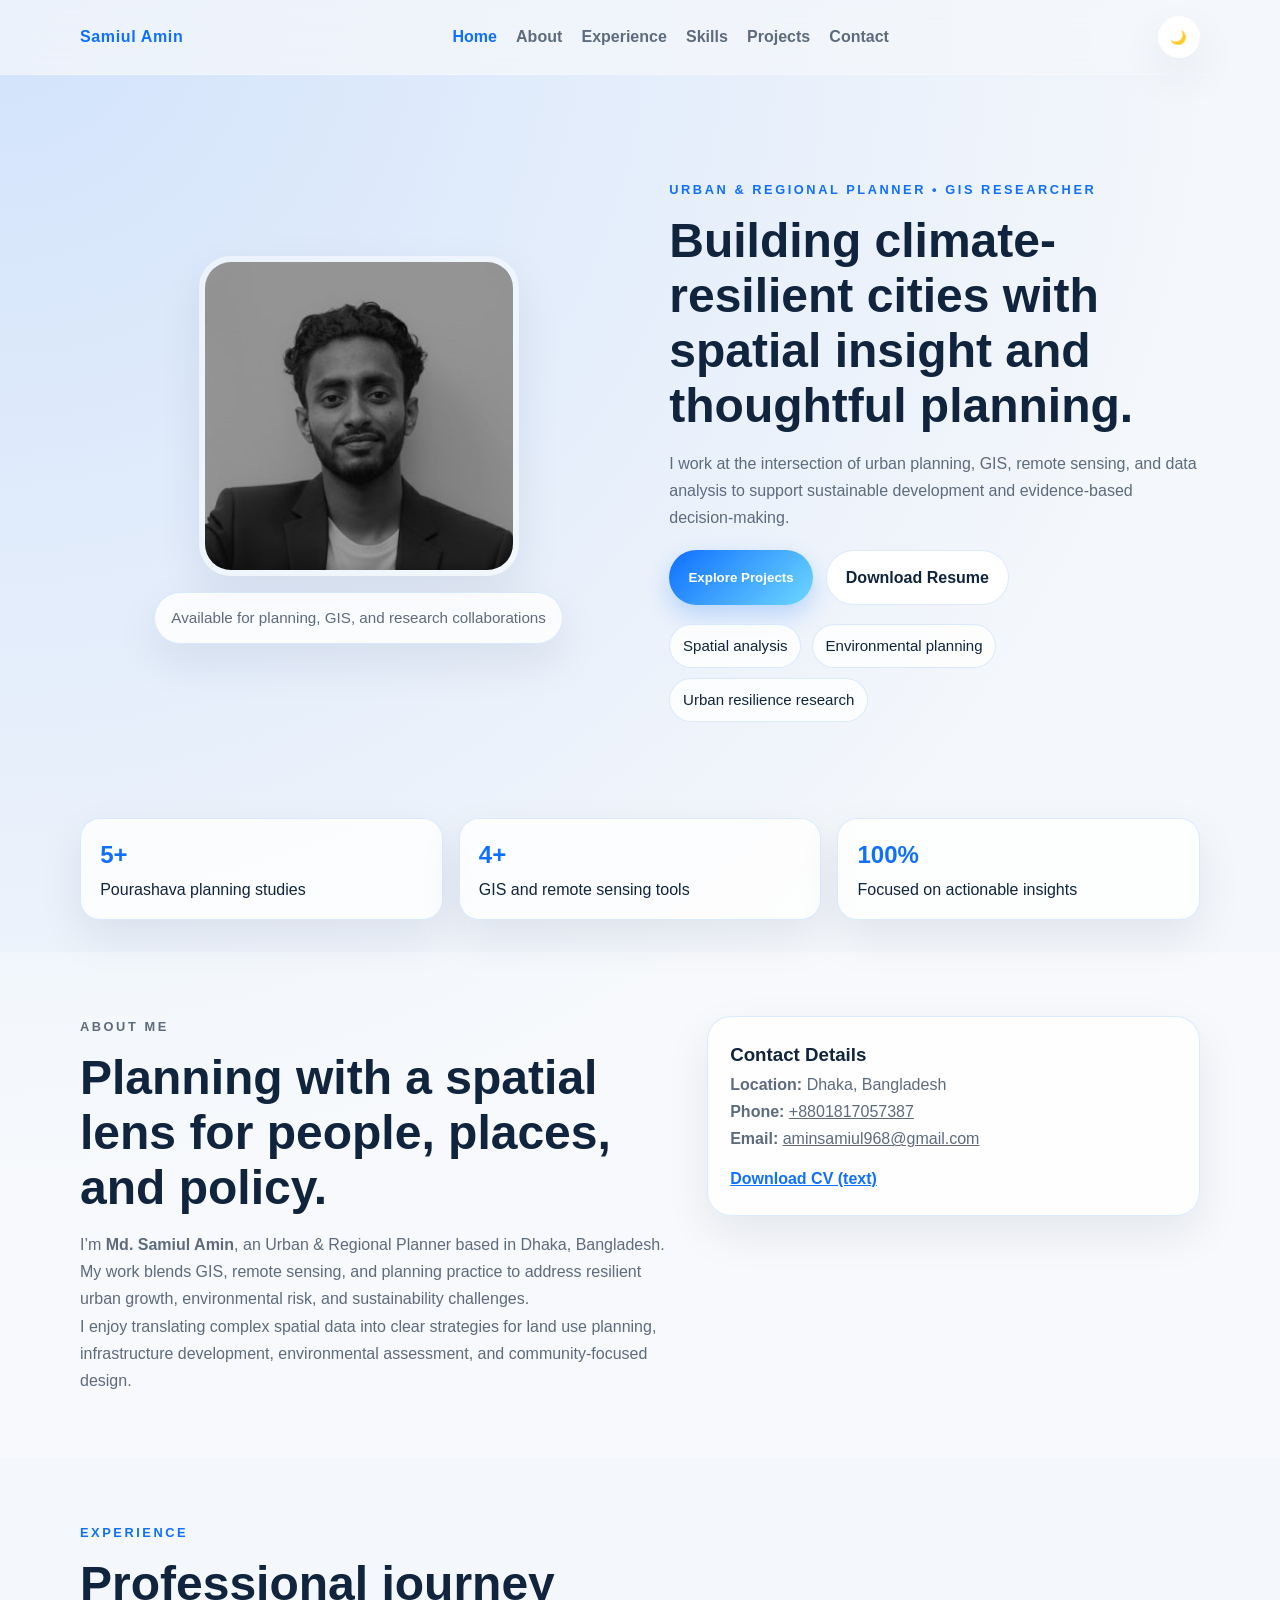
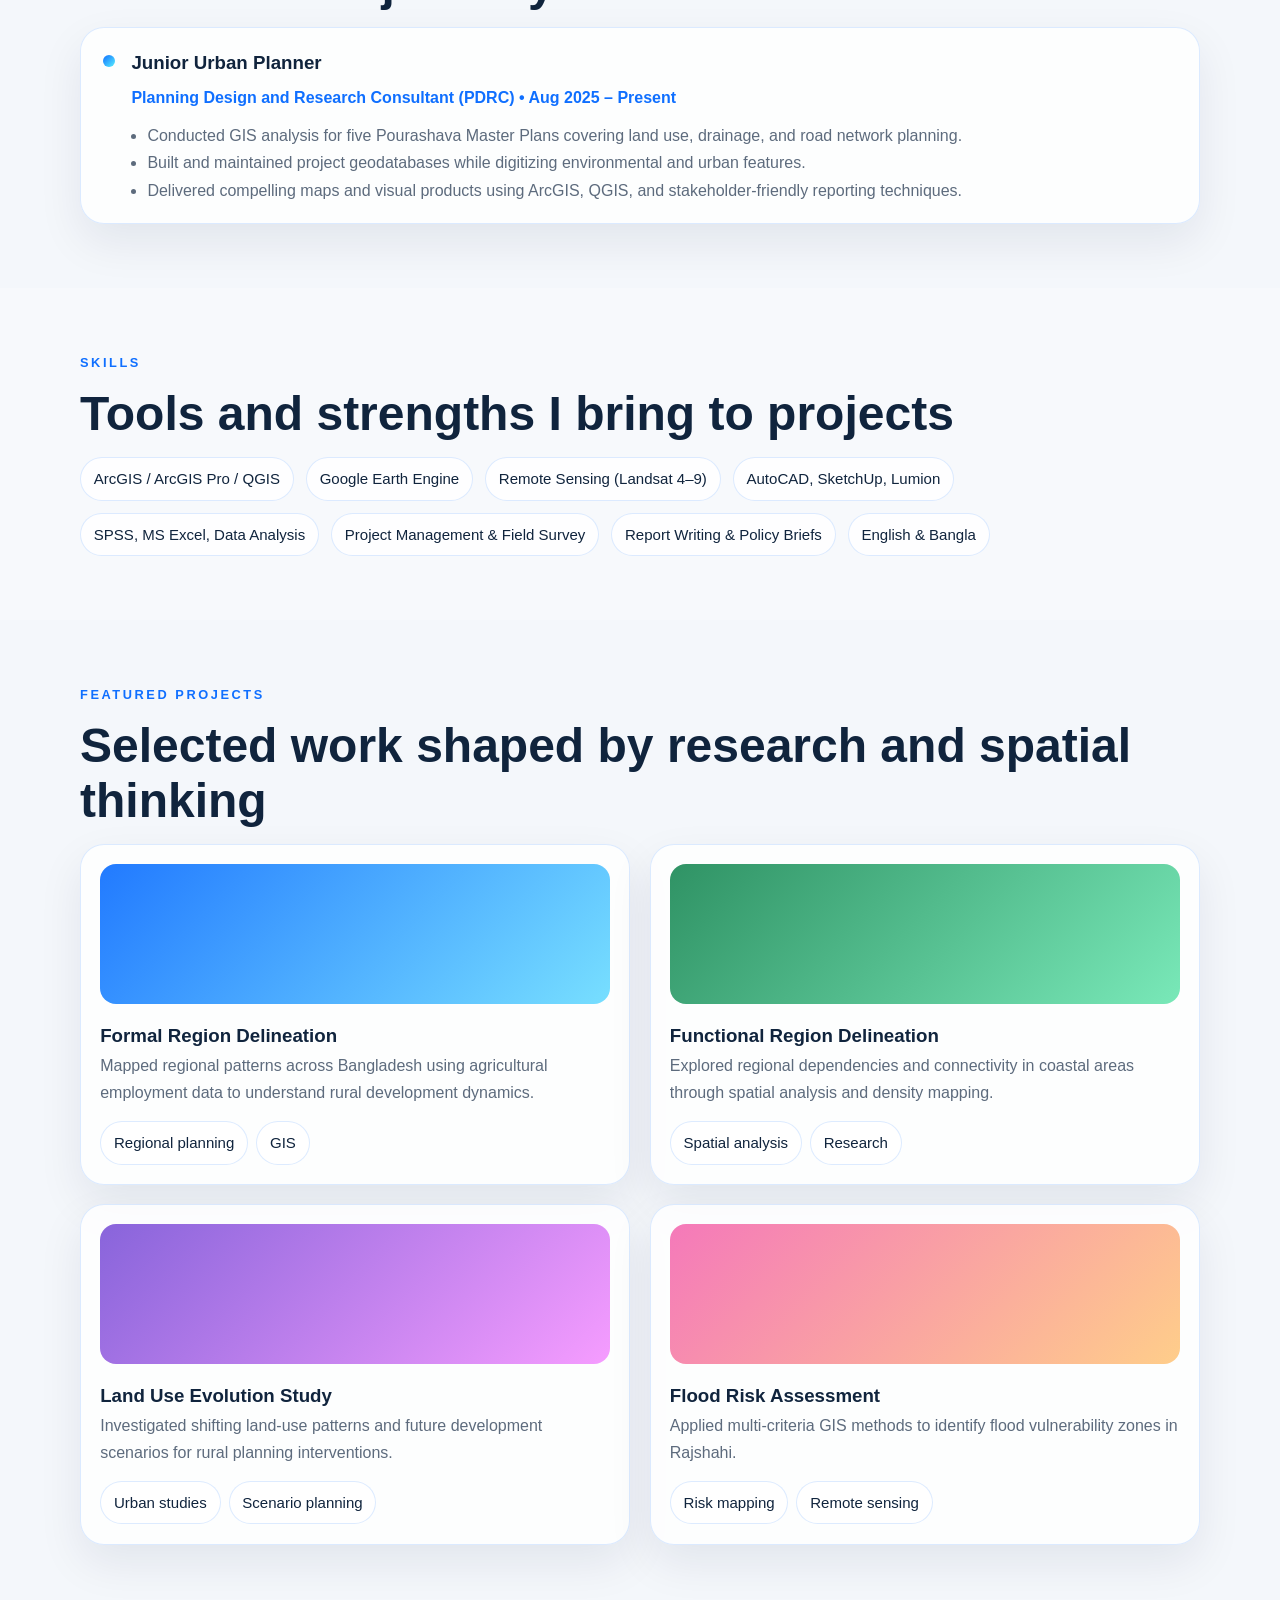
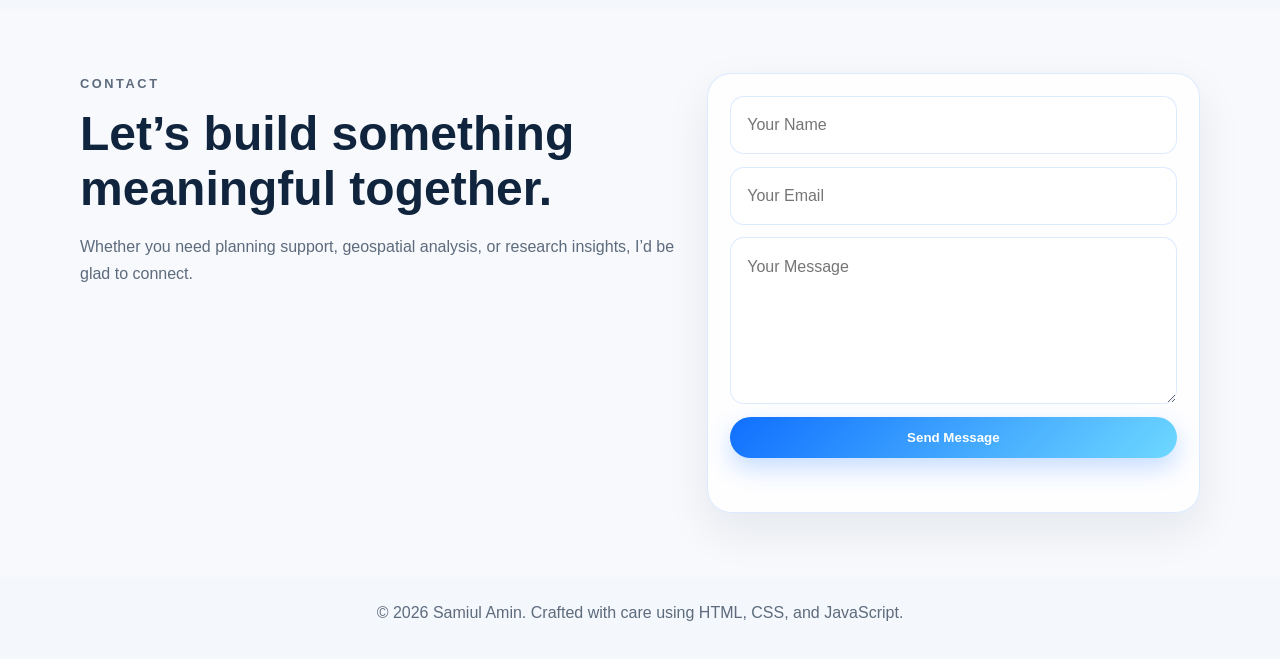
==== index.html @ 4b0feef1 "Refactor: enhance site structure and styles; improve accessibility and responsiveness" ====
<!DOCTYPE html>
<html lang="en">
  <head>
    <meta charset="UTF-8" />
    <meta name="viewport" content="width=device-width, initial-scale=1.0" />
    <meta name="description" content="Portfolio of Samiul Amin, an urban planner and GIS researcher focused on climate-resilient and data-driven planning." />
    <title>Samiul Amin | Urban Planner & GIS Researcher</title>
    <link rel="stylesheet" href="style.css" />
    <script defer src="script.js"></script>
  </head>
  <body>
    <div class="scroll-progress" id="scroll-progress"></div>

    <header class="site-header">
      <nav class="navbar container" aria-label="Primary navigation">
        <a class="logo" href="#home">Samiul Amin</a>
        <button class="menu-toggle" id="menu-toggle" aria-expanded="false" aria-label="Toggle navigation">
          <span></span><span></span><span></span>
        </button>
        <ul class="nav-links" id="nav-links">
          <li><a href="#home">Home</a></li>
          <li><a href="#about">About</a></li>
          <li><a href="#experience">Experience</a></li>
          <li><a href="#skills">Skills</a></li>
          <li><a href="#projects">Projects</a></li>
          <li><a href="#contact">Contact</a></li>
        </ul>
        <button class="theme-toggle" id="theme-toggle" type="button" aria-label="Toggle color theme">🌙</button>
      </nav>
    </header>

    <main>
      <section id="home" class="hero">
        <div class="container hero-inner">
          <div class="hero-visual reveal">
            <img src="portrait.jpg" alt="Portrait of Samiul Amin" class="hero-portrait" />
            <div class="hero-badge">Available for planning, GIS, and research collaborations</div>
          </div>
          <div class="hero-content reveal">
            <p class="eyebrow">Urban & Regional Planner • GIS Researcher</p>
            <h1>Building climate-resilient cities with spatial insight and thoughtful planning.</h1>
            <p class="hero-copy">
              I work at the intersection of urban planning, GIS, remote sensing, and data analysis to support sustainable development and evidence-based decision-making.
            </p>
            <div class="hero-actions">
              <button class="btn btn-primary" type="button" onclick="scrollToSection('projects')">Explore Projects</button>
              <a class="btn btn-secondary" href="resume.pdf" target="_blank" rel="noreferrer">Download Resume</a>
            </div>
            <ul class="hero-highlights" aria-label="Key strengths">
              <li>Spatial analysis</li>
              <li>Environmental planning</li>
              <li>Urban resilience research</li>
            </ul>
          </div>
        </div>
      </section>

      <section class="stats-section container reveal">
        <article>
          <strong>5+</strong>
          <span>Pourashava planning studies</span>
        </article>
        <article>
          <strong>4+</strong>
          <span>GIS and remote sensing tools</span>
        </article>
        <article>
          <strong>100%</strong>
          <span>Focused on actionable insights</span>
        </article>
      </section>

      <section id="about" class="section section-alt">
        <div class="container about-grid">
          <div class="reveal">
            <p class="section-label">About Me</p>
            <h2>Planning with a spatial lens for people, places, and policy.</h2>
            <p>
              I’m <strong>Md. Samiul Amin</strong>, an Urban & Regional Planner based in Dhaka, Bangladesh. My work blends GIS, remote sensing, and planning practice to address resilient urban growth, environmental risk, and sustainability challenges.
            </p>
            <p>
              I enjoy translating complex spatial data into clear strategies for land use planning, infrastructure development, environmental assessment, and community-focused design.
            </p>
          </div>
          <div class="contact-card reveal">
            <h3>Contact Details</h3>
            <p><strong>Location:</strong> Dhaka, Bangladesh</p>
            <p><strong>Phone:</strong> <a href="tel:+8801817057387">+8801817057387</a></p>
            <p><strong>Email:</strong> <a href="mailto:aminsamiul968@gmail.com">aminsamiul968@gmail.com</a></p>
            <a class="text-link" href="llm.txt" download>Download CV (text)</a>
          </div>
        </div>
      </section>

      <section id="experience" class="section">
        <div class="container">
          <p class="section-label reveal">Experience</p>
          <h2 class="section-title reveal">Professional journey</h2>
          <div class="timeline reveal">
            <article class="timeline-card">
              <div class="timeline-marker"></div>
              <div>
                <h3>Junior Urban Planner</h3>
                <p class="timeline-meta">Planning Design and Research Consultant (PDRC) • Aug 2025 – Present</p>
                <ul>
                  <li>Conducted GIS analysis for five Pourashava Master Plans covering land use, drainage, and road network planning.</li>
                  <li>Built and maintained project geodatabases while digitizing environmental and urban features.</li>
                  <li>Delivered compelling maps and visual products using ArcGIS, QGIS, and stakeholder-friendly reporting techniques.</li>
                </ul>
              </div>
            </article>
          </div>
        </div>
      </section>

      <section id="skills" class="section section-alt">
        <div class="container">
          <p class="section-label reveal">Skills</p>
          <h2 class="section-title reveal">Tools and strengths I bring to projects</h2>
          <div class="skill-list reveal">
            <span>ArcGIS / ArcGIS Pro / QGIS</span>
            <span>Google Earth Engine</span>
            <span>Remote Sensing (Landsat 4–9)</span>
            <span>AutoCAD, SketchUp, Lumion</span>
            <span>SPSS, MS Excel, Data Analysis</span>
            <span>Project Management & Field Survey</span>
            <span>Report Writing & Policy Briefs</span>
            <span>English & Bangla</span>
          </div>
        </div>
      </section>

      <section id="projects" class="section">
        <div class="container">
          <p class="section-label reveal">Featured Projects</p>
          <h2 class="section-title reveal">Selected work shaped by research and spatial thinking</h2>
          <div class="project-grid">
            <article class="project-card reveal">
              <div class="project-visual"></div>
              <h3>Formal Region Delineation</h3>
              <p>Mapped regional patterns across Bangladesh using agricultural employment data to understand rural development dynamics.</p>
              <div class="chip-row"><span>Regional planning</span><span>GIS</span></div>
            </article>
            <article class="project-card reveal">
              <div class="project-visual alt"></div>
              <h3>Functional Region Delineation</h3>
              <p>Explored regional dependencies and connectivity in coastal areas through spatial analysis and density mapping.</p>
              <div class="chip-row"><span>Spatial analysis</span><span>Research</span></div>
            </article>
            <article class="project-card reveal">
              <div class="project-visual third"></div>
              <h3>Land Use Evolution Study</h3>
              <p>Investigated shifting land-use patterns and future development scenarios for rural planning interventions.</p>
              <div class="chip-row"><span>Urban studies</span><span>Scenario planning</span></div>
            </article>
            <article class="project-card reveal">
              <div class="project-visual fourth"></div>
              <h3>Flood Risk Assessment</h3>
              <p>Applied multi-criteria GIS methods to identify flood vulnerability zones in Rajshahi.</p>
              <div class="chip-row"><span>Risk mapping</span><span>Remote sensing</span></div>
            </article>
          </div>
        </div>
      </section>

      <section id="contact" class="section section-alt">
        <div class="container contact-grid">
          <div class="reveal">
            <p class="section-label">Contact</p>
            <h2>Let’s build something meaningful together.</h2>
            <p>Whether you need planning support, geospatial analysis, or research insights, I’d be glad to connect.</p>
          </div>
          <form id="contact-form" class="contact-form reveal" novalidate>
            <input type="text" name="name" placeholder="Your Name" required />
            <input type="email" name="email" placeholder="Your Email" required />
            <textarea name="message" rows="5" placeholder="Your Message" required></textarea>
            <button type="submit" class="btn btn-primary">Send Message</button>
            <p class="form-status" id="form-status" role="status" aria-live="polite"></p>
          </form>
        </div>
      </section>
    </main>

    <footer class="site-footer">
      <div class="container footer-content">
        <p>© <span id="year"></span> Samiul Amin. Crafted with care using HTML, CSS, and JavaScript.</p>
      </div>
    </footer>
  </body>
</html>
---- style.css ----
:root {
  color-scheme: light;
  --bg: #f4f7fb;
  --surface: rgba(255, 255, 255, 0.8);
  --surface-strong: #ffffff;
  --text: #10243d;
  --text-muted: #5d6b7d;
  --primary: #0f6fff;
  --primary-dark: #0b4ca8;
  --border: rgba(15, 111, 255, 0.14);
  --shadow: 0 18px 45px rgba(15, 31, 61, 0.08);
}

body.theme-dark {
  color-scheme: dark;
  --bg: #07111f;
  --surface: rgba(7, 17, 31, 0.82);
  --surface-strong: #0d1a2f;
  --text: #ecf3ff;
  --text-muted: #9fb0c5;
  --primary: #60a5fa;
  --primary-dark: #93c5fd;
  --border: rgba(96, 165, 250, 0.22);
  --shadow: 0 18px 45px rgba(0, 0, 0, 0.35);
}

* {
  box-sizing: border-box;
  margin: 0;
  padding: 0;
}

html {
  scroll-behavior: smooth;
}

body {
  font-family: Inter, "Segoe UI", Roboto, sans-serif;
  line-height: 1.7;
  color: var(--text);
  background:
    radial-gradient(circle at top left, rgba(15, 111, 255, 0.15), transparent 30%),
    var(--bg);
  transition: background 0.3s ease, color 0.3s ease;
}

img {
  max-width: 100%;
  display: block;
}

a {
  color: inherit;
}

.container {
  width: min(1120px, calc(100% - 2rem));
  margin: 0 auto;
}

.scroll-progress {
  position: fixed;
  inset: 0 0 auto 0;
  height: 3px;
  background: linear-gradient(90deg, var(--primary), #59f0ff);
  transform-origin: left;
  transform: scaleX(0);
  z-index: 1200;
}

.site-header {
  position: sticky;
  top: 0;
  z-index: 1000;
  backdrop-filter: blur(16px);
  background: rgba(244, 247, 251, 0.75);
  border-bottom: 1px solid rgba(255, 255, 255, 0.3);
}

body.theme-dark .site-header {
  background: rgba(7, 17, 31, 0.84);
}

.navbar {
  display: flex;
  align-items: center;
  justify-content: space-between;
  padding: 1rem 0;
  gap: 1rem;
}

.logo {
  text-decoration: none;
  font-weight: 800;
  letter-spacing: 0.04em;
  color: var(--primary);
}

.nav-links {
  display: flex;
  gap: 1.2rem;
  list-style: none;
}

.nav-links a {
  text-decoration: none;
  font-weight: 600;
  color: var(--text-muted);
  transition: color 0.25s ease;
}

.nav-links a:hover,
.nav-links a.active {
  color: var(--primary);
}

.menu-toggle,
.theme-toggle {
  border: 0;
  background: var(--surface-strong);
  color: var(--text);
  border-radius: 999px;
  width: 42px;
  height: 42px;
  display: grid;
  place-items: center;
  box-shadow: var(--shadow);
  cursor: pointer;
}

.menu-toggle span {
  display: block;
  width: 18px;
  height: 2px;
  background: currentColor;
  margin: 2px 0;
}

.menu-toggle {
  display: none;
}

.hero {
  padding: 4.5rem 0 3rem;
}

.hero-inner {
  display: grid;
  grid-template-columns: 1.05fr 1fr;
  gap: 2rem;
  align-items: center;
  padding: 2rem 0 2.5rem;
}

.hero-visual {
  display: grid;
  justify-items: center;
  gap: 1rem;
}

.hero-portrait {
  width: min(320px, 80vw);
  aspect-ratio: 1;
  object-fit: cover;
  border-radius: 32px;
  box-shadow: var(--shadow);
  border: 6px solid rgba(255, 255, 255, 0.45);
}

.hero-badge {
  padding: 0.75rem 1rem;
  border-radius: 999px;
  background: var(--surface);
  border: 1px solid var(--border);
  box-shadow: var(--shadow);
  color: var(--text-muted);
  font-size: 0.95rem;
}

.eyebrow,
.section-label {
  text-transform: uppercase;
  letter-spacing: 0.2em;
  font-size: 0.8rem;
  font-weight: 700;
  color: var(--primary);
  margin-bottom: 0.75rem;
}

.hero h1,
.section-title,
.about-grid h2,
.contact-grid h2 {
  font-size: clamp(2rem, 4vw, 3rem);
  line-height: 1.15;
  margin-bottom: 1rem;
}

.hero-copy,
.about-grid p,
.contact-grid p,
.timeline-card li,
.project-card p,
.contact-form input,
.contact-form textarea {
  color: var(--text-muted);
}

.hero-actions {
  display: flex;
  flex-wrap: wrap;
  gap: 0.8rem;
  margin: 1.2rem 0;
}

.btn {
  text-decoration: none;
  border: 0;
  padding: 0.8rem 1.2rem;
  border-radius: 999px;
  font-weight: 700;
  cursor: pointer;
  transition: transform 0.25s ease, box-shadow 0.25s ease, background 0.25s ease;
  display: inline-flex;
  align-items: center;
  justify-content: center;
}

.btn:hover {
  transform: translateY(-2px);
}

.btn-primary {
  background: linear-gradient(135deg, var(--primary), #6ed8ff);
  color: white;
  box-shadow: 0 10px 24px rgba(15, 111, 255, 0.24);
}

.btn-secondary {
  background: var(--surface-strong);
  color: var(--text);
  border: 1px solid var(--border);
}

.hero-highlights {
  display: flex;
  flex-wrap: wrap;
  gap: 0.65rem;
  list-style: none;
  margin-top: 1rem;
}

.hero-highlights li,
.chip-row span,
.skill-list span {
  padding: 0.5rem 0.8rem;
  border-radius: 999px;
  background: var(--surface);
  border: 1px solid var(--border);
  font-size: 0.94rem;
}

.stats-section {
  display: grid;
  grid-template-columns: repeat(3, minmax(0, 1fr));
  gap: 1rem;
  margin-top: 0.5rem;
  margin-bottom: 2rem;
}

.stats-section article {
  background: var(--surface);
  padding: 1rem 1.2rem;
  border-radius: 20px;
  box-shadow: var(--shadow);
  border: 1px solid var(--border);
}

.stats-section strong {
  display: block;
  font-size: 1.5rem;
  color: var(--primary);
}

.section {
  padding: 4rem 0;
}

.section-alt {
  background: rgba(255, 255, 255, 0.28);
}

body.theme-dark .section-alt {
  background: rgba(9, 20, 35, 0.5);
}

.about-grid,
.contact-grid {
  display: grid;
  grid-template-columns: 1.1fr 0.9fr;
  gap: 1.5rem;
  align-items: start;
}

.contact-card,
.contact-form,
.timeline-card,
.project-card {
  background: var(--surface);
  border: 1px solid var(--border);
  border-radius: 24px;
  box-shadow: var(--shadow);
}

.contact-card {
  padding: 1.4rem;
}

.text-link {
  display: inline-block;
  margin-top: 0.8rem;
  font-weight: 700;
  color: var(--primary);
}

.timeline {
  display: grid;
  gap: 1rem;
  margin-top: 1rem;
}

.timeline-card {
  display: flex;
  gap: 1rem;
  padding: 1.2rem 1.4rem;
}

.timeline-marker {
  width: 12px;
  height: 12px;
  border-radius: 50%;
  background: linear-gradient(135deg, var(--primary), #59f0ff);
  margin-top: 0.45rem;
  flex-shrink: 0;
}

.timeline-meta {
  margin: 0.3rem 0 0.7rem;
  color: var(--primary);
  font-weight: 600;
}

.timeline-card ul {
  padding-left: 1rem;
}

.skill-list {
  display: flex;
  flex-wrap: wrap;
  gap: 0.75rem;
  margin-top: 1rem;
}

.project-grid {
  display: grid;
  grid-template-columns: repeat(2, minmax(0, 1fr));
  gap: 1.2rem;
  margin-top: 1rem;
}

.project-card {
  padding: 1.2rem;
  transition: transform 0.25s ease, border-color 0.25s ease;
}

.project-card:hover {
  transform: translateY(-4px);
  border-color: var(--primary);
}

.project-visual {
  height: 140px;
  border-radius: 16px;
  background: linear-gradient(135deg, rgba(15, 111, 255, 0.92), rgba(86, 215, 255, 0.8));
  margin-bottom: 1rem;
}

.project-visual.alt {
  background: linear-gradient(135deg, rgba(25, 135, 84, 0.9), rgba(88, 227, 167, 0.8));
}

.project-visual.third {
  background: linear-gradient(135deg, rgba(130, 92, 217, 0.95), rgba(244, 132, 255, 0.8));
}

.project-visual.fourth {
  background: linear-gradient(135deg, rgba(244, 114, 182, 0.95), rgba(255, 197, 118, 0.85));
}

.chip-row {
  display: flex;
  flex-wrap: wrap;
  gap: 0.5rem;
  margin-top: 0.9rem;
}

.contact-form {
  display: flex;
  flex-direction: column;
  gap: 0.8rem;
  padding: 1.4rem;
}

.contact-form input,
.contact-form textarea {
  width: 100%;
  border: 1px solid var(--border);
  background: var(--surface-strong);
  color: var(--text);
  border-radius: 14px;
  padding: 0.9rem 1rem;
  font: inherit;
}

.contact-form textarea {
  resize: vertical;
  min-height: 120px;
}

.form-status {
  min-height: 1.2rem;
  font-size: 0.95rem;
  color: var(--primary);
}

.site-footer {
  padding: 1.4rem 0 2rem;
  text-align: center;
  color: var(--text-muted);
}

.reveal {
  opacity: 0;
  transform: translateY(24px);
  transition: opacity 0.7s ease, transform 0.7s ease;
}

.reveal.is-visible {
  opacity: 1;
  transform: none;
}

@media (max-width: 900px) {
  .hero-inner,
  .about-grid,
  .contact-grid {
    grid-template-columns: 1fr;
  }

  .project-grid {
    grid-template-columns: 1fr;
  }
}

@media (max-width: 760px) {
  .menu-toggle {
    display: inline-grid;
  }

  .nav-links {
    position: absolute;
    top: 72px;
    right: 1rem;
    left: 1rem;
    display: none;
    flex-direction: column;
    background: var(--surface-strong);
    padding: 1rem;
    border-radius: 16px;
    box-shadow: var(--shadow);
    border: 1px solid var(--border);
  }

  .nav-links.is-open {
    display: flex;
  }

  .theme-toggle {
    margin-left: auto;
  }

  .stats-section {
    grid-template-columns: 1fr;
  }
}
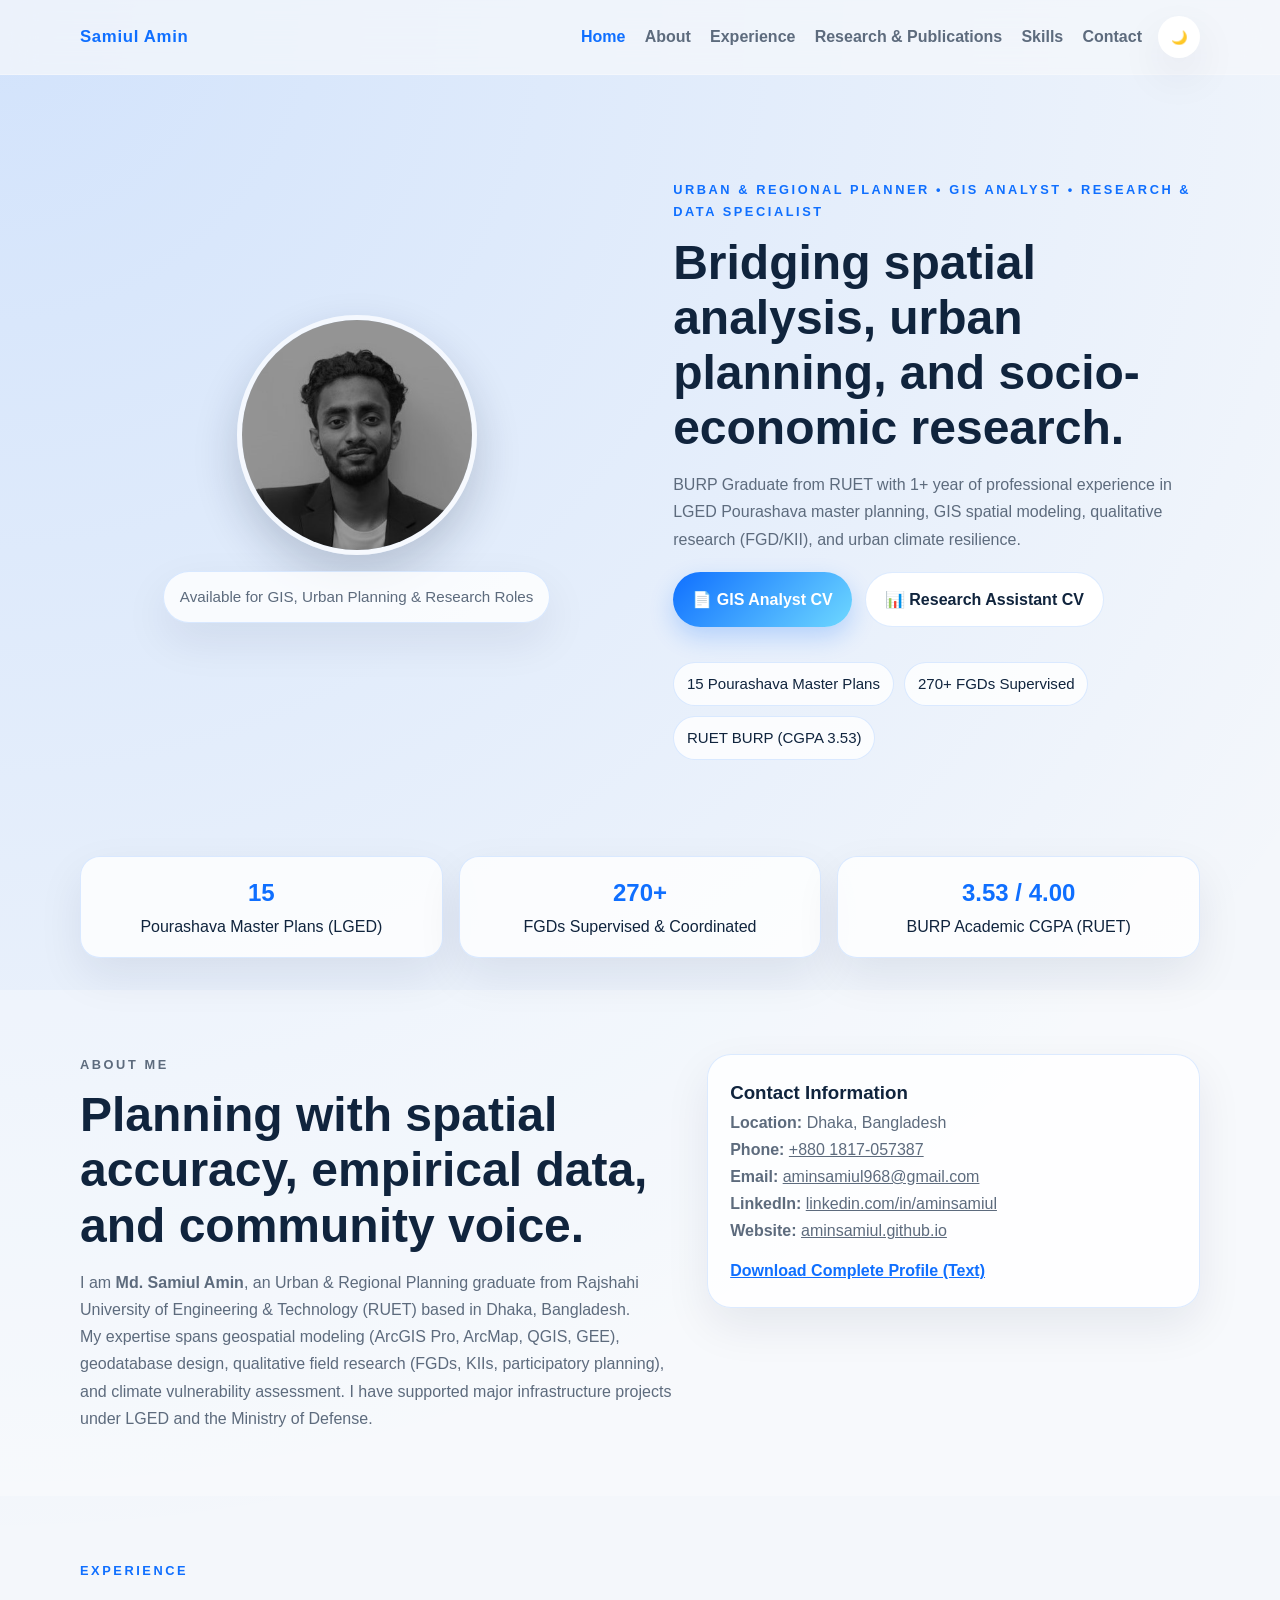
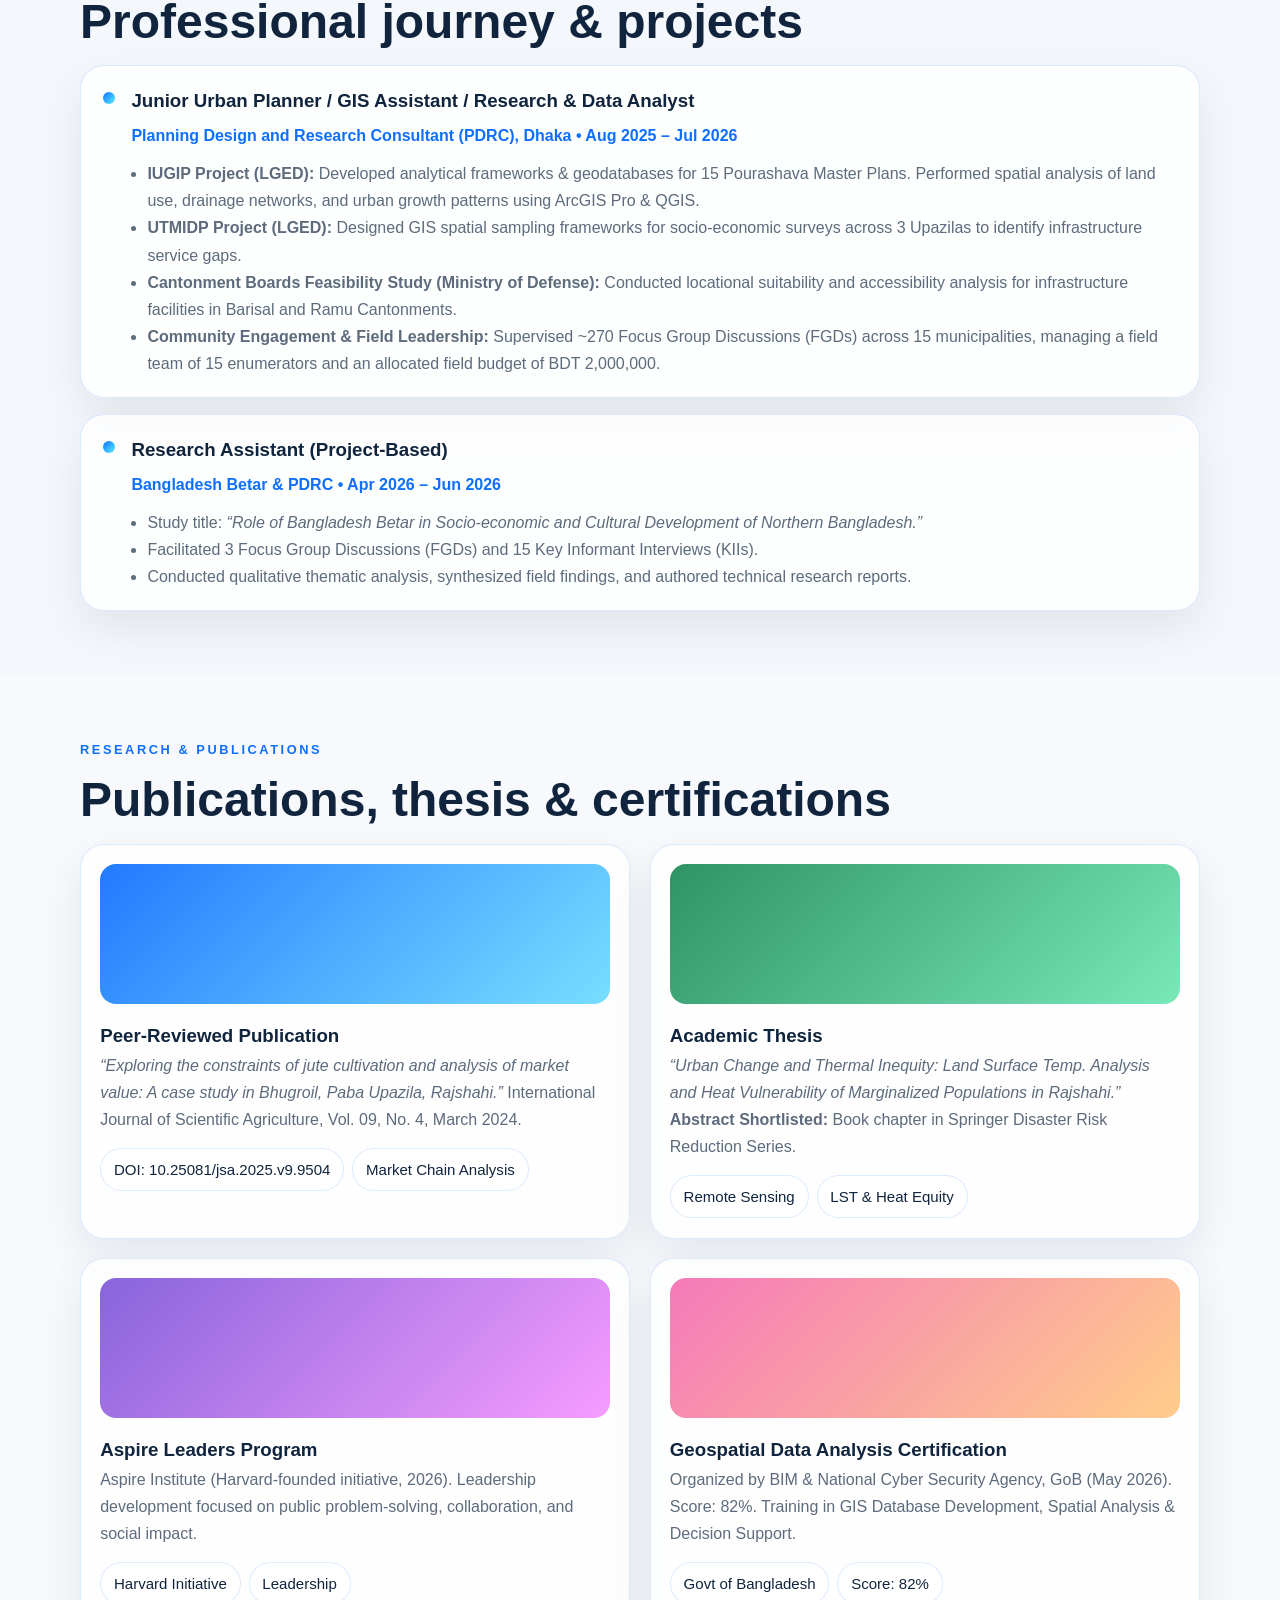
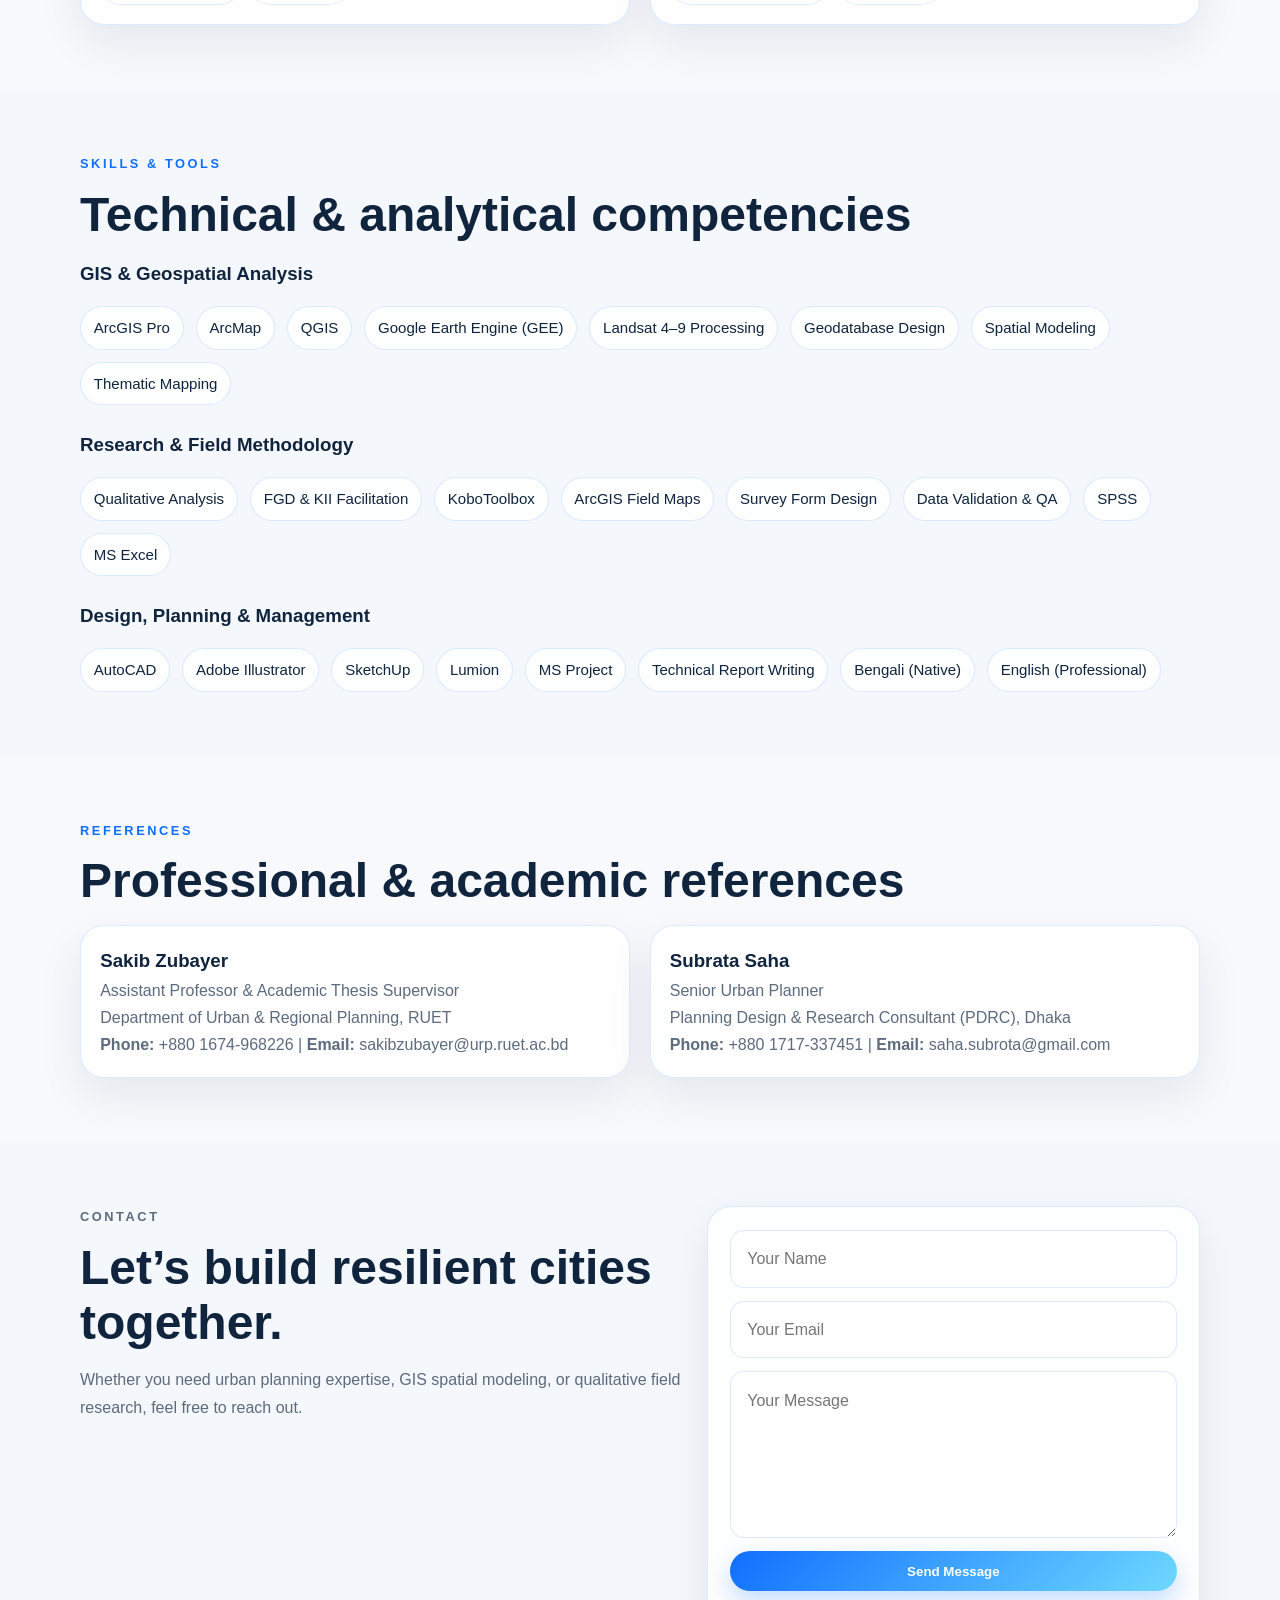
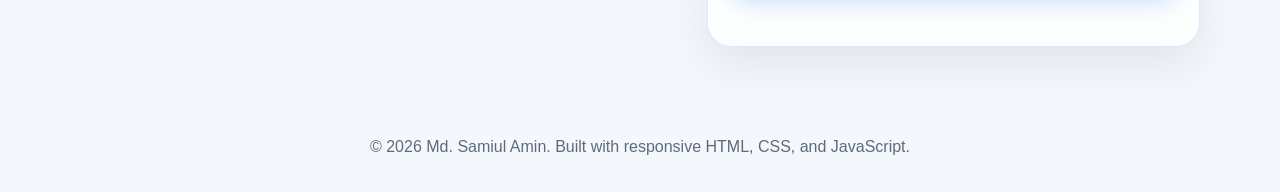
==== commit d68f3762: "Update portfolio website with GIS Analyst & Research Assistant CVs, certifications, and research pub" ====
--- a/index.html
+++ b/index.html
@@ -3,8 +3,8 @@
   <head>
     <meta charset="UTF-8" />
     <meta name="viewport" content="width=device-width, initial-scale=1.0" />
-    <meta name="description" content="Portfolio of Samiul Amin, an urban planner and GIS researcher focused on climate-resilient and data-driven planning." />
-    <title>Samiul Amin | Urban Planner & GIS Researcher</title>
+    <meta name="description" content="Portfolio of Md. Samiul Amin - Urban & Regional Planner, GIS Analyst, and Research Assistant specializing in spatial analysis, master planning, and socio-economic research." />
+    <title>Md. Samiul Amin | Urban Planner, GIS Analyst & Researcher</title>
     <link rel="stylesheet" href="style.css" />
     <script defer src="script.js"></script>
   </head>
@@ -21,8 +21,8 @@
           <li><a href="#home">Home</a></li>
           <li><a href="#about">About</a></li>
           <li><a href="#experience">Experience</a></li>
+          <li><a href="#research">Research & Publications</a></li>
           <li><a href="#skills">Skills</a></li>
-          <li><a href="#projects">Projects</a></li>
           <li><a href="#contact">Contact</a></li>
         </ul>
         <button class="theme-toggle" id="theme-toggle" type="button" aria-label="Toggle color theme">🌙</button>
@@ -33,23 +33,23 @@
       <section id="home" class="hero">
         <div class="container hero-inner">
           <div class="hero-visual reveal">
-            <img src="portrait.jpg" alt="Portrait of Samiul Amin" class="hero-portrait" />
-            <div class="hero-badge">Available for planning, GIS, and research collaborations</div>
+            <img src="portrait.jpg" alt="Portrait of Md. Samiul Amin" class="hero-portrait" />
+            <div class="hero-badge">Available for GIS, Urban Planning & Research Roles</div>
           </div>
           <div class="hero-content reveal">
-            <p class="eyebrow">Urban & Regional Planner • GIS Researcher</p>
-            <h1>Building climate-resilient cities with spatial insight and thoughtful planning.</h1>
+            <p class="eyebrow">Urban & Regional Planner • GIS Analyst • Research & Data Specialist</p>
+            <h1>Bridging spatial analysis, urban planning, and socio-economic research.</h1>
             <p class="hero-copy">
-              I work at the intersection of urban planning, GIS, remote sensing, and data analysis to support sustainable development and evidence-based decision-making.
+              BURP Graduate from RUET with 1+ year of professional experience in LGED Pourashava master planning, GIS spatial modeling, qualitative research (FGD/KII), and urban climate resilience.
             </p>
             <div class="hero-actions">
-              <button class="btn btn-primary" type="button" onclick="scrollToSection('projects')">Explore Projects</button>
-              <a class="btn btn-secondary" href="resume.pdf" target="_blank" rel="noreferrer">Download Resume</a>
+              <a class="btn btn-primary" href="Samiul_Amin_GIS_Analyst_CV.pdf" target="_blank" rel="noreferrer">📄 GIS Analyst CV</a>
+              <a class="btn btn-secondary" href="Samiul_Amin_Research_Assistant_CV.pdf" target="_blank" rel="noreferrer">📊 Research Assistant CV</a>
             </div>
             <ul class="hero-highlights" aria-label="Key strengths">
-              <li>Spatial analysis</li>
-              <li>Environmental planning</li>
-              <li>Urban resilience research</li>
+              <li>15 Pourashava Master Plans</li>
+              <li>270+ FGDs Supervised</li>
+              <li>RUET BURP (CGPA 3.53)</li>
             </ul>
           </div>
         </div>
@@ -57,16 +57,16 @@
 
       <section class="stats-section container reveal">
         <article>
-          <strong>5+</strong>
-          <span>Pourashava planning studies</span>
+          <strong>15</strong>
+          <span>Pourashava Master Plans (LGED)</span>
         </article>
         <article>
-          <strong>4+</strong>
-          <span>GIS and remote sensing tools</span>
+          <strong>270+</strong>
+          <span>FGDs Supervised & Coordinated</span>
         </article>
         <article>
-          <strong>100%</strong>
-          <span>Focused on actionable insights</span>
+          <strong>3.53 / 4.00</strong>
+          <span>BURP Academic CGPA (RUET)</span>
         </article>
       </section>
 
@@ -74,20 +74,22 @@
         <div class="container about-grid">
           <div class="reveal">
             <p class="section-label">About Me</p>
-            <h2>Planning with a spatial lens for people, places, and policy.</h2>
+            <h2>Planning with spatial accuracy, empirical data, and community voice.</h2>
             <p>
-              I’m <strong>Md. Samiul Amin</strong>, an Urban & Regional Planner based in Dhaka, Bangladesh. My work blends GIS, remote sensing, and planning practice to address resilient urban growth, environmental risk, and sustainability challenges.
+              I am <strong>Md. Samiul Amin</strong>, an Urban & Regional Planning graduate from Rajshahi University of Engineering & Technology (RUET) based in Dhaka, Bangladesh.
             </p>
             <p>
-              I enjoy translating complex spatial data into clear strategies for land use planning, infrastructure development, environmental assessment, and community-focused design.
+              My expertise spans geospatial modeling (ArcGIS Pro, ArcMap, QGIS, GEE), geodatabase design, qualitative field research (FGDs, KIIs, participatory planning), and climate vulnerability assessment. I have supported major infrastructure projects under LGED and the Ministry of Defense.
             </p>
           </div>
           <div class="contact-card reveal">
-            <h3>Contact Details</h3>
+            <h3>Contact Information</h3>
             <p><strong>Location:</strong> Dhaka, Bangladesh</p>
-            <p><strong>Phone:</strong> <a href="tel:+8801817057387">+8801817057387</a></p>
+            <p><strong>Phone:</strong> <a href="tel:+8801817057387">+880 1817-057387</a></p>
             <p><strong>Email:</strong> <a href="mailto:aminsamiul968@gmail.com">aminsamiul968@gmail.com</a></p>
-            <a class="text-link" href="llm.txt" download>Download CV (text)</a>
+            <p><strong>LinkedIn:</strong> <a href="https://linkedin.com/in/aminsamiul" target="_blank" rel="noreferrer">linkedin.com/in/aminsamiul</a></p>
+            <p><strong>Website:</strong> <a href="https://aminsamiul.github.io" target="_blank" rel="noreferrer">aminsamiul.github.io</a></p>
+            <a class="text-link" href="llm.txt" download>Download Complete Profile (Text)</a>
           </div>
         </div>
       </section>
@@ -95,80 +97,148 @@
       <section id="experience" class="section">
         <div class="container">
           <p class="section-label reveal">Experience</p>
-          <h2 class="section-title reveal">Professional journey</h2>
+          <h2 class="section-title reveal">Professional journey & projects</h2>
           <div class="timeline reveal">
             <article class="timeline-card">
               <div class="timeline-marker"></div>
               <div>
-                <h3>Junior Urban Planner</h3>
-                <p class="timeline-meta">Planning Design and Research Consultant (PDRC) • Aug 2025 – Present</p>
+                <h3>Junior Urban Planner / GIS Assistant / Research & Data Analyst</h3>
+                <p class="timeline-meta">Planning Design and Research Consultant (PDRC), Dhaka • Aug 2025 – Jul 2026</p>
                 <ul>
-                  <li>Conducted GIS analysis for five Pourashava Master Plans covering land use, drainage, and road network planning.</li>
-                  <li>Built and maintained project geodatabases while digitizing environmental and urban features.</li>
-                  <li>Delivered compelling maps and visual products using ArcGIS, QGIS, and stakeholder-friendly reporting techniques.</li>
+                  <li><strong>IUGIP Project (LGED):</strong> Developed analytical frameworks & geodatabases for 15 Pourashava Master Plans. Performed spatial analysis of land use, drainage networks, and urban growth patterns using ArcGIS Pro & QGIS.</li>
+                  <li><strong>UTMIDP Project (LGED):</strong> Designed GIS spatial sampling frameworks for socio-economic surveys across 3 Upazilas to identify infrastructure service gaps.</li>
+                  <li><strong>Cantonment Boards Feasibility Study (Ministry of Defense):</strong> Conducted locational suitability and accessibility analysis for infrastructure facilities in Barisal and Ramu Cantonments.</li>
+                  <li><strong>Community Engagement & Field Leadership:</strong> Supervised ~270 Focus Group Discussions (FGDs) across 15 municipalities, managing a field team of 15 enumerators and an allocated field budget of BDT 2,000,000.</li>
                 </ul>
               </div>
             </article>
-          </div>
-        </div>
-      </section>
-
-      <section id="skills" class="section section-alt">
-        <div class="container">
-          <p class="section-label reveal">Skills</p>
-          <h2 class="section-title reveal">Tools and strengths I bring to projects</h2>
-          <div class="skill-list reveal">
-            <span>ArcGIS / ArcGIS Pro / QGIS</span>
-            <span>Google Earth Engine</span>
-            <span>Remote Sensing (Landsat 4–9)</span>
-            <span>AutoCAD, SketchUp, Lumion</span>
-            <span>SPSS, MS Excel, Data Analysis</span>
-            <span>Project Management & Field Survey</span>
-            <span>Report Writing & Policy Briefs</span>
-            <span>English & Bangla</span>
-          </div>
-        </div>
-      </section>
-
-      <section id="projects" class="section">
-        <div class="container">
-          <p class="section-label reveal">Featured Projects</p>
-          <h2 class="section-title reveal">Selected work shaped by research and spatial thinking</h2>
+
+            <article class="timeline-card">
+              <div class="timeline-marker"></div>
+              <div>
+                <h3>Research Assistant (Project-Based)</h3>
+                <p class="timeline-meta">Bangladesh Betar & PDRC • Apr 2026 – Jun 2026</p>
+                <ul>
+                  <li>Study title: <em>“Role of Bangladesh Betar in Socio-economic and Cultural Development of Northern Bangladesh.”</em></li>
+                  <li>Facilitated 3 Focus Group Discussions (FGDs) and 15 Key Informant Interviews (KIIs).</li>
+                  <li>Conducted qualitative thematic analysis, synthesized field findings, and authored technical research reports.</li>
+                </ul>
+              </div>
+            </article>
+          </div>
+        </div>
+      </section>
+
+      <section id="research" class="section section-alt">
+        <div class="container">
+          <p class="section-label reveal">Research & Publications</p>
+          <h2 class="section-title reveal">Publications, thesis & certifications</h2>
           <div class="project-grid">
             <article class="project-card reveal">
               <div class="project-visual"></div>
-              <h3>Formal Region Delineation</h3>
-              <p>Mapped regional patterns across Bangladesh using agricultural employment data to understand rural development dynamics.</p>
-              <div class="chip-row"><span>Regional planning</span><span>GIS</span></div>
-            </article>
+              <h3>Peer-Reviewed Publication</h3>
+              <p><em>“Exploring the constraints of jute cultivation and analysis of market value: A case study in Bhugroil, Paba Upazila, Rajshahi.”</em> International Journal of Scientific Agriculture, Vol. 09, No. 4, March 2024.</p>
+              <div class="chip-row"><span>DOI: 10.25081/jsa.2025.v9.9504</span><span>Market Chain Analysis</span></div>
+            </article>
+
             <article class="project-card reveal">
               <div class="project-visual alt"></div>
-              <h3>Functional Region Delineation</h3>
-              <p>Explored regional dependencies and connectivity in coastal areas through spatial analysis and density mapping.</p>
-              <div class="chip-row"><span>Spatial analysis</span><span>Research</span></div>
-            </article>
+              <h3>Academic Thesis</h3>
+              <p><em>“Urban Change and Thermal Inequity: Land Surface Temp. Analysis and Heat Vulnerability of Marginalized Populations in Rajshahi.”</em></p>
+              <p class="meta-note"><strong>Abstract Shortlisted:</strong> Book chapter in Springer Disaster Risk Reduction Series.</p>
+              <div class="chip-row"><span>Remote Sensing</span><span>LST & Heat Equity</span></div>
+            </article>
+
             <article class="project-card reveal">
               <div class="project-visual third"></div>
-              <h3>Land Use Evolution Study</h3>
-              <p>Investigated shifting land-use patterns and future development scenarios for rural planning interventions.</p>
-              <div class="chip-row"><span>Urban studies</span><span>Scenario planning</span></div>
-            </article>
+              <h3>Aspire Leaders Program</h3>
+              <p>Aspire Institute (Harvard-founded initiative, 2026). Leadership development focused on public problem-solving, collaboration, and social impact.</p>
+              <div class="chip-row"><span>Harvard Initiative</span><span>Leadership</span></div>
+            </article>
+
             <article class="project-card reveal">
               <div class="project-visual fourth"></div>
-              <h3>Flood Risk Assessment</h3>
-              <p>Applied multi-criteria GIS methods to identify flood vulnerability zones in Rajshahi.</p>
-              <div class="chip-row"><span>Risk mapping</span><span>Remote sensing</span></div>
-            </article>
-          </div>
-        </div>
-      </section>
-
-      <section id="contact" class="section section-alt">
+              <h3>Geospatial Data Analysis Certification</h3>
+              <p>Organized by BIM & National Cyber Security Agency, GoB (May 2026). Score: 82%. Training in GIS Database Development, Spatial Analysis & Decision Support.</p>
+              <div class="chip-row"><span>Govt of Bangladesh</span><span>Score: 82%</span></div>
+            </article>
+          </div>
+        </div>
+      </section>
+
+      <section id="skills" class="section">
+        <div class="container">
+          <p class="section-label reveal">Skills & Tools</p>
+          <h2 class="section-title reveal">Technical & analytical competencies</h2>
+          <div class="skill-group reveal">
+            <h3>GIS & Geospatial Analysis</h3>
+            <div class="skill-list">
+              <span>ArcGIS Pro</span>
+              <span>ArcMap</span>
+              <span>QGIS</span>
+              <span>Google Earth Engine (GEE)</span>
+              <span>Landsat 4–9 Processing</span>
+              <span>Geodatabase Design</span>
+              <span>Spatial Modeling</span>
+              <span>Thematic Mapping</span>
+            </div>
+          </div>
+          <div class="skill-group reveal" style="margin-top: 1.5rem;">
+            <h3>Research & Field Methodology</h3>
+            <div class="skill-list">
+              <span>Qualitative Analysis</span>
+              <span>FGD & KII Facilitation</span>
+              <span>KoboToolbox</span>
+              <span>ArcGIS Field Maps</span>
+              <span>Survey Form Design</span>
+              <span>Data Validation & QA</span>
+              <span>SPSS</span>
+              <span>MS Excel</span>
+            </div>
+          </div>
+          <div class="skill-group reveal" style="margin-top: 1.5rem;">
+            <h3>Design, Planning & Management</h3>
+            <div class="skill-list">
+              <span>AutoCAD</span>
+              <span>Adobe Illustrator</span>
+              <span>SketchUp</span>
+              <span>Lumion</span>
+              <span>MS Project</span>
+              <span>Technical Report Writing</span>
+              <span>Bengali (Native)</span>
+              <span>English (Professional)</span>
+            </div>
+          </div>
+        </div>
+      </section>
+
+      <section id="references" class="section section-alt">
+        <div class="container">
+          <p class="section-label reveal">References</p>
+          <h2 class="section-title reveal">Professional & academic references</h2>
+          <div class="project-grid">
+            <article class="project-card reveal">
+              <h3>Sakib Zubayer</h3>
+              <p>Assistant Professor & Academic Thesis Supervisor</p>
+              <p>Department of Urban & Regional Planning, RUET</p>
+              <p><strong>Phone:</strong> +880 1674-968226 | <strong>Email:</strong> sakibzubayer@urp.ruet.ac.bd</p>
+            </article>
+            <article class="project-card reveal">
+              <h3>Subrata Saha</h3>
+              <p>Senior Urban Planner</p>
+              <p>Planning Design & Research Consultant (PDRC), Dhaka</p>
+              <p><strong>Phone:</strong> +880 1717-337451 | <strong>Email:</strong> saha.subrota@gmail.com</p>
+            </article>
+          </div>
+        </div>
+      </section>
+
+      <section id="contact" class="section">
         <div class="container contact-grid">
           <div class="reveal">
             <p class="section-label">Contact</p>
-            <h2>Let’s build something meaningful together.</h2>
-            <p>Whether you need planning support, geospatial analysis, or research insights, I’d be glad to connect.</p>
+            <h2>Let’s build resilient cities together.</h2>
+            <p>Whether you need urban planning expertise, GIS spatial modeling, or qualitative field research, feel free to reach out.</p>
           </div>
           <form id="contact-form" class="contact-form reveal" novalidate>
             <input type="text" name="name" placeholder="Your Name" required />
@@ -183,7 +253,7 @@
 
     <footer class="site-footer">
       <div class="container footer-content">
-        <p>© <span id="year"></span> Samiul Amin. Crafted with care using HTML, CSS, and JavaScript.</p>
+        <p>© <span id="year"></span> Md. Samiul Amin. Built with responsive HTML, CSS, and JavaScript.</p>
       </div>
     </footer>
   </body>
--- a/style.css
+++ b/style.css
@@ -42,6 +42,7 @@
     radial-gradient(circle at top left, rgba(15, 111, 255, 0.15), transparent 30%),
     var(--bg);
   transition: background 0.3s ease, color 0.3s ease;
+  overflow-x: hidden;
 }
 
 img {
@@ -56,6 +57,10 @@
 .container {
   width: min(1120px, calc(100% - 2rem));
   margin: 0 auto;
+}
+
+section[id] {
+  scroll-margin-top: 90px;
 }
 
 .scroll-progress {
@@ -87,6 +92,7 @@
   justify-content: space-between;
   padding: 1rem 0;
   gap: 1rem;
+  min-height: 64px;
 }
 
 .logo {
@@ -94,12 +100,15 @@
   font-weight: 800;
   letter-spacing: 0.04em;
   color: var(--primary);
+  font-size: 1.05rem;
 }
 
 .nav-links {
   display: flex;
   gap: 1.2rem;
   list-style: none;
+  align-items: center;
+  margin-left: auto;
 }
 
 .nav-links a {
@@ -147,24 +156,38 @@
 .hero-inner {
   display: grid;
   grid-template-columns: 1.05fr 1fr;
-  gap: 2rem;
+  gap: 2.5rem;
   align-items: center;
   padding: 2rem 0 2.5rem;
 }
 
+.hero-content {
+  display: flex;
+  flex-direction: column;
+  align-items: flex-start;
+  max-width: 620px;
+}
+
 .hero-visual {
   display: grid;
   justify-items: center;
   gap: 1rem;
+  position: relative;
 }
 
 .hero-portrait {
-  width: min(320px, 80vw);
+  width: min(240px, 70vw);
   aspect-ratio: 1;
   object-fit: cover;
-  border-radius: 32px;
-  box-shadow: var(--shadow);
-  border: 6px solid rgba(255, 255, 255, 0.45);
+  border-radius: 50%;
+  box-shadow: 0 20px 45px rgba(15, 31, 61, 0.2);
+  border: 5px solid rgba(255, 255, 255, 0.7);
+  transition: transform 0.35s ease, box-shadow 0.35s ease;
+}
+
+.hero-portrait:hover {
+  transform: scale(1.03) translateY(-4px);
+  box-shadow: 0 24px 55px rgba(15, 31, 61, 0.28);
 }
 
 .hero-badge {
@@ -274,6 +297,7 @@
   border-radius: 20px;
   box-shadow: var(--shadow);
   border: 1px solid var(--border);
+  text-align: center;
 }
 
 .stats-section strong {
@@ -314,6 +338,7 @@
 
 .contact-card {
   padding: 1.4rem;
+  text-align: left;
 }
 
 .text-link {
@@ -463,8 +488,24 @@
 }
 
 @media (max-width: 760px) {
+  .site-header {
+    position: sticky;
+  }
+
+  .navbar {
+    flex-wrap: wrap;
+    padding: 0.8rem 0;
+    gap: 0.7rem;
+  }
+
   .menu-toggle {
     display: inline-grid;
+    order: 2;
+  }
+
+  .theme-toggle {
+    margin-left: auto;
+    order: 1;
   }
 
   .nav-links {
@@ -474,6 +515,7 @@
     left: 1rem;
     display: none;
     flex-direction: column;
+    align-items: flex-start;
     background: var(--surface-strong);
     padding: 1rem;
     border-radius: 16px;
@@ -485,11 +527,61 @@
     display: flex;
   }
 
-  .theme-toggle {
-    margin-left: auto;
+  .hero {
+    padding-top: 2rem;
+  }
+
+  .hero-inner {
+    gap: 1.25rem;
+    padding-top: 1rem;
+  }
+
+  .hero-content {
+    align-items: center;
+    text-align: center;
+  }
+
+  .hero h1 {
+    font-size: clamp(1.75rem, 7vw, 2.4rem);
+  }
+
+  .hero-actions {
+    flex-direction: column;
+    align-items: stretch;
+    width: 100%;
+  }
+
+  .hero-highlights {
+    flex-direction: column;
+    align-items: center;
+    width: 100%;
   }
 
   .stats-section {
     grid-template-columns: 1fr;
   }
-}
+
+  .about-grid,
+  .contact-grid {
+    gap: 1rem;
+  }
+
+  .timeline-card {
+    flex-direction: column;
+  }
+
+  .timeline-marker {
+    margin-top: 0;
+  }
+
+  .contact-form,
+  .contact-card,
+  .project-card,
+  .timeline-card {
+    padding: 1rem;
+  }
+
+  .site-footer {
+    padding-inline: 1rem;
+  }
+}
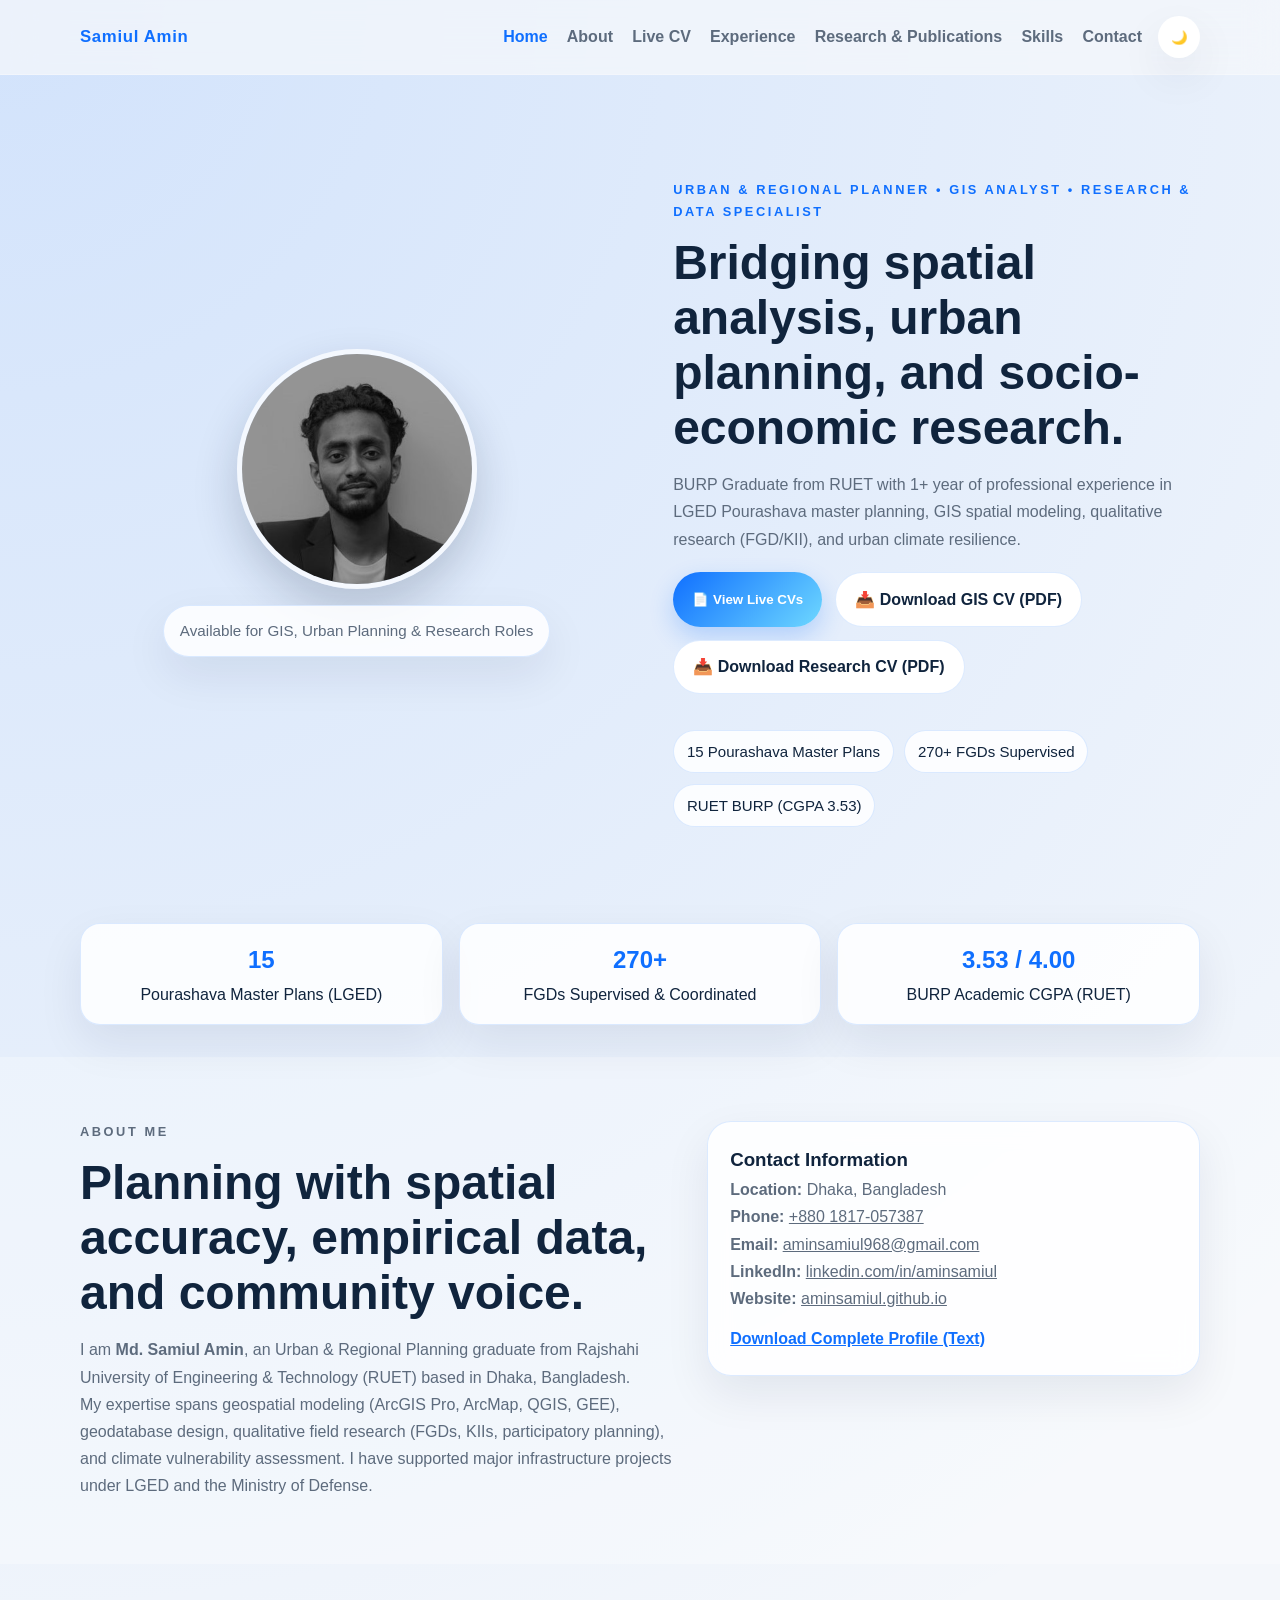
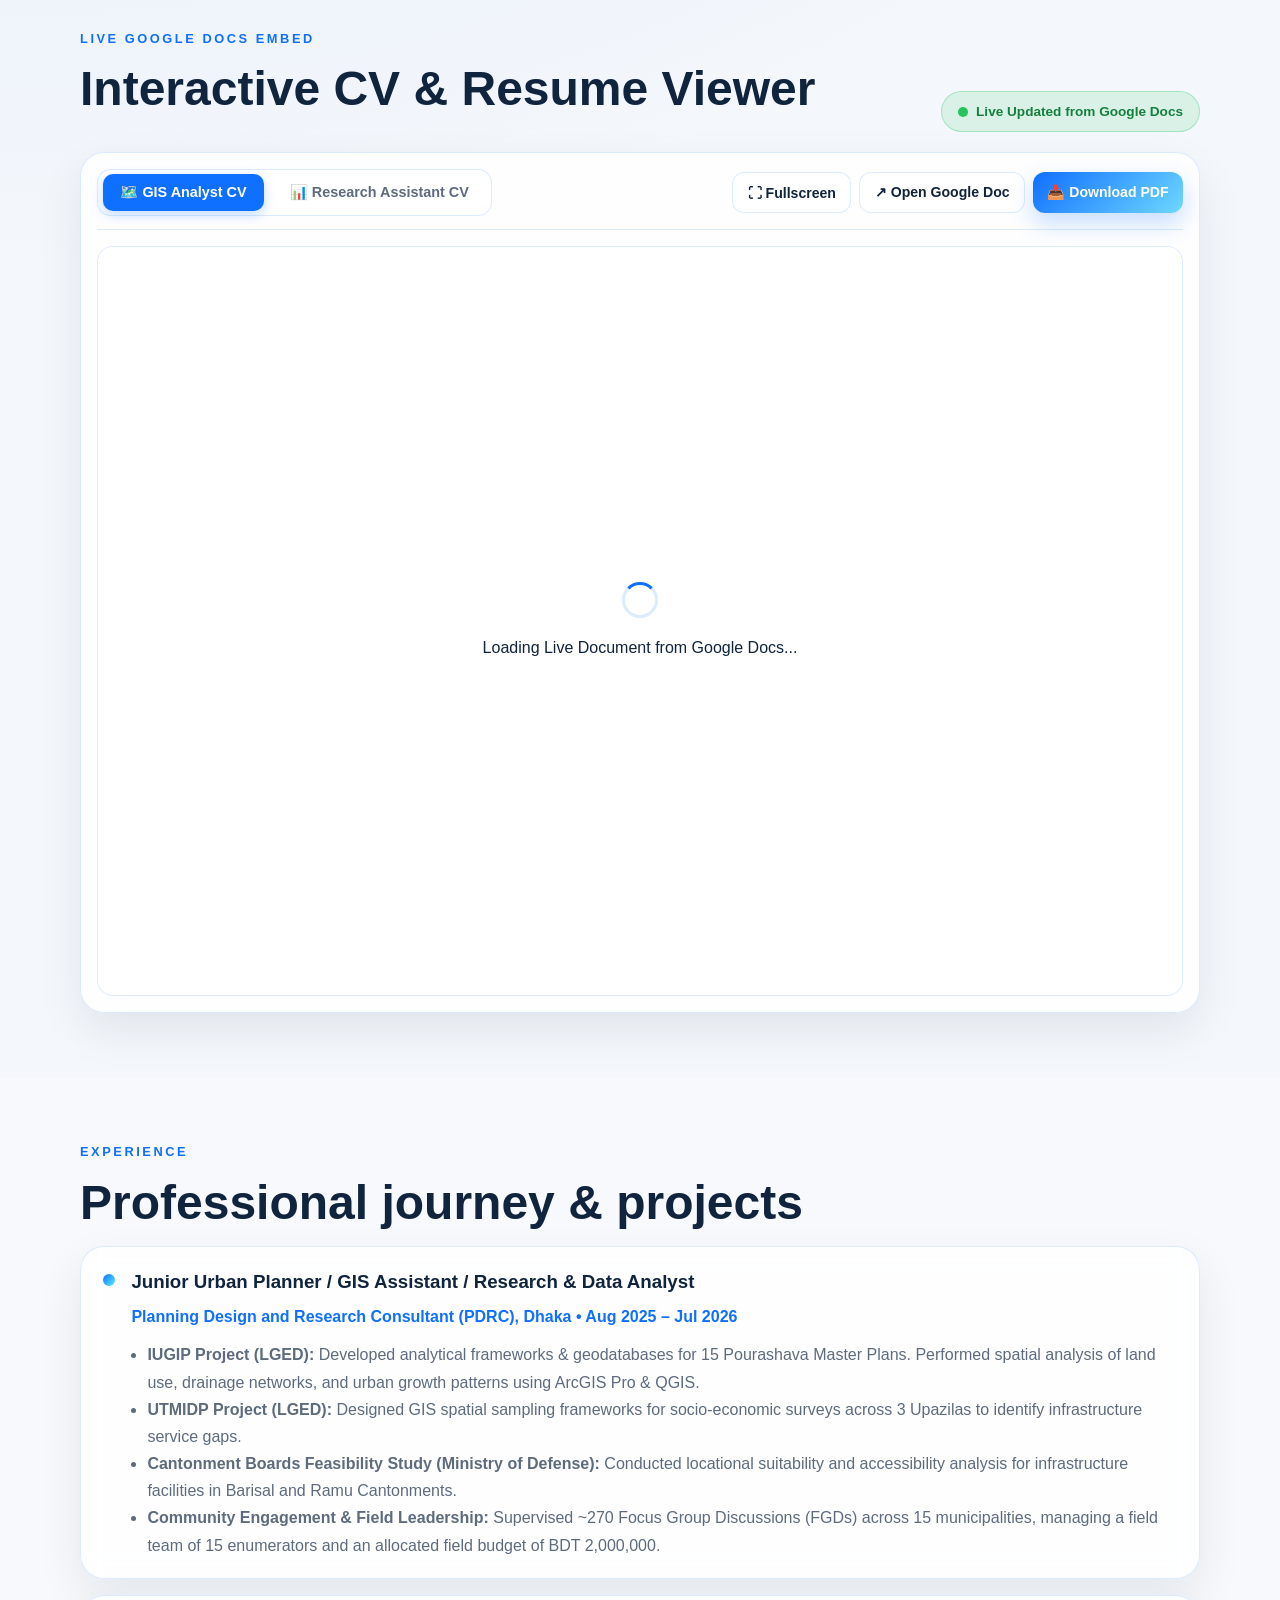
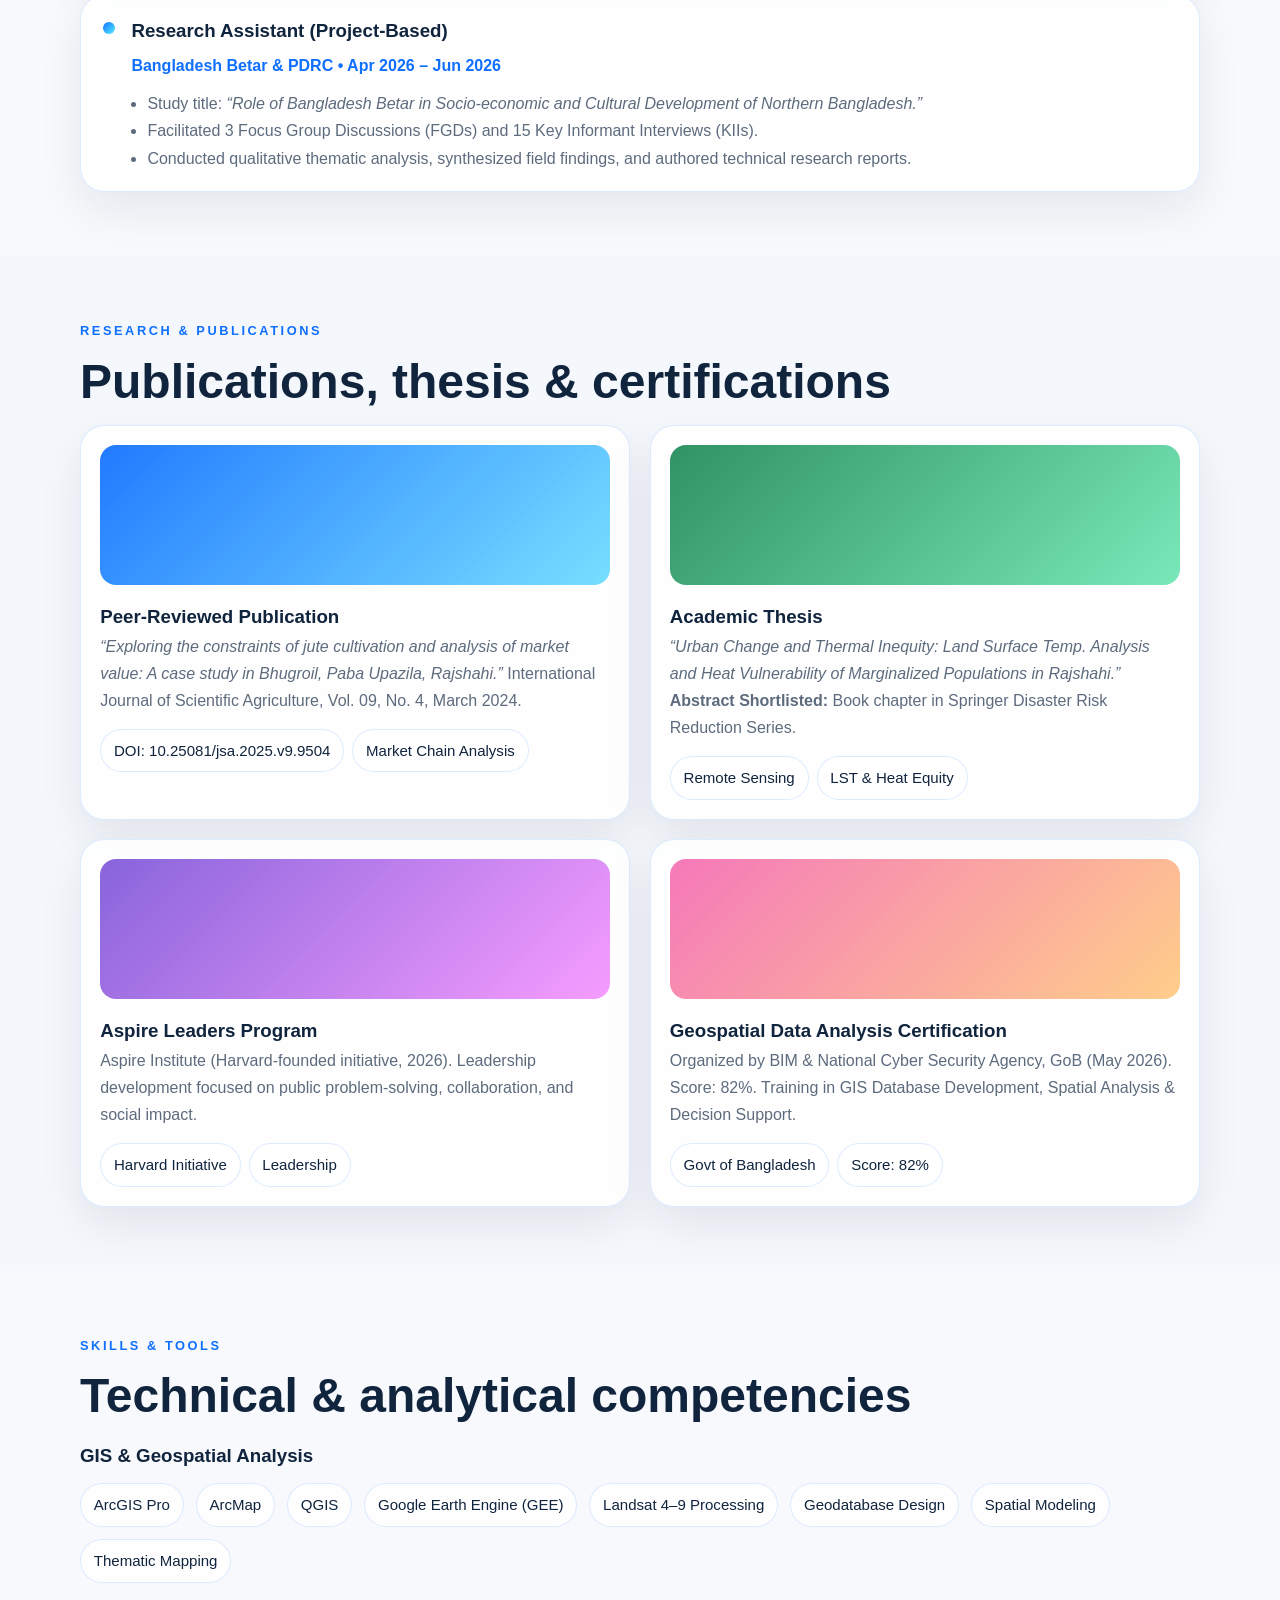
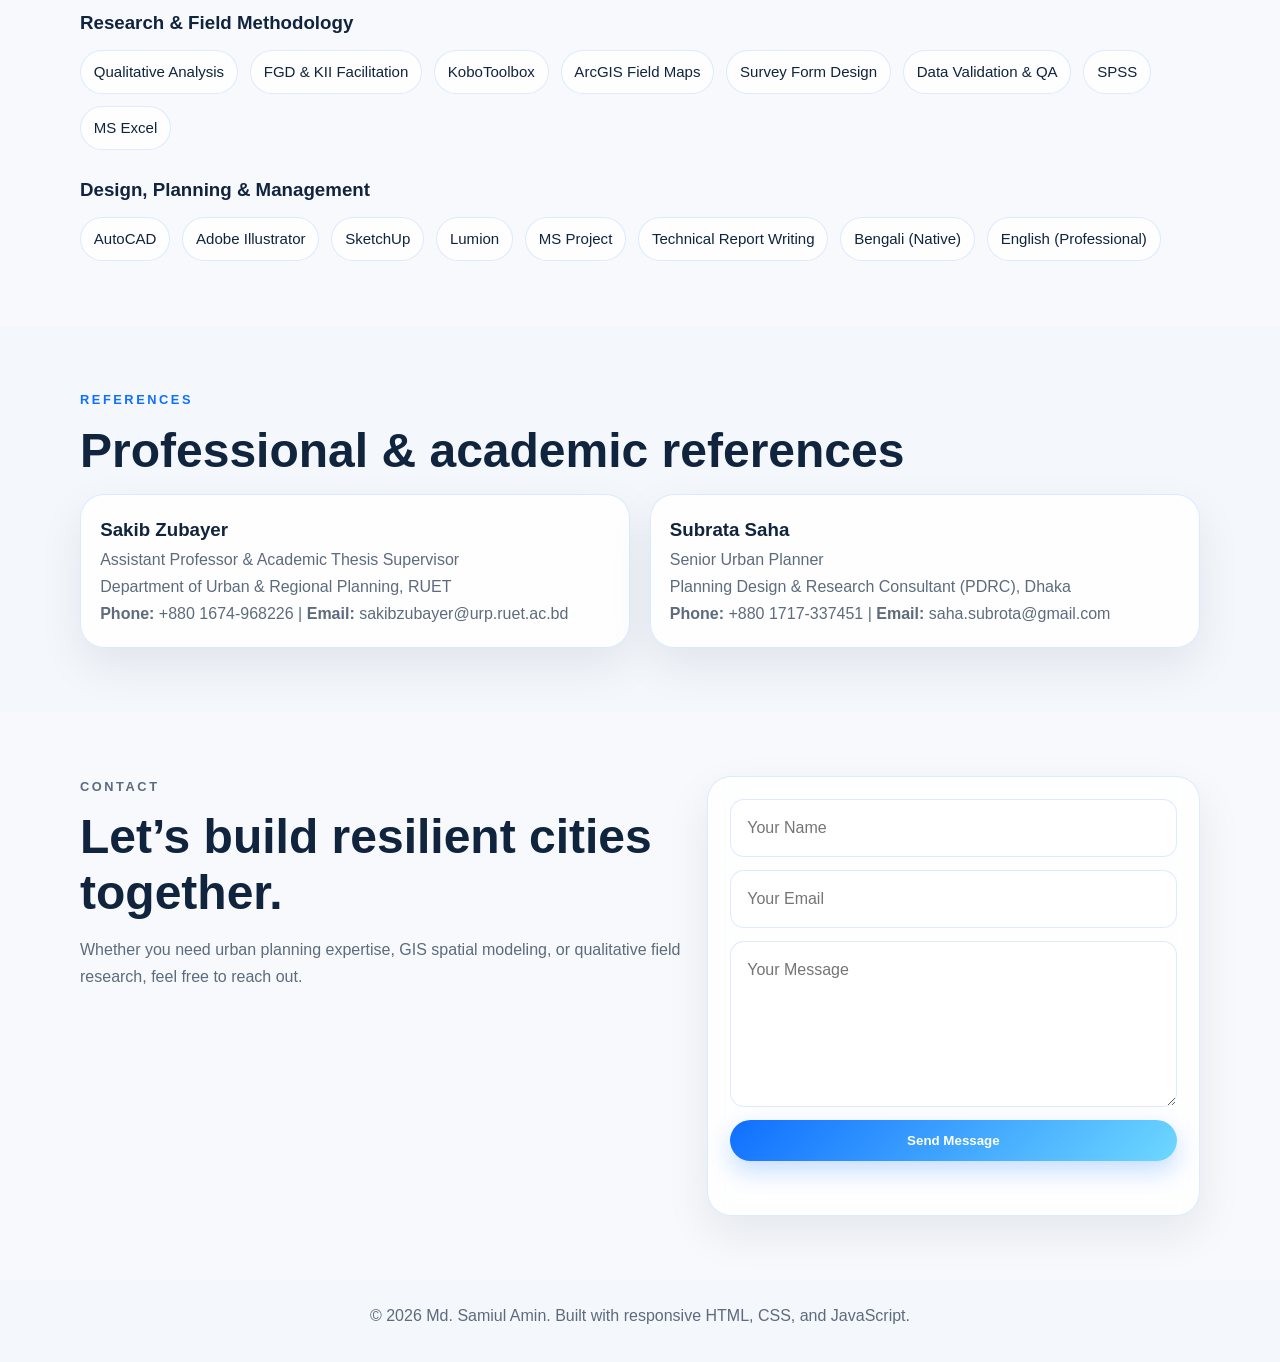
==== commit c51afea4: "Add advanced live Google Docs iframe viewer for GIS Analyst and Research Assistant CVs with live sta" ====
--- a/index.html
+++ b/index.html
@@ -20,6 +20,7 @@
         <ul class="nav-links" id="nav-links">
           <li><a href="#home">Home</a></li>
           <li><a href="#about">About</a></li>
+          <li><a href="#cv-viewer">Live CV</a></li>
           <li><a href="#experience">Experience</a></li>
           <li><a href="#research">Research & Publications</a></li>
           <li><a href="#skills">Skills</a></li>
@@ -43,8 +44,9 @@
               BURP Graduate from RUET with 1+ year of professional experience in LGED Pourashava master planning, GIS spatial modeling, qualitative research (FGD/KII), and urban climate resilience.
             </p>
             <div class="hero-actions">
-              <a class="btn btn-primary" href="Samiul_Amin_GIS_Analyst_CV.pdf" target="_blank" rel="noreferrer">📄 GIS Analyst CV</a>
-              <a class="btn btn-secondary" href="Samiul_Amin_Research_Assistant_CV.pdf" target="_blank" rel="noreferrer">📊 Research Assistant CV</a>
+              <button class="btn btn-primary" type="button" onclick="scrollToSection('cv-viewer')">📄 View Live CVs</button>
+              <a class="btn btn-secondary" href="Samiul_Amin_GIS_Analyst_CV.pdf" target="_blank" rel="noreferrer">📥 Download GIS CV (PDF)</a>
+              <a class="btn btn-secondary" href="Samiul_Amin_Research_Assistant_CV.pdf" target="_blank" rel="noreferrer">📥 Download Research CV (PDF)</a>
             </div>
             <ul class="hero-highlights" aria-label="Key strengths">
               <li>15 Pourashava Master Plans</li>
@@ -94,7 +96,54 @@
         </div>
       </section>
 
-      <section id="experience" class="section">
+      <!-- Advanced Live Google Docs CV Viewer -->
+      <section id="cv-viewer" class="section">
+        <div class="container">
+          <div class="cv-header reveal">
+            <div>
+              <p class="section-label">Live Google Docs Embed</p>
+              <h2 class="section-title">Interactive CV & Resume Viewer</h2>
+            </div>
+            <div class="live-status-badge">
+              <span class="pulse-dot"></span> Live Updated from Google Docs
+            </div>
+          </div>
+
+          <div class="cv-viewer-card reveal">
+            <div class="cv-tabs-bar">
+              <div class="cv-tabs" role="tablist">
+                <button class="cv-tab active" id="tab-gis" type="button" role="tab" aria-selected="true" onclick="switchCvTab('gis')">
+                  🗺️ GIS Analyst CV
+                </button>
+                <button class="cv-tab" id="tab-research" type="button" role="tab" aria-selected="false" onclick="switchCvTab('research')">
+                  📊 Research Assistant CV
+                </button>
+              </div>
+              <div class="cv-actions">
+                <button class="btn btn-sm btn-secondary" type="button" onclick="openCvFullscreen()">⛶ Fullscreen</button>
+                <a id="gdoc-external-link" class="btn btn-sm btn-secondary" href="https://docs.google.com/document/d/133anLjHZHYtw2hYV_blJY9IR0KdH5CyFJXv4293qwug/edit" target="_blank" rel="noreferrer">↗ Open Google Doc</a>
+                <a id="pdf-download-link" class="btn btn-sm btn-primary" href="Samiul_Amin_GIS_Analyst_CV.pdf" target="_blank" rel="noreferrer">📥 Download PDF</a>
+              </div>
+            </div>
+
+            <div class="iframe-wrapper">
+              <div class="iframe-loader" id="iframe-loader">
+                <div class="spinner"></div>
+                <p>Loading Live Document from Google Docs...</p>
+              </div>
+              <iframe
+                id="cv-iframe"
+                src="https://docs.google.com/document/d/133anLjHZHYtw2hYV_blJY9IR0KdH5CyFJXv4293qwug/preview"
+                title="Live CV Document Viewer"
+                allow="autoplay"
+                onload="hideIframeLoader()"
+              ></iframe>
+            </div>
+          </div>
+        </div>
+      </section>
+
+      <section id="experience" class="section section-alt">
         <div class="container">
           <p class="section-label reveal">Experience</p>
           <h2 class="section-title reveal">Professional journey & projects</h2>
@@ -129,7 +178,7 @@
         </div>
       </section>
 
-      <section id="research" class="section section-alt">
+      <section id="research" class="section">
         <div class="container">
           <p class="section-label reveal">Research & Publications</p>
           <h2 class="section-title reveal">Publications, thesis & certifications</h2>
@@ -166,7 +215,7 @@
         </div>
       </section>
 
-      <section id="skills" class="section">
+      <section id="skills" class="section section-alt">
         <div class="container">
           <p class="section-label reveal">Skills & Tools</p>
           <h2 class="section-title reveal">Technical & analytical competencies</h2>
@@ -212,7 +261,7 @@
         </div>
       </section>
 
-      <section id="references" class="section section-alt">
+      <section id="references" class="section">
         <div class="container">
           <p class="section-label reveal">References</p>
           <h2 class="section-title reveal">Professional & academic references</h2>
@@ -233,7 +282,7 @@
         </div>
       </section>
 
-      <section id="contact" class="section">
+      <section id="contact" class="section section-alt">
         <div class="container contact-grid">
           <div class="reveal">
             <p class="section-label">Contact</p>
@@ -251,6 +300,19 @@
       </section>
     </main>
 
+    <!-- Fullscreen CV Viewer Modal -->
+    <div id="cv-modal" class="cv-modal" aria-hidden="true">
+      <div class="cv-modal-content">
+        <div class="cv-modal-header">
+          <h3 id="modal-title">Live Document Viewer</h3>
+          <button class="cv-modal-close" type="button" onclick="closeCvFullscreen()" aria-label="Close modal">✕</button>
+        </div>
+        <div class="cv-modal-body">
+          <iframe id="modal-iframe" src="" title="Fullscreen CV Viewer"></iframe>
+        </div>
+      </div>
+    </div>
+
     <footer class="site-footer">
       <div class="container footer-content">
         <p>© <span id="year"></span> Md. Samiul Amin. Built with responsive HTML, CSS, and JavaScript.</p>
--- a/style.css
+++ b/style.css
@@ -1,7 +1,7 @@
 :root {
   color-scheme: light;
   --bg: #f4f7fb;
-  --surface: rgba(255, 255, 255, 0.8);
+  --surface: rgba(255, 255, 255, 0.85);
   --surface-strong: #ffffff;
   --text: #10243d;
   --text-muted: #5d6b7d;
@@ -14,7 +14,7 @@
 body.theme-dark {
   color-scheme: dark;
   --bg: #07111f;
-  --surface: rgba(7, 17, 31, 0.82);
+  --surface: rgba(7, 17, 31, 0.85);
   --surface-strong: #0d1a2f;
   --text: #ecf3ff;
   --text-muted: #9fb0c5;
@@ -247,6 +247,13 @@
   display: inline-flex;
   align-items: center;
   justify-content: center;
+  gap: 0.4rem;
+}
+
+.btn-sm {
+  padding: 0.5rem 0.9rem;
+  font-size: 0.88rem;
+  border-radius: 12px;
 }
 
 .btn:hover {
@@ -329,11 +336,13 @@
 .contact-card,
 .contact-form,
 .timeline-card,
-.project-card {
+.project-card,
+.cv-viewer-card {
   background: var(--surface);
   border: 1px solid var(--border);
   border-radius: 24px;
   box-shadow: var(--shadow);
+  backdrop-filter: blur(12px);
 }
 
 .contact-card {
@@ -346,6 +355,214 @@
   margin-top: 0.8rem;
   font-weight: 700;
   color: var(--primary);
+}
+
+/* Live CV Viewer Styling */
+.cv-header {
+  display: flex;
+  justify-content: space-between;
+  align-items: flex-end;
+  margin-bottom: 1.2rem;
+  flex-wrap: wrap;
+  gap: 1rem;
+}
+
+.live-status-badge {
+  display: inline-flex;
+  align-items: center;
+  gap: 0.5rem;
+  padding: 0.5rem 1rem;
+  border-radius: 999px;
+  background: rgba(34, 197, 94, 0.12);
+  border: 1px solid rgba(34, 197, 94, 0.3);
+  color: #15803d;
+  font-size: 0.85rem;
+  font-weight: 700;
+}
+
+body.theme-dark .live-status-badge {
+  background: rgba(34, 197, 94, 0.2);
+  color: #4ade80;
+}
+
+.pulse-dot {
+  width: 10px;
+  height: 10px;
+  border-radius: 50%;
+  background: #22c55e;
+  animation: pulse-ring 1.8s infinite;
+}
+
+@keyframes pulse-ring {
+  0% {
+    box-shadow: 0 0 0 0 rgba(34, 197, 94, 0.7);
+  }
+  70% {
+    box-shadow: 0 0 0 8px rgba(34, 197, 94, 0);
+  }
+  100% {
+    box-shadow: 0 0 0 0 rgba(34, 197, 94, 0);
+  }
+}
+
+.cv-viewer-card {
+  overflow: hidden;
+  padding: 1rem;
+}
+
+.cv-tabs-bar {
+  display: flex;
+  align-items: center;
+  justify-content: space-between;
+  gap: 1rem;
+  flex-wrap: wrap;
+  margin-bottom: 1rem;
+  padding-bottom: 0.8rem;
+  border-bottom: 1px solid var(--border);
+}
+
+.cv-tabs {
+  display: flex;
+  gap: 0.5rem;
+  background: var(--surface-strong);
+  padding: 0.3rem;
+  border-radius: 14px;
+  border: 1px solid var(--border);
+}
+
+.cv-tab {
+  border: 0;
+  background: transparent;
+  color: var(--text-muted);
+  padding: 0.6rem 1.1rem;
+  border-radius: 10px;
+  font-weight: 700;
+  cursor: pointer;
+  transition: all 0.25s ease;
+  font-size: 0.9rem;
+}
+
+.cv-tab.active {
+  background: var(--primary);
+  color: white;
+  box-shadow: 0 4px 12px rgba(15, 111, 255, 0.25);
+}
+
+.cv-actions {
+  display: flex;
+  gap: 0.5rem;
+  flex-wrap: wrap;
+}
+
+.iframe-wrapper {
+  position: relative;
+  width: 100%;
+  height: 750px;
+  border-radius: 16px;
+  overflow: hidden;
+  background: var(--surface-strong);
+  border: 1px solid var(--border);
+}
+
+.iframe-wrapper iframe {
+  width: 100%;
+  height: 100%;
+  border: 0;
+  display: block;
+}
+
+.iframe-loader {
+  position: absolute;
+  inset: 0;
+  background: var(--surface-strong);
+  display: flex;
+  flex-direction: column;
+  align-items: center;
+  justify-content: center;
+  gap: 1rem;
+  z-index: 10;
+  transition: opacity 0.4s ease;
+}
+
+.spinner {
+  width: 36px;
+  height: 36px;
+  border: 3px solid var(--border);
+  border-top-color: var(--primary);
+  border-radius: 50%;
+  animation: spin 0.9s linear infinite;
+}
+
+@keyframes spin {
+  to {
+    transform: rotate(360deg);
+  }
+}
+
+/* Fullscreen Modal */
+.cv-modal {
+  position: fixed;
+  inset: 0;
+  background: rgba(7, 17, 31, 0.88);
+  backdrop-filter: blur(12px);
+  z-index: 2000;
+  display: none;
+  place-items: center;
+  padding: 1.5rem;
+}
+
+.cv-modal.is-open {
+  display: grid;
+}
+
+.cv-modal-content {
+  width: min(1200px, 95vw);
+  height: 90vh;
+  background: var(--surface-strong);
+  border-radius: 20px;
+  display: flex;
+  flex-direction: column;
+  overflow: hidden;
+  box-shadow: 0 25px 60px rgba(0, 0, 0, 0.5);
+  border: 1px solid var(--border);
+}
+
+.cv-modal-header {
+  display: flex;
+  justify-content: space-between;
+  align-items: center;
+  padding: 1rem 1.5rem;
+  border-bottom: 1px solid var(--border);
+}
+
+.cv-modal-header h3 {
+  font-size: 1.1rem;
+  color: var(--text);
+}
+
+.cv-modal-close {
+  background: var(--surface);
+  border: 1px solid var(--border);
+  color: var(--text);
+  width: 36px;
+  height: 36px;
+  border-radius: 50%;
+  cursor: pointer;
+  display: grid;
+  place-items: center;
+  font-weight: bold;
+}
+
+.cv-modal-body {
+  flex: 1;
+  width: 100%;
+  height: 100%;
+}
+
+.cv-modal-body iframe {
+  width: 100%;
+  height: 100%;
+  border: 0;
 }
 
 .timeline {
@@ -383,7 +600,7 @@
   display: flex;
   flex-wrap: wrap;
   gap: 0.75rem;
-  margin-top: 1rem;
+  margin-top: 0.75rem;
 }
 
 .project-grid {
@@ -561,6 +778,19 @@
     grid-template-columns: 1fr;
   }
 
+  .cv-tabs-bar {
+    flex-direction: column;
+    align-items: stretch;
+  }
+
+  .cv-tabs {
+    flex-direction: column;
+  }
+
+  .iframe-wrapper {
+    height: 520px;
+  }
+
   .about-grid,
   .contact-grid {
     gap: 1rem;
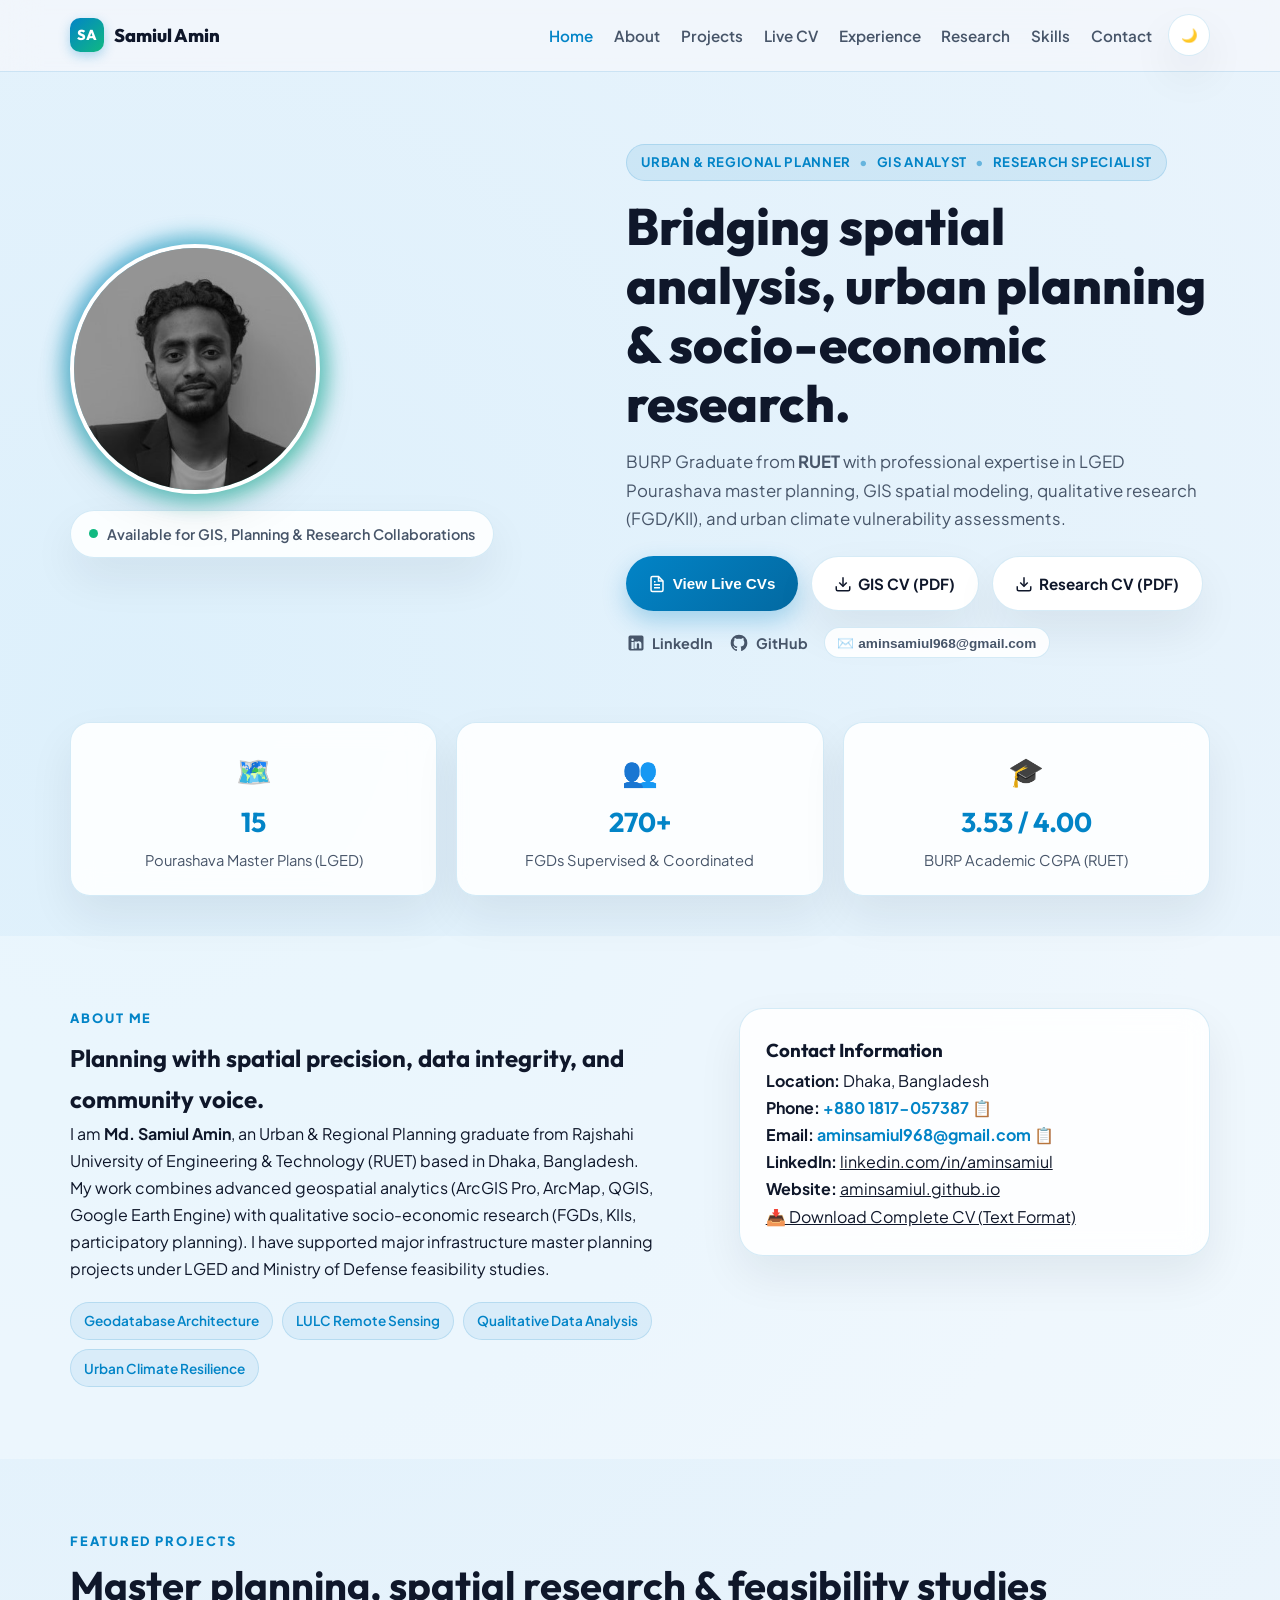
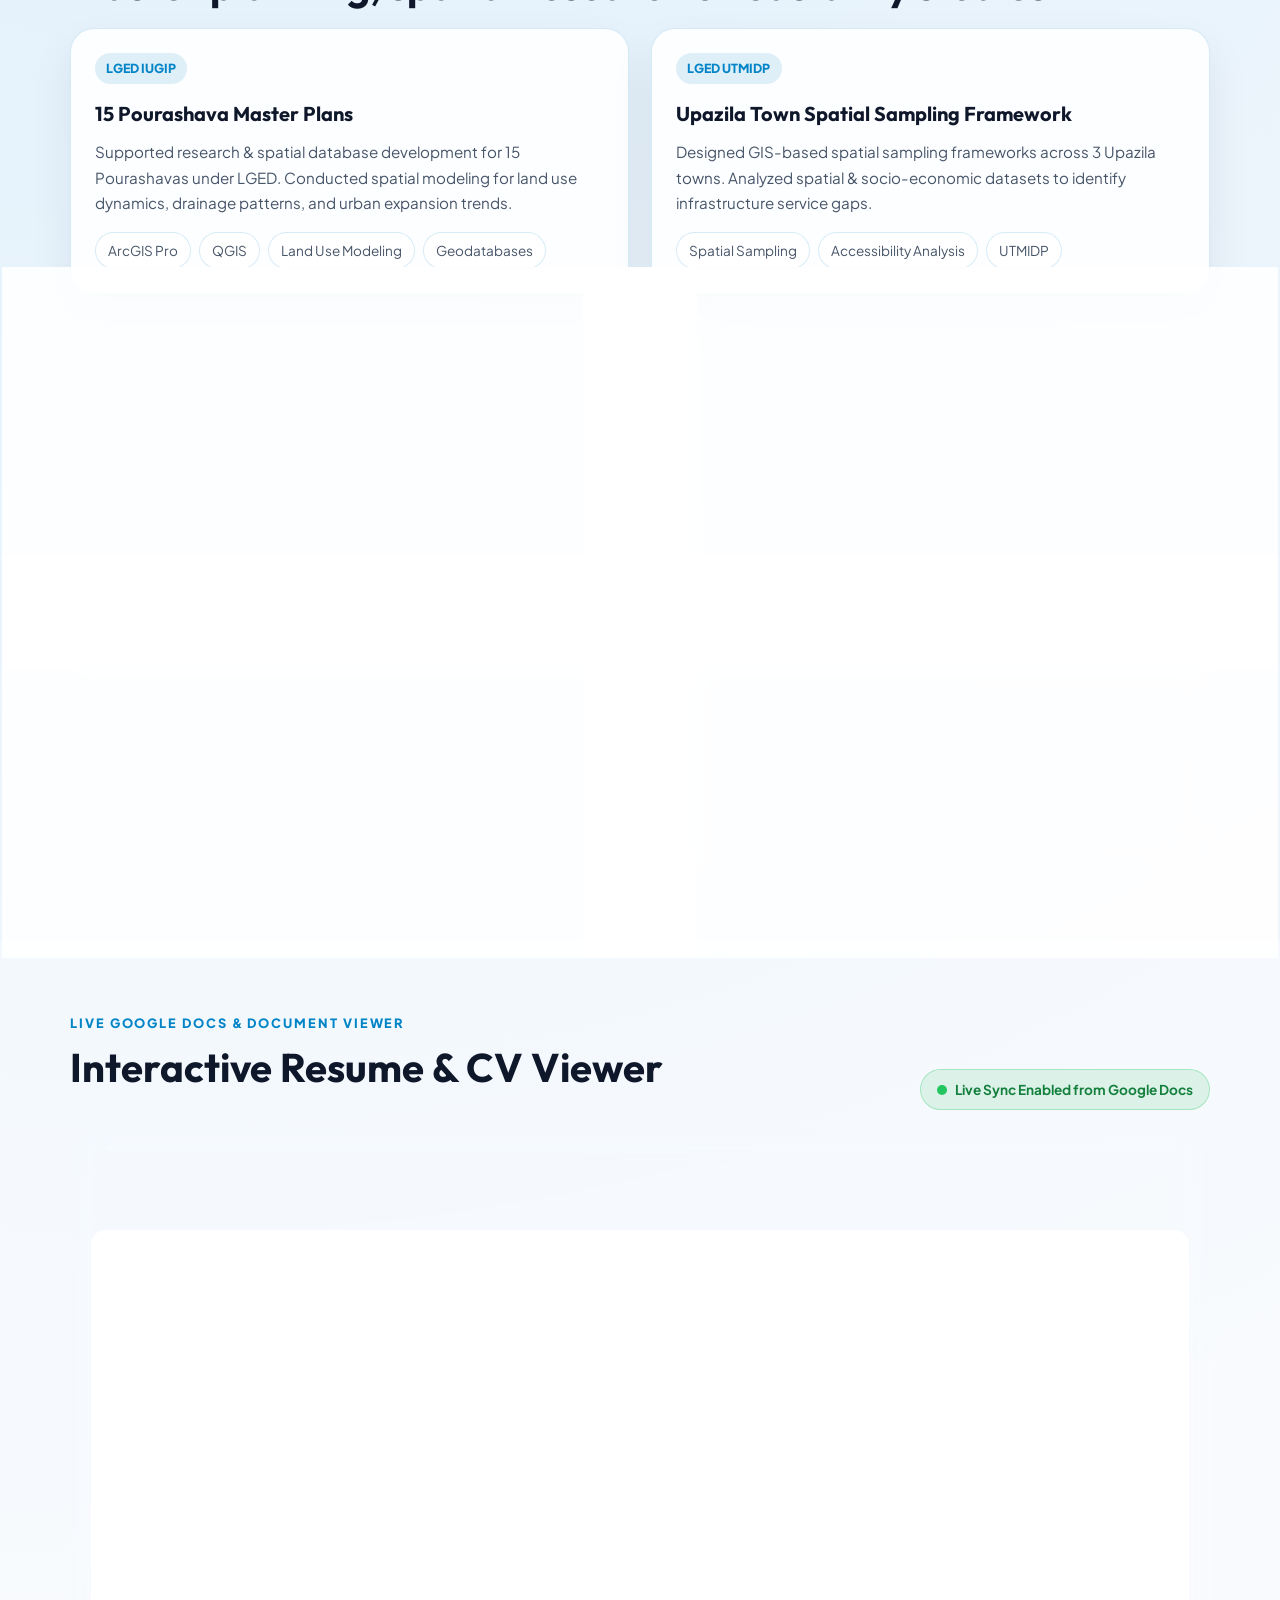
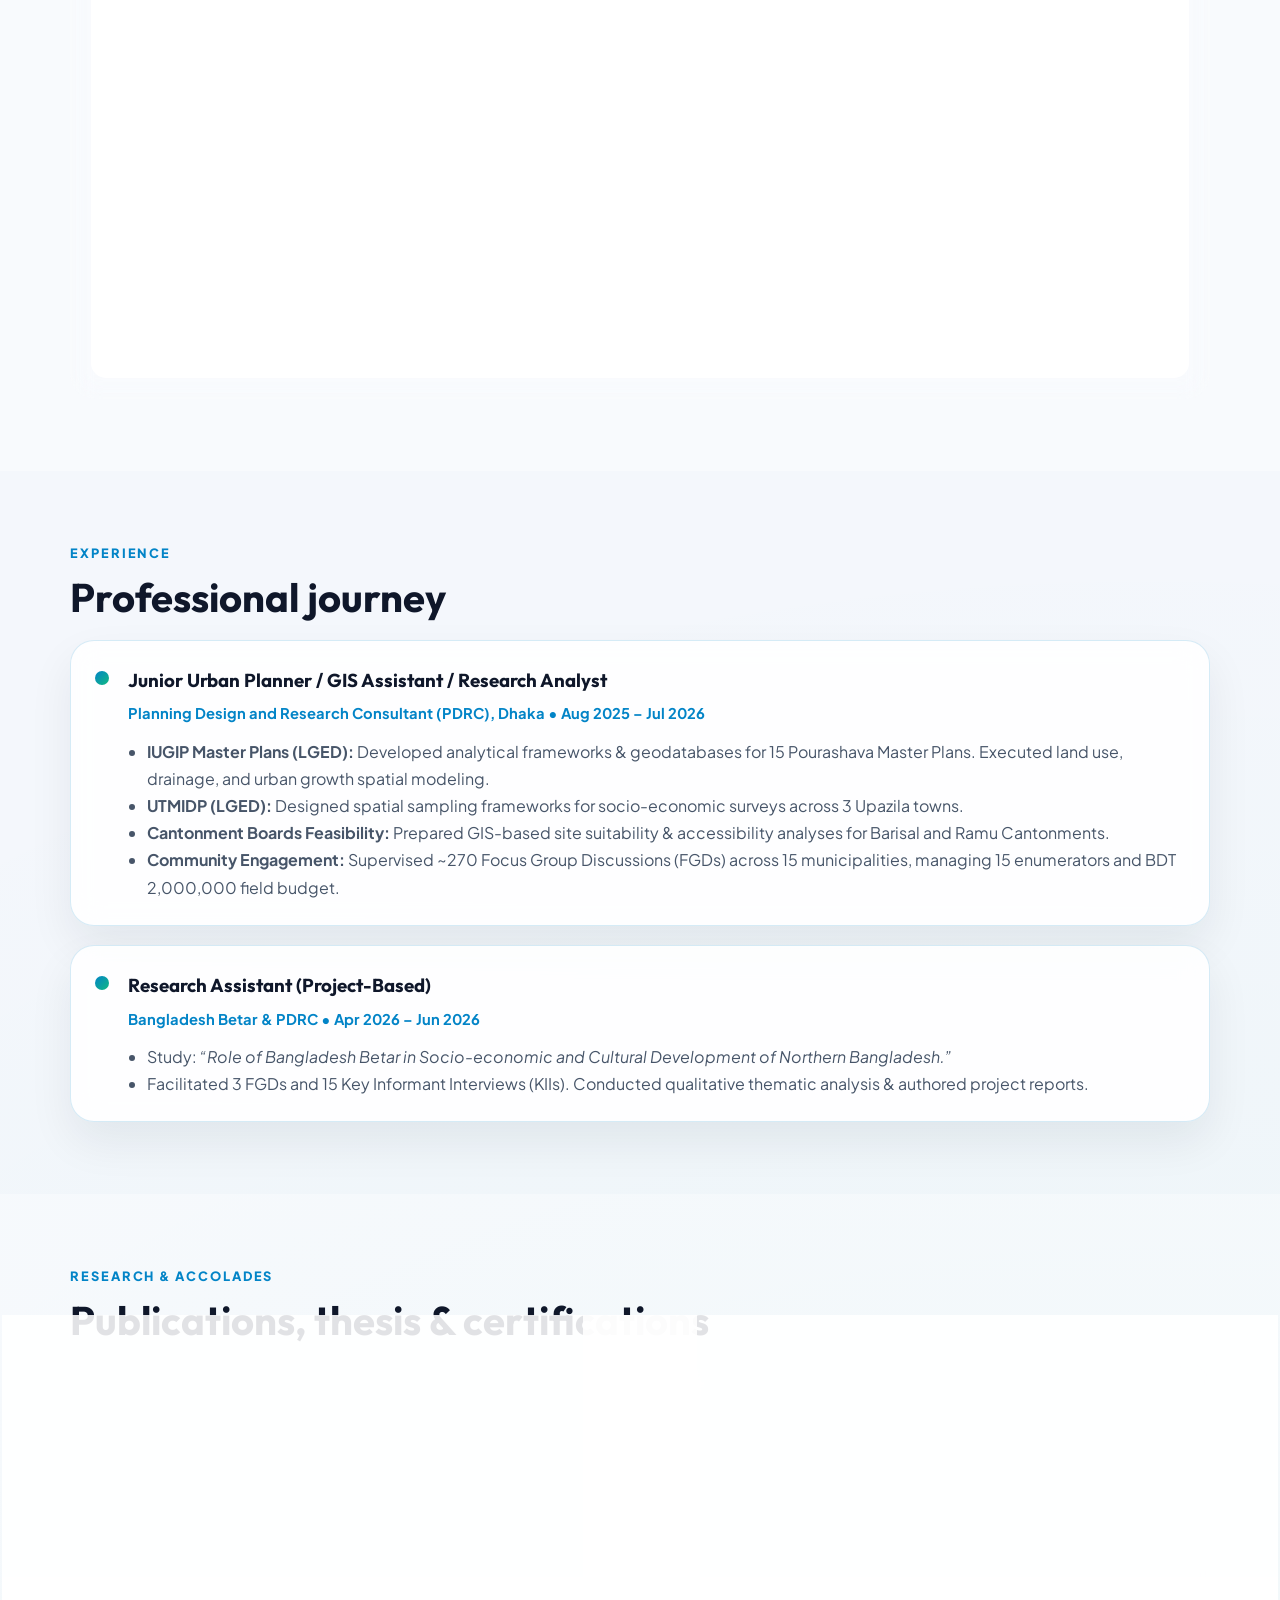
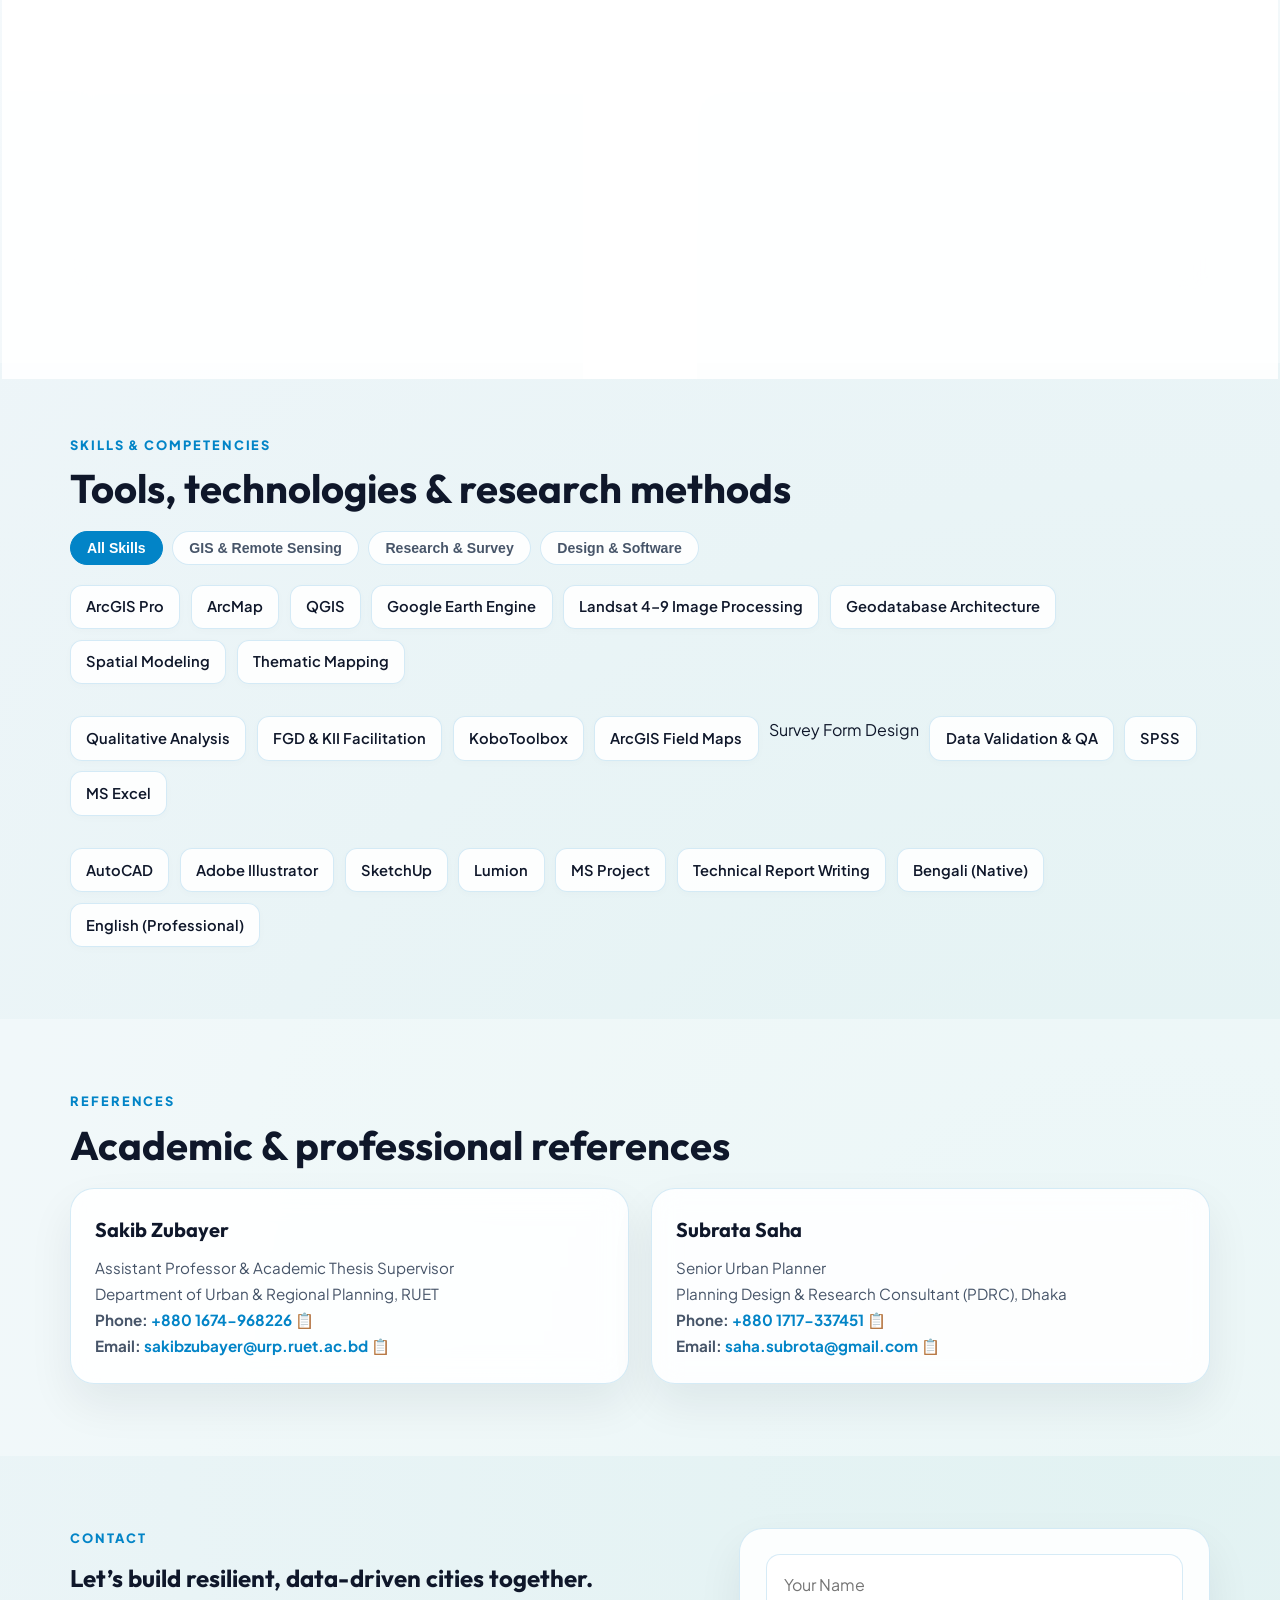
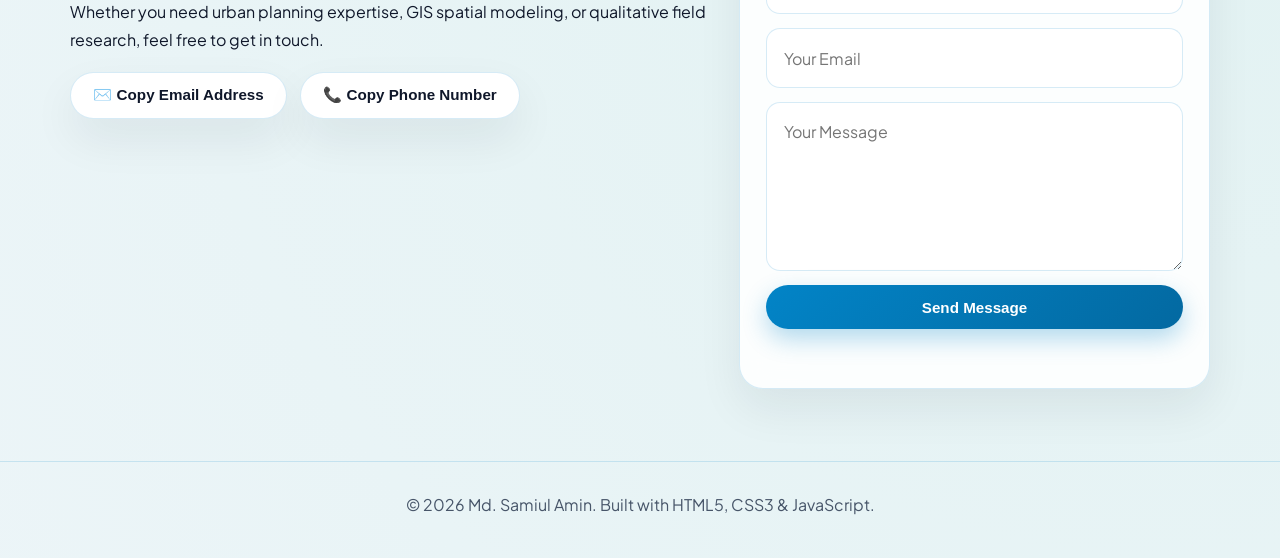
==== commit 11b319af: "Enhance website design: typography upgrade (Outfit + Plus Jakarta Sans), interactive skill filtering" ====
--- a/index.html
+++ b/index.html
@@ -3,8 +3,12 @@
   <head>
     <meta charset="UTF-8" />
     <meta name="viewport" content="width=device-width, initial-scale=1.0" />
-    <meta name="description" content="Portfolio of Md. Samiul Amin - Urban & Regional Planner, GIS Analyst, and Research Assistant specializing in spatial analysis, master planning, and socio-economic research." />
+    <meta name="description" content="Portfolio of Md. Samiul Amin - Urban & Regional Planner, GIS Analyst, and Research Assistant specializing in spatial analysis, master planning, remote sensing, and socio-economic research." />
     <title>Md. Samiul Amin | Urban Planner, GIS Analyst & Researcher</title>
+    <!-- Google Fonts -->
+    <link rel="preconnect" href="https://fonts.googleapis.com" />
+    <link rel="preconnect" href="https://fonts.gstatic.com" crossorigin />
+    <link href="https://fonts.googleapis.com/css2?family=Outfit:wght@400;500;600;700;800&family=Plus+Jakarta+Sans:wght@400;500;600;700&display=swap" rel="stylesheet" />
     <link rel="stylesheet" href="style.css" />
     <script defer src="script.js"></script>
   </head>
@@ -13,16 +17,20 @@
 
     <header class="site-header">
       <nav class="navbar container" aria-label="Primary navigation">
-        <a class="logo" href="#home">Samiul Amin</a>
+        <a class="logo" href="#home">
+          <span class="logo-mark">SA</span>
+          <span class="logo-text">Samiul Amin</span>
+        </a>
         <button class="menu-toggle" id="menu-toggle" aria-expanded="false" aria-label="Toggle navigation">
           <span></span><span></span><span></span>
         </button>
         <ul class="nav-links" id="nav-links">
           <li><a href="#home">Home</a></li>
           <li><a href="#about">About</a></li>
+          <li><a href="#projects">Projects</a></li>
           <li><a href="#cv-viewer">Live CV</a></li>
           <li><a href="#experience">Experience</a></li>
-          <li><a href="#research">Research & Publications</a></li>
+          <li><a href="#research">Research</a></li>
           <li><a href="#skills">Skills</a></li>
           <li><a href="#contact">Contact</a></li>
         </ul>
@@ -31,81 +39,199 @@
     </header>
 
     <main>
+      <!-- Hero Section -->
       <section id="home" class="hero">
+        <div class="hero-bg-glow"></div>
         <div class="container hero-inner">
           <div class="hero-visual reveal">
-            <img src="portrait.jpg" alt="Portrait of Md. Samiul Amin" class="hero-portrait" />
-            <div class="hero-badge">Available for GIS, Urban Planning & Research Roles</div>
+            <div class="portrait-container">
+              <img src="portrait.jpg" alt="Portrait of Md. Samiul Amin" class="hero-portrait" />
+              <div class="portrait-ring"></div>
+            </div>
+            <div class="hero-badge">
+              <span class="pulse-beacon"></span> Available for GIS, Planning & Research Collaborations
+            </div>
           </div>
           <div class="hero-content reveal">
-            <p class="eyebrow">Urban & Regional Planner • GIS Analyst • Research & Data Specialist</p>
-            <h1>Bridging spatial analysis, urban planning, and socio-economic research.</h1>
+            <div class="eyebrow-pill">
+              <span>Urban & Regional Planner</span>
+              <span class="dot">•</span>
+              <span>GIS Analyst</span>
+              <span class="dot">•</span>
+              <span>Research Specialist</span>
+            </div>
+            <h1>Bridging spatial analysis, urban planning & socio-economic research.</h1>
             <p class="hero-copy">
-              BURP Graduate from RUET with 1+ year of professional experience in LGED Pourashava master planning, GIS spatial modeling, qualitative research (FGD/KII), and urban climate resilience.
+              BURP Graduate from <strong>RUET</strong> with professional expertise in LGED Pourashava master planning, GIS spatial modeling, qualitative research (FGD/KII), and urban climate vulnerability assessments.
             </p>
             <div class="hero-actions">
-              <button class="btn btn-primary" type="button" onclick="scrollToSection('cv-viewer')">📄 View Live CVs</button>
-              <a class="btn btn-secondary" href="Samiul_Amin_GIS_Analyst_CV.pdf" target="_blank" rel="noreferrer">📥 Download GIS CV (PDF)</a>
-              <a class="btn btn-secondary" href="Samiul_Amin_Research_Assistant_CV.pdf" target="_blank" rel="noreferrer">📥 Download Research CV (PDF)</a>
-            </div>
-            <ul class="hero-highlights" aria-label="Key strengths">
-              <li>15 Pourashava Master Plans</li>
-              <li>270+ FGDs Supervised</li>
-              <li>RUET BURP (CGPA 3.53)</li>
-            </ul>
-          </div>
-        </div>
-      </section>
-
+              <button class="btn btn-primary" type="button" onclick="scrollToSection('cv-viewer')">
+                <svg width="18" height="18" viewBox="0 0 24 24" fill="none" stroke="currentColor" stroke-width="2"><path d="M14 2H6a2 2 0 0 0-2 2v16a2 2 0 0 0 2 2h12a2 2 0 0 0 2-2V8z"></path><polyline points="14 2 14 8 20 8"></polyline><line x1="16" y1="13" x2="8" y2="13"></line><line x1="16" y1="17" x2="8" y2="17"></line><polyline points="10 9 9 9 8 9"></polyline></svg>
+                View Live CVs
+              </button>
+              <a class="btn btn-secondary" href="Samiul_Amin_GIS_Analyst_CV.pdf" target="_blank" rel="noreferrer">
+                <svg width="18" height="18" viewBox="0 0 24 24" fill="none" stroke="currentColor" stroke-width="2"><path d="M21 15v4a2 2 0 0 1-2 2H5a2 2 0 0 1-2-2v-4"></path><polyline points="7 10 12 15 17 10"></polyline><line x1="12" y1="15" x2="12" y2="3"></line></svg>
+                GIS CV (PDF)
+              </a>
+              <a class="btn btn-secondary" href="Samiul_Amin_Research_Assistant_CV.pdf" target="_blank" rel="noreferrer">
+                <svg width="18" height="18" viewBox="0 0 24 24" fill="none" stroke="currentColor" stroke-width="2"><path d="M21 15v4a2 2 0 0 1-2 2H5a2 2 0 0 1-2-2v-4"></path><polyline points="7 10 12 15 17 10"></polyline><line x1="12" y1="15" x2="12" y2="3"></line></svg>
+                Research CV (PDF)
+              </a>
+            </div>
+            <div class="social-quick-links">
+              <a href="https://linkedin.com/in/aminsamiul" target="_blank" rel="noreferrer" title="LinkedIn">
+                <svg width="20" height="20" fill="currentColor" viewBox="0 0 24 24"><path d="M19 3a2 2 0 0 1 2 2v14a2 2 0 0 1-2 2H5a2 2 0 0 1-2-2V5a2 2 0 0 1 2-2h14m-.5 15.5v-5.3a3.26 3.26 0 0 0-3.26-3.26c-.85 0-1.84.52-2.28 1.3v-1.11h-2.79v8.37h2.79v-4.93c0-.77.62-1.4 1.39-1.4a1.4 1.4 0 0 1 1.4 1.4v4.93h2.75M6.46 10.9v8.37H9.25V10.9H6.46M7.86 6.72a1.49 1.49 0 0 0-1.5 1.5 1.5 1.5 0 0 0 1.5 1.5 1.5 1.5 0 0 0 1.5-1.5 1.49 1.49 0 0 0-1.5-1.5z"/></svg>
+                LinkedIn
+              </a>
+              <a href="https://github.com/aminsamiul" target="_blank" rel="noreferrer" title="GitHub">
+                <svg width="20" height="20" fill="currentColor" viewBox="0 0 24 24"><path d="M12 2A10 10 0 0 0 2 12c0 4.42 2.87 8.17 6.84 9.5.5.08.66-.23.66-.5v-1.69c-2.77.6-3.36-1.34-3.36-1.34-.46-1.16-1.11-1.47-1.11-1.47-.91-.62.07-.6.07-.6 1 .07 1.53 1.03 1.53 1.03.87 1.52 2.34 1.07 2.91.83.1-.65.35-1.09.63-1.34-2.22-.25-4.55-1.11-4.55-4.92 0-1.11.38-2 1.03-2.71-.1-.25-.45-1.29.1-2.64 0 0 .84-.27 2.75 1.02.79-.22 1.65-.33 2.5-.33.85 0 1.71.11 2.5.33 1.91-1.29 2.75-1.02 2.75-1.02.55 1.35.2 2.39.1 2.64.65.71 1.03 1.6 1.03 2.71 0 3.82-2.34 4.66-4.57 4.91.36.31.69.92.69 1.85V21c0 .27.16.59.67.5C19.14 20.16 22 16.42 22 12A10 10 0 0 0 12 2z"/></svg>
+                GitHub
+              </a>
+              <button class="copy-chip" onclick="copyContact('aminsamiul968@gmail.com', 'Email copied!')" type="button">
+                ✉️ aminsamiul968@gmail.com
+              </button>
+            </div>
+          </div>
+        </div>
+      </section>
+
+      <!-- Key Metrics Section -->
       <section class="stats-section container reveal">
-        <article>
+        <article class="stat-card">
+          <div class="stat-icon">🗺️</div>
           <strong>15</strong>
           <span>Pourashava Master Plans (LGED)</span>
         </article>
-        <article>
+        <article class="stat-card">
+          <div class="stat-icon">👥</div>
           <strong>270+</strong>
           <span>FGDs Supervised & Coordinated</span>
         </article>
-        <article>
+        <article class="stat-card">
+          <div class="stat-icon">🎓</div>
           <strong>3.53 / 4.00</strong>
           <span>BURP Academic CGPA (RUET)</span>
         </article>
       </section>
 
+      <!-- About Section -->
       <section id="about" class="section section-alt">
         <div class="container about-grid">
           <div class="reveal">
             <p class="section-label">About Me</p>
-            <h2>Planning with spatial accuracy, empirical data, and community voice.</h2>
+            <h2>Planning with spatial precision, data integrity, and community voice.</h2>
             <p>
               I am <strong>Md. Samiul Amin</strong>, an Urban & Regional Planning graduate from Rajshahi University of Engineering & Technology (RUET) based in Dhaka, Bangladesh.
             </p>
             <p>
-              My expertise spans geospatial modeling (ArcGIS Pro, ArcMap, QGIS, GEE), geodatabase design, qualitative field research (FGDs, KIIs, participatory planning), and climate vulnerability assessment. I have supported major infrastructure projects under LGED and the Ministry of Defense.
+              My work combines advanced geospatial analytics (ArcGIS Pro, ArcMap, QGIS, Google Earth Engine) with qualitative socio-economic research (FGDs, KIIs, participatory planning). I have supported major infrastructure master planning projects under LGED and Ministry of Defense feasibility studies.
             </p>
+            <div class="about-pills">
+              <span class="pill">Geodatabase Architecture</span>
+              <span class="pill">LULC Remote Sensing</span>
+              <span class="pill">Qualitative Data Analysis</span>
+              <span class="pill">Urban Climate Resilience</span>
+            </div>
           </div>
           <div class="contact-card reveal">
             <h3>Contact Information</h3>
             <p><strong>Location:</strong> Dhaka, Bangladesh</p>
-            <p><strong>Phone:</strong> <a href="tel:+8801817057387">+880 1817-057387</a></p>
-            <p><strong>Email:</strong> <a href="mailto:aminsamiul968@gmail.com">aminsamiul968@gmail.com</a></p>
+            <p><strong>Phone:</strong> <button class="copy-text-btn" onclick="copyContact('+8801817057387', 'Phone copied!')">+880 1817-057387 📋</button></p>
+            <p><strong>Email:</strong> <button class="copy-text-btn" onclick="copyContact('aminsamiul968@gmail.com', 'Email copied!')">aminsamiul968@gmail.com 📋</button></p>
             <p><strong>LinkedIn:</strong> <a href="https://linkedin.com/in/aminsamiul" target="_blank" rel="noreferrer">linkedin.com/in/aminsamiul</a></p>
             <p><strong>Website:</strong> <a href="https://aminsamiul.github.io" target="_blank" rel="noreferrer">aminsamiul.github.io</a></p>
-            <a class="text-link" href="llm.txt" download>Download Complete Profile (Text)</a>
+            <a class="text-link" href="llm.txt" download>📥 Download Complete CV (Text Format)</a>
+          </div>
+        </div>
+      </section>
+
+      <!-- Featured Projects Section -->
+      <section id="projects" class="section">
+        <div class="container">
+          <p class="section-label reveal">Featured Projects</p>
+          <h2 class="section-title reveal">Master planning, spatial research & feasibility studies</h2>
+          
+          <div class="project-grid">
+            <article class="project-card reveal">
+              <div class="project-badge">LGED IUGIP</div>
+              <h3>15 Pourashava Master Plans</h3>
+              <p>Supported research & spatial database development for 15 Pourashavas under LGED. Conducted spatial modeling for land use dynamics, drainage patterns, and urban expansion trends.</p>
+              <div class="chip-row">
+                <span>ArcGIS Pro</span>
+                <span>QGIS</span>
+                <span>Land Use Modeling</span>
+                <span>Geodatabases</span>
+              </div>
+            </article>
+
+            <article class="project-card reveal">
+              <div class="project-badge">LGED UTMIDP</div>
+              <h3>Upazila Town Spatial Sampling Framework</h3>
+              <p>Designed GIS-based spatial sampling frameworks across 3 Upazila towns. Analyzed spatial & socio-economic datasets to identify infrastructure service gaps.</p>
+              <div class="chip-row">
+                <span>Spatial Sampling</span>
+                <span>Accessibility Analysis</span>
+                <span>UTMIDP</span>
+              </div>
+            </article>
+
+            <article class="project-card reveal">
+              <div class="project-badge">Academic Thesis</div>
+              <h3>Urban Change & Thermal Inequity (Rajshahi)</h3>
+              <p>Integrated Landsat thermal remote sensing, spatial statistics, and socio-demographic datasets to map urban heat vulnerability among marginalized populations.</p>
+              <div class="chip-row">
+                <span>Springer Shortlisted</span>
+                <span>GEE</span>
+                <span>LST Analysis</span>
+                <span>Climate Equity</span>
+              </div>
+            </article>
+
+            <article class="project-card reveal">
+              <div class="project-badge">Peer-Reviewed</div>
+              <h3>Jute Cultivation & Market Value Constraints</h3>
+              <p>Field-based research analyzing agricultural constraints, market chains, and participatory approaches in Paba Upazila, Rajshahi (IJSA Journal, March 2024).</p>
+              <div class="chip-row">
+                <span>DOI: 10.25081/jsa.2025.v9.9504</span>
+                <span>Market Chain</span>
+              </div>
+            </article>
+
+            <article class="project-card reveal">
+              <div class="project-badge">Ministry of Defense</div>
+              <h3>Cantonment Boards Infrastructure Feasibility</h3>
+              <p>Prepared GIS base maps, locational suitability analysis, and site context evaluations for physical infrastructure in Barisal and Ramu Cantonment Boards.</p>
+              <div class="chip-row">
+                <span>Base Mapping</span>
+                <span>Site Suitability</span>
+                <span>Feasibility</span>
+              </div>
+            </article>
+
+            <article class="project-card reveal">
+              <div class="project-badge">Bangladesh Betar</div>
+              <h3>Socio-Economic Development Study</h3>
+              <p>Facilitated 3 FGDs and 15 KIIs across Northern Bangladesh. Performed qualitative thematic synthesis and authored technical research reports.</p>
+              <div class="chip-row">
+                <span>Qualitative Synthesis</span>
+                <span>FGD & KII</span>
+                <span>PDRC</span>
+              </div>
+            </article>
           </div>
         </div>
       </section>
 
       <!-- Advanced Live Google Docs CV Viewer -->
-      <section id="cv-viewer" class="section">
+      <section id="cv-viewer" class="section section-alt">
         <div class="container">
           <div class="cv-header reveal">
             <div>
-              <p class="section-label">Live Google Docs Embed</p>
-              <h2 class="section-title">Interactive CV & Resume Viewer</h2>
+              <p class="section-label">Live Google Docs & Document Viewer</p>
+              <h2 class="section-title">Interactive Resume & CV Viewer</h2>
             </div>
             <div class="live-status-badge">
-              <span class="pulse-dot"></span> Live Updated from Google Docs
+              <span class="pulse-dot"></span> Live Sync Enabled from Google Docs
             </div>
           </div>
 
@@ -143,21 +269,22 @@
         </div>
       </section>
 
-      <section id="experience" class="section section-alt">
+      <!-- Experience Section -->
+      <section id="experience" class="section">
         <div class="container">
           <p class="section-label reveal">Experience</p>
-          <h2 class="section-title reveal">Professional journey & projects</h2>
+          <h2 class="section-title reveal">Professional journey</h2>
           <div class="timeline reveal">
             <article class="timeline-card">
               <div class="timeline-marker"></div>
               <div>
-                <h3>Junior Urban Planner / GIS Assistant / Research & Data Analyst</h3>
+                <h3>Junior Urban Planner / GIS Assistant / Research Analyst</h3>
                 <p class="timeline-meta">Planning Design and Research Consultant (PDRC), Dhaka • Aug 2025 – Jul 2026</p>
                 <ul>
-                  <li><strong>IUGIP Project (LGED):</strong> Developed analytical frameworks & geodatabases for 15 Pourashava Master Plans. Performed spatial analysis of land use, drainage networks, and urban growth patterns using ArcGIS Pro & QGIS.</li>
-                  <li><strong>UTMIDP Project (LGED):</strong> Designed GIS spatial sampling frameworks for socio-economic surveys across 3 Upazilas to identify infrastructure service gaps.</li>
-                  <li><strong>Cantonment Boards Feasibility Study (Ministry of Defense):</strong> Conducted locational suitability and accessibility analysis for infrastructure facilities in Barisal and Ramu Cantonments.</li>
-                  <li><strong>Community Engagement & Field Leadership:</strong> Supervised ~270 Focus Group Discussions (FGDs) across 15 municipalities, managing a field team of 15 enumerators and an allocated field budget of BDT 2,000,000.</li>
+                  <li><strong>IUGIP Master Plans (LGED):</strong> Developed analytical frameworks & geodatabases for 15 Pourashava Master Plans. Executed land use, drainage, and urban growth spatial modeling.</li>
+                  <li><strong>UTMIDP (LGED):</strong> Designed spatial sampling frameworks for socio-economic surveys across 3 Upazila towns.</li>
+                  <li><strong>Cantonment Boards Feasibility:</strong> Prepared GIS-based site suitability & accessibility analyses for Barisal and Ramu Cantonments.</li>
+                  <li><strong>Community Engagement:</strong> Supervised ~270 Focus Group Discussions (FGDs) across 15 municipalities, managing 15 enumerators and BDT 2,000,000 field budget.</li>
                 </ul>
               </div>
             </article>
@@ -168,9 +295,8 @@
                 <h3>Research Assistant (Project-Based)</h3>
                 <p class="timeline-meta">Bangladesh Betar & PDRC • Apr 2026 – Jun 2026</p>
                 <ul>
-                  <li>Study title: <em>“Role of Bangladesh Betar in Socio-economic and Cultural Development of Northern Bangladesh.”</em></li>
-                  <li>Facilitated 3 Focus Group Discussions (FGDs) and 15 Key Informant Interviews (KIIs).</li>
-                  <li>Conducted qualitative thematic analysis, synthesized field findings, and authored technical research reports.</li>
+                  <li>Study: <em>“Role of Bangladesh Betar in Socio-economic and Cultural Development of Northern Bangladesh.”</em></li>
+                  <li>Facilitated 3 FGDs and 15 Key Informant Interviews (KIIs). Conducted qualitative thematic analysis & authored project reports.</li>
                 </ul>
               </div>
             </article>
@@ -178,116 +304,130 @@
         </div>
       </section>
 
-      <section id="research" class="section">
-        <div class="container">
-          <p class="section-label reveal">Research & Publications</p>
+      <!-- Research & Accolades Section -->
+      <section id="research" class="section section-alt">
+        <div class="container">
+          <p class="section-label reveal">Research & Accolades</p>
           <h2 class="section-title reveal">Publications, thesis & certifications</h2>
           <div class="project-grid">
             <article class="project-card reveal">
-              <div class="project-visual"></div>
-              <h3>Peer-Reviewed Publication</h3>
-              <p><em>“Exploring the constraints of jute cultivation and analysis of market value: A case study in Bhugroil, Paba Upazila, Rajshahi.”</em> International Journal of Scientific Agriculture, Vol. 09, No. 4, March 2024.</p>
-              <div class="chip-row"><span>DOI: 10.25081/jsa.2025.v9.9504</span><span>Market Chain Analysis</span></div>
-            </article>
-
-            <article class="project-card reveal">
-              <div class="project-visual alt"></div>
-              <h3>Academic Thesis</h3>
-              <p><em>“Urban Change and Thermal Inequity: Land Surface Temp. Analysis and Heat Vulnerability of Marginalized Populations in Rajshahi.”</em></p>
-              <p class="meta-note"><strong>Abstract Shortlisted:</strong> Book chapter in Springer Disaster Risk Reduction Series.</p>
-              <div class="chip-row"><span>Remote Sensing</span><span>LST & Heat Equity</span></div>
-            </article>
-
-            <article class="project-card reveal">
-              <div class="project-visual third"></div>
-              <h3>Aspire Leaders Program</h3>
-              <p>Aspire Institute (Harvard-founded initiative, 2026). Leadership development focused on public problem-solving, collaboration, and social impact.</p>
-              <div class="chip-row"><span>Harvard Initiative</span><span>Leadership</span></div>
-            </article>
-
-            <article class="project-card reveal">
-              <div class="project-visual fourth"></div>
-              <h3>Geospatial Data Analysis Certification</h3>
-              <p>Organized by BIM & National Cyber Security Agency, GoB (May 2026). Score: 82%. Training in GIS Database Development, Spatial Analysis & Decision Support.</p>
-              <div class="chip-row"><span>Govt of Bangladesh</span><span>Score: 82%</span></div>
-            </article>
-          </div>
-        </div>
-      </section>
-
-      <section id="skills" class="section section-alt">
-        <div class="container">
-          <p class="section-label reveal">Skills & Tools</p>
-          <h2 class="section-title reveal">Technical & analytical competencies</h2>
-          <div class="skill-group reveal">
-            <h3>GIS & Geospatial Analysis</h3>
-            <div class="skill-list">
-              <span>ArcGIS Pro</span>
-              <span>ArcMap</span>
-              <span>QGIS</span>
-              <span>Google Earth Engine (GEE)</span>
-              <span>Landsat 4–9 Processing</span>
-              <span>Geodatabase Design</span>
-              <span>Spatial Modeling</span>
-              <span>Thematic Mapping</span>
-            </div>
-          </div>
-          <div class="skill-group reveal" style="margin-top: 1.5rem;">
-            <h3>Research & Field Methodology</h3>
-            <div class="skill-list">
-              <span>Qualitative Analysis</span>
-              <span>FGD & KII Facilitation</span>
-              <span>KoboToolbox</span>
-              <span>ArcGIS Field Maps</span>
+              <div class="project-badge">Published Paper</div>
+              <h3>Constraints of Jute Cultivation & Market Value</h3>
+              <p>International Journal of Scientific Agriculture, Vol. 09, No. 4, March 2024. DOI: 10.25081/jsa.2025.v9.9504</p>
+              <div class="chip-row"><a href="https://doi.org/10.25081/jsa.2025.v9.9504" target="_blank" rel="noreferrer" class="text-link">🔗 View Publication</a></div>
+            </article>
+
+            <article class="project-card reveal">
+              <div class="project-badge">Springer Shortlisted</div>
+              <h3>Urban Thermal Inequity & LST Analysis</h3>
+              <p>RUET Academic Thesis shortlisted for book chapter in Springer Disaster Risk Reduction Series.</p>
+              <div class="chip-row"><span>Springer Book Chapter</span><span>Heat Vulnerability</span></div>
+            </article>
+
+            <article class="project-card reveal">
+              <div class="project-badge">Harvard Initiative</div>
+              <h3>Aspire Leaders Program (2026)</h3>
+              <p>Aspire Institute (founded at Harvard University). Leadership development focused on public problem-solving, collaboration, and social impact.</p>
+              <div class="chip-row"><span>Leadership</span><span>Social Impact</span></div>
+            </article>
+
+            <article class="project-card reveal">
+              <div class="project-badge">BIM & NCSA Certification</div>
+              <h3>Geospatial Data Analysis & Management</h3>
+              <p>Organized by BIM & National Cyber Security Agency, GoB (May 2026). Score: 82%. Intermediate-level spatial database development & decision support.</p>
+              <div class="chip-row"><span>Score: 82%</span><span>Govt of Bangladesh</span></div>
+            </article>
+          </div>
+        </div>
+      </section>
+
+      <!-- Skills Section -->
+      <section id="skills" class="section">
+        <div class="container">
+          <p class="section-label reveal">Skills & Competencies</p>
+          <h2 class="section-title reveal">Tools, technologies & research methods</h2>
+          
+          <div class="skill-filters reveal">
+            <button class="skill-filter-btn active" onclick="filterSkills('all', this)" type="button">All Skills</button>
+            <button class="skill-filter-btn" onclick="filterSkills('gis', this)" type="button">GIS & Remote Sensing</button>
+            <button class="skill-filter-btn" onclick="filterSkills('research', this)" type="button">Research & Survey</button>
+            <button class="skill-filter-btn" onclick="filterSkills('design', this)" type="button">Design & Software</button>
+          </div>
+
+          <div class="skill-list-container reveal">
+            <div class="skill-card" data-category="gis">
+              <span class="skill-tag">ArcGIS Pro</span>
+              <span class="skill-tag">ArcMap</span>
+              <span class="skill-tag">QGIS</span>
+              <span class="skill-tag">Google Earth Engine</span>
+              <span class="skill-tag">Landsat 4–9 Image Processing</span>
+              <span class="skill-tag">Geodatabase Architecture</span>
+              <span class="skill-tag">Spatial Modeling</span>
+              <span class="skill-tag">Thematic Mapping</span>
+            </div>
+            <div class="skill-card" data-category="research" style="margin-top: 1rem;">
+              <span class="skill-tag">Qualitative Analysis</span>
+              <span class="skill-tag">FGD & KII Facilitation</span>
+              <span class="skill-tag">KoboToolbox</span>
+              <span class="skill-tag">ArcGIS Field Maps</span>
               <span>Survey Form Design</span>
-              <span>Data Validation & QA</span>
-              <span>SPSS</span>
-              <span>MS Excel</span>
-            </div>
-          </div>
-          <div class="skill-group reveal" style="margin-top: 1.5rem;">
-            <h3>Design, Planning & Management</h3>
-            <div class="skill-list">
-              <span>AutoCAD</span>
-              <span>Adobe Illustrator</span>
-              <span>SketchUp</span>
-              <span>Lumion</span>
-              <span>MS Project</span>
-              <span>Technical Report Writing</span>
-              <span>Bengali (Native)</span>
-              <span>English (Professional)</span>
-            </div>
-          </div>
-        </div>
-      </section>
-
-      <section id="references" class="section">
+              <span class="skill-tag">Data Validation & QA</span>
+              <span class="skill-tag">SPSS</span>
+              <span class="skill-tag">MS Excel</span>
+            </div>
+            <div class="skill-card" data-category="design" style="margin-top: 1rem;">
+              <span class="skill-tag">AutoCAD</span>
+              <span class="skill-tag">Adobe Illustrator</span>
+              <span class="skill-tag">SketchUp</span>
+              <span class="skill-tag">Lumion</span>
+              <span class="skill-tag">MS Project</span>
+              <span class="skill-tag">Technical Report Writing</span>
+              <span class="skill-tag">Bengali (Native)</span>
+              <span class="skill-tag">English (Professional)</span>
+            </div>
+          </div>
+        </div>
+      </section>
+
+      <!-- References Section -->
+      <section id="references" class="section section-alt">
         <div class="container">
           <p class="section-label reveal">References</p>
-          <h2 class="section-title reveal">Professional & academic references</h2>
+          <h2 class="section-title reveal">Academic & professional references</h2>
           <div class="project-grid">
             <article class="project-card reveal">
               <h3>Sakib Zubayer</h3>
-              <p>Assistant Professor & Academic Thesis Supervisor</p>
+              <p class="meta-note">Assistant Professor & Academic Thesis Supervisor</p>
               <p>Department of Urban & Regional Planning, RUET</p>
-              <p><strong>Phone:</strong> +880 1674-968226 | <strong>Email:</strong> sakibzubayer@urp.ruet.ac.bd</p>
+              <p><strong>Phone:</strong> <button class="copy-text-btn" onclick="copyContact('+8801674968226', 'Phone copied!')">+880 1674-968226 📋</button></p>
+              <p><strong>Email:</strong> <button class="copy-text-btn" onclick="copyContact('sakibzubayer@urp.ruet.ac.bd', 'Email copied!')">sakibzubayer@urp.ruet.ac.bd 📋</button></p>
             </article>
             <article class="project-card reveal">
               <h3>Subrata Saha</h3>
-              <p>Senior Urban Planner</p>
+              <p class="meta-note">Senior Urban Planner</p>
               <p>Planning Design & Research Consultant (PDRC), Dhaka</p>
-              <p><strong>Phone:</strong> +880 1717-337451 | <strong>Email:</strong> saha.subrota@gmail.com</p>
-            </article>
-          </div>
-        </div>
-      </section>
-
-      <section id="contact" class="section section-alt">
+              <p><strong>Phone:</strong> <button class="copy-text-btn" onclick="copyContact('+8801717337451', 'Phone copied!')">+880 1717-337451 📋</button></p>
+              <p><strong>Email:</strong> <button class="copy-text-btn" onclick="copyContact('saha.subrota@gmail.com', 'Email copied!')">saha.subrota@gmail.com 📋</button></p>
+            </article>
+          </div>
+        </div>
+      </section>
+
+      <!-- Contact Section -->
+      <section id="contact" class="section">
         <div class="container contact-grid">
           <div class="reveal">
             <p class="section-label">Contact</p>
-            <h2>Let’s build resilient cities together.</h2>
-            <p>Whether you need urban planning expertise, GIS spatial modeling, or qualitative field research, feel free to reach out.</p>
+            <h2>Let’s build resilient, data-driven cities together.</h2>
+            <p>Whether you need urban planning expertise, GIS spatial modeling, or qualitative field research, feel free to get in touch.</p>
+            <div class="contact-quick-actions">
+              <button class="btn btn-secondary" onclick="copyContact('aminsamiul968@gmail.com', 'Email copied to clipboard!')" type="button">
+                ✉️ Copy Email Address
+              </button>
+              <button class="btn btn-secondary" onclick="copyContact('+8801817057387', 'Phone copied to clipboard!')" type="button">
+                📞 Copy Phone Number
+              </button>
+            </div>
           </div>
           <form id="contact-form" class="contact-form reveal" novalidate>
             <input type="text" name="name" placeholder="Your Name" required />
@@ -300,6 +440,9 @@
       </section>
     </main>
 
+    <!-- Toast Notification Container -->
+    <div id="toast-container" class="toast-container"></div>
+
     <!-- Fullscreen CV Viewer Modal -->
     <div id="cv-modal" class="cv-modal" aria-hidden="true">
       <div class="cv-modal-content">
@@ -315,7 +458,7 @@
 
     <footer class="site-footer">
       <div class="container footer-content">
-        <p>© <span id="year"></span> Md. Samiul Amin. Built with responsive HTML, CSS, and JavaScript.</p>
+        <p>© <span id="year"></span> Md. Samiul Amin. Built with HTML5, CSS3 & JavaScript.</p>
       </div>
     </footer>
   </body>
--- a/style.css
+++ b/style.css
@@ -1,27 +1,33 @@
 :root {
   color-scheme: light;
-  --bg: #f4f7fb;
-  --surface: rgba(255, 255, 255, 0.85);
+  --bg: #f4f7fc;
+  --surface: rgba(255, 255, 255, 0.88);
   --surface-strong: #ffffff;
-  --text: #10243d;
-  --text-muted: #5d6b7d;
-  --primary: #0f6fff;
-  --primary-dark: #0b4ca8;
-  --border: rgba(15, 111, 255, 0.14);
-  --shadow: 0 18px 45px rgba(15, 31, 61, 0.08);
+  --text: #0f172a;
+  --text-muted: #475569;
+  --primary: #0284c7;
+  --primary-glow: #38bdf8;
+  --primary-dark: #0369a1;
+  --accent: #10b981;
+  --border: rgba(2, 132, 199, 0.16);
+  --shadow: 0 20px 45px rgba(15, 23, 42, 0.07);
+  --font-heading: 'Outfit', sans-serif;
+  --font-body: 'Plus Jakarta Sans', sans-serif;
 }
 
 body.theme-dark {
   color-scheme: dark;
-  --bg: #07111f;
-  --surface: rgba(7, 17, 31, 0.85);
-  --surface-strong: #0d1a2f;
-  --text: #ecf3ff;
-  --text-muted: #9fb0c5;
-  --primary: #60a5fa;
-  --primary-dark: #93c5fd;
-  --border: rgba(96, 165, 250, 0.22);
-  --shadow: 0 18px 45px rgba(0, 0, 0, 0.35);
+  --bg: #070d18;
+  --surface: rgba(13, 22, 38, 0.88);
+  --surface-strong: #0f1c30;
+  --text: #f1f5f9;
+  --text-muted: #94a3b8;
+  --primary: #38bdf8;
+  --primary-glow: #7dd3fc;
+  --primary-dark: #0284c7;
+  --accent: #34d399;
+  --border: rgba(56, 189, 248, 0.24);
+  --shadow: 0 25px 50px rgba(0, 0, 0, 0.45);
 }
 
 * {
@@ -35,16 +41,21 @@
 }
 
 body {
-  font-family: Inter, "Segoe UI", Roboto, sans-serif;
+  font-family: var(--font-body);
   line-height: 1.7;
   color: var(--text);
   background:
-    radial-gradient(circle at top left, rgba(15, 111, 255, 0.15), transparent 30%),
+    radial-gradient(circle at 10% 10%, rgba(56, 189, 248, 0.12), transparent 40%),
+    radial-gradient(circle at 90% 90%, rgba(16, 185, 129, 0.08), transparent 40%),
     var(--bg);
   transition: background 0.3s ease, color 0.3s ease;
   overflow-x: hidden;
 }
 
+h1, h2, h3, h4, .logo, .section-title {
+  font-family: var(--font-heading);
+}
+
 img {
   max-width: 100%;
   display: block;
@@ -55,7 +66,7 @@
 }
 
 .container {
-  width: min(1120px, calc(100% - 2rem));
+  width: min(1140px, calc(100% - 2rem));
   margin: 0 auto;
 }
 
@@ -67,7 +78,7 @@
   position: fixed;
   inset: 0 0 auto 0;
   height: 3px;
-  background: linear-gradient(90deg, var(--primary), #59f0ff);
+  background: linear-gradient(90deg, var(--primary), var(--accent));
   transform-origin: left;
   transform: scaleX(0);
   z-index: 1200;
@@ -77,20 +88,20 @@
   position: sticky;
   top: 0;
   z-index: 1000;
-  backdrop-filter: blur(16px);
-  background: rgba(244, 247, 251, 0.75);
-  border-bottom: 1px solid rgba(255, 255, 255, 0.3);
+  backdrop-filter: blur(18px);
+  background: rgba(244, 247, 252, 0.8);
+  border-bottom: 1px solid var(--border);
 }
 
 body.theme-dark .site-header {
-  background: rgba(7, 17, 31, 0.84);
+  background: rgba(7, 13, 24, 0.85);
 }
 
 .navbar {
   display: flex;
   align-items: center;
   justify-content: space-between;
-  padding: 1rem 0;
+  padding: 0.9rem 0;
   gap: 1rem;
   min-height: 64px;
 }
@@ -98,14 +109,29 @@
 .logo {
   text-decoration: none;
   font-weight: 800;
-  letter-spacing: 0.04em;
-  color: var(--primary);
-  font-size: 1.05rem;
+  display: flex;
+  align-items: center;
+  gap: 0.6rem;
+  font-size: 1.15rem;
+  color: var(--text);
+}
+
+.logo-mark {
+  background: linear-gradient(135deg, var(--primary), var(--accent));
+  color: white;
+  width: 34px;
+  height: 34px;
+  border-radius: 10px;
+  display: grid;
+  place-items: center;
+  font-size: 0.9rem;
+  font-weight: 800;
+  box-shadow: 0 4px 12px rgba(2, 132, 199, 0.3);
 }
 
 .nav-links {
   display: flex;
-  gap: 1.2rem;
+  gap: 1.3rem;
   list-style: none;
   align-items: center;
   margin-left: auto;
@@ -116,6 +142,7 @@
   font-weight: 600;
   color: var(--text-muted);
   transition: color 0.25s ease;
+  font-size: 0.95rem;
 }
 
 .nav-links a:hover,
@@ -135,6 +162,13 @@
   place-items: center;
   box-shadow: var(--shadow);
   cursor: pointer;
+  border: 1px solid var(--border);
+  transition: transform 0.2s ease;
+}
+
+.menu-toggle:hover,
+.theme-toggle:hover {
+  transform: scale(1.05);
 }
 
 .menu-toggle span {
@@ -149,97 +183,167 @@
   display: none;
 }
 
+/* Hero Section */
 .hero {
+  position: relative;
   padding: 4.5rem 0 3rem;
 }
 
 .hero-inner {
   display: grid;
-  grid-template-columns: 1.05fr 1fr;
-  gap: 2.5rem;
-  align-items: center;
-  padding: 2rem 0 2.5rem;
-}
-
-.hero-content {
-  display: flex;
-  flex-direction: column;
-  align-items: flex-start;
-  max-width: 620px;
-}
-
-.hero-visual {
-  display: grid;
-  justify-items: center;
-  gap: 1rem;
+  grid-template-columns: 1fr 1.15fr;
+  gap: 3rem;
+  align-items: center;
+}
+
+.portrait-container {
   position: relative;
+  width: min(250px, 70vw);
+  aspect-ratio: 1;
 }
 
 .hero-portrait {
-  width: min(240px, 70vw);
-  aspect-ratio: 1;
+  width: 100%;
+  height: 100%;
   object-fit: cover;
   border-radius: 50%;
-  box-shadow: 0 20px 45px rgba(15, 31, 61, 0.2);
-  border: 5px solid rgba(255, 255, 255, 0.7);
-  transition: transform 0.35s ease, box-shadow 0.35s ease;
-}
-
-.hero-portrait:hover {
-  transform: scale(1.03) translateY(-4px);
-  box-shadow: 0 24px 55px rgba(15, 31, 61, 0.28);
+  box-shadow: var(--shadow);
+  border: 4px solid var(--surface-strong);
+  position: relative;
+  z-index: 2;
+}
+
+.portrait-ring {
+  position: absolute;
+  inset: -8px;
+  border-radius: 50%;
+  background: linear-gradient(135deg, var(--primary), var(--accent));
+  opacity: 0.6;
+  filter: blur(10px);
+  z-index: 1;
+  animation: pulse-ring 3s infinite ease-in-out;
 }
 
 .hero-badge {
-  padding: 0.75rem 1rem;
+  padding: 0.7rem 1.1rem;
   border-radius: 999px;
   background: var(--surface);
   border: 1px solid var(--border);
   box-shadow: var(--shadow);
   color: var(--text-muted);
-  font-size: 0.95rem;
-}
-
-.eyebrow,
-.section-label {
+  font-size: 0.9rem;
+  font-weight: 600;
+  display: inline-flex;
+  align-items: center;
+  gap: 0.6rem;
+  margin-top: 1rem;
+}
+
+.pulse-beacon {
+  width: 9px;
+  height: 9px;
+  border-radius: 50%;
+  background: #10b981;
+  box-shadow: 0 0 0 0 rgba(16, 185, 129, 0.7);
+  animation: pulse-beacon 1.8s infinite;
+}
+
+@keyframes pulse-beacon {
+  0% {
+    box-shadow: 0 0 0 0 rgba(16, 185, 129, 0.7);
+  }
+  70% {
+    box-shadow: 0 0 0 8px rgba(16, 185, 129, 0);
+  }
+  100% {
+    box-shadow: 0 0 0 0 rgba(16, 185, 129, 0);
+  }
+}
+
+.eyebrow-pill {
+  display: inline-flex;
+  align-items: center;
+  gap: 0.5rem;
+  padding: 0.4rem 0.9rem;
+  border-radius: 999px;
+  background: rgba(2, 132, 199, 0.1);
+  border: 1px solid var(--border);
+  color: var(--primary);
+  font-size: 0.82rem;
+  font-weight: 700;
   text-transform: uppercase;
-  letter-spacing: 0.2em;
-  font-size: 0.8rem;
-  font-weight: 700;
-  color: var(--primary);
-  margin-bottom: 0.75rem;
-}
-
-.hero h1,
-.section-title,
-.about-grid h2,
-.contact-grid h2 {
-  font-size: clamp(2rem, 4vw, 3rem);
+  letter-spacing: 0.05em;
+  margin-bottom: 1rem;
+  flex-wrap: wrap;
+}
+
+.eyebrow-pill .dot {
+  opacity: 0.5;
+}
+
+.hero h1 {
+  font-size: clamp(2.1rem, 4vw, 3.2rem);
   line-height: 1.15;
   margin-bottom: 1rem;
-}
-
-.hero-copy,
-.about-grid p,
-.contact-grid p,
-.timeline-card li,
-.project-card p,
-.contact-form input,
-.contact-form textarea {
-  color: var(--text-muted);
+  font-weight: 800;
+}
+
+.hero-copy {
+  color: var(--text-muted);
+  font-size: 1.05rem;
 }
 
 .hero-actions {
   display: flex;
   flex-wrap: wrap;
   gap: 0.8rem;
-  margin: 1.2rem 0;
+  margin: 1.4rem 0 1rem;
+}
+
+.social-quick-links {
+  display: flex;
+  align-items: center;
+  gap: 1rem;
+  flex-wrap: wrap;
+  margin-top: 0.5rem;
+}
+
+.social-quick-links a {
+  display: inline-flex;
+  align-items: center;
+  gap: 0.4rem;
+  text-decoration: none;
+  font-weight: 700;
+  font-size: 0.9rem;
+  color: var(--text-muted);
+  transition: color 0.2s ease;
+}
+
+.social-quick-links a:hover {
+  color: var(--primary);
+}
+
+.copy-chip {
+  background: var(--surface);
+  border: 1px solid var(--border);
+  color: var(--text-muted);
+  padding: 0.4rem 0.8rem;
+  border-radius: 999px;
+  font-size: 0.85rem;
+  font-weight: 600;
+  cursor: pointer;
+  transition: all 0.2s ease;
+}
+
+.copy-chip:hover {
+  color: var(--primary);
+  border-color: var(--primary);
 }
 
 .btn {
   text-decoration: none;
   border: 0;
-  padding: 0.8rem 1.2rem;
+  padding: 0.85rem 1.4rem;
   border-radius: 999px;
   font-weight: 700;
   cursor: pointer;
@@ -248,10 +352,11 @@
   align-items: center;
   justify-content: center;
   gap: 0.4rem;
+  font-size: 0.95rem;
 }
 
 .btn-sm {
-  padding: 0.5rem 0.9rem;
+  padding: 0.5rem 0.95rem;
   font-size: 0.88rem;
   border-radius: 12px;
 }
@@ -261,76 +366,109 @@
 }
 
 .btn-primary {
-  background: linear-gradient(135deg, var(--primary), #6ed8ff);
+  background: linear-gradient(135deg, var(--primary), var(--primary-dark));
   color: white;
-  box-shadow: 0 10px 24px rgba(15, 111, 255, 0.24);
+  box-shadow: 0 10px 24px rgba(2, 132, 199, 0.3);
 }
 
 .btn-secondary {
   background: var(--surface-strong);
   color: var(--text);
   border: 1px solid var(--border);
-}
-
-.hero-highlights {
-  display: flex;
-  flex-wrap: wrap;
-  gap: 0.65rem;
-  list-style: none;
-  margin-top: 1rem;
-}
-
-.hero-highlights li,
-.chip-row span,
-.skill-list span {
-  padding: 0.5rem 0.8rem;
-  border-radius: 999px;
-  background: var(--surface);
-  border: 1px solid var(--border);
-  font-size: 0.94rem;
-}
-
+  box-shadow: var(--shadow);
+}
+
+/* Stats Section */
 .stats-section {
   display: grid;
   grid-template-columns: repeat(3, minmax(0, 1fr));
-  gap: 1rem;
-  margin-top: 0.5rem;
-  margin-bottom: 2rem;
-}
-
-.stats-section article {
+  gap: 1.2rem;
+  margin: 1rem auto 2.5rem;
+}
+
+.stat-card {
   background: var(--surface);
-  padding: 1rem 1.2rem;
+  padding: 1.4rem;
   border-radius: 20px;
   box-shadow: var(--shadow);
   border: 1px solid var(--border);
   text-align: center;
-}
-
-.stats-section strong {
+  backdrop-filter: blur(12px);
+  transition: transform 0.25s ease;
+}
+
+.stat-card:hover {
+  transform: translateY(-4px);
+}
+
+.stat-icon {
+  font-size: 1.8rem;
+  margin-bottom: 0.3rem;
+}
+
+.stat-card strong {
   display: block;
-  font-size: 1.5rem;
+  font-size: 1.7rem;
   color: var(--primary);
-}
-
+  font-family: var(--font-heading);
+}
+
+.stat-card span {
+  color: var(--text-muted);
+  font-size: 0.92rem;
+}
+
+/* Section Common */
 .section {
-  padding: 4rem 0;
+  padding: 4.5rem 0;
 }
 
 .section-alt {
-  background: rgba(255, 255, 255, 0.28);
+  background: rgba(255, 255, 255, 0.3);
 }
 
 body.theme-dark .section-alt {
-  background: rgba(9, 20, 35, 0.5);
+  background: rgba(13, 22, 38, 0.5);
+}
+
+.section-label {
+  text-transform: uppercase;
+  letter-spacing: 0.15em;
+  font-size: 0.8rem;
+  font-weight: 800;
+  color: var(--primary);
+  margin-bottom: 0.5rem;
+}
+
+.section-title {
+  font-size: clamp(1.8rem, 3.5vw, 2.5rem);
+  line-height: 1.2;
+  margin-bottom: 1.2rem;
 }
 
 .about-grid,
 .contact-grid {
   display: grid;
-  grid-template-columns: 1.1fr 0.9fr;
-  gap: 1.5rem;
+  grid-template-columns: 1.15fr 0.85fr;
+  gap: 2rem;
   align-items: start;
+}
+
+.about-pills {
+  display: flex;
+  flex-wrap: wrap;
+  gap: 0.6rem;
+  margin-top: 1.2rem;
+}
+
+.pill {
+  padding: 0.4rem 0.8rem;
+  border-radius: 999px;
+  background: rgba(2, 132, 199, 0.08);
+  border: 1px solid var(--border);
+  font-size: 0.85rem;
+  font-weight: 600;
+  color: var(--primary);
 }
 
 .contact-card,
@@ -342,19 +480,85 @@
   border: 1px solid var(--border);
   border-radius: 24px;
   box-shadow: var(--shadow);
-  backdrop-filter: blur(12px);
+  backdrop-filter: blur(14px);
 }
 
 .contact-card {
-  padding: 1.4rem;
-  text-align: left;
-}
-
-.text-link {
+  padding: 1.6rem;
+}
+
+.copy-text-btn {
+  background: transparent;
+  border: 0;
+  color: var(--primary);
+  font: inherit;
+  font-weight: 700;
+  cursor: pointer;
+}
+
+.copy-text-btn:hover {
+  text-decoration: underline;
+}
+
+/* Projects Showcase */
+.project-grid {
+  display: grid;
+  grid-template-columns: repeat(2, minmax(0, 1fr));
+  gap: 1.4rem;
+  margin-top: 1.2rem;
+}
+
+.project-card {
+  padding: 1.5rem;
+  position: relative;
+  transition: transform 0.25s ease, border-color 0.25s ease;
+  display: flex;
+  flex-direction: column;
+}
+
+.project-card:hover {
+  transform: translateY(-5px);
+  border-color: var(--primary);
+}
+
+.project-badge {
   display: inline-block;
-  margin-top: 0.8rem;
-  font-weight: 700;
+  align-self: flex-start;
+  padding: 0.3rem 0.7rem;
+  border-radius: 999px;
+  background: rgba(2, 132, 199, 0.12);
   color: var(--primary);
+  font-size: 0.78rem;
+  font-weight: 800;
+  text-transform: uppercase;
+  margin-bottom: 0.8rem;
+}
+
+.project-card h3 {
+  font-size: 1.25rem;
+  margin-bottom: 0.5rem;
+}
+
+.project-card p {
+  color: var(--text-muted);
+  font-size: 0.95rem;
+  flex: 1;
+}
+
+.chip-row {
+  display: flex;
+  flex-wrap: wrap;
+  gap: 0.5rem;
+  margin-top: 1rem;
+}
+
+.chip-row span {
+  padding: 0.35rem 0.75rem;
+  border-radius: 999px;
+  background: var(--surface-strong);
+  border: 1px solid var(--border);
+  font-size: 0.85rem;
+  color: var(--text-muted);
 }
 
 /* Live CV Viewer Styling */
@@ -407,7 +611,7 @@
 
 .cv-viewer-card {
   overflow: hidden;
-  padding: 1rem;
+  padding: 1.2rem;
 }
 
 .cv-tabs-bar {
@@ -425,7 +629,7 @@
   display: flex;
   gap: 0.5rem;
   background: var(--surface-strong);
-  padding: 0.3rem;
+  padding: 0.35rem;
   border-radius: 14px;
   border: 1px solid var(--border);
 }
@@ -445,7 +649,7 @@
 .cv-tab.active {
   background: var(--primary);
   color: white;
-  box-shadow: 0 4px 12px rgba(15, 111, 255, 0.25);
+  box-shadow: 0 4px 12px rgba(2, 132, 199, 0.3);
 }
 
 .cv-actions {
@@ -499,12 +703,60 @@
   }
 }
 
+/* Skill Filter Tabs */
+.skill-filters {
+  display: flex;
+  gap: 0.6rem;
+  flex-wrap: wrap;
+  margin-bottom: 1.2rem;
+}
+
+.skill-filter-btn {
+  border: 1px solid var(--border);
+  background: var(--surface);
+  color: var(--text-muted);
+  padding: 0.5rem 1rem;
+  border-radius: 999px;
+  font-weight: 700;
+  cursor: pointer;
+  transition: all 0.25s ease;
+  font-size: 0.88rem;
+}
+
+.skill-filter-btn.active,
+.skill-filter-btn:hover {
+  background: var(--primary);
+  color: white;
+  border-color: var(--primary);
+}
+
+.skill-list-container {
+  display: grid;
+  gap: 1rem;
+}
+
+.skill-card {
+  display: flex;
+  flex-wrap: wrap;
+  gap: 0.65rem;
+}
+
+.skill-tag {
+  padding: 0.55rem 0.95rem;
+  border-radius: 12px;
+  background: var(--surface);
+  border: 1px solid var(--border);
+  font-size: 0.92rem;
+  font-weight: 600;
+  box-shadow: 0 2px 8px rgba(0, 0, 0, 0.02);
+}
+
 /* Fullscreen Modal */
 .cv-modal {
   position: fixed;
   inset: 0;
-  background: rgba(7, 17, 31, 0.88);
-  backdrop-filter: blur(12px);
+  background: rgba(7, 13, 24, 0.88);
+  backdrop-filter: blur(14px);
   z-index: 2000;
   display: none;
   place-items: center;
@@ -565,92 +817,88 @@
   border: 0;
 }
 
+/* Toast Notifications */
+.toast-container {
+  position: fixed;
+  bottom: 2rem;
+  right: 2rem;
+  z-index: 3000;
+  display: flex;
+  flex-direction: column;
+  gap: 0.5rem;
+}
+
+.toast {
+  background: var(--surface-strong);
+  color: var(--text);
+  border: 1px solid var(--primary);
+  padding: 0.8rem 1.2rem;
+  border-radius: 14px;
+  box-shadow: 0 10px 30px rgba(0, 0, 0, 0.2);
+  font-weight: 700;
+  font-size: 0.9rem;
+  animation: toast-in 0.3s ease, toast-out 0.3s 2.5s forwards ease;
+}
+
+@keyframes toast-in {
+  from {
+    transform: translateY(20px);
+    opacity: 0;
+  }
+}
+
+@keyframes toast-out {
+  to {
+    transform: translateY(-10px);
+    opacity: 0;
+  }
+}
+
 .timeline {
   display: grid;
-  gap: 1rem;
+  gap: 1.2rem;
   margin-top: 1rem;
 }
 
 .timeline-card {
   display: flex;
-  gap: 1rem;
-  padding: 1.2rem 1.4rem;
+  gap: 1.2rem;
+  padding: 1.5rem;
 }
 
 .timeline-marker {
-  width: 12px;
-  height: 12px;
+  width: 14px;
+  height: 14px;
   border-radius: 50%;
-  background: linear-gradient(135deg, var(--primary), #59f0ff);
-  margin-top: 0.45rem;
+  background: linear-gradient(135deg, var(--primary), var(--accent));
+  margin-top: 0.4rem;
   flex-shrink: 0;
 }
 
 .timeline-meta {
   margin: 0.3rem 0 0.7rem;
   color: var(--primary);
-  font-weight: 600;
+  font-weight: 700;
+  font-size: 0.92rem;
 }
 
 .timeline-card ul {
-  padding-left: 1rem;
-}
-
-.skill-list {
-  display: flex;
+  padding-left: 1.2rem;
+  color: var(--text-muted);
+}
+
+.contact-quick-actions {
+  display: flex;
+  gap: 0.8rem;
   flex-wrap: wrap;
-  gap: 0.75rem;
-  margin-top: 0.75rem;
-}
-
-.project-grid {
-  display: grid;
-  grid-template-columns: repeat(2, minmax(0, 1fr));
-  gap: 1.2rem;
-  margin-top: 1rem;
-}
-
-.project-card {
-  padding: 1.2rem;
-  transition: transform 0.25s ease, border-color 0.25s ease;
-}
-
-.project-card:hover {
-  transform: translateY(-4px);
-  border-color: var(--primary);
-}
-
-.project-visual {
-  height: 140px;
-  border-radius: 16px;
-  background: linear-gradient(135deg, rgba(15, 111, 255, 0.92), rgba(86, 215, 255, 0.8));
-  margin-bottom: 1rem;
-}
-
-.project-visual.alt {
-  background: linear-gradient(135deg, rgba(25, 135, 84, 0.9), rgba(88, 227, 167, 0.8));
-}
-
-.project-visual.third {
-  background: linear-gradient(135deg, rgba(130, 92, 217, 0.95), rgba(244, 132, 255, 0.8));
-}
-
-.project-visual.fourth {
-  background: linear-gradient(135deg, rgba(244, 114, 182, 0.95), rgba(255, 197, 118, 0.85));
-}
-
-.chip-row {
-  display: flex;
-  flex-wrap: wrap;
-  gap: 0.5rem;
-  margin-top: 0.9rem;
+  margin-top: 1.2rem;
 }
 
 .contact-form {
   display: flex;
   flex-direction: column;
-  gap: 0.8rem;
-  padding: 1.4rem;
+  gap: 0.9rem;
+  padding: 1.6rem;
 }
 
 .contact-form input,
@@ -660,7 +908,7 @@
   background: var(--surface-strong);
   color: var(--text);
   border-radius: 14px;
-  padding: 0.9rem 1rem;
+  padding: 0.95rem 1.1rem;
   font: inherit;
 }
 
@@ -673,18 +921,20 @@
   min-height: 1.2rem;
   font-size: 0.95rem;
   color: var(--primary);
+  font-weight: 600;
 }
 
 .site-footer {
-  padding: 1.4rem 0 2rem;
+  padding: 1.8rem 0 2.5rem;
   text-align: center;
   color: var(--text-muted);
+  border-top: 1px solid var(--border);
 }
 
 .reveal {
   opacity: 0;
   transform: translateY(24px);
-  transition: opacity 0.7s ease, transform 0.7s ease;
+  transition: opacity 0.65s ease, transform 0.65s ease;
 }
 
 .reveal.is-visible {
@@ -705,14 +955,9 @@
 }
 
 @media (max-width: 760px) {
-  .site-header {
-    position: sticky;
-  }
-
   .navbar {
     flex-wrap: wrap;
     padding: 0.8rem 0;
-    gap: 0.7rem;
   }
 
   .menu-toggle {
@@ -749,29 +994,12 @@
   }
 
   .hero-inner {
-    gap: 1.25rem;
-    padding-top: 1rem;
-  }
-
-  .hero-content {
-    align-items: center;
-    text-align: center;
-  }
-
-  .hero h1 {
-    font-size: clamp(1.75rem, 7vw, 2.4rem);
+    gap: 1.5rem;
   }
 
   .hero-actions {
     flex-direction: column;
     align-items: stretch;
-    width: 100%;
-  }
-
-  .hero-highlights {
-    flex-direction: column;
-    align-items: center;
-    width: 100%;
   }
 
   .stats-section {
@@ -790,28 +1018,4 @@
   .iframe-wrapper {
     height: 520px;
   }
-
-  .about-grid,
-  .contact-grid {
-    gap: 1rem;
-  }
-
-  .timeline-card {
-    flex-direction: column;
-  }
-
-  .timeline-marker {
-    margin-top: 0;
-  }
-
-  .contact-form,
-  .contact-card,
-  .project-card,
-  .timeline-card {
-    padding: 1rem;
-  }
-
-  .site-footer {
-    padding-inline: 1rem;
-  }
-}
+}
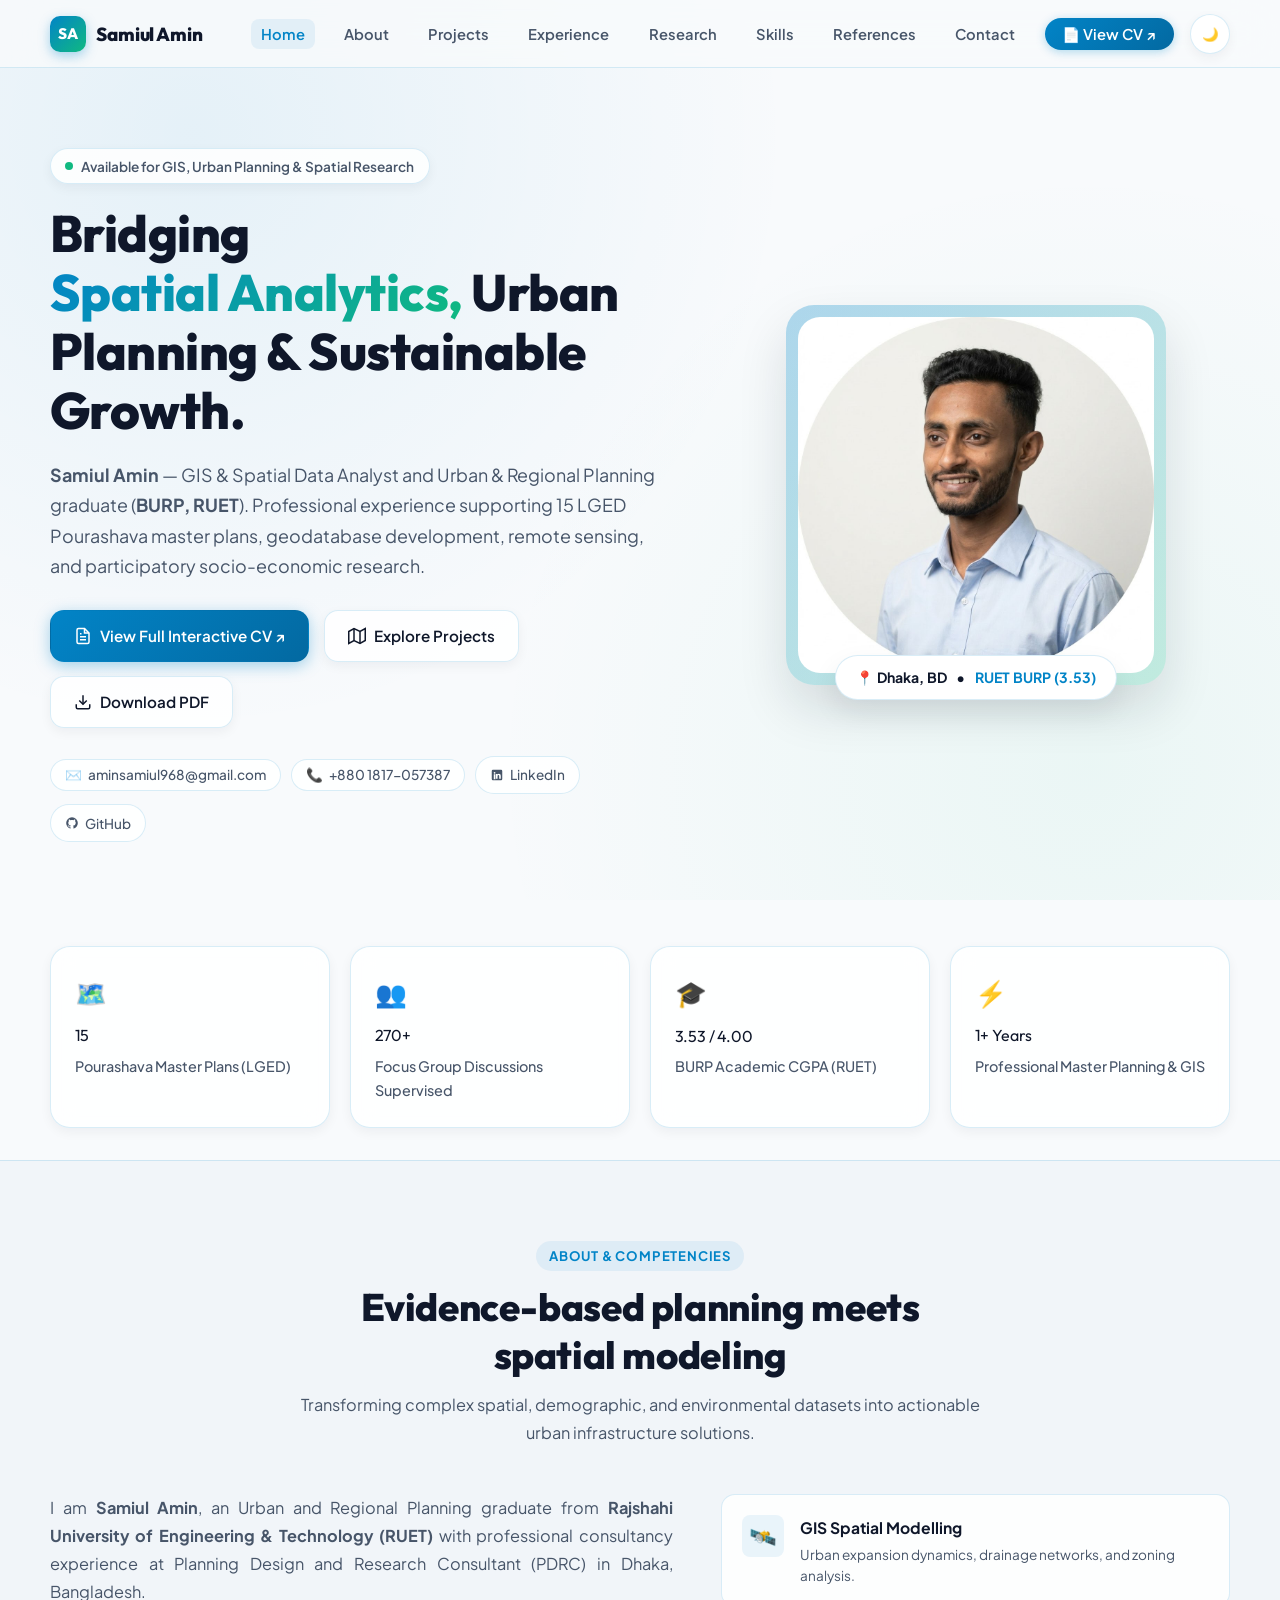
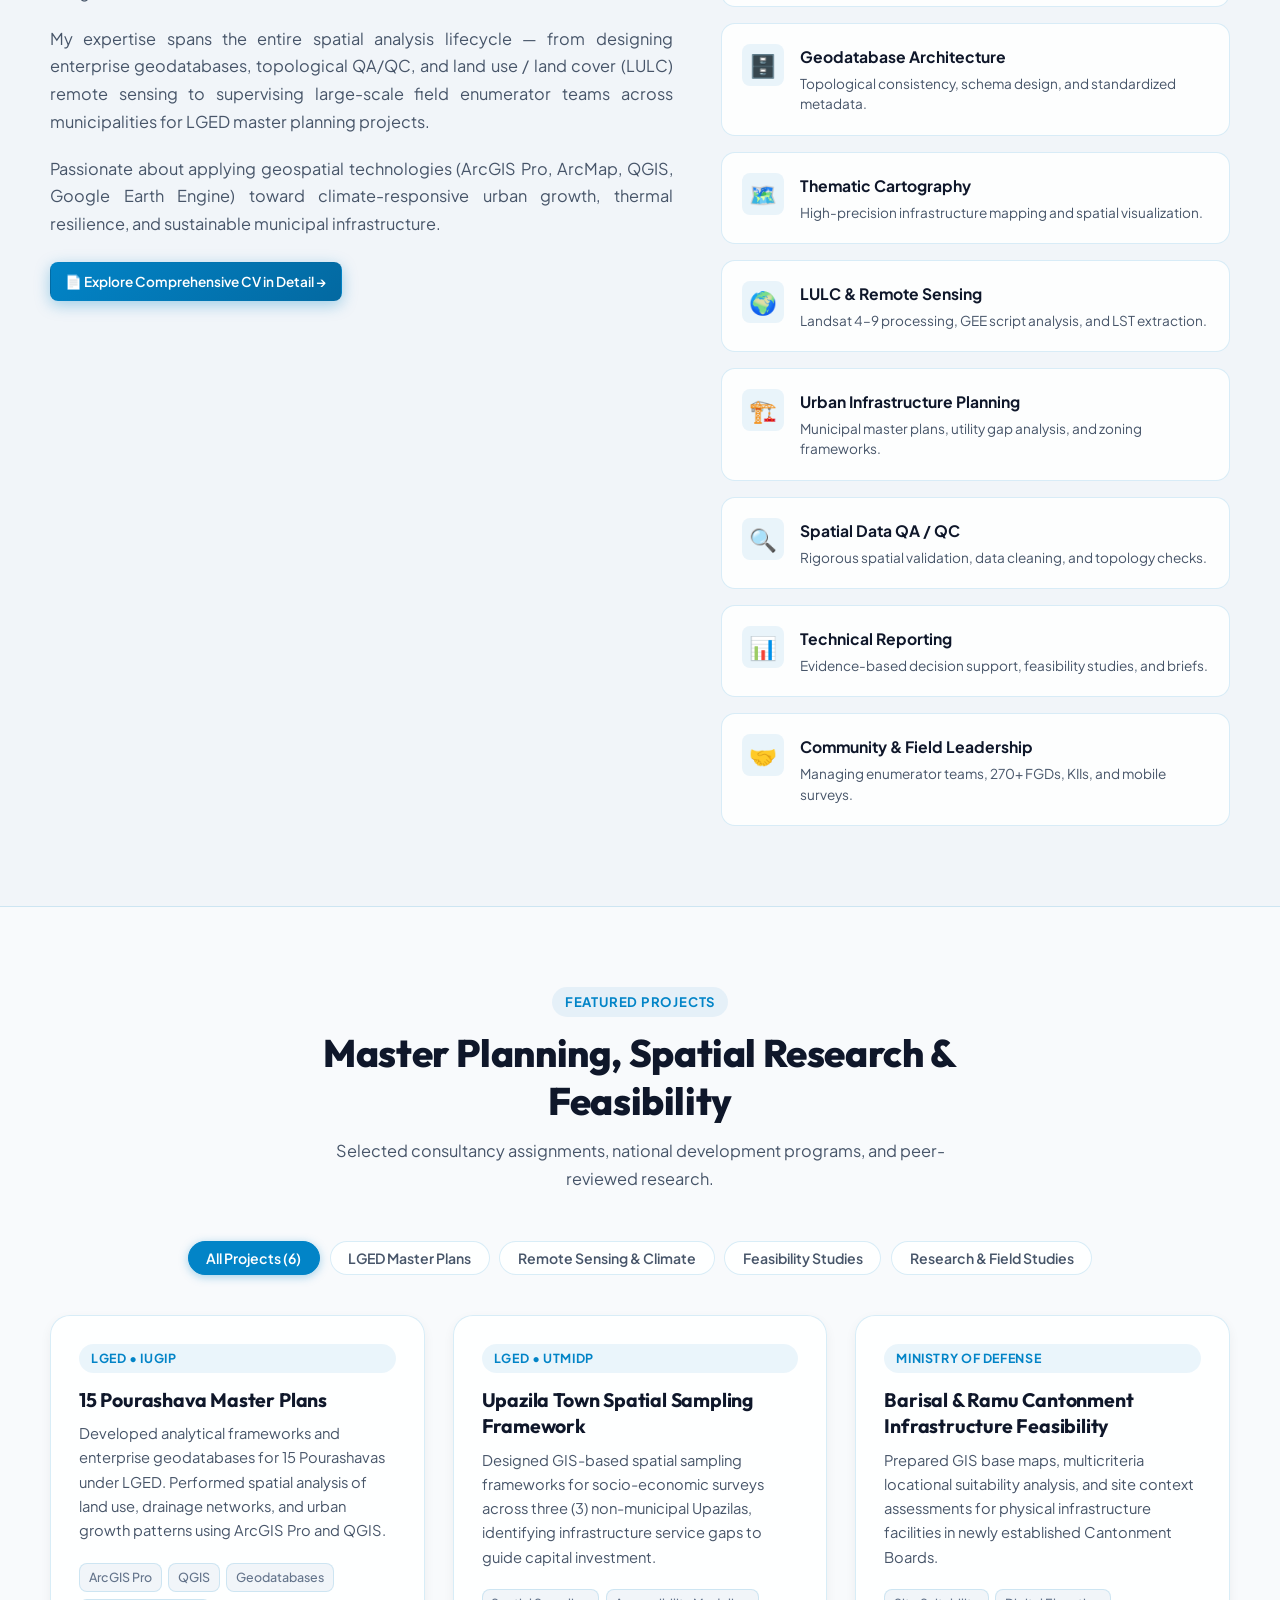
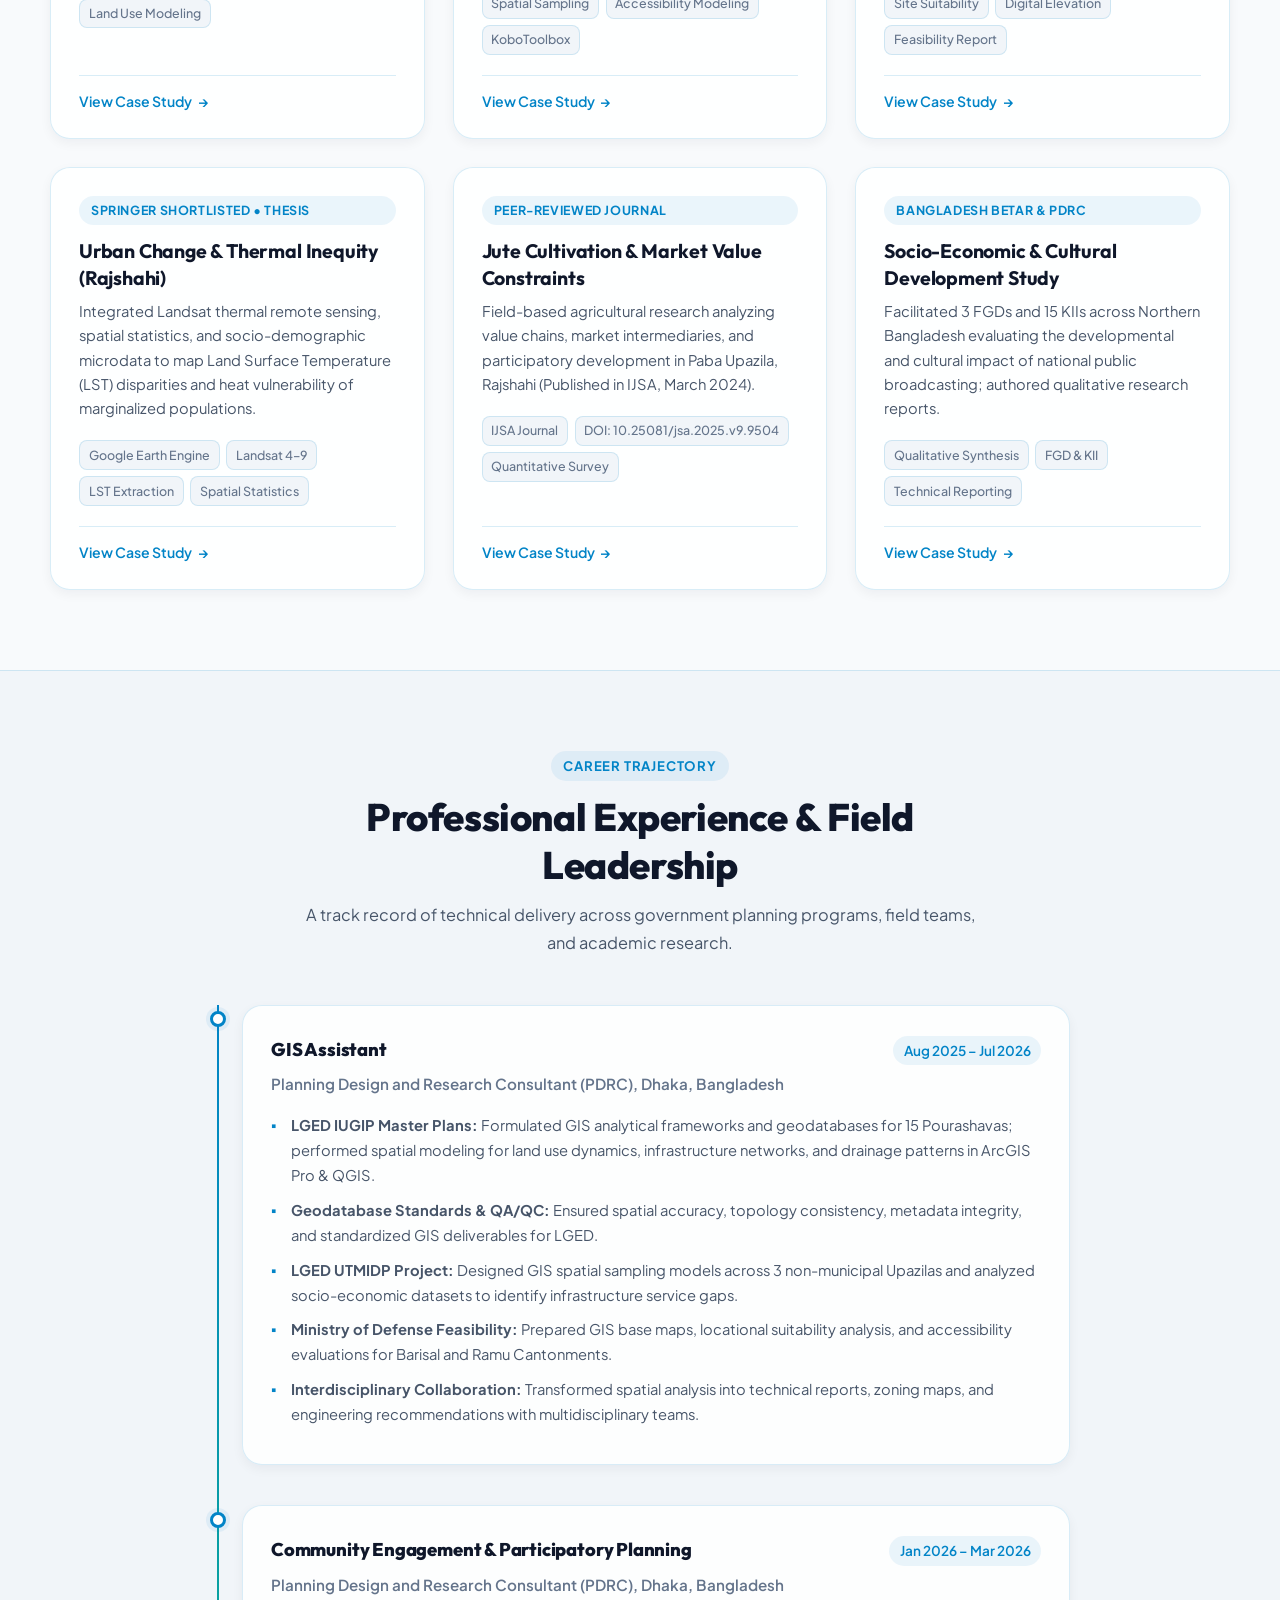
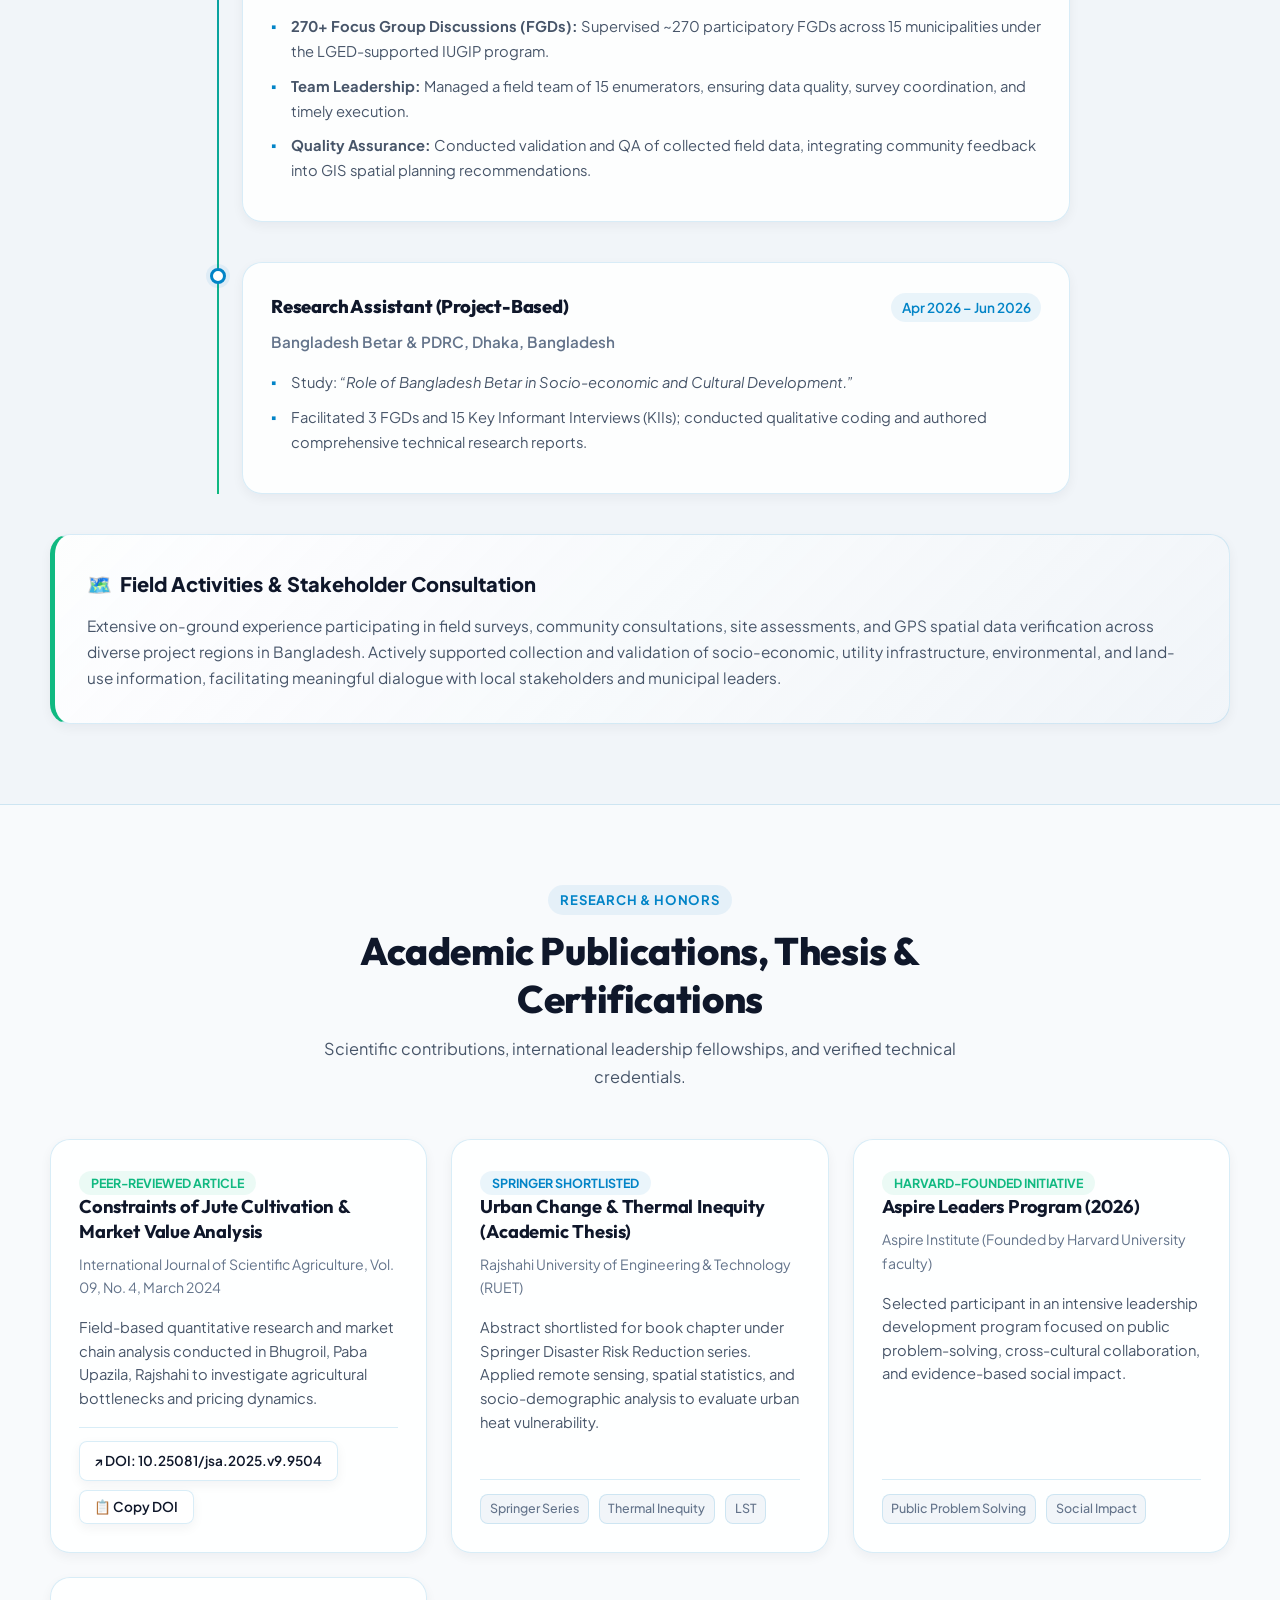
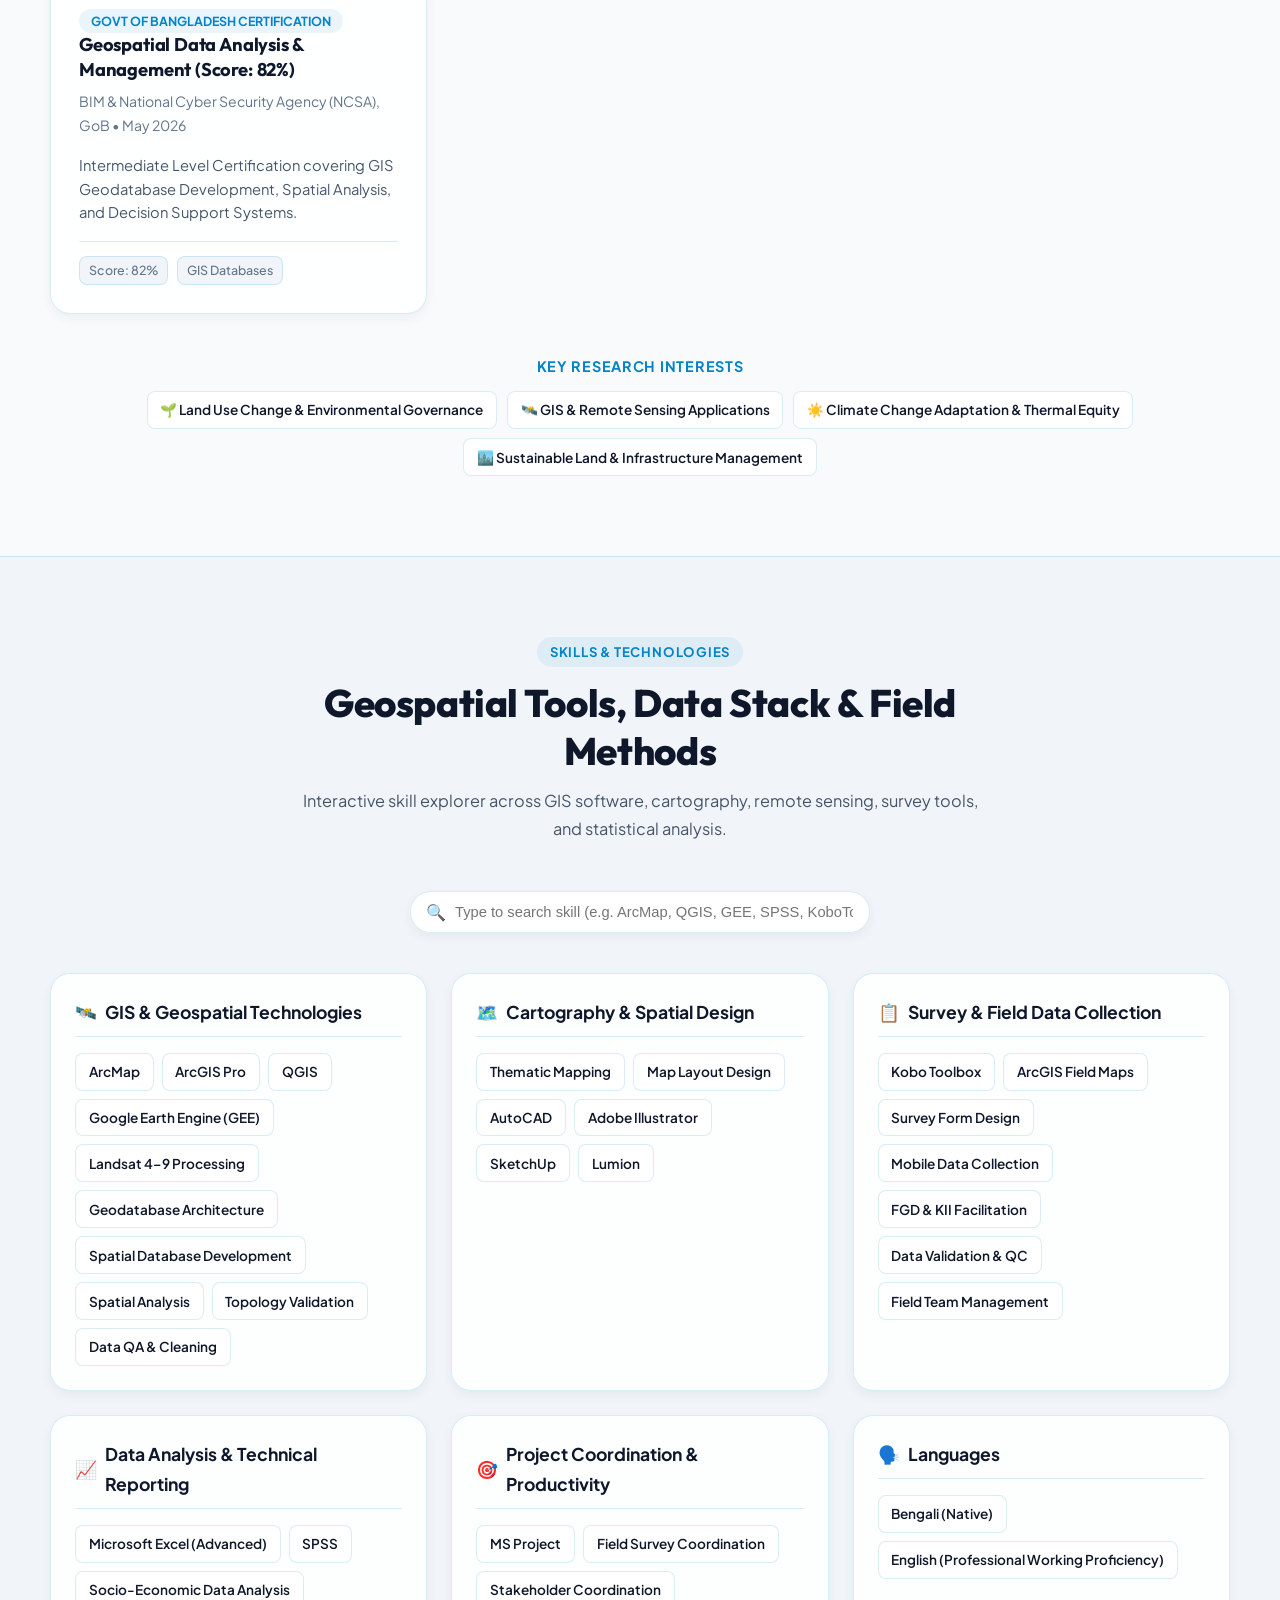
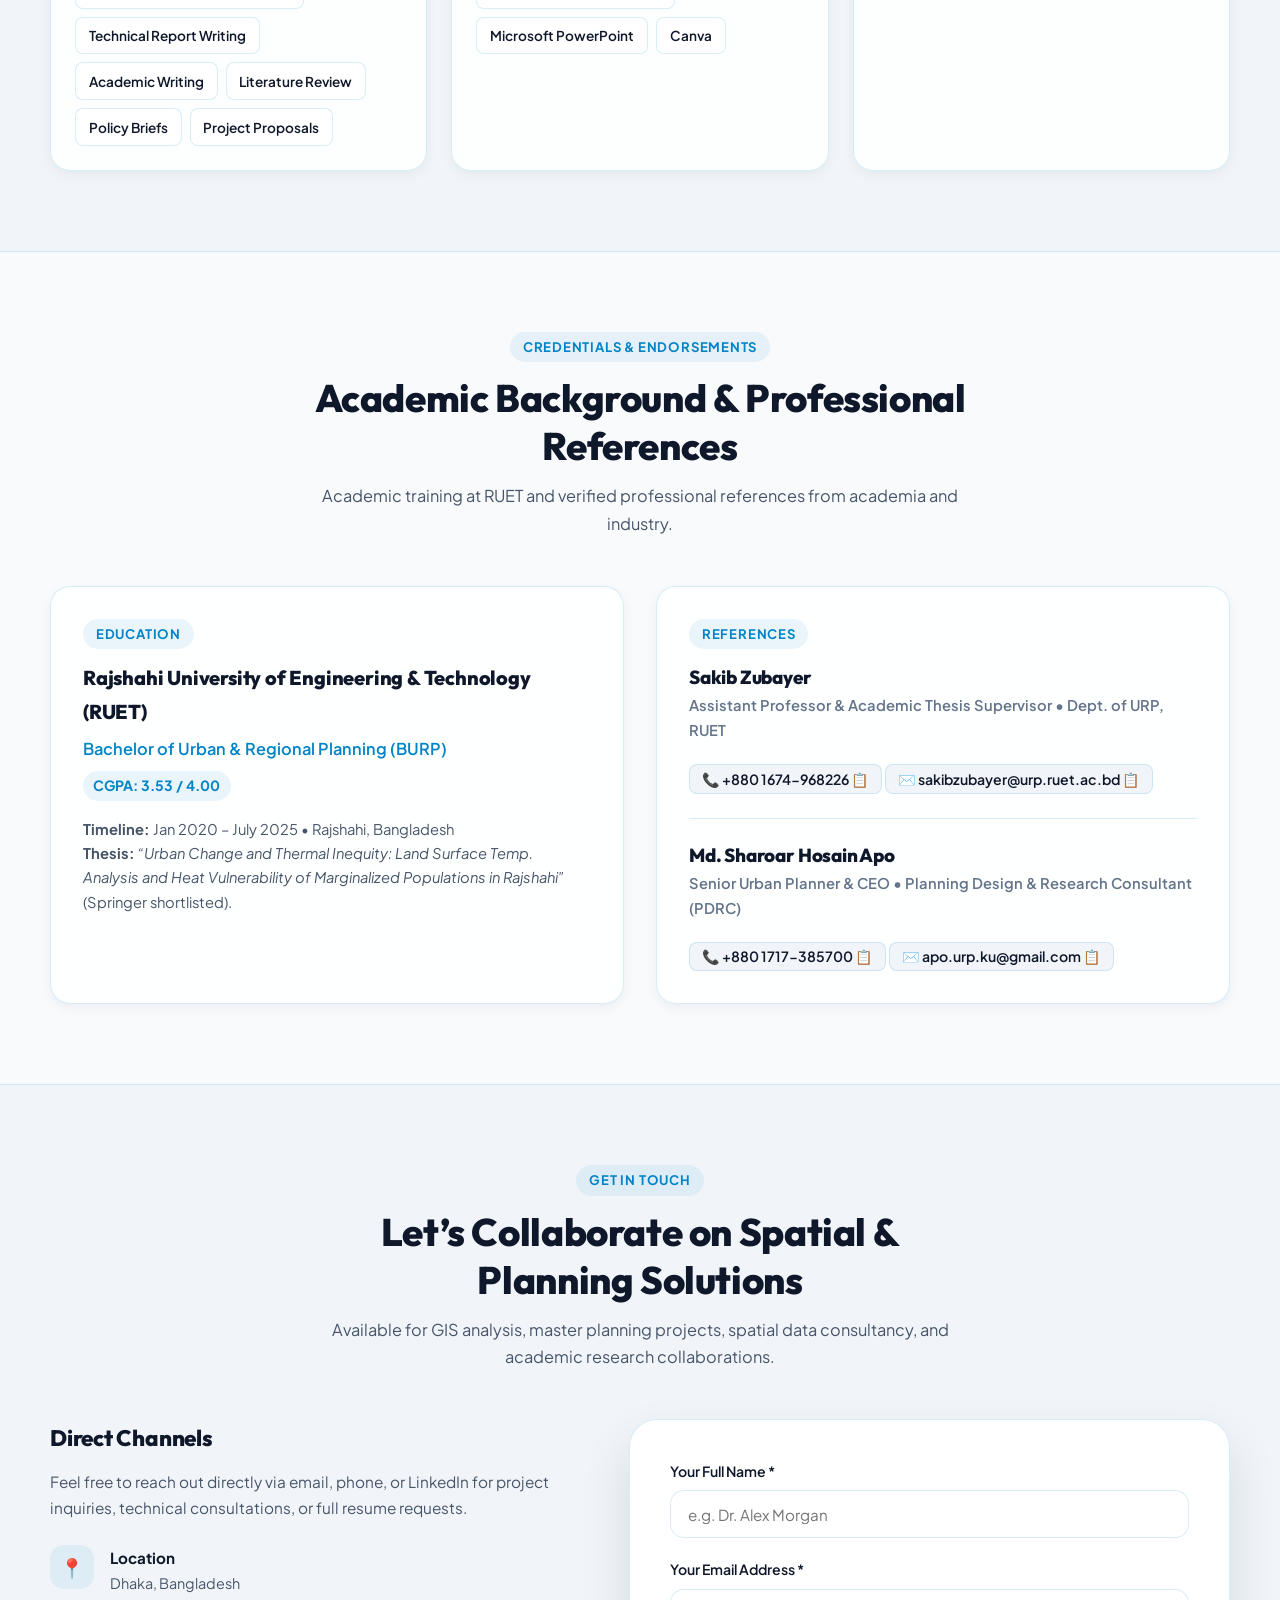
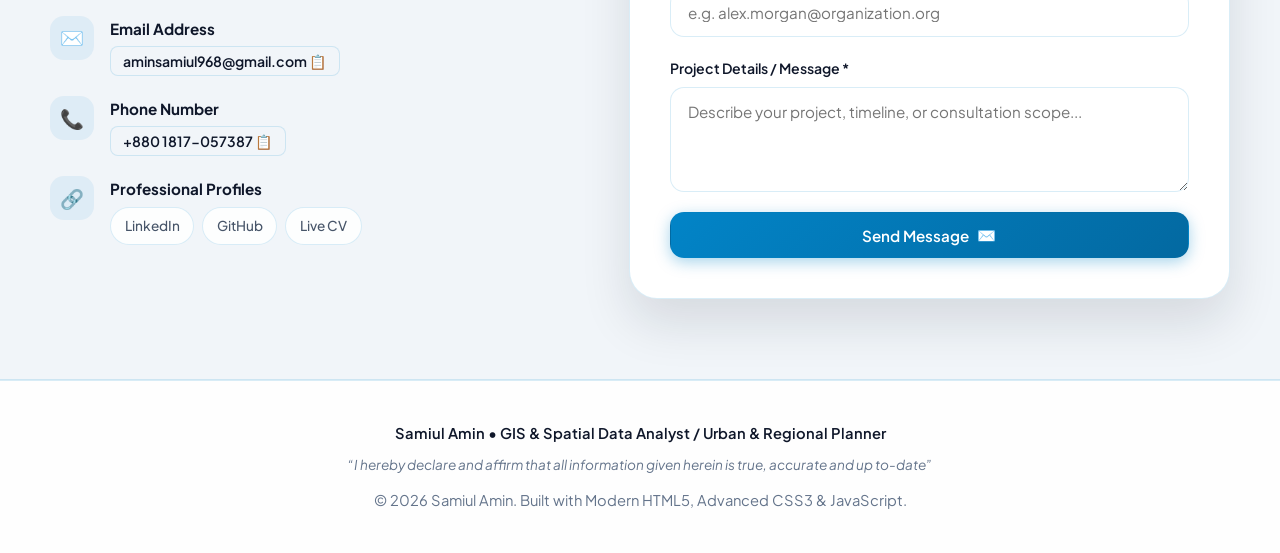
==== commit 2bb71dcd: "feat: complete overhaul of portfolio and CV based on latest credentials - Extracted and integrated l" ====
--- a/index.html
+++ b/index.html
@@ -1,465 +1,912 @@
 <!DOCTYPE html>
 <html lang="en">
-  <head>
-    <meta charset="UTF-8" />
-    <meta name="viewport" content="width=device-width, initial-scale=1.0" />
-    <meta name="description" content="Portfolio of Md. Samiul Amin - Urban & Regional Planner, GIS Analyst, and Research Assistant specializing in spatial analysis, master planning, remote sensing, and socio-economic research." />
-    <title>Md. Samiul Amin | Urban Planner, GIS Analyst & Researcher</title>
-    <!-- Google Fonts -->
-    <link rel="preconnect" href="https://fonts.googleapis.com" />
-    <link rel="preconnect" href="https://fonts.gstatic.com" crossorigin />
-    <link href="https://fonts.googleapis.com/css2?family=Outfit:wght@400;500;600;700;800&family=Plus+Jakarta+Sans:wght@400;500;600;700&display=swap" rel="stylesheet" />
-    <link rel="stylesheet" href="style.css" />
-    <script defer src="script.js"></script>
-  </head>
-  <body>
-    <div class="scroll-progress" id="scroll-progress"></div>
-
-    <header class="site-header">
-      <nav class="navbar container" aria-label="Primary navigation">
-        <a class="logo" href="#home">
-          <span class="logo-mark">SA</span>
-          <span class="logo-text">Samiul Amin</span>
-        </a>
+<head>
+  <meta charset="UTF-8" />
+  <meta name="viewport" content="width=device-width, initial-scale=1.0" />
+  <meta name="description" content="Portfolio of Samiul Amin — GIS & Spatial Data Analyst, Urban & Regional Planner specializing in LGED master planning, remote sensing, geodatabases, and socio-economic research." />
+  <meta name="keywords" content="Samiul Amin, GIS Analyst, Urban Planner, RUET, Spatial Data, ArcMap, QGIS, Google Earth Engine, LGED, Master Planning, Bangladesh" />
+  <meta name="author" content="Samiul Amin" />
+  <meta property="og:title" content="Samiul Amin | GIS & Spatial Data Analyst | Urban & Regional Planner" />
+  <meta property="og:description" content="Portfolio of Samiul Amin — LGED Master Planning, GIS Spatial Modeling, Remote Sensing, and Socio-Economic Research." />
+  <meta property="og:type" content="website" />
+  <meta property="og:url" content="https://aminsamiul.github.io" />
+  <meta property="og:image" content="https://aminsamiul.github.io/portrait.jpg" />
+  
+  <title>Samiul Amin | GIS & Spatial Data Analyst | Urban Planner</title>
+  
+  <!-- Fonts -->
+  <link rel="preconnect" href="https://fonts.googleapis.com" />
+  <link rel="preconnect" href="https://fonts.gstatic.com" crossorigin />
+  <link href="https://fonts.googleapis.com/css2?family=Outfit:wght@400;500;600;700;800&family=Plus+Jakarta+Sans:ital,wght@0,400;0,500;0,600;0,700;1,400&display=swap" rel="stylesheet" />
+  
+  <link rel="stylesheet" href="style.css" />
+  <script defer src="script.js"></script>
+</head>
+<body>
+  <!-- Top Scroll Progress Indicator -->
+  <div class="scroll-progress" id="scroll-progress" aria-hidden="true"></div>
+
+  <!-- Global Header Navigation -->
+  <header class="site-header">
+    <nav class="navbar container" aria-label="Primary navigation">
+      <a class="logo" href="#home" aria-label="Samiul Amin Home">
+        <span class="logo-mark">SA</span>
+        <span class="logo-text">Samiul Amin</span>
+      </a>
+      
+      <ul class="nav-links" id="nav-links">
+        <li><a href="#home">Home</a></li>
+        <li><a href="#about">About</a></li>
+        <li><a href="#projects">Projects</a></li>
+        <li><a href="#experience">Experience</a></li>
+        <li><a href="#research">Research</a></li>
+        <li><a href="#skills">Skills</a></li>
+        <li><a href="#references">References</a></li>
+        <li><a href="#contact">Contact</a></li>
+        <li><a class="nav-cv-pill" href="cv/" title="Open Interactive Curriculum Vitae">📄 View CV ↗</a></li>
+      </ul>
+
+      <div class="nav-controls">
+        <button class="theme-toggle" id="theme-toggle" type="button" aria-label="Toggle color theme">🌙</button>
         <button class="menu-toggle" id="menu-toggle" aria-expanded="false" aria-label="Toggle navigation">
           <span></span><span></span><span></span>
         </button>
-        <ul class="nav-links" id="nav-links">
-          <li><a href="#home">Home</a></li>
-          <li><a href="#about">About</a></li>
-          <li><a href="#projects">Projects</a></li>
-          <li><a href="#cv-viewer">Live CV</a></li>
-          <li><a href="#experience">Experience</a></li>
-          <li><a href="#research">Research</a></li>
-          <li><a href="#skills">Skills</a></li>
-          <li><a href="#contact">Contact</a></li>
-        </ul>
-        <button class="theme-toggle" id="theme-toggle" type="button" aria-label="Toggle color theme">🌙</button>
-      </nav>
-    </header>
-
-    <main>
-      <!-- Hero Section -->
-      <section id="home" class="hero">
-        <div class="hero-bg-glow"></div>
-        <div class="container hero-inner">
-          <div class="hero-visual reveal">
-            <div class="portrait-container">
-              <img src="portrait.jpg" alt="Portrait of Md. Samiul Amin" class="hero-portrait" />
-              <div class="portrait-ring"></div>
-            </div>
-            <div class="hero-badge">
-              <span class="pulse-beacon"></span> Available for GIS, Planning & Research Collaborations
-            </div>
-          </div>
-          <div class="hero-content reveal">
-            <div class="eyebrow-pill">
-              <span>Urban & Regional Planner</span>
-              <span class="dot">•</span>
-              <span>GIS Analyst</span>
-              <span class="dot">•</span>
-              <span>Research Specialist</span>
-            </div>
-            <h1>Bridging spatial analysis, urban planning & socio-economic research.</h1>
-            <p class="hero-copy">
-              BURP Graduate from <strong>RUET</strong> with professional expertise in LGED Pourashava master planning, GIS spatial modeling, qualitative research (FGD/KII), and urban climate vulnerability assessments.
-            </p>
-            <div class="hero-actions">
-              <button class="btn btn-primary" type="button" onclick="scrollToSection('cv-viewer')">
-                <svg width="18" height="18" viewBox="0 0 24 24" fill="none" stroke="currentColor" stroke-width="2"><path d="M14 2H6a2 2 0 0 0-2 2v16a2 2 0 0 0 2 2h12a2 2 0 0 0 2-2V8z"></path><polyline points="14 2 14 8 20 8"></polyline><line x1="16" y1="13" x2="8" y2="13"></line><line x1="16" y1="17" x2="8" y2="17"></line><polyline points="10 9 9 9 8 9"></polyline></svg>
-                View Live CVs
-              </button>
-              <a class="btn btn-secondary" href="Samiul_Amin_GIS_Analyst_CV.pdf" target="_blank" rel="noreferrer">
-                <svg width="18" height="18" viewBox="0 0 24 24" fill="none" stroke="currentColor" stroke-width="2"><path d="M21 15v4a2 2 0 0 1-2 2H5a2 2 0 0 1-2-2v-4"></path><polyline points="7 10 12 15 17 10"></polyline><line x1="12" y1="15" x2="12" y2="3"></line></svg>
-                GIS CV (PDF)
-              </a>
-              <a class="btn btn-secondary" href="Samiul_Amin_Research_Assistant_CV.pdf" target="_blank" rel="noreferrer">
-                <svg width="18" height="18" viewBox="0 0 24 24" fill="none" stroke="currentColor" stroke-width="2"><path d="M21 15v4a2 2 0 0 1-2 2H5a2 2 0 0 1-2-2v-4"></path><polyline points="7 10 12 15 17 10"></polyline><line x1="12" y1="15" x2="12" y2="3"></line></svg>
-                Research CV (PDF)
-              </a>
-            </div>
-            <div class="social-quick-links">
-              <a href="https://linkedin.com/in/aminsamiul" target="_blank" rel="noreferrer" title="LinkedIn">
-                <svg width="20" height="20" fill="currentColor" viewBox="0 0 24 24"><path d="M19 3a2 2 0 0 1 2 2v14a2 2 0 0 1-2 2H5a2 2 0 0 1-2-2V5a2 2 0 0 1 2-2h14m-.5 15.5v-5.3a3.26 3.26 0 0 0-3.26-3.26c-.85 0-1.84.52-2.28 1.3v-1.11h-2.79v8.37h2.79v-4.93c0-.77.62-1.4 1.39-1.4a1.4 1.4 0 0 1 1.4 1.4v4.93h2.75M6.46 10.9v8.37H9.25V10.9H6.46M7.86 6.72a1.49 1.49 0 0 0-1.5 1.5 1.5 1.5 0 0 0 1.5 1.5 1.5 1.5 0 0 0 1.5-1.5 1.49 1.49 0 0 0-1.5-1.5z"/></svg>
-                LinkedIn
-              </a>
-              <a href="https://github.com/aminsamiul" target="_blank" rel="noreferrer" title="GitHub">
-                <svg width="20" height="20" fill="currentColor" viewBox="0 0 24 24"><path d="M12 2A10 10 0 0 0 2 12c0 4.42 2.87 8.17 6.84 9.5.5.08.66-.23.66-.5v-1.69c-2.77.6-3.36-1.34-3.36-1.34-.46-1.16-1.11-1.47-1.11-1.47-.91-.62.07-.6.07-.6 1 .07 1.53 1.03 1.53 1.03.87 1.52 2.34 1.07 2.91.83.1-.65.35-1.09.63-1.34-2.22-.25-4.55-1.11-4.55-4.92 0-1.11.38-2 1.03-2.71-.1-.25-.45-1.29.1-2.64 0 0 .84-.27 2.75 1.02.79-.22 1.65-.33 2.5-.33.85 0 1.71.11 2.5.33 1.91-1.29 2.75-1.02 2.75-1.02.55 1.35.2 2.39.1 2.64.65.71 1.03 1.6 1.03 2.71 0 3.82-2.34 4.66-4.57 4.91.36.31.69.92.69 1.85V21c0 .27.16.59.67.5C19.14 20.16 22 16.42 22 12A10 10 0 0 0 12 2z"/></svg>
-                GitHub
-              </a>
-              <button class="copy-chip" onclick="copyContact('aminsamiul968@gmail.com', 'Email copied!')" type="button">
-                ✉️ aminsamiul968@gmail.com
-              </button>
-            </div>
-          </div>
-        </div>
-      </section>
-
-      <!-- Key Metrics Section -->
-      <section class="stats-section container reveal">
-        <article class="stat-card">
-          <div class="stat-icon">🗺️</div>
-          <strong>15</strong>
-          <span>Pourashava Master Plans (LGED)</span>
+      </div>
+    </nav>
+  </header>
+
+  <main>
+    <!-- Hero Section -->
+    <section id="home" class="hero">
+      <canvas id="hero-canvas" aria-hidden="true"></canvas>
+      <div class="container hero-inner">
+        
+        <div class="hero-content reveal">
+          <div class="status-badge">
+            <span class="pulse-dot"></span> Available for GIS, Urban Planning & Spatial Research
+          </div>
+
+          <h1 class="hero-title">
+            Bridging <span class="hero-title-highlight">Spatial Analytics,</span> Urban Planning &amp; Sustainable Growth.
+          </h1>
+
+          <p class="hero-subtitle">
+            <strong>Samiul Amin</strong> — GIS &amp; Spatial Data Analyst and Urban &amp; Regional Planning graduate (<strong>BURP, RUET</strong>). Professional experience supporting 15 LGED Pourashava master plans, geodatabase development, remote sensing, and participatory socio-economic research.
+          </p>
+
+          <div class="hero-actions">
+            <a class="btn btn-primary" href="cv/" title="Explore Full Interactive Curriculum Vitae">
+              <svg width="18" height="18" viewBox="0 0 24 24" fill="none" stroke="currentColor" stroke-width="2"><path d="M14 2H6a2 2 0 0 0-2 2v16a2 2 0 0 0 2 2h12a2 2 0 0 0 2-2V8z"></path><polyline points="14 2 14 8 20 8"></polyline><line x1="16" y1="13" x2="8" y2="13"></line><line x1="16" y1="17" x2="8" y2="17"></line><polyline points="10 9 9 9 8 9"></polyline></svg>
+              View Full Interactive CV ↗
+            </a>
+            <a class="btn btn-secondary" href="#projects">
+              <svg width="18" height="18" viewBox="0 0 24 24" fill="none" stroke="currentColor" stroke-width="2"><polygon points="1 6 1 22 8 18 16 22 23 18 23 2 16 6 8 2 1 6"></polygon><line x1="8" y1="2" x2="8" y2="18"></line><line x1="16" y1="6" x2="16" y2="22"></line></svg>
+              Explore Projects
+            </a>
+            <a class="btn btn-secondary" href="Samiul_Amin_GIS_Urban_Planning_CV.pdf" download="Samiul_Amin_CV.pdf">
+              <svg width="18" height="18" viewBox="0 0 24 24" fill="none" stroke="currentColor" stroke-width="2"><path d="M21 15v4a2 2 0 0 1-2 2H5a2 2 0 0 1-2-2v-4"></path><polyline points="7 10 12 15 17 10"></polyline><line x1="12" y1="15" x2="12" y2="3"></line></svg>
+              Download PDF
+            </a>
+          </div>
+
+          <div class="hero-social-chips">
+            <button class="social-chip" onclick="copyContact('aminsamiul968@gmail.com', 'Email copied to clipboard!')" type="button" title="Copy Email">
+              <span>✉️</span> aminsamiul968@gmail.com
+            </button>
+            <button class="social-chip" onclick="copyContact('+8801817057387', 'Phone copied to clipboard!')" type="button" title="Copy Phone">
+              <span>📞</span> +880 1817-057387
+            </button>
+            <a class="social-chip" href="https://linkedin.com/in/aminsamiul" target="_blank" rel="noreferrer" title="LinkedIn Profile">
+              <svg width="14" height="14" fill="currentColor" viewBox="0 0 24 24"><path d="M19 3a2 2 0 0 1 2 2v14a2 2 0 0 1-2 2H5a2 2 0 0 1-2-2V5a2 2 0 0 1 2-2h14m-.5 15.5v-5.3a3.26 3.26 0 0 0-3.26-3.26c-.85 0-1.84.52-2.28 1.3v-1.11h-2.79v8.37h2.79v-4.93c0-.77.62-1.4 1.39-1.4a1.4 1.4 0 0 1 1.4 1.4v4.93h2.75M6.46 10.9v8.37H9.25V10.9H6.46M7.86 6.72a1.49 1.49 0 0 0-1.5 1.5 1.5 1.5 0 0 0 1.5 1.5 1.5 1.5 0 0 0 1.5-1.5 1.49 1.49 0 0 0-1.5-1.5z"/></svg>
+              LinkedIn
+            </a>
+            <a class="social-chip" href="https://github.com/aminsamiul" target="_blank" rel="noreferrer" title="GitHub Profile">
+              <svg width="14" height="14" fill="currentColor" viewBox="0 0 24 24"><path d="M12 2A10 10 0 0 0 2 12c0 4.42 2.87 8.17 6.84 9.5.5.08.66-.23.66-.5v-1.69c-2.77.6-3.36-1.34-3.36-1.34-.46-1.16-1.11-1.47-1.11-1.47-.91-.62.07-.6.07-.6 1 .07 1.53 1.03 1.53 1.03.87 1.52 2.34 1.07 2.91.83.1-.65.35-1.09.63-1.34-2.22-.25-4.55-1.11-4.55-4.92 0-1.11.38-2 1.03-2.71-.1-.25-.45-1.29.1-2.64 0 0 .84-.27 2.75 1.02.79-.22 1.65-.33 2.5-.33.85 0 1.71.11 2.5.33 1.91-1.29 2.75-1.02 2.75-1.02.55 1.35.2 2.39.1 2.64.65.71 1.03 1.6 1.03 2.71 0 3.82-2.34 4.66-4.57 4.91.36.31.69.92.69 1.85V21c0 .27.16.59.67.5C19.14 20.16 22 16.42 22 12A10 10 0 0 0 12 2z"/></svg>
+              GitHub
+            </a>
+          </div>
+        </div>
+
+        <div class="hero-visual reveal">
+          <div class="portrait-wrapper">
+            <div class="portrait-card">
+              <img src="portrait.jpg" alt="Samiul Amin - GIS Analyst & Urban Planner" class="portrait-img" />
+            </div>
+            <div class="floating-stat-badge">
+              <span>📍 Dhaka, BD</span>
+              <span>•</span>
+              <span class="accent-text">RUET BURP (3.53)</span>
+            </div>
+          </div>
+        </div>
+
+      </div>
+    </section>
+
+    <!-- Key Metrics Section -->
+    <section class="metrics-section container reveal" aria-label="Key professional impact statistics">
+      <div class="metrics-grid">
+        <article class="metric-card">
+          <div class="metric-icon">🗺️</div>
+          <div class="stat-number" data-target="15" data-suffix="">15</div>
+          <div class="metric-label">Pourashava Master Plans (LGED)</div>
         </article>
-        <article class="stat-card">
-          <div class="stat-icon">👥</div>
-          <strong>270+</strong>
-          <span>FGDs Supervised & Coordinated</span>
+
+        <article class="metric-card">
+          <div class="metric-icon">👥</div>
+          <div class="stat-number" data-target="270" data-suffix="+">270+</div>
+          <div class="metric-label">Focus Group Discussions Supervised</div>
         </article>
-        <article class="stat-card">
-          <div class="stat-icon">🎓</div>
-          <strong>3.53 / 4.00</strong>
-          <span>BURP Academic CGPA (RUET)</span>
+
+        <article class="metric-card">
+          <div class="metric-icon">🎓</div>
+          <div class="stat-number" data-target="3.53" data-decimals="2" data-suffix=" / 4.00">3.53 / 4.00</div>
+          <div class="metric-label">BURP Academic CGPA (RUET)</div>
         </article>
-      </section>
-
-      <!-- About Section -->
-      <section id="about" class="section section-alt">
-        <div class="container about-grid">
-          <div class="reveal">
-            <p class="section-label">About Me</p>
-            <h2>Planning with spatial precision, data integrity, and community voice.</h2>
+
+        <article class="metric-card">
+          <div class="metric-icon">⚡</div>
+          <div class="stat-number" data-target="1" data-suffix="+ Years">1+ Years</div>
+          <div class="metric-label">Professional Master Planning &amp; GIS</div>
+        </article>
+      </div>
+    </section>
+
+    <!-- About & Core Competencies Section -->
+    <section id="about" class="section section-alt">
+      <div class="container">
+        
+        <div class="section-header reveal">
+          <span class="section-tag">About &amp; Competencies</span>
+          <h2 class="section-title">Evidence-based planning meets spatial modeling</h2>
+          <p class="section-desc">Transforming complex spatial, demographic, and environmental datasets into actionable urban infrastructure solutions.</p>
+        </div>
+
+        <div class="about-grid">
+          <div class="about-text reveal">
             <p>
-              I am <strong>Md. Samiul Amin</strong>, an Urban & Regional Planning graduate from Rajshahi University of Engineering & Technology (RUET) based in Dhaka, Bangladesh.
+              I am <strong>Samiul Amin</strong>, an Urban and Regional Planning graduate from <strong>Rajshahi University of Engineering &amp; Technology (RUET)</strong> with professional consultancy experience at Planning Design and Research Consultant (PDRC) in Dhaka, Bangladesh.
             </p>
             <p>
-              My work combines advanced geospatial analytics (ArcGIS Pro, ArcMap, QGIS, Google Earth Engine) with qualitative socio-economic research (FGDs, KIIs, participatory planning). I have supported major infrastructure master planning projects under LGED and Ministry of Defense feasibility studies.
+              My expertise spans the entire spatial analysis lifecycle &mdash; from designing enterprise geodatabases, topological QA/QC, and land use / land cover (LULC) remote sensing to supervising large-scale field enumerator teams across municipalities for LGED master planning projects.
             </p>
-            <div class="about-pills">
-              <span class="pill">Geodatabase Architecture</span>
-              <span class="pill">LULC Remote Sensing</span>
-              <span class="pill">Qualitative Data Analysis</span>
-              <span class="pill">Urban Climate Resilience</span>
-            </div>
-          </div>
-          <div class="contact-card reveal">
-            <h3>Contact Information</h3>
-            <p><strong>Location:</strong> Dhaka, Bangladesh</p>
-            <p><strong>Phone:</strong> <button class="copy-text-btn" onclick="copyContact('+8801817057387', 'Phone copied!')">+880 1817-057387 📋</button></p>
-            <p><strong>Email:</strong> <button class="copy-text-btn" onclick="copyContact('aminsamiul968@gmail.com', 'Email copied!')">aminsamiul968@gmail.com 📋</button></p>
-            <p><strong>LinkedIn:</strong> <a href="https://linkedin.com/in/aminsamiul" target="_blank" rel="noreferrer">linkedin.com/in/aminsamiul</a></p>
-            <p><strong>Website:</strong> <a href="https://aminsamiul.github.io" target="_blank" rel="noreferrer">aminsamiul.github.io</a></p>
-            <a class="text-link" href="llm.txt" download>📥 Download Complete CV (Text Format)</a>
-          </div>
-        </div>
-      </section>
-
-      <!-- Featured Projects Section -->
-      <section id="projects" class="section">
-        <div class="container">
-          <p class="section-label reveal">Featured Projects</p>
-          <h2 class="section-title reveal">Master planning, spatial research & feasibility studies</h2>
+            <p>
+              Passionate about applying geospatial technologies (ArcGIS Pro, ArcMap, QGIS, Google Earth Engine) toward climate-responsive urban growth, thermal resilience, and sustainable municipal infrastructure.
+            </p>
+            <div style="margin-top: 1.5rem;">
+              <a class="btn btn-primary btn-sm" href="cv/">📄 Explore Comprehensive CV in Detail →</a>
+            </div>
+          </div>
+
+          <div class="competencies-grid reveal">
+            <div class="competency-card">
+              <div class="competency-icon">🛰️</div>
+              <div>
+                <div class="competency-title">GIS Spatial Modelling</div>
+                <div class="competency-desc">Urban expansion dynamics, drainage networks, and zoning analysis.</div>
+              </div>
+            </div>
+
+            <div class="competency-card">
+              <div class="competency-icon">🗄️</div>
+              <div>
+                <div class="competency-title">Geodatabase Architecture</div>
+                <div class="competency-desc">Topological consistency, schema design, and standardized metadata.</div>
+              </div>
+            </div>
+
+            <div class="competency-card">
+              <div class="competency-icon">🗺️</div>
+              <div>
+                <div class="competency-title">Thematic Cartography</div>
+                <div class="competency-desc">High-precision infrastructure mapping and spatial visualization.</div>
+              </div>
+            </div>
+
+            <div class="competency-card">
+              <div class="competency-icon">🌍</div>
+              <div>
+                <div class="competency-title">LULC &amp; Remote Sensing</div>
+                <div class="competency-desc">Landsat 4–9 processing, GEE script analysis, and LST extraction.</div>
+              </div>
+            </div>
+
+            <div class="competency-card">
+              <div class="competency-icon">🏗️</div>
+              <div>
+                <div class="competency-title">Urban Infrastructure Planning</div>
+                <div class="competency-desc">Municipal master plans, utility gap analysis, and zoning frameworks.</div>
+              </div>
+            </div>
+
+            <div class="competency-card">
+              <div class="competency-icon">🔍</div>
+              <div>
+                <div class="competency-title">Spatial Data QA / QC</div>
+                <div class="competency-desc">Rigorous spatial validation, data cleaning, and topology checks.</div>
+              </div>
+            </div>
+
+            <div class="competency-card">
+              <div class="competency-icon">📊</div>
+              <div>
+                <div class="competency-title">Technical Reporting</div>
+                <div class="competency-desc">Evidence-based decision support, feasibility studies, and briefs.</div>
+              </div>
+            </div>
+
+            <div class="competency-card">
+              <div class="competency-icon">🤝</div>
+              <div>
+                <div class="competency-title">Community &amp; Field Leadership</div>
+                <div class="competency-desc">Managing enumerator teams, 270+ FGDs, KIIs, and mobile surveys.</div>
+              </div>
+            </div>
+          </div>
+        </div>
+
+      </div>
+    </section>
+
+    <!-- Featured Projects Section (Interactive Grid) -->
+    <section id="projects" class="section">
+      <div class="container">
+        
+        <div class="section-header reveal">
+          <span class="section-tag">Featured Projects</span>
+          <h2 class="section-title">Master Planning, Spatial Research &amp; Feasibility</h2>
+          <p class="section-desc">Selected consultancy assignments, national development programs, and peer-reviewed research.</p>
+        </div>
+
+        <!-- Project Filter Buttons -->
+        <div class="project-filter-bar reveal">
+          <button class="filter-btn active" data-filter="all" type="button">All Projects (6)</button>
+          <button class="filter-btn" data-filter="lged" type="button">LGED Master Plans</button>
+          <button class="filter-btn" data-filter="remote-sensing" type="button">Remote Sensing &amp; Climate</button>
+          <button class="filter-btn" data-filter="feasibility" type="button">Feasibility Studies</button>
+          <button class="filter-btn" data-filter="research" type="button">Research &amp; Field Studies</button>
+        </div>
+
+        <!-- Projects Grid -->
+        <div class="projects-grid">
           
-          <div class="project-grid">
-            <article class="project-card reveal">
-              <div class="project-badge">LGED IUGIP</div>
-              <h3>15 Pourashava Master Plans</h3>
-              <p>Supported research & spatial database development for 15 Pourashavas under LGED. Conducted spatial modeling for land use dynamics, drainage patterns, and urban expansion trends.</p>
-              <div class="chip-row">
-                <span>ArcGIS Pro</span>
-                <span>QGIS</span>
-                <span>Land Use Modeling</span>
-                <span>Geodatabases</span>
-              </div>
-            </article>
-
-            <article class="project-card reveal">
-              <div class="project-badge">LGED UTMIDP</div>
-              <h3>Upazila Town Spatial Sampling Framework</h3>
-              <p>Designed GIS-based spatial sampling frameworks across 3 Upazila towns. Analyzed spatial & socio-economic datasets to identify infrastructure service gaps.</p>
-              <div class="chip-row">
-                <span>Spatial Sampling</span>
-                <span>Accessibility Analysis</span>
-                <span>UTMIDP</span>
-              </div>
-            </article>
-
-            <article class="project-card reveal">
-              <div class="project-badge">Academic Thesis</div>
-              <h3>Urban Change & Thermal Inequity (Rajshahi)</h3>
-              <p>Integrated Landsat thermal remote sensing, spatial statistics, and socio-demographic datasets to map urban heat vulnerability among marginalized populations.</p>
-              <div class="chip-row">
-                <span>Springer Shortlisted</span>
-                <span>GEE</span>
-                <span>LST Analysis</span>
-                <span>Climate Equity</span>
-              </div>
-            </article>
-
-            <article class="project-card reveal">
-              <div class="project-badge">Peer-Reviewed</div>
-              <h3>Jute Cultivation & Market Value Constraints</h3>
-              <p>Field-based research analyzing agricultural constraints, market chains, and participatory approaches in Paba Upazila, Rajshahi (IJSA Journal, March 2024).</p>
-              <div class="chip-row">
-                <span>DOI: 10.25081/jsa.2025.v9.9504</span>
-                <span>Market Chain</span>
-              </div>
-            </article>
-
-            <article class="project-card reveal">
-              <div class="project-badge">Ministry of Defense</div>
-              <h3>Cantonment Boards Infrastructure Feasibility</h3>
-              <p>Prepared GIS base maps, locational suitability analysis, and site context evaluations for physical infrastructure in Barisal and Ramu Cantonment Boards.</p>
-              <div class="chip-row">
-                <span>Base Mapping</span>
-                <span>Site Suitability</span>
-                <span>Feasibility</span>
-              </div>
-            </article>
-
-            <article class="project-card reveal">
-              <div class="project-badge">Bangladesh Betar</div>
-              <h3>Socio-Economic Development Study</h3>
-              <p>Facilitated 3 FGDs and 15 KIIs across Northern Bangladesh. Performed qualitative thematic synthesis and authored technical research reports.</p>
-              <div class="chip-row">
-                <span>Qualitative Synthesis</span>
-                <span>FGD & KII</span>
-                <span>PDRC</span>
-              </div>
-            </article>
-          </div>
-        </div>
-      </section>
-
-      <!-- Advanced Live Google Docs CV Viewer -->
-      <section id="cv-viewer" class="section section-alt">
-        <div class="container">
-          <div class="cv-header reveal">
+          <!-- Project 1: LGED IUGIP -->
+          <article class="project-card reveal" data-category="lged">
             <div>
-              <p class="section-label">Live Google Docs & Document Viewer</p>
-              <h2 class="section-title">Interactive Resume & CV Viewer</h2>
-            </div>
-            <div class="live-status-badge">
-              <span class="pulse-dot"></span> Live Sync Enabled from Google Docs
-            </div>
-          </div>
-
-          <div class="cv-viewer-card reveal">
-            <div class="cv-tabs-bar">
-              <div class="cv-tabs" role="tablist">
-                <button class="cv-tab active" id="tab-gis" type="button" role="tab" aria-selected="true" onclick="switchCvTab('gis')">
-                  🗺️ GIS Analyst CV
-                </button>
-                <button class="cv-tab" id="tab-research" type="button" role="tab" aria-selected="false" onclick="switchCvTab('research')">
-                  📊 Research Assistant CV
-                </button>
-              </div>
-              <div class="cv-actions">
-                <button class="btn btn-sm btn-secondary" type="button" onclick="openCvFullscreen()">⛶ Fullscreen</button>
-                <a id="gdoc-external-link" class="btn btn-sm btn-secondary" href="https://docs.google.com/document/d/133anLjHZHYtw2hYV_blJY9IR0KdH5CyFJXv4293qwug/edit" target="_blank" rel="noreferrer">↗ Open Google Doc</a>
-                <a id="pdf-download-link" class="btn btn-sm btn-primary" href="Samiul_Amin_GIS_Analyst_CV.pdf" target="_blank" rel="noreferrer">📥 Download PDF</a>
-              </div>
-            </div>
-
-            <div class="iframe-wrapper">
-              <div class="iframe-loader" id="iframe-loader">
-                <div class="spinner"></div>
-                <p>Loading Live Document from Google Docs...</p>
-              </div>
-              <iframe
-                id="cv-iframe"
-                src="https://docs.google.com/document/d/133anLjHZHYtw2hYV_blJY9IR0KdH5CyFJXv4293qwug/preview"
-                title="Live CV Document Viewer"
-                allow="autoplay"
-                onload="hideIframeLoader()"
-              ></iframe>
-            </div>
-          </div>
-        </div>
-      </section>
-
-      <!-- Experience Section -->
-      <section id="experience" class="section">
-        <div class="container">
-          <p class="section-label reveal">Experience</p>
-          <h2 class="section-title reveal">Professional journey</h2>
-          <div class="timeline reveal">
-            <article class="timeline-card">
-              <div class="timeline-marker"></div>
+              <div class="project-tag-pill">LGED • IUGIP</div>
+              <h3 class="project-title">15 Pourashava Master Plans</h3>
+              <p class="project-desc">
+                Developed analytical frameworks and enterprise geodatabases for 15 Pourashavas under LGED. Performed spatial analysis of land use, drainage networks, and urban growth patterns using ArcGIS Pro and QGIS.
+              </p>
+              <div class="project-tech-stack">
+                <span class="tech-tag">ArcGIS Pro</span>
+                <span class="tech-tag">QGIS</span>
+                <span class="tech-tag">Geodatabases</span>
+                <span class="tech-tag">Land Use Modeling</span>
+              </div>
+            </div>
+            <div class="project-footer">
+              <button class="details-trigger-btn" onclick="openProjectModal('lged-iugip')" type="button">
+                <span>View Case Study</span> <span>→</span>
+              </button>
+            </div>
+          </article>
+
+          <!-- Project 2: LGED UTMIDP -->
+          <article class="project-card reveal" data-category="lged">
+            <div>
+              <div class="project-tag-pill">LGED • UTMIDP</div>
+              <h3 class="project-title">Upazila Town Spatial Sampling Framework</h3>
+              <p class="project-desc">
+                Designed GIS-based spatial sampling frameworks for socio-economic surveys across three (3) non-municipal Upazilas, identifying infrastructure service gaps to guide capital investment.
+              </p>
+              <div class="project-tech-stack">
+                <span class="tech-tag">Spatial Sampling</span>
+                <span class="tech-tag">Accessibility Modeling</span>
+                <span class="tech-tag">KoboToolbox</span>
+              </div>
+            </div>
+            <div class="project-footer">
+              <button class="details-trigger-btn" onclick="openProjectModal('lged-utmidp')" type="button">
+                <span>View Case Study</span> <span>→</span>
+              </button>
+            </div>
+          </article>
+
+          <!-- Project 3: Cantonment Boards Feasibility -->
+          <article class="project-card reveal" data-category="feasibility">
+            <div>
+              <div class="project-tag-pill">Ministry of Defense</div>
+              <h3 class="project-title">Barisal &amp; Ramu Cantonment Infrastructure Feasibility</h3>
+              <p class="project-desc">
+                Prepared GIS base maps, multicriteria locational suitability analysis, and site context assessments for physical infrastructure facilities in newly established Cantonment Boards.
+              </p>
+              <div class="project-tech-stack">
+                <span class="tech-tag">Site Suitability</span>
+                <span class="tech-tag">Digital Elevation</span>
+                <span class="tech-tag">Feasibility Report</span>
+              </div>
+            </div>
+            <div class="project-footer">
+              <button class="details-trigger-btn" onclick="openProjectModal('mod-cantonment')" type="button">
+                <span>View Case Study</span> <span>→</span>
+              </button>
+            </div>
+          </article>
+
+          <!-- Project 4: Academic Thesis -->
+          <article class="project-card reveal" data-category="remote-sensing research">
+            <div>
+              <div class="project-tag-pill">Springer Shortlisted • Thesis</div>
+              <h3 class="project-title">Urban Change &amp; Thermal Inequity (Rajshahi)</h3>
+              <p class="project-desc">
+                Integrated Landsat thermal remote sensing, spatial statistics, and socio-demographic microdata to map Land Surface Temperature (LST) disparities and heat vulnerability of marginalized populations.
+              </p>
+              <div class="project-tech-stack">
+                <span class="tech-tag">Google Earth Engine</span>
+                <span class="tech-tag">Landsat 4–9</span>
+                <span class="tech-tag">LST Extraction</span>
+                <span class="tech-tag">Spatial Statistics</span>
+              </div>
+            </div>
+            <div class="project-footer">
+              <button class="details-trigger-btn" onclick="openProjectModal('thesis-heat')" type="button">
+                <span>View Case Study</span> <span>→</span>
+              </button>
+            </div>
+          </article>
+
+          <!-- Project 5: Jute Journal Paper -->
+          <article class="project-card reveal" data-category="research">
+            <div>
+              <div class="project-tag-pill">Peer-Reviewed Journal</div>
+              <h3 class="project-title">Jute Cultivation &amp; Market Value Constraints</h3>
+              <p class="project-desc">
+                Field-based agricultural research analyzing value chains, market intermediaries, and participatory development in Paba Upazila, Rajshahi (Published in IJSA, March 2024).
+              </p>
+              <div class="project-tech-stack">
+                <span class="tech-tag">IJSA Journal</span>
+                <span class="tech-tag">DOI: 10.25081/jsa.2025.v9.9504</span>
+                <span class="tech-tag">Quantitative Survey</span>
+              </div>
+            </div>
+            <div class="project-footer">
+              <button class="details-trigger-btn" onclick="openProjectModal('jute-study')" type="button">
+                <span>View Case Study</span> <span>→</span>
+              </button>
+            </div>
+          </article>
+
+          <!-- Project 6: Betar Study -->
+          <article class="project-card reveal" data-category="research">
+            <div>
+              <div class="project-tag-pill">Bangladesh Betar &amp; PDRC</div>
+              <h3 class="project-title">Socio-Economic &amp; Cultural Development Study</h3>
+              <p class="project-desc">
+                Facilitated 3 FGDs and 15 KIIs across Northern Bangladesh evaluating the developmental and cultural impact of national public broadcasting; authored qualitative research reports.
+              </p>
+              <div class="project-tech-stack">
+                <span class="tech-tag">Qualitative Synthesis</span>
+                <span class="tech-tag">FGD &amp; KII</span>
+                <span class="tech-tag">Technical Reporting</span>
+              </div>
+            </div>
+            <div class="project-footer">
+              <button class="details-trigger-btn" onclick="openProjectModal('betar-study')" type="button">
+                <span>View Case Study</span> <span>→</span>
+              </button>
+            </div>
+          </article>
+
+        </div>
+
+      </div>
+    </section>
+
+    <!-- Project Details Modal -->
+    <div class="modal-overlay" id="project-modal" aria-hidden="true" role="dialog" aria-modal="true">
+      <div class="modal-container">
+        <button class="modal-close-btn" id="modal-close-btn" type="button" aria-label="Close project modal">✕</button>
+        
+        <span class="modal-badge" id="modal-project-badge">Project Category</span>
+        <h3 class="modal-title" id="modal-project-title">Project Title</h3>
+        <p style="font-size: 0.9rem; color: var(--primary); font-weight: 600; margin-bottom: 0.75rem;" id="modal-project-client">Client / Program</p>
+        <p style="font-size: 0.96rem; color: var(--text-muted); line-height: 1.65; margin-bottom: 1.25rem;" id="modal-project-overview">Overview text</p>
+        
+        <div class="modal-body" id="modal-project-body">
+          <!-- Populated by JavaScript -->
+        </div>
+
+        <div style="margin-top: 1.5rem; border-top: 1px solid var(--border); padding-top: 1rem;">
+          <div style="font-size: 0.85rem; font-weight: 700; color: var(--text); margin-bottom: 0.5rem;">Tools &amp; Methodologies:</div>
+          <div class="project-tech-stack" id="modal-project-tech">
+            <!-- Tech stack chips -->
+          </div>
+        </div>
+      </div>
+    </div>
+
+    <!-- Experience Timeline Section -->
+    <section id="experience" class="section section-alt">
+      <div class="container">
+        
+        <div class="section-header reveal">
+          <span class="section-tag">Career Trajectory</span>
+          <h2 class="section-title">Professional Experience &amp; Field Leadership</h2>
+          <p class="section-desc">A track record of technical delivery across government planning programs, field teams, and academic research.</p>
+        </div>
+
+        <div class="timeline-wrapper reveal">
+          
+          <!-- Experience 1 -->
+          <article class="timeline-item">
+            <div class="timeline-node"></div>
+            <div class="timeline-card">
+              <div class="timeline-meta">
+                <h3 class="timeline-role">GIS Assistant</h3>
+                <span class="timeline-date">Aug 2025 – Jul 2026</span>
+              </div>
+              <div class="timeline-company">Planning Design and Research Consultant (PDRC), Dhaka, Bangladesh</div>
+              
+              <ul class="timeline-list">
+                <li>
+                  <strong>LGED IUGIP Master Plans:</strong> Formulated GIS analytical frameworks and geodatabases for 15 Pourashavas; performed spatial modeling for land use dynamics, infrastructure networks, and drainage patterns in ArcGIS Pro &amp; QGIS.
+                </li>
+                <li>
+                  <strong>Geodatabase Standards &amp; QA/QC:</strong> Ensured spatial accuracy, topology consistency, metadata integrity, and standardized GIS deliverables for LGED.
+                </li>
+                <li>
+                  <strong>LGED UTMIDP Project:</strong> Designed GIS spatial sampling models across 3 non-municipal Upazilas and analyzed socio-economic datasets to identify infrastructure service gaps.
+                </li>
+                <li>
+                  <strong>Ministry of Defense Feasibility:</strong> Prepared GIS base maps, locational suitability analysis, and accessibility evaluations for Barisal and Ramu Cantonments.
+                </li>
+                <li>
+                  <strong>Interdisciplinary Collaboration:</strong> Transformed spatial analysis into technical reports, zoning maps, and engineering recommendations with multidisciplinary teams.
+                </li>
+              </ul>
+            </div>
+          </article>
+
+          <!-- Experience 2 -->
+          <article class="timeline-item">
+            <div class="timeline-node"></div>
+            <div class="timeline-card">
+              <div class="timeline-meta">
+                <h3 class="timeline-role">Community Engagement &amp; Participatory Planning</h3>
+                <span class="timeline-date">Jan 2026 – Mar 2026</span>
+              </div>
+              <div class="timeline-company">Planning Design and Research Consultant (PDRC), Dhaka, Bangladesh</div>
+              
+              <ul class="timeline-list">
+                <li>
+                  <strong>270+ Focus Group Discussions (FGDs):</strong> Supervised ~270 participatory FGDs across 15 municipalities under the LGED-supported IUGIP program.
+                </li>
+                <li>
+                  <strong>Team Leadership:</strong> Managed a field team of 15 enumerators, ensuring data quality, survey coordination, and timely execution.
+                </li>
+                <li>
+                  <strong>Quality Assurance:</strong> Conducted validation and QA of collected field data, integrating community feedback into GIS spatial planning recommendations.
+                </li>
+              </ul>
+            </div>
+          </article>
+
+          <!-- Experience 3 -->
+          <article class="timeline-item">
+            <div class="timeline-node"></div>
+            <div class="timeline-card">
+              <div class="timeline-meta">
+                <h3 class="timeline-role">Research Assistant (Project-Based)</h3>
+                <span class="timeline-date">Apr 2026 – Jun 2026</span>
+              </div>
+              <div class="timeline-company">Bangladesh Betar &amp; PDRC, Dhaka, Bangladesh</div>
+              
+              <ul class="timeline-list">
+                <li>
+                  Study: <em>“Role of Bangladesh Betar in Socio-economic and Cultural Development.”</em>
+                </li>
+                <li>
+                  Facilitated 3 FGDs and 15 Key Informant Interviews (KIIs); conducted qualitative coding and authored comprehensive technical research reports.
+                </li>
+              </ul>
+            </div>
+          </article>
+
+        </div>
+
+        <!-- Field Activities Feature Box -->
+        <div class="spotlight-box reveal">
+          <div class="spotlight-title">
+            <span>🗺️</span> Field Activities &amp; Stakeholder Consultation
+          </div>
+          <p class="spotlight-text">
+            Extensive on-ground experience participating in field surveys, community consultations, site assessments, and GPS spatial data verification across diverse project regions in Bangladesh. Actively supported collection and validation of socio-economic, utility infrastructure, environmental, and land-use information, facilitating meaningful dialogue with local stakeholders and municipal leaders.
+          </p>
+        </div>
+
+      </div>
+    </section>
+
+    <!-- Research, Publications & Accolades Section -->
+    <section id="research" class="section">
+      <div class="container">
+        
+        <div class="section-header reveal">
+          <span class="section-tag">Research &amp; Honors</span>
+          <h2 class="section-title">Academic Publications, Thesis &amp; Certifications</h2>
+          <p class="section-desc">Scientific contributions, international leadership fellowships, and verified technical credentials.</p>
+        </div>
+
+        <div class="pub-grid">
+          
+          <!-- Publication 1 -->
+          <article class="pub-card reveal">
+            <div>
+              <span class="pub-badge">Peer-Reviewed Article</span>
+              <h3 class="pub-title">Constraints of Jute Cultivation &amp; Market Value Analysis</h3>
+              <p class="pub-source">International Journal of Scientific Agriculture, Vol. 09, No. 4, March 2024</p>
+              <p style="font-size: 0.92rem; color: var(--text-muted); line-height: 1.6;">
+                Field-based quantitative research and market chain analysis conducted in Bhugroil, Paba Upazila, Rajshahi to investigate agricultural bottlenecks and pricing dynamics.
+              </p>
+            </div>
+            <div class="pub-actions">
+              <a class="btn btn-secondary btn-sm" href="https://doi.org/10.25081/jsa.2025.v9.9504" target="_blank" rel="noreferrer">
+                ↗ DOI: 10.25081/jsa.2025.v9.9504
+              </a>
+              <button class="btn btn-secondary btn-sm" onclick="copyContact('10.25081/jsa.2025.v9.9504', 'DOI copied!')" type="button">
+                📋 Copy DOI
+              </button>
+            </div>
+          </article>
+
+          <!-- Publication 2 -->
+          <article class="pub-card reveal">
+            <div>
+              <span class="pub-badge" style="background: var(--primary-bg-light); color: var(--primary);">Springer Shortlisted</span>
+              <h3 class="pub-title">Urban Change &amp; Thermal Inequity (Academic Thesis)</h3>
+              <p class="pub-source">Rajshahi University of Engineering &amp; Technology (RUET)</p>
+              <p style="font-size: 0.92rem; color: var(--text-muted); line-height: 1.6;">
+                Abstract shortlisted for book chapter under Springer Disaster Risk Reduction series. Applied remote sensing, spatial statistics, and socio-demographic analysis to evaluate urban heat vulnerability.
+              </p>
+            </div>
+            <div class="pub-actions">
+              <span class="tech-tag">Springer Series</span>
+              <span class="tech-tag">Thermal Inequity</span>
+              <span class="tech-tag">LST</span>
+            </div>
+          </article>
+
+          <!-- Accolade 1 -->
+          <article class="pub-card reveal">
+            <div>
+              <span class="pub-badge">Harvard-Founded Initiative</span>
+              <h3 class="pub-title">Aspire Leaders Program (2026)</h3>
+              <p class="pub-source">Aspire Institute (Founded by Harvard University faculty)</p>
+              <p style="font-size: 0.92rem; color: var(--text-muted); line-height: 1.6;">
+                Selected participant in an intensive leadership development program focused on public problem-solving, cross-cultural collaboration, and evidence-based social impact.
+              </p>
+            </div>
+            <div class="pub-actions">
+              <span class="tech-tag">Public Problem Solving</span>
+              <span class="tech-tag">Social Impact</span>
+            </div>
+          </article>
+
+          <!-- Accolade 2 -->
+          <article class="pub-card reveal">
+            <div>
+              <span class="pub-badge" style="background: var(--primary-bg-light); color: var(--primary);">Govt of Bangladesh Certification</span>
+              <h3 class="pub-title">Geospatial Data Analysis &amp; Management (Score: 82%)</h3>
+              <p class="pub-source">BIM &amp; National Cyber Security Agency (NCSA), GoB &bull; May 2026</p>
+              <p style="font-size: 0.92rem; color: var(--text-muted); line-height: 1.6;">
+                Intermediate Level Certification covering GIS Geodatabase Development, Spatial Analysis, and Decision Support Systems.
+              </p>
+            </div>
+            <div class="pub-actions">
+              <span class="tech-tag">Score: 82%</span>
+              <span class="tech-tag">GIS Databases</span>
+            </div>
+          </article>
+
+        </div>
+
+        <!-- Research Interests Tag Cloud -->
+        <div style="margin-top: 2.5rem; text-align: center;" class="reveal">
+          <div style="font-size: 0.9rem; font-weight: 700; text-transform: uppercase; color: var(--primary); letter-spacing: 0.05em; margin-bottom: 0.75rem;">Key Research Interests</div>
+          <div style="display: flex; flex-wrap: wrap; justify-content: center; gap: 0.6rem;">
+            <span class="skill-badge">🌱 Land Use Change &amp; Environmental Governance</span>
+            <span class="skill-badge">🛰️ GIS &amp; Remote Sensing Applications</span>
+            <span class="skill-badge">☀️ Climate Change Adaptation &amp; Thermal Equity</span>
+            <span class="skill-badge">🏙️ Sustainable Land &amp; Infrastructure Management</span>
+          </div>
+        </div>
+
+      </div>
+    </section>
+
+    <!-- Interactive Skills & Technology Matrix -->
+    <section id="skills" class="section section-alt">
+      <div class="container">
+        
+        <div class="section-header reveal">
+          <span class="section-tag">Skills &amp; Technologies</span>
+          <h2 class="section-title">Geospatial Tools, Data Stack &amp; Field Methods</h2>
+          <p class="section-desc">Interactive skill explorer across GIS software, cartography, remote sensing, survey tools, and statistical analysis.</p>
+        </div>
+
+        <!-- Realtime Search Box -->
+        <div class="skills-control-bar reveal">
+          <div class="skills-search-box">
+            <span class="skills-search-icon">🔍</span>
+            <input type="text" id="skill-search-input" class="skills-search-input" placeholder="Type to search skill (e.g. ArcMap, QGIS, GEE, SPSS, KoboToolbox...)" aria-label="Search skills" />
+          </div>
+        </div>
+
+        <!-- Categorized Skills Grid -->
+        <div class="skills-categories-grid reveal">
+          
+          <!-- Category 1 -->
+          <div class="skill-category-card">
+            <div class="skill-cat-header">
+              <span>🛰️</span> GIS &amp; Geospatial Technologies
+            </div>
+            <div class="skill-pills-container">
+              <span class="skill-badge">ArcMap</span>
+              <span class="skill-badge">ArcGIS Pro</span>
+              <span class="skill-badge">QGIS</span>
+              <span class="skill-badge">Google Earth Engine (GEE)</span>
+              <span class="skill-badge">Landsat 4–9 Processing</span>
+              <span class="skill-badge">Geodatabase Architecture</span>
+              <span class="skill-badge">Spatial Database Development</span>
+              <span class="skill-badge">Spatial Analysis</span>
+              <span class="skill-badge">Topology Validation</span>
+              <span class="skill-badge">Data QA &amp; Cleaning</span>
+            </div>
+          </div>
+
+          <!-- Category 2 -->
+          <div class="skill-category-card">
+            <div class="skill-cat-header">
+              <span>🗺️</span> Cartography &amp; Spatial Design
+            </div>
+            <div class="skill-pills-container">
+              <span class="skill-badge">Thematic Mapping</span>
+              <span class="skill-badge">Map Layout Design</span>
+              <span class="skill-badge">AutoCAD</span>
+              <span class="skill-badge">Adobe Illustrator</span>
+              <span class="skill-badge">SketchUp</span>
+              <span class="skill-badge">Lumion</span>
+            </div>
+          </div>
+
+          <!-- Category 3 -->
+          <div class="skill-category-card">
+            <div class="skill-cat-header">
+              <span>📋</span> Survey &amp; Field Data Collection
+            </div>
+            <div class="skill-pills-container">
+              <span class="skill-badge">Kobo Toolbox</span>
+              <span class="skill-badge">ArcGIS Field Maps</span>
+              <span class="skill-badge">Survey Form Design</span>
+              <span class="skill-badge">Mobile Data Collection</span>
+              <span class="skill-badge">FGD &amp; KII Facilitation</span>
+              <span class="skill-badge">Data Validation &amp; QC</span>
+              <span class="skill-badge">Field Team Management</span>
+            </div>
+          </div>
+
+          <!-- Category 4 -->
+          <div class="skill-category-card">
+            <div class="skill-cat-header">
+              <span>📈</span> Data Analysis &amp; Technical Reporting
+            </div>
+            <div class="skill-pills-container">
+              <span class="skill-badge">Microsoft Excel (Advanced)</span>
+              <span class="skill-badge">SPSS</span>
+              <span class="skill-badge">Socio-Economic Data Analysis</span>
+              <span class="skill-badge">Technical Report Writing</span>
+              <span class="skill-badge">Academic Writing</span>
+              <span class="skill-badge">Literature Review</span>
+              <span class="skill-badge">Policy Briefs</span>
+              <span class="skill-badge">Project Proposals</span>
+            </div>
+          </div>
+
+          <!-- Category 5 -->
+          <div class="skill-category-card">
+            <div class="skill-cat-header">
+              <span>🎯</span> Project Coordination &amp; Productivity
+            </div>
+            <div class="skill-pills-container">
+              <span class="skill-badge">MS Project</span>
+              <span class="skill-badge">Field Survey Coordination</span>
+              <span class="skill-badge">Stakeholder Coordination</span>
+              <span class="skill-badge">Microsoft PowerPoint</span>
+              <span class="skill-badge">Canva</span>
+            </div>
+          </div>
+
+          <!-- Category 6 -->
+          <div class="skill-category-card">
+            <div class="skill-cat-header">
+              <span>🗣️</span> Languages
+            </div>
+            <div class="skill-pills-container">
+              <span class="skill-badge">Bengali (Native)</span>
+              <span class="skill-badge">English (Professional Working Proficiency)</span>
+            </div>
+          </div>
+
+        </div>
+
+      </div>
+    </section>
+
+    <!-- Education & Verified References Section -->
+    <section id="references" class="section">
+      <div class="container">
+        
+        <div class="section-header reveal">
+          <span class="section-tag">Credentials &amp; Endorsements</span>
+          <h2 class="section-title">Academic Background &amp; Professional References</h2>
+          <p class="section-desc">Academic training at RUET and verified professional references from academia and industry.</p>
+        </div>
+
+        <div class="edu-ref-grid">
+          
+          <!-- Education Card -->
+          <div class="edu-card reveal">
+            <div class="section-tag">Education</div>
+            <h3 class="edu-institution">Rajshahi University of Engineering &amp; Technology (RUET)</h3>
+            <div class="edu-degree">Bachelor of Urban &amp; Regional Planning (BURP)</div>
+            <div class="edu-cgpa">CGPA: 3.53 / 4.00</div>
+            <p style="font-size: 0.92rem; color: var(--text-muted); line-height: 1.65;">
+              <strong>Timeline:</strong> Jan 2020 – July 2025 • Rajshahi, Bangladesh<br />
+              <strong>Thesis:</strong> <em>“Urban Change and Thermal Inequity: Land Surface Temp. Analysis and Heat Vulnerability of Marginalized Populations in Rajshahi”</em> (Springer shortlisted).
+            </p>
+          </div>
+
+          <!-- References Card -->
+          <div class="ref-card reveal">
+            <div class="section-tag">References</div>
+            
+            <div style="margin-bottom: 1.5rem;">
+              <h4 class="ref-person-title">Sakib Zubayer</h4>
+              <div class="ref-person-role">Assistant Professor &amp; Academic Thesis Supervisor &bull; Dept. of URP, RUET</div>
               <div>
-                <h3>Junior Urban Planner / GIS Assistant / Research Analyst</h3>
-                <p class="timeline-meta">Planning Design and Research Consultant (PDRC), Dhaka • Aug 2025 – Jul 2026</p>
-                <ul>
-                  <li><strong>IUGIP Master Plans (LGED):</strong> Developed analytical frameworks & geodatabases for 15 Pourashava Master Plans. Executed land use, drainage, and urban growth spatial modeling.</li>
-                  <li><strong>UTMIDP (LGED):</strong> Designed spatial sampling frameworks for socio-economic surveys across 3 Upazila towns.</li>
-                  <li><strong>Cantonment Boards Feasibility:</strong> Prepared GIS-based site suitability & accessibility analyses for Barisal and Ramu Cantonments.</li>
-                  <li><strong>Community Engagement:</strong> Supervised ~270 Focus Group Discussions (FGDs) across 15 municipalities, managing 15 enumerators and BDT 2,000,000 field budget.</li>
-                </ul>
-              </div>
-            </article>
-
-            <article class="timeline-card">
-              <div class="timeline-marker"></div>
+                <button class="copy-text-btn" onclick="copyContact('+8801674968226', 'Phone copied!')" type="button">📞 +880 1674-968226 📋</button>
+                <button class="copy-text-btn" onclick="copyContact('sakibzubayer@urp.ruet.ac.bd', 'Email copied!')" type="button">✉️ sakibzubayer@urp.ruet.ac.bd 📋</button>
+              </div>
+            </div>
+
+            <div style="border-top: 1px solid var(--border); padding-top: 1.25rem;">
+              <h4 class="ref-person-title">Md. Sharoar Hosain Apo</h4>
+              <div class="ref-person-role">Senior Urban Planner &amp; CEO &bull; Planning Design &amp; Research Consultant (PDRC)</div>
               <div>
-                <h3>Research Assistant (Project-Based)</h3>
-                <p class="timeline-meta">Bangladesh Betar & PDRC • Apr 2026 – Jun 2026</p>
-                <ul>
-                  <li>Study: <em>“Role of Bangladesh Betar in Socio-economic and Cultural Development of Northern Bangladesh.”</em></li>
-                  <li>Facilitated 3 FGDs and 15 Key Informant Interviews (KIIs). Conducted qualitative thematic analysis & authored project reports.</li>
-                </ul>
-              </div>
-            </article>
-          </div>
-        </div>
-      </section>
-
-      <!-- Research & Accolades Section -->
-      <section id="research" class="section section-alt">
-        <div class="container">
-          <p class="section-label reveal">Research & Accolades</p>
-          <h2 class="section-title reveal">Publications, thesis & certifications</h2>
-          <div class="project-grid">
-            <article class="project-card reveal">
-              <div class="project-badge">Published Paper</div>
-              <h3>Constraints of Jute Cultivation & Market Value</h3>
-              <p>International Journal of Scientific Agriculture, Vol. 09, No. 4, March 2024. DOI: 10.25081/jsa.2025.v9.9504</p>
-              <div class="chip-row"><a href="https://doi.org/10.25081/jsa.2025.v9.9504" target="_blank" rel="noreferrer" class="text-link">🔗 View Publication</a></div>
-            </article>
-
-            <article class="project-card reveal">
-              <div class="project-badge">Springer Shortlisted</div>
-              <h3>Urban Thermal Inequity & LST Analysis</h3>
-              <p>RUET Academic Thesis shortlisted for book chapter in Springer Disaster Risk Reduction Series.</p>
-              <div class="chip-row"><span>Springer Book Chapter</span><span>Heat Vulnerability</span></div>
-            </article>
-
-            <article class="project-card reveal">
-              <div class="project-badge">Harvard Initiative</div>
-              <h3>Aspire Leaders Program (2026)</h3>
-              <p>Aspire Institute (founded at Harvard University). Leadership development focused on public problem-solving, collaboration, and social impact.</p>
-              <div class="chip-row"><span>Leadership</span><span>Social Impact</span></div>
-            </article>
-
-            <article class="project-card reveal">
-              <div class="project-badge">BIM & NCSA Certification</div>
-              <h3>Geospatial Data Analysis & Management</h3>
-              <p>Organized by BIM & National Cyber Security Agency, GoB (May 2026). Score: 82%. Intermediate-level spatial database development & decision support.</p>
-              <div class="chip-row"><span>Score: 82%</span><span>Govt of Bangladesh</span></div>
-            </article>
-          </div>
-        </div>
-      </section>
-
-      <!-- Skills Section -->
-      <section id="skills" class="section">
-        <div class="container">
-          <p class="section-label reveal">Skills & Competencies</p>
-          <h2 class="section-title reveal">Tools, technologies & research methods</h2>
+                <button class="copy-text-btn" onclick="copyContact('+8801717385700', 'Phone copied!')" type="button">📞 +880 1717-385700 📋</button>
+                <button class="copy-text-btn" onclick="copyContact('apo.urp.ku@gmail.com', 'Email copied!')" type="button">✉️ apo.urp.ku@gmail.com 📋</button>
+              </div>
+            </div>
+          </div>
+
+        </div>
+
+      </div>
+    </section>
+
+    <!-- Contact & Collaboration Section -->
+    <section id="contact" class="section section-alt">
+      <div class="container">
+        
+        <div class="section-header reveal">
+          <span class="section-tag">Get in Touch</span>
+          <h2 class="section-title">Let’s Collaborate on Spatial &amp; Planning Solutions</h2>
+          <p class="section-desc">Available for GIS analysis, master planning projects, spatial data consultancy, and academic research collaborations.</p>
+        </div>
+
+        <div class="contact-layout">
           
-          <div class="skill-filters reveal">
-            <button class="skill-filter-btn active" onclick="filterSkills('all', this)" type="button">All Skills</button>
-            <button class="skill-filter-btn" onclick="filterSkills('gis', this)" type="button">GIS & Remote Sensing</button>
-            <button class="skill-filter-btn" onclick="filterSkills('research', this)" type="button">Research & Survey</button>
-            <button class="skill-filter-btn" onclick="filterSkills('design', this)" type="button">Design & Software</button>
-          </div>
-
-          <div class="skill-list-container reveal">
-            <div class="skill-card" data-category="gis">
-              <span class="skill-tag">ArcGIS Pro</span>
-              <span class="skill-tag">ArcMap</span>
-              <span class="skill-tag">QGIS</span>
-              <span class="skill-tag">Google Earth Engine</span>
-              <span class="skill-tag">Landsat 4–9 Image Processing</span>
-              <span class="skill-tag">Geodatabase Architecture</span>
-              <span class="skill-tag">Spatial Modeling</span>
-              <span class="skill-tag">Thematic Mapping</span>
-            </div>
-            <div class="skill-card" data-category="research" style="margin-top: 1rem;">
-              <span class="skill-tag">Qualitative Analysis</span>
-              <span class="skill-tag">FGD & KII Facilitation</span>
-              <span class="skill-tag">KoboToolbox</span>
-              <span class="skill-tag">ArcGIS Field Maps</span>
-              <span>Survey Form Design</span>
-              <span class="skill-tag">Data Validation & QA</span>
-              <span class="skill-tag">SPSS</span>
-              <span class="skill-tag">MS Excel</span>
-            </div>
-            <div class="skill-card" data-category="design" style="margin-top: 1rem;">
-              <span class="skill-tag">AutoCAD</span>
-              <span class="skill-tag">Adobe Illustrator</span>
-              <span class="skill-tag">SketchUp</span>
-              <span class="skill-tag">Lumion</span>
-              <span class="skill-tag">MS Project</span>
-              <span class="skill-tag">Technical Report Writing</span>
-              <span class="skill-tag">Bengali (Native)</span>
-              <span class="skill-tag">English (Professional)</span>
-            </div>
-          </div>
-        </div>
-      </section>
-
-      <!-- References Section -->
-      <section id="references" class="section section-alt">
-        <div class="container">
-          <p class="section-label reveal">References</p>
-          <h2 class="section-title reveal">Academic & professional references</h2>
-          <div class="project-grid">
-            <article class="project-card reveal">
-              <h3>Sakib Zubayer</h3>
-              <p class="meta-note">Assistant Professor & Academic Thesis Supervisor</p>
-              <p>Department of Urban & Regional Planning, RUET</p>
-              <p><strong>Phone:</strong> <button class="copy-text-btn" onclick="copyContact('+8801674968226', 'Phone copied!')">+880 1674-968226 📋</button></p>
-              <p><strong>Email:</strong> <button class="copy-text-btn" onclick="copyContact('sakibzubayer@urp.ruet.ac.bd', 'Email copied!')">sakibzubayer@urp.ruet.ac.bd 📋</button></p>
-            </article>
-            <article class="project-card reveal">
-              <h3>Subrata Saha</h3>
-              <p class="meta-note">Senior Urban Planner</p>
-              <p>Planning Design & Research Consultant (PDRC), Dhaka</p>
-              <p><strong>Phone:</strong> <button class="copy-text-btn" onclick="copyContact('+8801717337451', 'Phone copied!')">+880 1717-337451 📋</button></p>
-              <p><strong>Email:</strong> <button class="copy-text-btn" onclick="copyContact('saha.subrota@gmail.com', 'Email copied!')">saha.subrota@gmail.com 📋</button></p>
-            </article>
-          </div>
-        </div>
-      </section>
-
-      <!-- Contact Section -->
-      <section id="contact" class="section">
-        <div class="container contact-grid">
+          <!-- Contact Details -->
           <div class="reveal">
-            <p class="section-label">Contact</p>
-            <h2>Let’s build resilient, data-driven cities together.</h2>
-            <p>Whether you need urban planning expertise, GIS spatial modeling, or qualitative field research, feel free to get in touch.</p>
-            <div class="contact-quick-actions">
-              <button class="btn btn-secondary" onclick="copyContact('aminsamiul968@gmail.com', 'Email copied to clipboard!')" type="button">
-                ✉️ Copy Email Address
-              </button>
-              <button class="btn btn-secondary" onclick="copyContact('+8801817057387', 'Phone copied to clipboard!')" type="button">
-                📞 Copy Phone Number
-              </button>
-            </div>
-          </div>
-          <form id="contact-form" class="contact-form reveal" novalidate>
-            <input type="text" name="name" placeholder="Your Name" required />
-            <input type="email" name="email" placeholder="Your Email" required />
-            <textarea name="message" rows="5" placeholder="Your Message" required></textarea>
-            <button type="submit" class="btn btn-primary">Send Message</button>
-            <p class="form-status" id="form-status" role="status" aria-live="polite"></p>
+            <h3 style="font-size: 1.4rem; font-weight: 800; color: var(--text); margin-bottom: 0.75rem;">Direct Channels</h3>
+            <p style="color: var(--text-muted); font-size: 0.96rem; line-height: 1.7;">
+              Feel free to reach out directly via email, phone, or LinkedIn for project inquiries, technical consultations, or full resume requests.
+            </p>
+
+            <div class="contact-info-list">
+              <div class="contact-info-item">
+                <div class="contact-info-icon">📍</div>
+                <div>
+                  <div style="font-weight: 700; font-size: 0.95rem; color: var(--text);">Location</div>
+                  <div style="color: var(--text-muted); font-size: 0.9rem;">Dhaka, Bangladesh</div>
+                </div>
+              </div>
+
+              <div class="contact-info-item">
+                <div class="contact-info-icon">✉️</div>
+                <div>
+                  <div style="font-weight: 700; font-size: 0.95rem; color: var(--text);">Email Address</div>
+                  <button class="copy-text-btn" onclick="copyContact('aminsamiul968@gmail.com', 'Email copied!')" type="button">
+                    aminsamiul968@gmail.com 📋
+                  </button>
+                </div>
+              </div>
+
+              <div class="contact-info-item">
+                <div class="contact-info-icon">📞</div>
+                <div>
+                  <div style="font-weight: 700; font-size: 0.95rem; color: var(--text);">Phone Number</div>
+                  <button class="copy-text-btn" onclick="copyContact('+8801817057387', 'Phone copied!')" type="button">
+                    +880 1817-057387 📋
+                  </button>
+                </div>
+              </div>
+
+              <div class="contact-info-item">
+                <div class="contact-info-icon">🔗</div>
+                <div>
+                  <div style="font-weight: 700; font-size: 0.95rem; color: var(--text);">Professional Profiles</div>
+                  <div style="display: flex; gap: 0.5rem; margin-top: 0.3rem;">
+                    <a class="social-chip" href="https://linkedin.com/in/aminsamiul" target="_blank" rel="noreferrer">LinkedIn</a>
+                    <a class="social-chip" href="https://github.com/aminsamiul" target="_blank" rel="noreferrer">GitHub</a>
+                    <a class="social-chip" href="cv/">Live CV</a>
+                  </div>
+                </div>
+              </div>
+            </div>
+          </div>
+
+          <!-- Contact Form -->
+          <form class="contact-form reveal" id="contact-form" novalidate>
+            <div class="form-group">
+              <label class="form-label" for="form-name">Your Full Name *</label>
+              <input type="text" id="form-name" name="name" class="form-input" placeholder="e.g. Dr. Alex Morgan" required />
+            </div>
+
+            <div class="form-group">
+              <label class="form-label" for="form-email">Your Email Address *</label>
+              <input type="email" id="form-email" name="email" class="form-input" placeholder="e.g. alex.morgan@organization.org" required />
+            </div>
+
+            <div class="form-group">
+              <label class="form-label" for="form-message">Project Details / Message *</label>
+              <textarea id="form-message" name="message" class="form-textarea" rows="4" placeholder="Describe your project, timeline, or consultation scope..." required></textarea>
+            </div>
+
+            <button type="submit" class="btn btn-primary" style="width: 100%;">
+              <span>Send Message</span> <span>✉️</span>
+            </button>
+
+            <div class="form-status-msg" id="form-status" role="status" aria-live="polite"></div>
           </form>
-        </div>
-      </section>
-    </main>
-
-    <!-- Toast Notification Container -->
-    <div id="toast-container" class="toast-container"></div>
-
-    <!-- Fullscreen CV Viewer Modal -->
-    <div id="cv-modal" class="cv-modal" aria-hidden="true">
-      <div class="cv-modal-content">
-        <div class="cv-modal-header">
-          <h3 id="modal-title">Live Document Viewer</h3>
-          <button class="cv-modal-close" type="button" onclick="closeCvFullscreen()" aria-label="Close modal">✕</button>
-        </div>
-        <div class="cv-modal-body">
-          <iframe id="modal-iframe" src="" title="Fullscreen CV Viewer"></iframe>
-        </div>
-      </div>
+
+        </div>
+
+      </div>
+    </section>
+  </main>
+
+  <!-- Back to Top with Circular Scroll Ring -->
+  <button class="back-to-top-btn" id="back-to-top" type="button" aria-label="Scroll back to top">
+    <svg class="scroll-ring" viewBox="0 0 50 50" aria-hidden="true">
+      <circle class="scroll-ring-circle" id="scroll-ring-circle" cx="25" cy="25" r="22"></circle>
+    </svg>
+    <svg width="18" height="18" viewBox="0 0 24 24" fill="none" stroke="currentColor" stroke-width="2.5"><polyline points="18 15 12 9 6 15"></polyline></svg>
+  </button>
+
+  <!-- Toast Notification Container -->
+  <div id="toast-container" class="toast-container" aria-live="polite"></div>
+
+  <!-- Global Footer -->
+  <footer class="site-footer">
+    <div class="container">
+      <p style="font-weight: 600; color: var(--text); margin-bottom: 0.4rem;">Samiul Amin &bull; GIS &amp; Spatial Data Analyst / Urban &amp; Regional Planner</p>
+      <p style="font-size: 0.85rem; font-style: italic; color: var(--text-dim); margin-bottom: 0.75rem;">
+        &ldquo;I hereby declare and affirm that all information given herein is true, accurate and up to-date&rdquo;
+      </p>
+      <p>© <span id="year"></span> Samiul Amin. Built with Modern HTML5, Advanced CSS3 &amp; JavaScript.</p>
     </div>
-
-    <footer class="site-footer">
-      <div class="container footer-content">
-        <p>© <span id="year"></span> Md. Samiul Amin. Built with HTML5, CSS3 & JavaScript.</p>
-      </div>
-    </footer>
-  </body>
-</html>
+  </footer>
+</body>
+</html>
--- a/style.css
+++ b/style.css
@@ -1,34 +1,71 @@
+/* ==========================================================================
+   Samiul Amin Portfolio - Ultra Professional Design System
+   GIS Analyst | Urban & Regional Planner | Researcher
+   ========================================================================== */
+
 :root {
   color-scheme: light;
-  --bg: #f4f7fc;
-  --surface: rgba(255, 255, 255, 0.88);
+  --bg: #f8fafc;
+  --bg-gradient: radial-gradient(circle at 15% 15%, rgba(2, 132, 199, 0.08), transparent 45%),
+                 radial-gradient(circle at 85% 85%, rgba(16, 185, 129, 0.06), transparent 45%),
+                 #f8fafc;
+  --surface: rgba(255, 255, 255, 0.85);
   --surface-strong: #ffffff;
+  --surface-hover: #f1f5f9;
   --text: #0f172a;
   --text-muted: #475569;
+  --text-dim: #64748b;
   --primary: #0284c7;
   --primary-glow: #38bdf8;
   --primary-dark: #0369a1;
+  --primary-bg-light: rgba(2, 132, 199, 0.08);
   --accent: #10b981;
-  --border: rgba(2, 132, 199, 0.16);
-  --shadow: 0 20px 45px rgba(15, 23, 42, 0.07);
-  --font-heading: 'Outfit', sans-serif;
-  --font-body: 'Plus Jakarta Sans', sans-serif;
+  --accent-glow: #34d399;
+  --accent-bg-light: rgba(16, 185, 129, 0.08);
+  --border: rgba(2, 132, 199, 0.15);
+  --border-strong: rgba(2, 132, 199, 0.3);
+  --shadow-sm: 0 4px 12px rgba(15, 23, 42, 0.05);
+  --shadow-md: 0 12px 28px rgba(15, 23, 42, 0.08);
+  --shadow-lg: 0 24px 50px rgba(15, 23, 42, 0.12);
+  --shadow-glow: 0 0 25px rgba(2, 132, 199, 0.25);
+  --radius-sm: 8px;
+  --radius-md: 14px;
+  --radius-lg: 20px;
+  --radius-xl: 28px;
+  --font-heading: 'Outfit', -apple-system, BlinkMacSystemFont, sans-serif;
+  --font-body: 'Plus Jakarta Sans', -apple-system, BlinkMacSystemFont, sans-serif;
 }
 
 body.theme-dark {
   color-scheme: dark;
-  --bg: #070d18;
-  --surface: rgba(13, 22, 38, 0.88);
-  --surface-strong: #0f1c30;
-  --text: #f1f5f9;
+  --bg: #060b14;
+  --bg-gradient: radial-gradient(circle at 15% 15%, rgba(56, 189, 248, 0.12), transparent 45%),
+                 radial-gradient(circle at 85% 85%, rgba(52, 211, 153, 0.08), transparent 45%),
+                 #060b14;
+  --surface: rgba(13, 22, 38, 0.85);
+  --surface-strong: #0d1b2e;
+  --surface-hover: #13253d;
+  --text: #f8fafc;
   --text-muted: #94a3b8;
+  --text-dim: #64748b;
   --primary: #38bdf8;
   --primary-glow: #7dd3fc;
   --primary-dark: #0284c7;
+  --primary-bg-light: rgba(56, 189, 248, 0.12);
   --accent: #34d399;
-  --border: rgba(56, 189, 248, 0.24);
-  --shadow: 0 25px 50px rgba(0, 0, 0, 0.45);
-}
+  --accent-glow: #6ee7b7;
+  --accent-bg-light: rgba(52, 211, 153, 0.12);
+  --border: rgba(56, 189, 248, 0.18);
+  --border-strong: rgba(56, 189, 248, 0.35);
+  --shadow-sm: 0 4px 12px rgba(0, 0, 0, 0.3);
+  --shadow-md: 0 12px 28px rgba(0, 0, 0, 0.45);
+  --shadow-lg: 0 24px 50px rgba(0, 0, 0, 0.6);
+  --shadow-glow: 0 0 30px rgba(56, 189, 248, 0.25);
+}
+
+/* ==========================================================================
+   Reset & Base Styles
+   ========================================================================== */
 
 * {
   box-sizing: border-box;
@@ -38,137 +75,178 @@
 
 html {
   scroll-behavior: smooth;
+  font-size: 16px;
 }
 
 body {
   font-family: var(--font-body);
   line-height: 1.7;
   color: var(--text);
-  background:
-    radial-gradient(circle at 10% 10%, rgba(56, 189, 248, 0.12), transparent 40%),
-    radial-gradient(circle at 90% 90%, rgba(16, 185, 129, 0.08), transparent 40%),
-    var(--bg);
+  background: var(--bg-gradient);
+  background-attachment: fixed;
   transition: background 0.3s ease, color 0.3s ease;
   overflow-x: hidden;
-}
-
-h1, h2, h3, h4, .logo, .section-title {
+  -webkit-font-smoothing: antialiased;
+}
+
+h1, h2, h3, h4, h5, h6, .logo, .section-title, .stat-number {
   font-family: var(--font-heading);
+  letter-spacing: -0.01em;
 }
 
 img {
   max-width: 100%;
+  height: auto;
   display: block;
 }
 
 a {
   color: inherit;
+  text-decoration: none;
+}
+
+button {
+  font-family: inherit;
 }
 
 .container {
-  width: min(1140px, calc(100% - 2rem));
+  width: min(1180px, calc(100% - 2.5rem));
   margin: 0 auto;
 }
 
 section[id] {
-  scroll-margin-top: 90px;
-}
+  scroll-margin-top: 85px;
+}
+
+/* ==========================================================================
+   Scroll Progress Bar
+   ========================================================================== */
 
 .scroll-progress {
   position: fixed;
   inset: 0 0 auto 0;
-  height: 3px;
+  height: 3.5px;
   background: linear-gradient(90deg, var(--primary), var(--accent));
   transform-origin: left;
   transform: scaleX(0);
   z-index: 1200;
 }
 
+/* ==========================================================================
+   Header & Navigation
+   ========================================================================== */
+
 .site-header {
   position: sticky;
   top: 0;
   z-index: 1000;
-  backdrop-filter: blur(18px);
-  background: rgba(244, 247, 252, 0.8);
+  backdrop-filter: blur(20px);
+  -webkit-backdrop-filter: blur(20px);
+  background: rgba(248, 250, 252, 0.82);
   border-bottom: 1px solid var(--border);
+  transition: background 0.3s ease, border 0.3s ease;
 }
 
 body.theme-dark .site-header {
-  background: rgba(7, 13, 24, 0.85);
+  background: rgba(6, 11, 20, 0.85);
 }
 
 .navbar {
   display: flex;
   align-items: center;
   justify-content: space-between;
-  padding: 0.9rem 0;
+  padding: 0.85rem 0;
   gap: 1rem;
   min-height: 64px;
 }
 
 .logo {
-  text-decoration: none;
   font-weight: 800;
   display: flex;
   align-items: center;
-  gap: 0.6rem;
-  font-size: 1.15rem;
+  gap: 0.65rem;
+  font-size: 1.18rem;
   color: var(--text);
 }
 
 .logo-mark {
   background: linear-gradient(135deg, var(--primary), var(--accent));
-  color: white;
-  width: 34px;
-  height: 34px;
+  color: #ffffff;
+  width: 36px;
+  height: 36px;
   border-radius: 10px;
   display: grid;
   place-items: center;
-  font-size: 0.9rem;
+  font-size: 0.95rem;
   font-weight: 800;
-  box-shadow: 0 4px 12px rgba(2, 132, 199, 0.3);
+  box-shadow: 0 4px 12px rgba(2, 132, 199, 0.35);
 }
 
 .nav-links {
   display: flex;
-  gap: 1.3rem;
+  gap: 1.25rem;
   list-style: none;
   align-items: center;
   margin-left: auto;
 }
 
 .nav-links a {
-  text-decoration: none;
   font-weight: 600;
   color: var(--text-muted);
-  transition: color 0.25s ease;
-  font-size: 0.95rem;
+  transition: all 0.2s ease;
+  font-size: 0.92rem;
+  padding: 0.4rem 0.6rem;
+  border-radius: var(--radius-sm);
 }
 
 .nav-links a:hover,
 .nav-links a.active {
   color: var(--primary);
-}
-
-.menu-toggle,
-.theme-toggle {
-  border: 0;
+  background: var(--primary-bg-light);
+}
+
+.nav-cv-pill {
+  background: linear-gradient(135deg, var(--primary), var(--primary-dark)) !important;
+  color: #ffffff !important;
+  padding: 0.45rem 1.1rem !important;
+  border-radius: 999px !important;
+  box-shadow: 0 2px 10px rgba(2, 132, 199, 0.3) !important;
+}
+
+.nav-cv-pill:hover {
+  transform: translateY(-1px);
+  box-shadow: 0 4px 14px rgba(2, 132, 199, 0.45) !important;
+}
+
+.nav-controls {
+  display: flex;
+  align-items: center;
+  gap: 0.6rem;
+}
+
+.theme-toggle,
+.menu-toggle {
+  border: 1px solid var(--border);
   background: var(--surface-strong);
   color: var(--text);
   border-radius: 999px;
-  width: 42px;
-  height: 42px;
+  width: 40px;
+  height: 40px;
   display: grid;
   place-items: center;
-  box-shadow: var(--shadow);
+  box-shadow: var(--shadow-sm);
   cursor: pointer;
-  border: 1px solid var(--border);
-  transition: transform 0.2s ease;
-}
-
-.menu-toggle:hover,
-.theme-toggle:hover {
-  transform: scale(1.05);
+  transition: all 0.2s ease;
+}
+
+.theme-toggle:hover,
+.menu-toggle:hover {
+  transform: scale(1.06);
+  border-color: var(--primary);
+}
+
+.menu-toggle {
+  display: none;
 }
 
 .menu-toggle span {
@@ -177,80 +255,71 @@
   height: 2px;
   background: currentColor;
   margin: 2px 0;
-}
-
-.menu-toggle {
-  display: none;
-}
-
-/* Hero Section */
+  transition: all 0.25s ease;
+}
+
+/* ==========================================================================
+   Hero Section
+   ========================================================================== */
+
 .hero {
   position: relative;
-  padding: 4.5rem 0 3rem;
-}
-
-.hero-inner {
-  display: grid;
-  grid-template-columns: 1fr 1.15fr;
-  gap: 3rem;
-  align-items: center;
-}
-
-.portrait-container {
-  position: relative;
-  width: min(250px, 70vw);
-  aspect-ratio: 1;
-}
-
-.hero-portrait {
+  padding: 5rem 0 4.5rem;
+  overflow: hidden;
+}
+
+#hero-canvas {
+  position: absolute;
+  inset: 0;
   width: 100%;
   height: 100%;
-  object-fit: cover;
-  border-radius: 50%;
-  box-shadow: var(--shadow);
-  border: 4px solid var(--surface-strong);
+  pointer-events: none;
+  z-index: 1;
+  opacity: 0.6;
+}
+
+.hero-inner {
   position: relative;
   z-index: 2;
-}
-
-.portrait-ring {
-  position: absolute;
-  inset: -8px;
+  display: grid;
+  grid-template-columns: 1.15fr 0.95fr;
+  gap: 3.5rem;
+  align-items: center;
+}
+
+.hero-content {
+  display: flex;
+  flex-direction: column;
+  gap: 1.25rem;
+}
+
+.status-badge {
+  display: inline-flex;
+  align-items: center;
+  gap: 0.5rem;
+  padding: 0.35rem 0.9rem;
+  background: var(--surface);
+  border: 1px solid var(--border);
+  border-radius: 999px;
+  font-size: 0.85rem;
+  font-weight: 600;
+  color: var(--text-muted);
+  box-shadow: var(--shadow-sm);
+  width: fit-content;
+}
+
+.pulse-dot {
+  width: 8px;
+  height: 8px;
   border-radius: 50%;
-  background: linear-gradient(135deg, var(--primary), var(--accent));
-  opacity: 0.6;
-  filter: blur(10px);
-  z-index: 1;
-  animation: pulse-ring 3s infinite ease-in-out;
-}
-
-.hero-badge {
-  padding: 0.7rem 1.1rem;
-  border-radius: 999px;
-  background: var(--surface);
-  border: 1px solid var(--border);
-  box-shadow: var(--shadow);
-  color: var(--text-muted);
-  font-size: 0.9rem;
-  font-weight: 600;
-  display: inline-flex;
-  align-items: center;
-  gap: 0.6rem;
-  margin-top: 1rem;
-}
-
-.pulse-beacon {
-  width: 9px;
-  height: 9px;
-  border-radius: 50%;
-  background: #10b981;
-  box-shadow: 0 0 0 0 rgba(16, 185, 129, 0.7);
-  animation: pulse-beacon 1.8s infinite;
-}
-
-@keyframes pulse-beacon {
+  background: var(--accent);
+  box-shadow: 0 0 0 rgba(16, 185, 129, 0.6);
+  animation: pulseGlow 2s infinite;
+}
+
+@keyframes pulseGlow {
   0% {
-    box-shadow: 0 0 0 0 rgba(16, 185, 129, 0.7);
+    box-shadow: 0 0 0 0 rgba(16, 185, 129, 0.6);
   }
   70% {
     box-shadow: 0 0 0 8px rgba(16, 185, 129, 0);
@@ -260,564 +329,1037 @@
   }
 }
 
-.eyebrow-pill {
+.hero-title {
+  font-size: clamp(2.3rem, 4vw, 3.4rem);
+  font-weight: 800;
+  line-height: 1.15;
+  color: var(--text);
+}
+
+.hero-title-highlight {
+  background: linear-gradient(135deg, var(--primary), var(--accent));
+  -webkit-background-clip: text;
+  -webkit-text-fill-color: transparent;
+  display: inline-block;
+}
+
+.hero-subtitle {
+  font-size: 1.12rem;
+  color: var(--text-muted);
+  line-height: 1.7;
+}
+
+.hero-actions {
+  display: flex;
+  flex-wrap: wrap;
+  gap: 0.9rem;
+  margin-top: 0.5rem;
+}
+
+.btn {
   display: inline-flex;
   align-items: center;
+  justify-content: center;
   gap: 0.5rem;
-  padding: 0.4rem 0.9rem;
+  padding: 0.75rem 1.45rem;
+  border-radius: var(--radius-md);
+  font-size: 0.95rem;
+  font-weight: 600;
+  cursor: pointer;
+  transition: all 0.25s ease;
+  border: 1px solid transparent;
+  text-decoration: none;
+}
+
+.btn-primary {
+  background: linear-gradient(135deg, var(--primary), var(--primary-dark));
+  color: #ffffff;
+  box-shadow: 0 4px 15px rgba(2, 132, 199, 0.35);
+}
+
+.btn-primary:hover {
+  transform: translateY(-2px);
+  box-shadow: 0 8px 22px rgba(2, 132, 199, 0.45);
+}
+
+.btn-secondary {
+  background: var(--surface);
+  color: var(--text);
+  border-color: var(--border);
+  box-shadow: var(--shadow-sm);
+}
+
+.btn-secondary:hover {
+  background: var(--surface-hover);
+  border-color: var(--primary);
+  transform: translateY(-2px);
+}
+
+.btn-sm {
+  padding: 0.45rem 0.9rem;
+  font-size: 0.85rem;
+  border-radius: var(--radius-sm);
+}
+
+.hero-social-chips {
+  display: flex;
+  flex-wrap: wrap;
+  align-items: center;
+  gap: 0.65rem;
+  margin-top: 0.5rem;
+}
+
+.social-chip {
+  display: inline-flex;
+  align-items: center;
+  gap: 0.4rem;
+  padding: 0.4rem 0.85rem;
   border-radius: 999px;
-  background: rgba(2, 132, 199, 0.1);
-  border: 1px solid var(--border);
+  background: var(--surface);
+  border: 1px solid var(--border);
+  font-size: 0.85rem;
+  font-weight: 500;
+  color: var(--text-muted);
+  transition: all 0.2s ease;
+  cursor: pointer;
+}
+
+.social-chip:hover {
+  border-color: var(--primary);
   color: var(--primary);
+  transform: translateY(-1px);
+}
+
+/* Hero Portrait Card */
+.hero-visual {
+  display: flex;
+  justify-content: center;
+  position: relative;
+}
+
+.portrait-wrapper {
+  position: relative;
+  width: min(380px, 100%);
+  border-radius: var(--radius-xl);
+  padding: 12px;
+  background: linear-gradient(135deg, rgba(2, 132, 199, 0.3), rgba(16, 185, 129, 0.2));
+  box-shadow: var(--shadow-lg);
+}
+
+.portrait-card {
+  position: relative;
+  border-radius: calc(var(--radius-xl) - 6px);
+  overflow: hidden;
+  background: var(--surface-strong);
+  aspect-ratio: 1 / 1;
+}
+
+.portrait-img {
+  width: 100%;
+  height: 100%;
+  object-fit: cover;
+  transition: transform 0.4s ease;
+}
+
+.portrait-wrapper:hover .portrait-img {
+  transform: scale(1.03);
+}
+
+.floating-stat-badge {
+  position: absolute;
+  bottom: -15px;
+  left: 50%;
+  transform: translateX(-50%);
+  background: var(--surface-strong);
+  border: 1px solid var(--border);
+  padding: 0.6rem 1.25rem;
+  border-radius: 999px;
+  box-shadow: var(--shadow-md);
+  display: flex;
+  align-items: center;
+  gap: 0.6rem;
+  white-space: nowrap;
+  font-size: 0.88rem;
+  font-weight: 700;
+  color: var(--text);
+  z-index: 3;
+}
+
+.floating-stat-badge span.accent-text {
+  color: var(--primary);
+}
+
+/* ==========================================================================
+   Key Metrics Banner
+   ========================================================================== */
+
+.metrics-section {
+  padding: 2rem 0;
+  position: relative;
+  z-index: 2;
+}
+
+.metrics-grid {
+  display: grid;
+  grid-template-columns: repeat(auto-fit, minmax(220px, 1fr));
+  gap: 1.25rem;
+}
+
+.metric-card {
+  background: var(--surface);
+  border: 1px solid var(--border);
+  padding: 1.5rem;
+  border-radius: var(--radius-lg);
+  box-shadow: var(--shadow-sm);
+  display: flex;
+  flex-direction: column;
+  align-items: flex-start;
+  transition: all 0.25s ease;
+  backdrop-filter: blur(12px);
+}
+
+.metric-card:hover {
+  transform: translateY(-3px);
+  border-color: var(--primary);
+  box-shadow: var(--shadow-md);
+}
+
+.metric-icon {
+  font-size: 1.6rem;
+  margin-bottom: 0.5rem;
+}
+
+.metric-number {
+  font-size: 2.2rem;
+  font-weight: 800;
+  color: var(--text);
+  line-height: 1.1;
+}
+
+.metric-label {
+  font-size: 0.9rem;
+  color: var(--text-muted);
+  margin-top: 0.25rem;
+  font-weight: 500;
+}
+
+/* ==========================================================================
+   Section Layouts
+   ========================================================================== */
+
+.section {
+  padding: 5rem 0;
+  position: relative;
+}
+
+.section-alt {
+  background: var(--surface-hover);
+  border-top: 1px solid var(--border);
+  border-bottom: 1px solid var(--border);
+}
+
+.section-header {
+  text-align: center;
+  max-width: 680px;
+  margin: 0 auto 3rem;
+}
+
+.section-tag {
+  display: inline-block;
+  padding: 0.25rem 0.8rem;
+  background: var(--primary-bg-light);
+  color: var(--primary);
+  border-radius: 999px;
   font-size: 0.82rem;
   font-weight: 700;
   text-transform: uppercase;
-  letter-spacing: 0.05em;
-  margin-bottom: 1rem;
+  letter-spacing: 0.06em;
+  margin-bottom: 0.75rem;
+}
+
+.section-title {
+  font-size: clamp(1.8rem, 3vw, 2.5rem);
+  font-weight: 800;
+  color: var(--text);
+  line-height: 1.25;
+}
+
+.section-desc {
+  font-size: 1.02rem;
+  color: var(--text-muted);
+  margin-top: 0.75rem;
+}
+
+/* ==========================================================================
+   About & Core Competencies
+   ========================================================================== */
+
+.about-grid {
+  display: grid;
+  grid-template-columns: 1.1fr 0.9fr;
+  gap: 3rem;
+  align-items: start;
+}
+
+.about-text p {
+  color: var(--text-muted);
+  font-size: 1.02rem;
+  margin-bottom: 1.2rem;
+  text-align: justify;
+}
+
+.competencies-grid {
+  display: grid;
+  grid-template-columns: repeat(auto-fit, minmax(260px, 1fr));
+  gap: 1rem;
+}
+
+.competency-card {
+  background: var(--surface);
+  border: 1px solid var(--border);
+  border-radius: var(--radius-md);
+  padding: 1.25rem;
+  display: flex;
+  gap: 1rem;
+  align-items: flex-start;
+  transition: all 0.25s ease;
+}
+
+.competency-card:hover {
+  transform: translateY(-2px);
+  border-color: var(--primary);
+  box-shadow: var(--shadow-sm);
+}
+
+.competency-icon {
+  font-size: 1.4rem;
+  background: var(--primary-bg-light);
+  color: var(--primary);
+  width: 42px;
+  height: 42px;
+  border-radius: var(--radius-sm);
+  display: grid;
+  place-items: center;
+  flex-shrink: 0;
+}
+
+.competency-title {
+  font-size: 0.98rem;
+  font-weight: 700;
+  color: var(--text);
+  margin-bottom: 0.2rem;
+}
+
+.competency-desc {
+  font-size: 0.85rem;
+  color: var(--text-muted);
+  line-height: 1.5;
+}
+
+/* ==========================================================================
+   Featured Projects (Interactive Grid & Filters)
+   ========================================================================== */
+
+.project-filter-bar {
+  display: flex;
   flex-wrap: wrap;
-}
-
-.eyebrow-pill .dot {
-  opacity: 0.5;
-}
-
-.hero h1 {
-  font-size: clamp(2.1rem, 4vw, 3.2rem);
-  line-height: 1.15;
-  margin-bottom: 1rem;
-  font-weight: 800;
-}
-
-.hero-copy {
+  justify-content: center;
+  gap: 0.6rem;
+  margin-bottom: 2.5rem;
+}
+
+.filter-btn {
+  background: var(--surface);
+  border: 1px solid var(--border);
   color: var(--text-muted);
-  font-size: 1.05rem;
-}
-
-.hero-actions {
-  display: flex;
-  flex-wrap: wrap;
-  gap: 0.8rem;
-  margin: 1.4rem 0 1rem;
-}
-
-.social-quick-links {
-  display: flex;
-  align-items: center;
-  gap: 1rem;
-  flex-wrap: wrap;
-  margin-top: 0.5rem;
-}
-
-.social-quick-links a {
-  display: inline-flex;
-  align-items: center;
-  gap: 0.4rem;
-  text-decoration: none;
-  font-weight: 700;
-  font-size: 0.9rem;
-  color: var(--text-muted);
-  transition: color 0.2s ease;
-}
-
-.social-quick-links a:hover {
-  color: var(--primary);
-}
-
-.copy-chip {
-  background: var(--surface);
-  border: 1px solid var(--border);
-  color: var(--text-muted);
-  padding: 0.4rem 0.8rem;
+  padding: 0.45rem 1.1rem;
   border-radius: 999px;
-  font-size: 0.85rem;
+  font-size: 0.88rem;
   font-weight: 600;
   cursor: pointer;
   transition: all 0.2s ease;
 }
 
-.copy-chip:hover {
-  color: var(--primary);
+.filter-btn:hover,
+.filter-btn.active {
+  background: var(--primary);
+  color: #ffffff;
   border-color: var(--primary);
-}
-
-.btn {
-  text-decoration: none;
-  border: 0;
-  padding: 0.85rem 1.4rem;
+  box-shadow: 0 2px 10px rgba(2, 132, 199, 0.35);
+}
+
+.projects-grid {
+  display: grid;
+  grid-template-columns: repeat(auto-fill, minmax(340px, 1fr));
+  gap: 1.75rem;
+}
+
+.project-card {
+  background: var(--surface);
+  border: 1px solid var(--border);
+  border-radius: var(--radius-lg);
+  padding: 1.75rem;
+  display: flex;
+  flex-direction: column;
+  justify-content: space-between;
+  box-shadow: var(--shadow-sm);
+  transition: all 0.3s ease;
+  position: relative;
+  overflow: hidden;
+}
+
+.project-card:hover {
+  transform: translateY(-4px);
+  border-color: var(--primary);
+  box-shadow: var(--shadow-md);
+}
+
+.project-tag-pill {
+  align-self: flex-start;
+  padding: 0.25rem 0.75rem;
   border-radius: 999px;
-  font-weight: 700;
-  cursor: pointer;
-  transition: transform 0.25s ease, box-shadow 0.25s ease, background 0.25s ease;
-  display: inline-flex;
-  align-items: center;
-  justify-content: center;
-  gap: 0.4rem;
-  font-size: 0.95rem;
-}
-
-.btn-sm {
-  padding: 0.5rem 0.95rem;
-  font-size: 0.88rem;
-  border-radius: 12px;
-}
-
-.btn:hover {
-  transform: translateY(-2px);
-}
-
-.btn-primary {
-  background: linear-gradient(135deg, var(--primary), var(--primary-dark));
-  color: white;
-  box-shadow: 0 10px 24px rgba(2, 132, 199, 0.3);
-}
-
-.btn-secondary {
-  background: var(--surface-strong);
-  color: var(--text);
-  border: 1px solid var(--border);
-  box-shadow: var(--shadow);
-}
-
-/* Stats Section */
-.stats-section {
-  display: grid;
-  grid-template-columns: repeat(3, minmax(0, 1fr));
-  gap: 1.2rem;
-  margin: 1rem auto 2.5rem;
-}
-
-.stat-card {
-  background: var(--surface);
-  padding: 1.4rem;
-  border-radius: 20px;
-  box-shadow: var(--shadow);
-  border: 1px solid var(--border);
-  text-align: center;
-  backdrop-filter: blur(12px);
-  transition: transform 0.25s ease;
-}
-
-.stat-card:hover {
-  transform: translateY(-4px);
-}
-
-.stat-icon {
-  font-size: 1.8rem;
-  margin-bottom: 0.3rem;
-}
-
-.stat-card strong {
-  display: block;
-  font-size: 1.7rem;
-  color: var(--primary);
-  font-family: var(--font-heading);
-}
-
-.stat-card span {
-  color: var(--text-muted);
-  font-size: 0.92rem;
-}
-
-/* Section Common */
-.section {
-  padding: 4.5rem 0;
-}
-
-.section-alt {
-  background: rgba(255, 255, 255, 0.3);
-}
-
-body.theme-dark .section-alt {
-  background: rgba(13, 22, 38, 0.5);
-}
-
-.section-label {
-  text-transform: uppercase;
-  letter-spacing: 0.15em;
-  font-size: 0.8rem;
-  font-weight: 800;
-  color: var(--primary);
-  margin-bottom: 0.5rem;
-}
-
-.section-title {
-  font-size: clamp(1.8rem, 3.5vw, 2.5rem);
-  line-height: 1.2;
-  margin-bottom: 1.2rem;
-}
-
-.about-grid,
-.contact-grid {
-  display: grid;
-  grid-template-columns: 1.15fr 0.85fr;
-  gap: 2rem;
-  align-items: start;
-}
-
-.about-pills {
-  display: flex;
-  flex-wrap: wrap;
-  gap: 0.6rem;
-  margin-top: 1.2rem;
-}
-
-.pill {
-  padding: 0.4rem 0.8rem;
-  border-radius: 999px;
-  background: rgba(2, 132, 199, 0.08);
-  border: 1px solid var(--border);
-  font-size: 0.85rem;
-  font-weight: 600;
-  color: var(--primary);
-}
-
-.contact-card,
-.contact-form,
-.timeline-card,
-.project-card,
-.cv-viewer-card {
-  background: var(--surface);
-  border: 1px solid var(--border);
-  border-radius: 24px;
-  box-shadow: var(--shadow);
-  backdrop-filter: blur(14px);
-}
-
-.contact-card {
-  padding: 1.6rem;
-}
-
-.copy-text-btn {
-  background: transparent;
-  border: 0;
-  color: var(--primary);
-  font: inherit;
-  font-weight: 700;
-  cursor: pointer;
-}
-
-.copy-text-btn:hover {
-  text-decoration: underline;
-}
-
-/* Projects Showcase */
-.project-grid {
-  display: grid;
-  grid-template-columns: repeat(2, minmax(0, 1fr));
-  gap: 1.4rem;
-  margin-top: 1.2rem;
-}
-
-.project-card {
-  padding: 1.5rem;
-  position: relative;
-  transition: transform 0.25s ease, border-color 0.25s ease;
-  display: flex;
-  flex-direction: column;
-}
-
-.project-card:hover {
-  transform: translateY(-5px);
-  border-color: var(--primary);
-}
-
-.project-badge {
-  display: inline-block;
-  align-self: flex-start;
-  padding: 0.3rem 0.7rem;
-  border-radius: 999px;
-  background: rgba(2, 132, 199, 0.12);
+  background: var(--primary-bg-light);
   color: var(--primary);
   font-size: 0.78rem;
-  font-weight: 800;
+  font-weight: 700;
   text-transform: uppercase;
-  margin-bottom: 0.8rem;
-}
-
-.project-card h3 {
-  font-size: 1.25rem;
+  letter-spacing: 0.05em;
+  margin-bottom: 0.85rem;
+}
+
+.project-title {
+  font-size: 1.22rem;
+  font-weight: 700;
+  color: var(--text);
   margin-bottom: 0.5rem;
-}
-
-.project-card p {
+  line-height: 1.35;
+}
+
+.project-desc {
+  font-size: 0.92rem;
   color: var(--text-muted);
-  font-size: 0.95rem;
-  flex: 1;
-}
-
-.chip-row {
+  line-height: 1.65;
+  margin-bottom: 1.25rem;
+}
+
+.project-tech-stack {
   display: flex;
   flex-wrap: wrap;
-  gap: 0.5rem;
-  margin-top: 1rem;
-}
-
-.chip-row span {
-  padding: 0.35rem 0.75rem;
-  border-radius: 999px;
-  background: var(--surface-strong);
-  border: 1px solid var(--border);
-  font-size: 0.85rem;
-  color: var(--text-muted);
-}
-
-/* Live CV Viewer Styling */
-.cv-header {
-  display: flex;
+  gap: 0.4rem;
+  margin-bottom: 1.25rem;
+}
+
+.tech-tag {
+  background: var(--surface-hover);
+  border: 1px solid var(--border);
+  color: var(--text-dim);
+  font-size: 0.78rem;
+  padding: 0.2rem 0.55rem;
+  border-radius: var(--radius-sm);
+  font-weight: 500;
+}
+
+.project-footer {
+  border-top: 1px solid var(--border);
+  padding-top: 1rem;
+  display: flex;
+  align-items: center;
   justify-content: space-between;
-  align-items: flex-end;
-  margin-bottom: 1.2rem;
-  flex-wrap: wrap;
-  gap: 1rem;
-}
-
-.live-status-badge {
+}
+
+.details-trigger-btn {
+  background: transparent;
+  border: none;
+  color: var(--primary);
+  font-weight: 600;
+  font-size: 0.88rem;
   display: inline-flex;
   align-items: center;
-  gap: 0.5rem;
-  padding: 0.5rem 1rem;
-  border-radius: 999px;
-  background: rgba(34, 197, 94, 0.12);
-  border: 1px solid rgba(34, 197, 94, 0.3);
-  color: #15803d;
-  font-size: 0.85rem;
-  font-weight: 700;
-}
-
-body.theme-dark .live-status-badge {
-  background: rgba(34, 197, 94, 0.2);
-  color: #4ade80;
-}
-
-.pulse-dot {
-  width: 10px;
-  height: 10px;
-  border-radius: 50%;
-  background: #22c55e;
-  animation: pulse-ring 1.8s infinite;
-}
-
-@keyframes pulse-ring {
-  0% {
-    box-shadow: 0 0 0 0 rgba(34, 197, 94, 0.7);
-  }
-  70% {
-    box-shadow: 0 0 0 8px rgba(34, 197, 94, 0);
-  }
-  100% {
-    box-shadow: 0 0 0 0 rgba(34, 197, 94, 0);
-  }
-}
-
-.cv-viewer-card {
-  overflow: hidden;
-  padding: 1.2rem;
-}
-
-.cv-tabs-bar {
-  display: flex;
-  align-items: center;
-  justify-content: space-between;
-  gap: 1rem;
-  flex-wrap: wrap;
-  margin-bottom: 1rem;
-  padding-bottom: 0.8rem;
-  border-bottom: 1px solid var(--border);
-}
-
-.cv-tabs {
-  display: flex;
-  gap: 0.5rem;
-  background: var(--surface-strong);
-  padding: 0.35rem;
-  border-radius: 14px;
-  border: 1px solid var(--border);
-}
-
-.cv-tab {
-  border: 0;
-  background: transparent;
-  color: var(--text-muted);
-  padding: 0.6rem 1.1rem;
-  border-radius: 10px;
-  font-weight: 700;
+  gap: 0.35rem;
   cursor: pointer;
-  transition: all 0.25s ease;
-  font-size: 0.9rem;
-}
-
-.cv-tab.active {
-  background: var(--primary);
-  color: white;
-  box-shadow: 0 4px 12px rgba(2, 132, 199, 0.3);
-}
-
-.cv-actions {
-  display: flex;
-  gap: 0.5rem;
-  flex-wrap: wrap;
-}
-
-.iframe-wrapper {
-  position: relative;
-  width: 100%;
-  height: 750px;
-  border-radius: 16px;
-  overflow: hidden;
-  background: var(--surface-strong);
-  border: 1px solid var(--border);
-}
-
-.iframe-wrapper iframe {
-  width: 100%;
-  height: 100%;
-  border: 0;
-  display: block;
-}
-
-.iframe-loader {
-  position: absolute;
-  inset: 0;
-  background: var(--surface-strong);
-  display: flex;
-  flex-direction: column;
-  align-items: center;
-  justify-content: center;
-  gap: 1rem;
-  z-index: 10;
-  transition: opacity 0.4s ease;
-}
-
-.spinner {
-  width: 36px;
-  height: 36px;
-  border: 3px solid var(--border);
-  border-top-color: var(--primary);
-  border-radius: 50%;
-  animation: spin 0.9s linear infinite;
-}
-
-@keyframes spin {
-  to {
-    transform: rotate(360deg);
-  }
-}
-
-/* Skill Filter Tabs */
-.skill-filters {
-  display: flex;
+  transition: gap 0.2s ease;
+  padding: 0;
+}
+
+.details-trigger-btn:hover {
   gap: 0.6rem;
-  flex-wrap: wrap;
-  margin-bottom: 1.2rem;
-}
-
-.skill-filter-btn {
-  border: 1px solid var(--border);
-  background: var(--surface);
-  color: var(--text-muted);
-  padding: 0.5rem 1rem;
-  border-radius: 999px;
-  font-weight: 700;
-  cursor: pointer;
-  transition: all 0.25s ease;
-  font-size: 0.88rem;
-}
-
-.skill-filter-btn.active,
-.skill-filter-btn:hover {
-  background: var(--primary);
-  color: white;
-  border-color: var(--primary);
-}
-
-.skill-list-container {
-  display: grid;
-  gap: 1rem;
-}
-
-.skill-card {
-  display: flex;
-  flex-wrap: wrap;
-  gap: 0.65rem;
-}
-
-.skill-tag {
-  padding: 0.55rem 0.95rem;
-  border-radius: 12px;
-  background: var(--surface);
-  border: 1px solid var(--border);
-  font-size: 0.92rem;
-  font-weight: 600;
-  box-shadow: 0 2px 8px rgba(0, 0, 0, 0.02);
-}
-
-/* Fullscreen Modal */
-.cv-modal {
+  text-decoration: underline;
+}
+
+/* ==========================================================================
+   Project Details Modal
+   ========================================================================== */
+
+.modal-overlay {
   position: fixed;
   inset: 0;
-  background: rgba(7, 13, 24, 0.88);
-  backdrop-filter: blur(14px);
+  background: rgba(15, 23, 42, 0.7);
+  backdrop-filter: blur(8px);
+  -webkit-backdrop-filter: blur(8px);
   z-index: 2000;
   display: none;
   place-items: center;
   padding: 1.5rem;
-}
-
-.cv-modal.is-open {
+  opacity: 0;
+  transition: opacity 0.25s ease;
+}
+
+.modal-overlay.is-open {
   display: grid;
-}
-
-.cv-modal-content {
-  width: min(1200px, 95vw);
-  height: 90vh;
+  opacity: 1;
+}
+
+.modal-container {
   background: var(--surface-strong);
-  border-radius: 20px;
-  display: flex;
-  flex-direction: column;
-  overflow: hidden;
-  box-shadow: 0 25px 60px rgba(0, 0, 0, 0.5);
-  border: 1px solid var(--border);
-}
-
-.cv-modal-header {
-  display: flex;
-  justify-content: space-between;
-  align-items: center;
-  padding: 1rem 1.5rem;
-  border-bottom: 1px solid var(--border);
-}
-
-.cv-modal-header h3 {
-  font-size: 1.1rem;
-  color: var(--text);
-}
-
-.cv-modal-close {
-  background: var(--surface);
-  border: 1px solid var(--border);
-  color: var(--text);
+  border: 1px solid var(--border);
+  border-radius: var(--radius-xl);
+  max-width: 760px;
+  width: 100%;
+  max-height: 88vh;
+  overflow-y: auto;
+  box-shadow: var(--shadow-lg);
+  position: relative;
+  padding: 2.25rem;
+  transform: scale(0.95);
+  transition: transform 0.25s ease;
+}
+
+.modal-overlay.is-open .modal-container {
+  transform: scale(1);
+}
+
+.modal-close-btn {
+  position: absolute;
+  top: 1.25rem;
+  right: 1.25rem;
   width: 36px;
   height: 36px;
   border-radius: 50%;
-  cursor: pointer;
+  border: 1px solid var(--border);
+  background: var(--surface);
+  color: var(--text);
   display: grid;
   place-items: center;
+  font-size: 1.1rem;
+  cursor: pointer;
+  transition: all 0.2s ease;
+}
+
+.modal-close-btn:hover {
+  background: var(--surface-hover);
+  transform: rotate(90deg);
+}
+
+.modal-badge {
+  display: inline-block;
+  padding: 0.25rem 0.8rem;
+  background: var(--primary-bg-light);
+  color: var(--primary);
+  border-radius: 999px;
+  font-size: 0.8rem;
+  font-weight: 700;
+  margin-bottom: 0.75rem;
+}
+
+.modal-title {
+  font-size: 1.6rem;
+  font-weight: 800;
+  color: var(--text);
+  margin-bottom: 1rem;
+  padding-right: 2rem;
+}
+
+.modal-body {
+  display: flex;
+  flex-direction: column;
+  gap: 1.25rem;
+  color: var(--text-muted);
+  font-size: 0.96rem;
+  line-height: 1.7;
+}
+
+.modal-section-h {
+  font-weight: 700;
+  color: var(--text);
+  font-size: 1.05rem;
+  margin-bottom: 0.4rem;
+}
+
+/* ==========================================================================
+   Experience & Field Leadership Timeline
+   ========================================================================== */
+
+.timeline-wrapper {
+  max-width: 860px;
+  margin: 0 auto;
+  position: relative;
+  padding-left: 2rem;
+}
+
+.timeline-wrapper::before {
+  content: "";
+  position: absolute;
+  top: 0;
+  bottom: 0;
+  left: 7px;
+  width: 2px;
+  background: linear-gradient(180deg, var(--primary), var(--accent));
+}
+
+.timeline-item {
+  position: relative;
+  margin-bottom: 2.5rem;
+}
+
+.timeline-node {
+  position: absolute;
+  left: -2rem;
+  top: 0.4rem;
+  width: 16px;
+  height: 16px;
+  border-radius: 50%;
+  background: var(--surface-strong);
+  border: 3px solid var(--primary);
+  box-shadow: 0 0 0 4px var(--primary-bg-light);
+}
+
+.timeline-card {
+  background: var(--surface);
+  border: 1px solid var(--border);
+  border-radius: var(--radius-lg);
+  padding: 1.75rem;
+  box-shadow: var(--shadow-sm);
+  transition: all 0.25s ease;
+}
+
+.timeline-card:hover {
+  border-color: var(--primary);
+  box-shadow: var(--shadow-md);
+}
+
+.timeline-meta {
+  display: flex;
+  justify-content: space-between;
+  align-items: baseline;
+  flex-wrap: wrap;
+  gap: 0.5rem;
+  margin-bottom: 0.4rem;
+}
+
+.timeline-role {
+  font-size: 1.15rem;
+  font-weight: 800;
+  color: var(--text);
+}
+
+.timeline-date {
+  font-size: 0.85rem;
+  font-weight: 600;
+  color: var(--primary);
+  background: var(--primary-bg-light);
+  padding: 0.2rem 0.65rem;
+  border-radius: 999px;
+}
+
+.timeline-company {
+  font-size: 0.95rem;
+  font-weight: 600;
+  color: var(--text-dim);
+  margin-bottom: 1rem;
+}
+
+.timeline-list {
+  list-style-type: none;
+  padding-left: 0;
+}
+
+.timeline-list li {
+  position: relative;
+  padding-left: 1.25rem;
+  margin-bottom: 0.6rem;
+  font-size: 0.92rem;
+  color: var(--text-muted);
+}
+
+.timeline-list li::before {
+  content: "▪";
+  color: var(--primary);
   font-weight: bold;
-}
-
-.cv-modal-body {
-  flex: 1;
+  position: absolute;
+  left: 0;
+}
+
+/* ==========================================================================
+   Field Activities Spotlight Box
+   ========================================================================== */
+
+.spotlight-box {
+  background: linear-gradient(135deg, var(--surface), var(--surface-hover));
+  border: 1px solid var(--border);
+  border-left: 5px solid var(--accent);
+  border-radius: var(--radius-lg);
+  padding: 2rem;
+  margin-top: 2rem;
+  box-shadow: var(--shadow-sm);
+}
+
+.spotlight-title {
+  font-size: 1.25rem;
+  font-weight: 800;
+  color: var(--text);
+  margin-bottom: 0.75rem;
+  display: flex;
+  align-items: center;
+  gap: 0.5rem;
+}
+
+.spotlight-text {
+  color: var(--text-muted);
+  font-size: 0.96rem;
+  line-height: 1.7;
+}
+
+/* ==========================================================================
+   Skills Matrix (Interactive Search & Filters)
+   ========================================================================== */
+
+.skills-control-bar {
+  display: flex;
+  flex-direction: column;
+  align-items: center;
+  gap: 1.25rem;
+  margin-bottom: 2.5rem;
+}
+
+.skills-search-box {
+  position: relative;
+  width: min(460px, 100%);
+}
+
+.skills-search-input {
   width: 100%;
-  height: 100%;
-}
-
-.cv-modal-body iframe {
+  padding: 0.75rem 1rem 0.75rem 2.75rem;
+  border-radius: 999px;
+  border: 1px solid var(--border);
+  background: var(--surface-strong);
+  color: var(--text);
+  font-size: 0.92rem;
+  outline: none;
+  box-shadow: var(--shadow-sm);
+  transition: all 0.2s ease;
+}
+
+.skills-search-input:focus {
+  border-color: var(--primary);
+  box-shadow: 0 0 0 3px var(--primary-bg-light);
+}
+
+.skills-search-icon {
+  position: absolute;
+  left: 1rem;
+  top: 50%;
+  transform: translateY(-50%);
+  color: var(--text-dim);
+  pointer-events: none;
+}
+
+.skills-categories-grid {
+  display: grid;
+  grid-template-columns: repeat(auto-fit, minmax(320px, 1fr));
+  gap: 1.5rem;
+}
+
+.skill-category-card {
+  background: var(--surface);
+  border: 1px solid var(--border);
+  border-radius: var(--radius-lg);
+  padding: 1.5rem;
+  box-shadow: var(--shadow-sm);
+}
+
+.skill-cat-header {
+  font-size: 1.1rem;
+  font-weight: 700;
+  color: var(--text);
+  margin-bottom: 1rem;
+  display: flex;
+  align-items: center;
+  gap: 0.5rem;
+  border-bottom: 1px solid var(--border);
+  padding-bottom: 0.5rem;
+}
+
+.skill-pills-container {
+  display: flex;
+  flex-wrap: wrap;
+  gap: 0.5rem;
+}
+
+.skill-badge {
+  background: var(--surface-strong);
+  border: 1px solid var(--border);
+  color: var(--text);
+  padding: 0.4rem 0.8rem;
+  border-radius: var(--radius-sm);
+  font-size: 0.85rem;
+  font-weight: 600;
+  transition: all 0.2s ease;
+  display: inline-flex;
+  align-items: center;
+  gap: 0.35rem;
+}
+
+.skill-badge:hover {
+  border-color: var(--primary);
+  background: var(--primary-bg-light);
+  color: var(--primary);
+  transform: translateY(-1px);
+}
+
+/* ==========================================================================
+   Research, Publications & Accolades
+   ========================================================================== */
+
+.pub-grid {
+  display: grid;
+  grid-template-columns: repeat(auto-fit, minmax(320px, 1fr));
+  gap: 1.5rem;
+}
+
+.pub-card {
+  background: var(--surface);
+  border: 1px solid var(--border);
+  border-radius: var(--radius-lg);
+  padding: 1.75rem;
+  box-shadow: var(--shadow-sm);
+  display: flex;
+  flex-direction: column;
+  justify-content: space-between;
+  transition: all 0.25s ease;
+}
+
+.pub-card:hover {
+  transform: translateY(-3px);
+  border-color: var(--primary);
+  box-shadow: var(--shadow-md);
+}
+
+.pub-badge {
+  align-self: flex-start;
+  padding: 0.25rem 0.75rem;
+  border-radius: 999px;
+  background: var(--accent-bg-light);
+  color: var(--accent);
+  font-size: 0.78rem;
+  font-weight: 700;
+  text-transform: uppercase;
+  margin-bottom: 0.85rem;
+}
+
+.pub-title {
+  font-size: 1.15rem;
+  font-weight: 700;
+  color: var(--text);
+  margin-bottom: 0.5rem;
+  line-height: 1.35;
+}
+
+.pub-source {
+  font-size: 0.88rem;
+  color: var(--text-dim);
+  margin-bottom: 1rem;
+}
+
+.pub-actions {
+  display: flex;
+  gap: 0.6rem;
+  flex-wrap: wrap;
+  margin-top: 1rem;
+  border-top: 1px solid var(--border);
+  padding-top: 0.85rem;
+}
+
+/* ==========================================================================
+   Education & References
+   ========================================================================== */
+
+.edu-ref-grid {
+  display: grid;
+  grid-template-columns: 1fr 1fr;
+  gap: 2rem;
+}
+
+.edu-card, .ref-card {
+  background: var(--surface);
+  border: 1px solid var(--border);
+  border-radius: var(--radius-lg);
+  padding: 2rem;
+  box-shadow: var(--shadow-sm);
+}
+
+.edu-institution {
+  font-size: 1.25rem;
+  font-weight: 800;
+  color: var(--text);
+  margin-bottom: 0.35rem;
+}
+
+.edu-degree {
+  font-size: 1.02rem;
+  font-weight: 600;
+  color: var(--primary);
+  margin-bottom: 0.5rem;
+}
+
+.edu-cgpa {
+  display: inline-block;
+  padding: 0.2rem 0.65rem;
+  background: var(--primary-bg-light);
+  color: var(--primary);
+  border-radius: 999px;
+  font-weight: 700;
+  font-size: 0.88rem;
+  margin-bottom: 1rem;
+}
+
+.ref-person-title {
+  font-size: 1.18rem;
+  font-weight: 800;
+  color: var(--text);
+}
+
+.ref-person-role {
+  font-size: 0.92rem;
+  font-weight: 600;
+  color: var(--text-dim);
+  margin-bottom: 1rem;
+}
+
+.copy-text-btn {
+  background: var(--surface-hover);
+  border: 1px solid var(--border);
+  padding: 0.3rem 0.75rem;
+  border-radius: var(--radius-sm);
+  color: var(--text);
+  font-size: 0.88rem;
+  font-weight: 600;
+  cursor: pointer;
+  transition: all 0.2s ease;
+  display: inline-flex;
+  align-items: center;
+  gap: 0.35rem;
+  margin-top: 0.3rem;
+}
+
+.copy-text-btn:hover {
+  background: var(--primary-bg-light);
+  border-color: var(--primary);
+  color: var(--primary);
+}
+
+/* ==========================================================================
+   Contact Section & Form
+   ========================================================================== */
+
+.contact-layout {
+  display: grid;
+  grid-template-columns: 1fr 1.15fr;
+  gap: 3.5rem;
+  align-items: start;
+}
+
+.contact-info-list {
+  display: flex;
+  flex-direction: column;
+  gap: 1.25rem;
+  margin-top: 1.5rem;
+}
+
+.contact-info-item {
+  display: flex;
+  gap: 1rem;
+  align-items: flex-start;
+}
+
+.contact-info-icon {
+  width: 44px;
+  height: 44px;
+  border-radius: var(--radius-md);
+  background: var(--primary-bg-light);
+  color: var(--primary);
+  display: grid;
+  place-items: center;
+  font-size: 1.2rem;
+  flex-shrink: 0;
+}
+
+.contact-form {
+  background: var(--surface-strong);
+  border: 1px solid var(--border);
+  border-radius: var(--radius-xl);
+  padding: 2.5rem;
+  box-shadow: var(--shadow-lg);
+  display: flex;
+  flex-direction: column;
+  gap: 1.25rem;
+}
+
+.form-group {
+  display: flex;
+  flex-direction: column;
+  gap: 0.4rem;
+}
+
+.form-label {
+  font-size: 0.88rem;
+  font-weight: 600;
+  color: var(--text);
+}
+
+.form-input, .form-textarea {
   width: 100%;
-  height: 100%;
-  border: 0;
-}
-
-/* Toast Notifications */
+  padding: 0.85rem 1.1rem;
+  border: 1px solid var(--border);
+  border-radius: var(--radius-md);
+  background: var(--surface);
+  color: var(--text);
+  font-family: inherit;
+  font-size: 0.95rem;
+  outline: none;
+  transition: all 0.2s ease;
+}
+
+.form-input:focus, .form-textarea:focus {
+  border-color: var(--primary);
+  box-shadow: 0 0 0 3px var(--primary-bg-light);
+}
+
+.form-status-msg {
+  font-size: 0.92rem;
+  font-weight: 600;
+  padding: 0.6rem 1rem;
+  border-radius: var(--radius-md);
+  display: none;
+}
+
+.form-status-msg.success {
+  display: block;
+  background: var(--accent-bg-light);
+  color: var(--accent);
+  border: 1px solid var(--accent);
+}
+
+.form-status-msg.error {
+  display: block;
+  background: rgba(239, 68, 68, 0.1);
+  color: #ef4444;
+  border: 1px solid #ef4444;
+}
+
+/* ==========================================================================
+   Toast Notifications
+   ========================================================================== */
+
 .toast-container {
   position: fixed;
   bottom: 2rem;
@@ -825,197 +1367,155 @@
   z-index: 3000;
   display: flex;
   flex-direction: column;
-  gap: 0.5rem;
+  gap: 0.6rem;
+  pointer-events: none;
 }
 
 .toast {
   background: var(--surface-strong);
   color: var(--text);
   border: 1px solid var(--primary);
-  padding: 0.8rem 1.2rem;
-  border-radius: 14px;
-  box-shadow: 0 10px 30px rgba(0, 0, 0, 0.2);
-  font-weight: 700;
-  font-size: 0.9rem;
-  animation: toast-in 0.3s ease, toast-out 0.3s 2.5s forwards ease;
-}
-
-@keyframes toast-in {
-  from {
-    transform: translateY(20px);
-    opacity: 0;
-  }
-}
-
-@keyframes toast-out {
-  to {
-    transform: translateY(-10px);
-    opacity: 0;
-  }
-}
-
-.timeline {
+  padding: 0.85rem 1.35rem;
+  border-radius: var(--radius-md);
+  box-shadow: var(--shadow-lg);
+  font-weight: 600;
+  font-size: 0.92rem;
+  display: flex;
+  align-items: center;
+  gap: 0.6rem;
+  animation: toastIn 0.3s ease, toastOut 0.3s ease 2.5s forwards;
+  pointer-events: auto;
+}
+
+@keyframes toastIn {
+  from { opacity: 0; transform: translateY(20px); }
+  to { opacity: 1; transform: translateY(0); }
+}
+
+@keyframes toastOut {
+  from { opacity: 1; transform: translateY(0); }
+  to { opacity: 0; transform: translateY(20px); }
+}
+
+/* ==========================================================================
+   Back to Top with Circular Scroll Progress
+   ========================================================================== */
+
+.back-to-top-btn {
+  position: fixed;
+  bottom: 2rem;
+  left: 2rem;
+  width: 48px;
+  height: 48px;
+  border-radius: 50%;
+  background: var(--surface-strong);
+  border: 1px solid var(--border);
+  color: var(--text);
+  box-shadow: var(--shadow-md);
+  cursor: pointer;
   display: grid;
-  gap: 1.2rem;
-  margin-top: 1rem;
-}
-
-.timeline-card {
-  display: flex;
-  gap: 1.2rem;
-  padding: 1.5rem;
-}
-
-.timeline-marker {
-  width: 14px;
-  height: 14px;
-  border-radius: 50%;
-  background: linear-gradient(135deg, var(--primary), var(--accent));
-  margin-top: 0.4rem;
-  flex-shrink: 0;
-}
-
-.timeline-meta {
-  margin: 0.3rem 0 0.7rem;
-  color: var(--primary);
-  font-weight: 700;
+  place-items: center;
+  z-index: 990;
+  opacity: 0;
+  pointer-events: none;
+  transition: all 0.3s ease;
+}
+
+.back-to-top-btn.visible {
+  opacity: 1;
+  pointer-events: auto;
+}
+
+.back-to-top-btn:hover {
+  transform: translateY(-3px);
+  border-color: var(--primary);
+}
+
+.scroll-ring {
+  position: absolute;
+  inset: 0;
+  width: 100%;
+  height: 100%;
+  transform: rotate(-90deg);
+}
+
+.scroll-ring-circle {
+  fill: none;
+  stroke: var(--primary);
+  stroke-width: 3;
+  stroke-dasharray: 140;
+  stroke-dashoffset: 140;
+  transition: stroke-dashoffset 0.1s linear;
+}
+
+/* ==========================================================================
+   Footer
+   ========================================================================== */
+
+.site-footer {
+  border-top: 1px solid var(--border);
+  background: var(--surface);
+  padding: 2.5rem 0;
+  text-align: center;
   font-size: 0.92rem;
-}
-
-.timeline-card ul {
-  padding-left: 1.2rem;
-  color: var(--text-muted);
-}
-
-.contact-quick-actions {
-  display: flex;
-  gap: 0.8rem;
-  flex-wrap: wrap;
-  margin-top: 1.2rem;
-}
-
-.contact-form {
-  display: flex;
-  flex-direction: column;
-  gap: 0.9rem;
-  padding: 1.6rem;
-}
-
-.contact-form input,
-.contact-form textarea {
-  width: 100%;
-  border: 1px solid var(--border);
-  background: var(--surface-strong);
-  color: var(--text);
-  border-radius: 14px;
-  padding: 0.95rem 1.1rem;
-  font: inherit;
-}
-
-.contact-form textarea {
-  resize: vertical;
-  min-height: 120px;
-}
-
-.form-status {
-  min-height: 1.2rem;
-  font-size: 0.95rem;
-  color: var(--primary);
-  font-weight: 600;
-}
-
-.site-footer {
-  padding: 1.8rem 0 2.5rem;
-  text-align: center;
-  color: var(--text-muted);
-  border-top: 1px solid var(--border);
-}
+  color: var(--text-dim);
+}
+
+/* ==========================================================================
+   Reveal Animations on Scroll
+   ========================================================================== */
 
 .reveal {
   opacity: 0;
   transform: translateY(24px);
-  transition: opacity 0.65s ease, transform 0.65s ease;
+  transition: opacity 0.6s cubic-bezier(0.16, 1, 0.3, 1), transform 0.6s cubic-bezier(0.16, 1, 0.3, 1);
 }
 
 .reveal.is-visible {
   opacity: 1;
-  transform: none;
-}
-
-@media (max-width: 900px) {
-  .hero-inner,
-  .about-grid,
-  .contact-grid {
+  transform: translateY(0);
+}
+
+/* ==========================================================================
+   Responsive Breakpoints
+   ========================================================================== */
+
+@media (max-width: 992px) {
+  .hero-inner {
     grid-template-columns: 1fr;
+    text-align: center;
+    gap: 2.5rem;
   }
-
-  .project-grid {
+  .hero-actions, .hero-social-chips, .status-badge {
+    justify-content: center;
+    margin-left: auto;
+    margin-right: auto;
+  }
+  .about-grid, .contact-layout, .edu-ref-grid {
     grid-template-columns: 1fr;
+    gap: 2.5rem;
   }
 }
 
-@media (max-width: 760px) {
-  .navbar {
-    flex-wrap: wrap;
-    padding: 0.8rem 0;
+@media (max-width: 768px) {
+  .nav-links {
+    position: fixed;
+    top: 64px;
+    left: 0;
+    right: 0;
+    background: var(--surface-strong);
+    border-bottom: 1px solid var(--border);
+    flex-direction: column;
+    padding: 1.5rem;
+    gap: 1rem;
+    box-shadow: var(--shadow-lg);
+    transform: translateY(-150%);
+    transition: transform 0.3s ease;
   }
-
+  .nav-links.is-open {
+    transform: translateY(0);
+  }
   .menu-toggle {
-    display: inline-grid;
-    order: 2;
+    display: grid;
   }
-
-  .theme-toggle {
-    margin-left: auto;
-    order: 1;
-  }
-
-  .nav-links {
-    position: absolute;
-    top: 72px;
-    right: 1rem;
-    left: 1rem;
-    display: none;
-    flex-direction: column;
-    align-items: flex-start;
-    background: var(--surface-strong);
-    padding: 1rem;
-    border-radius: 16px;
-    box-shadow: var(--shadow);
-    border: 1px solid var(--border);
-  }
-
-  .nav-links.is-open {
-    display: flex;
-  }
-
-  .hero {
-    padding-top: 2rem;
-  }
-
-  .hero-inner {
-    gap: 1.5rem;
-  }
-
-  .hero-actions {
-    flex-direction: column;
-    align-items: stretch;
-  }
-
-  .stats-section {
-    grid-template-columns: 1fr;
-  }
-
-  .cv-tabs-bar {
-    flex-direction: column;
-    align-items: stretch;
-  }
-
-  .cv-tabs {
-    flex-direction: column;
-  }
-
-  .iframe-wrapper {
-    height: 520px;
-  }
-}
+}
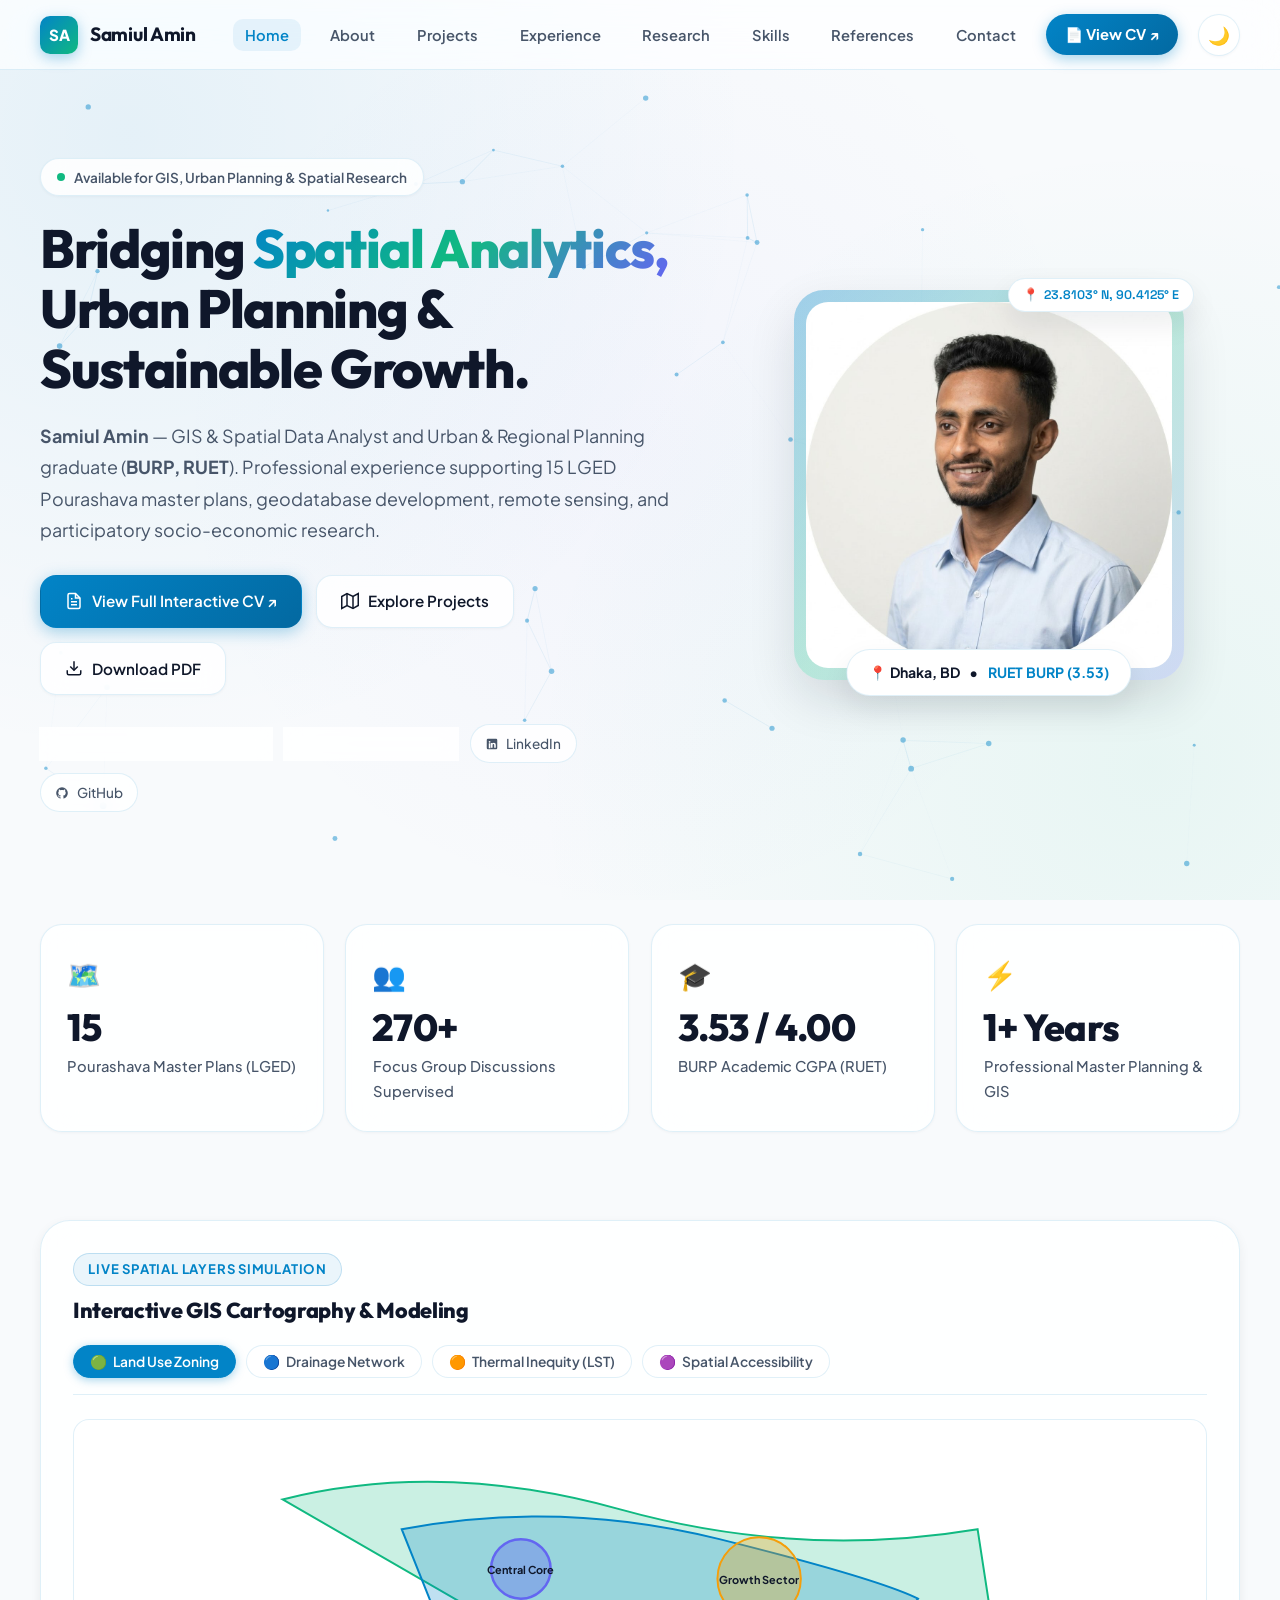
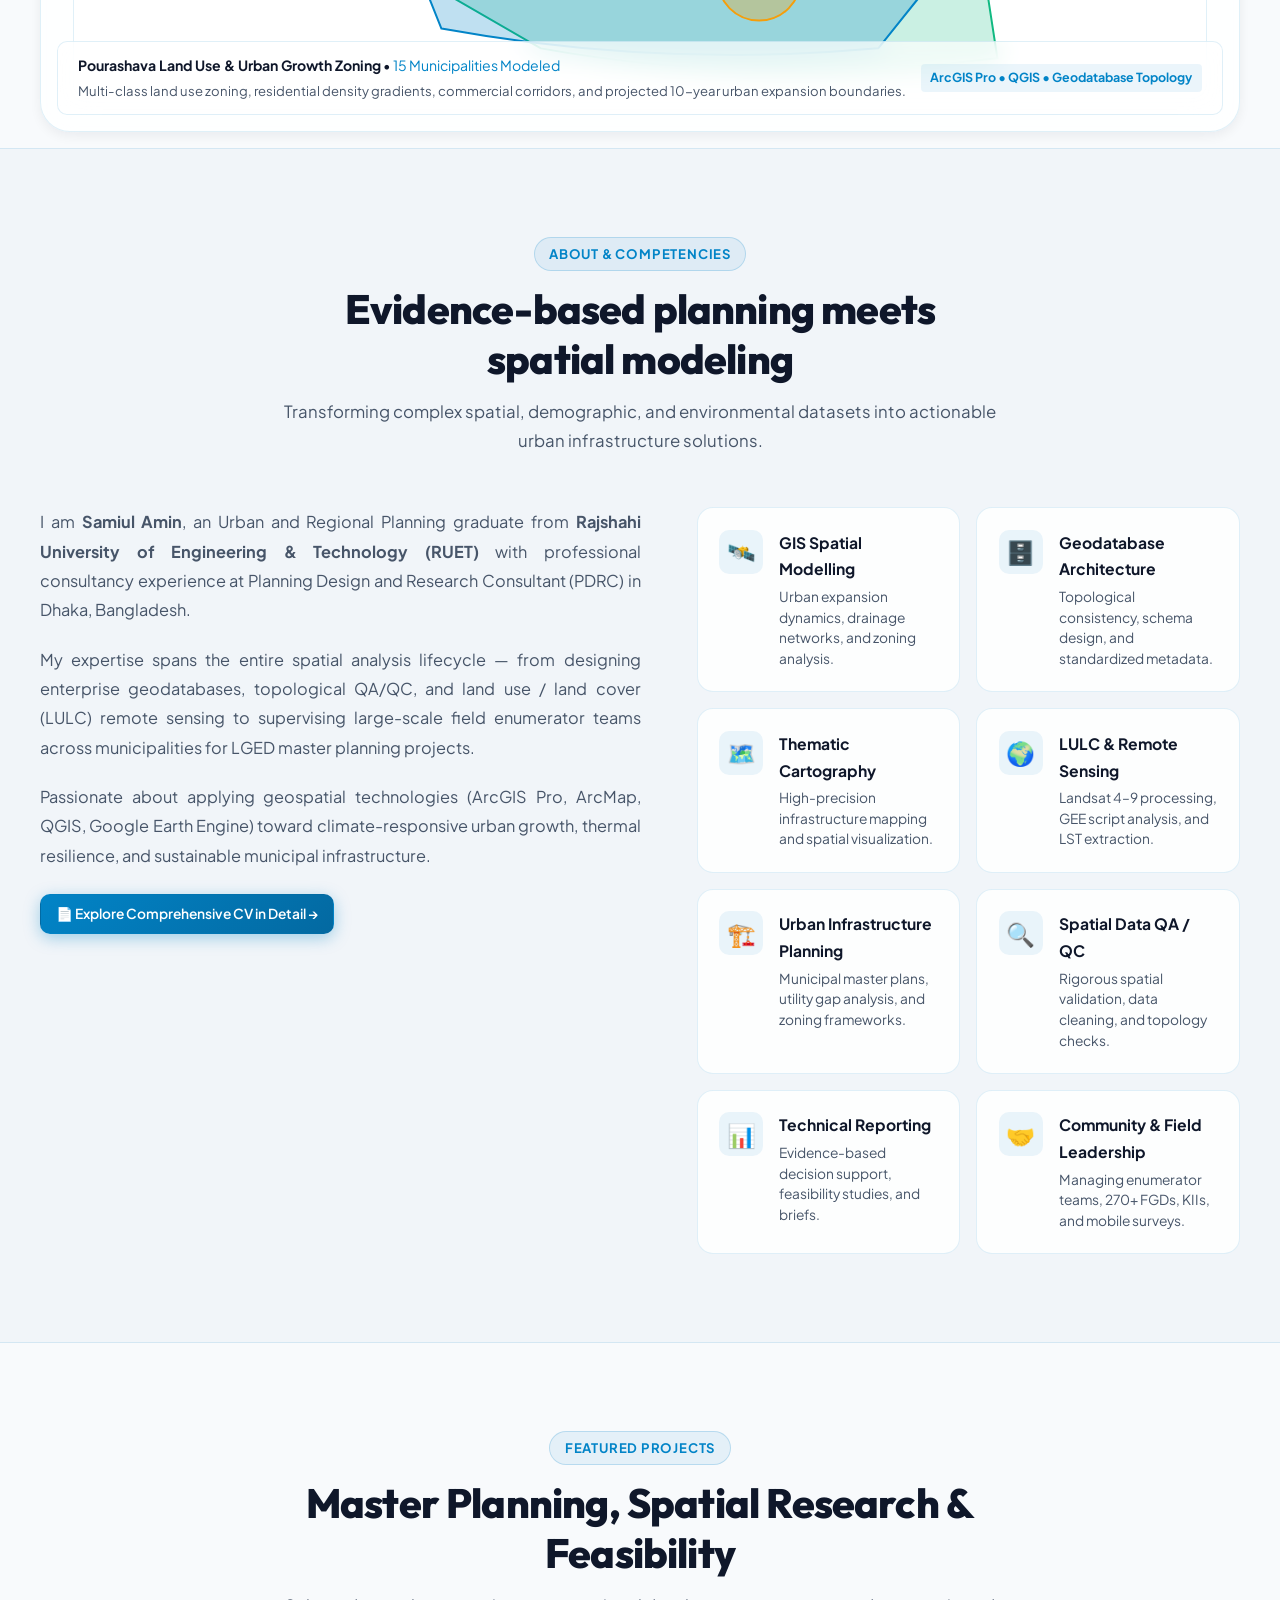
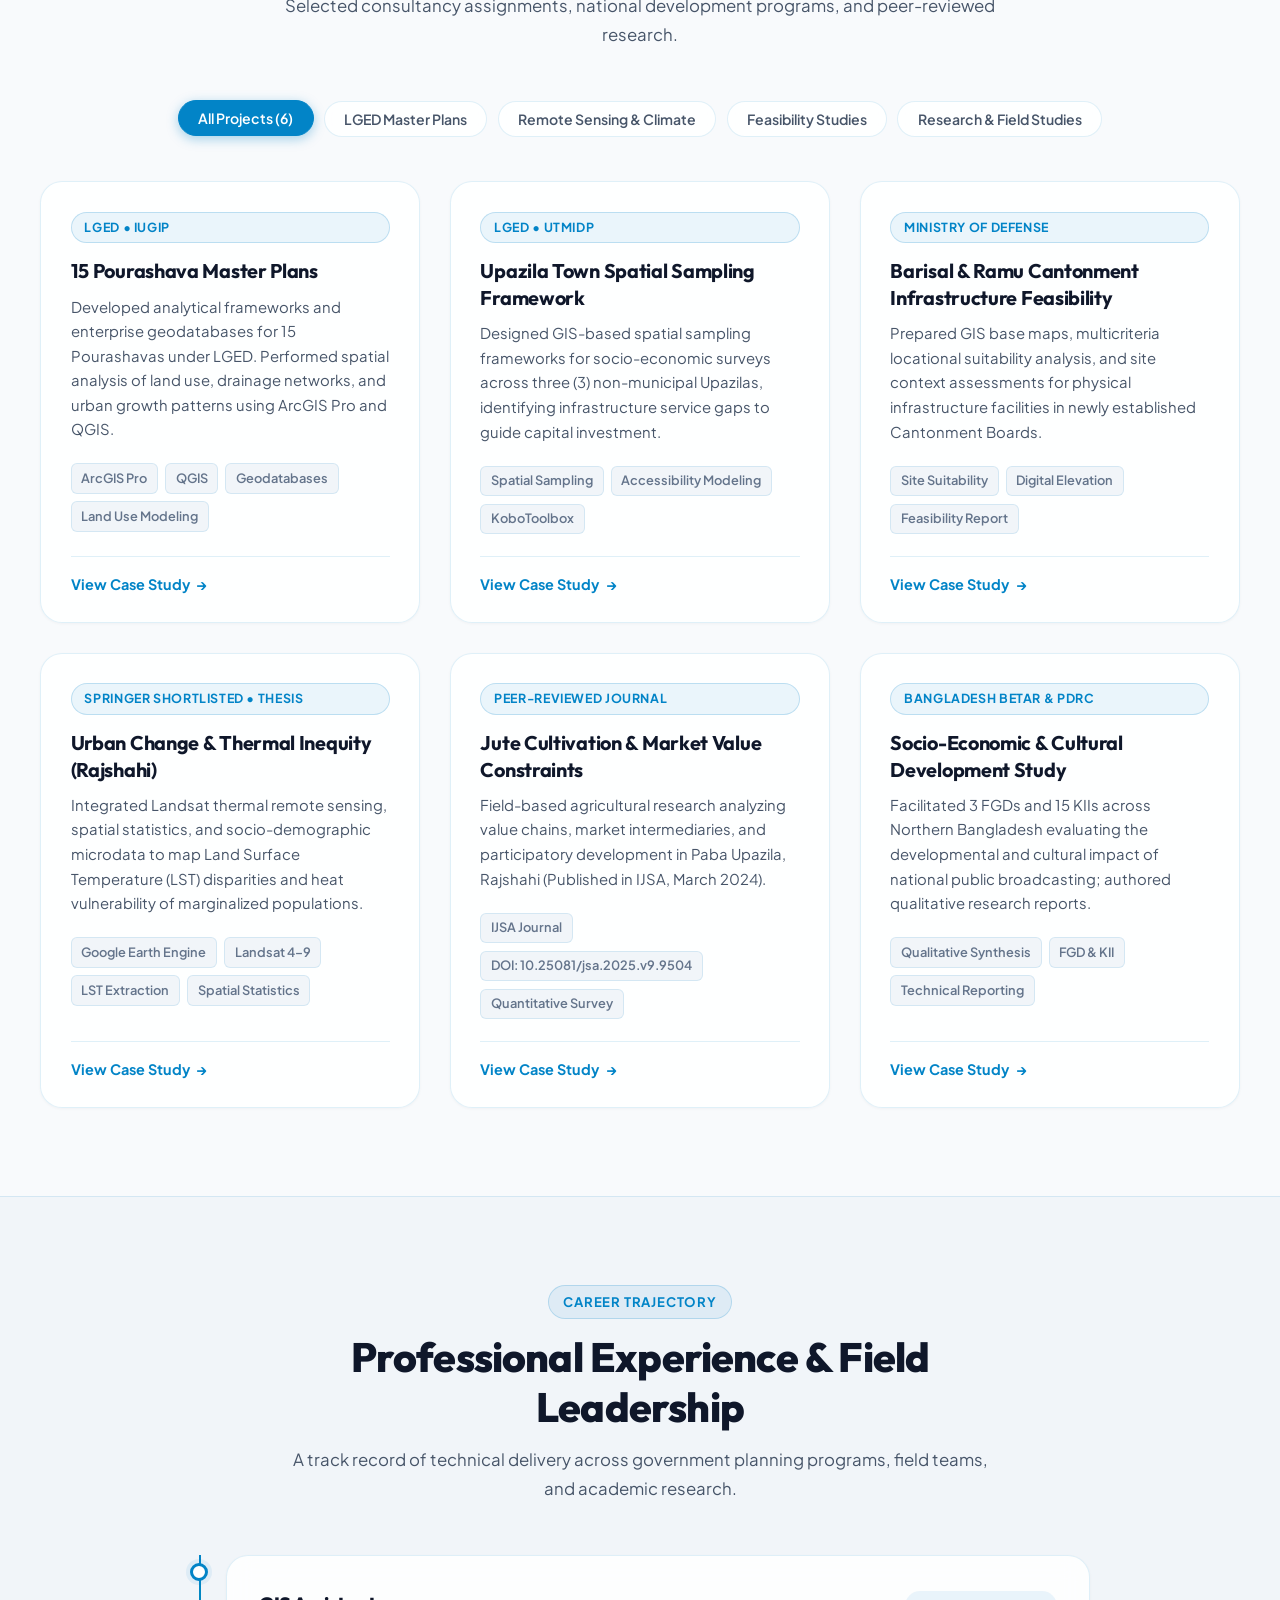
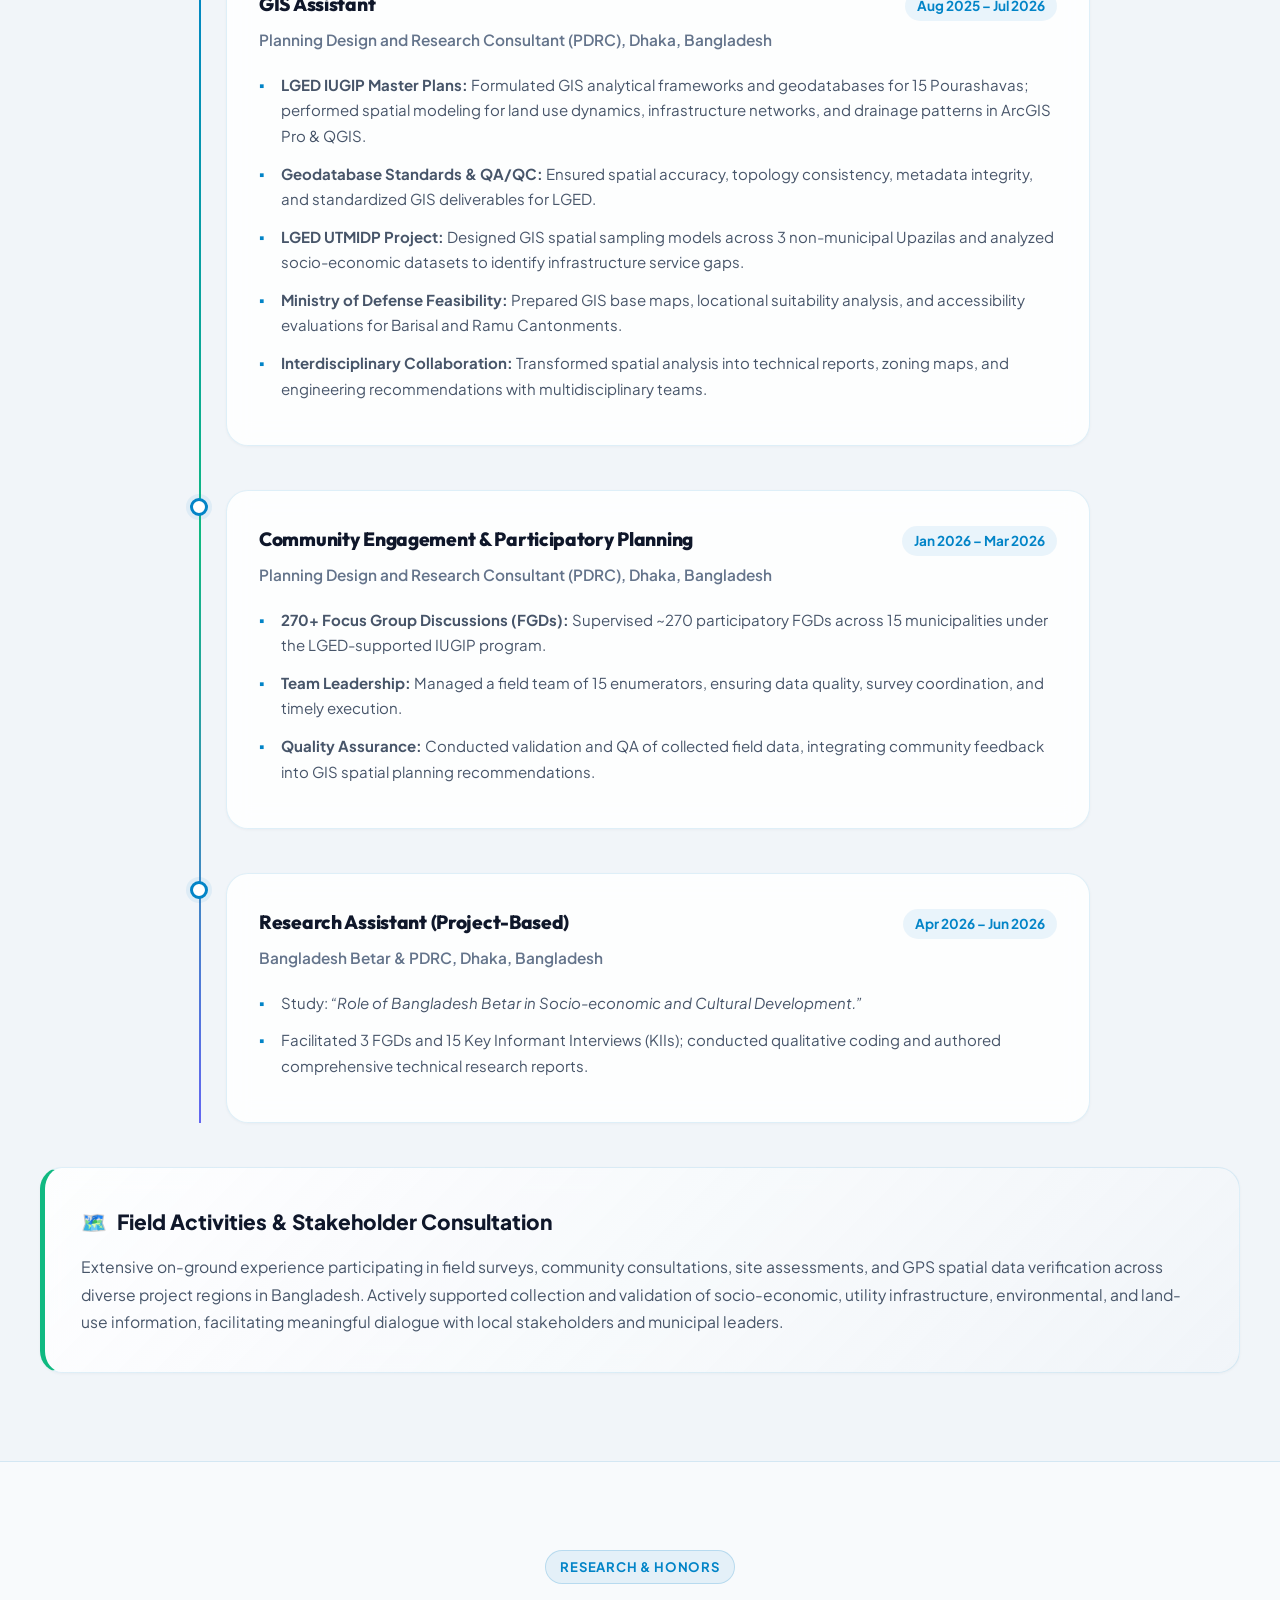
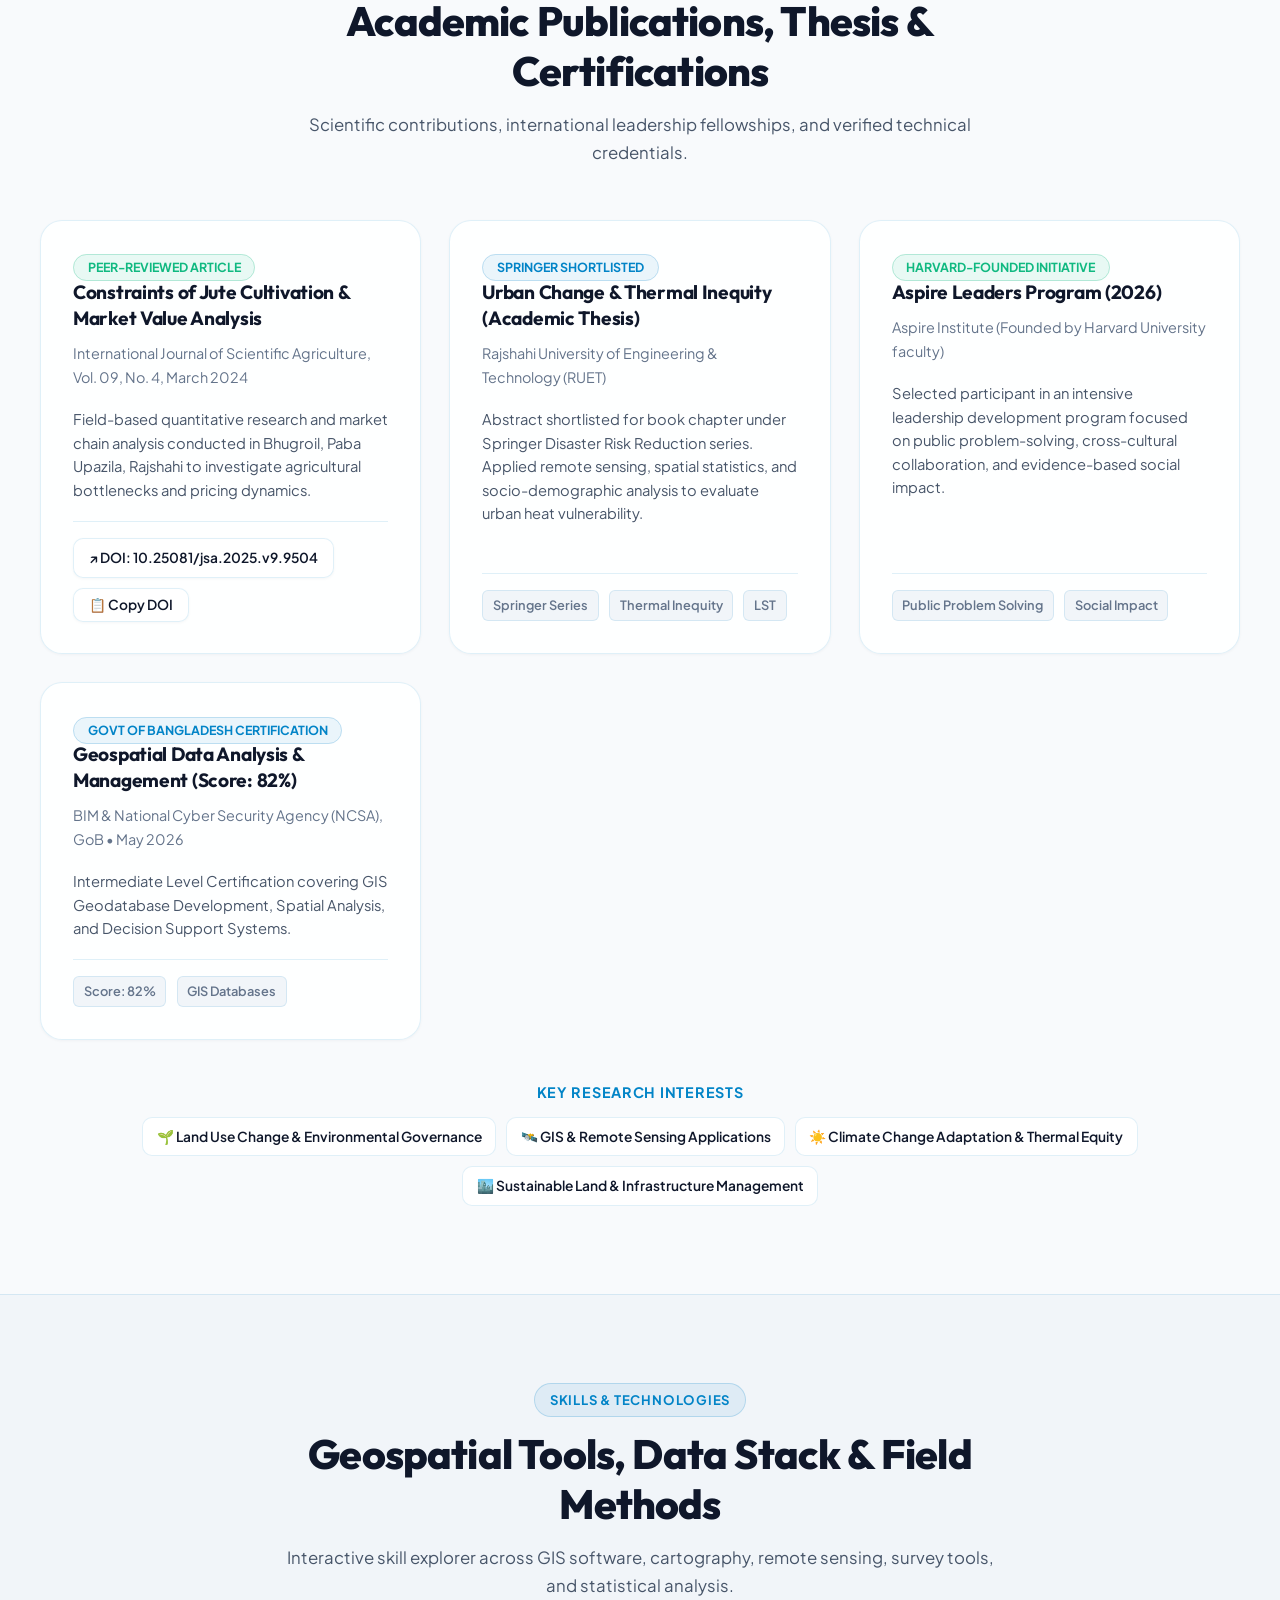
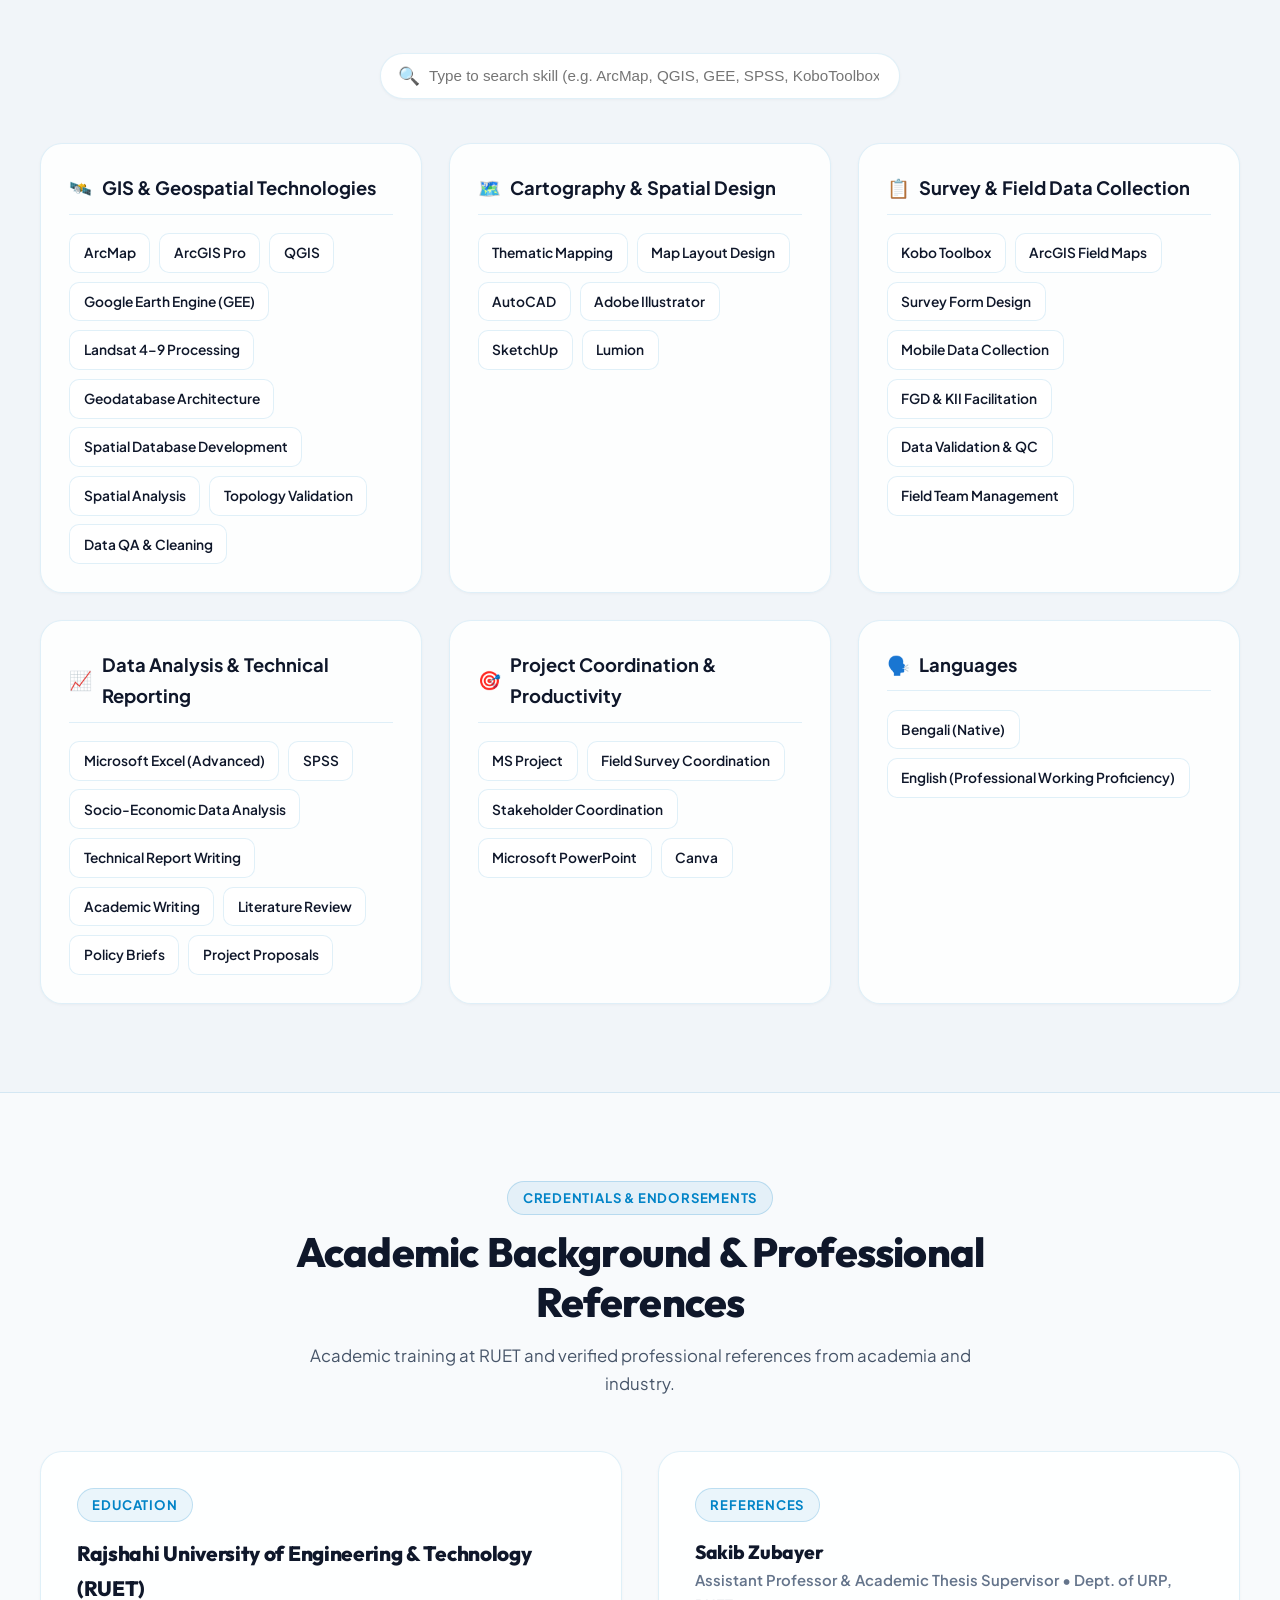
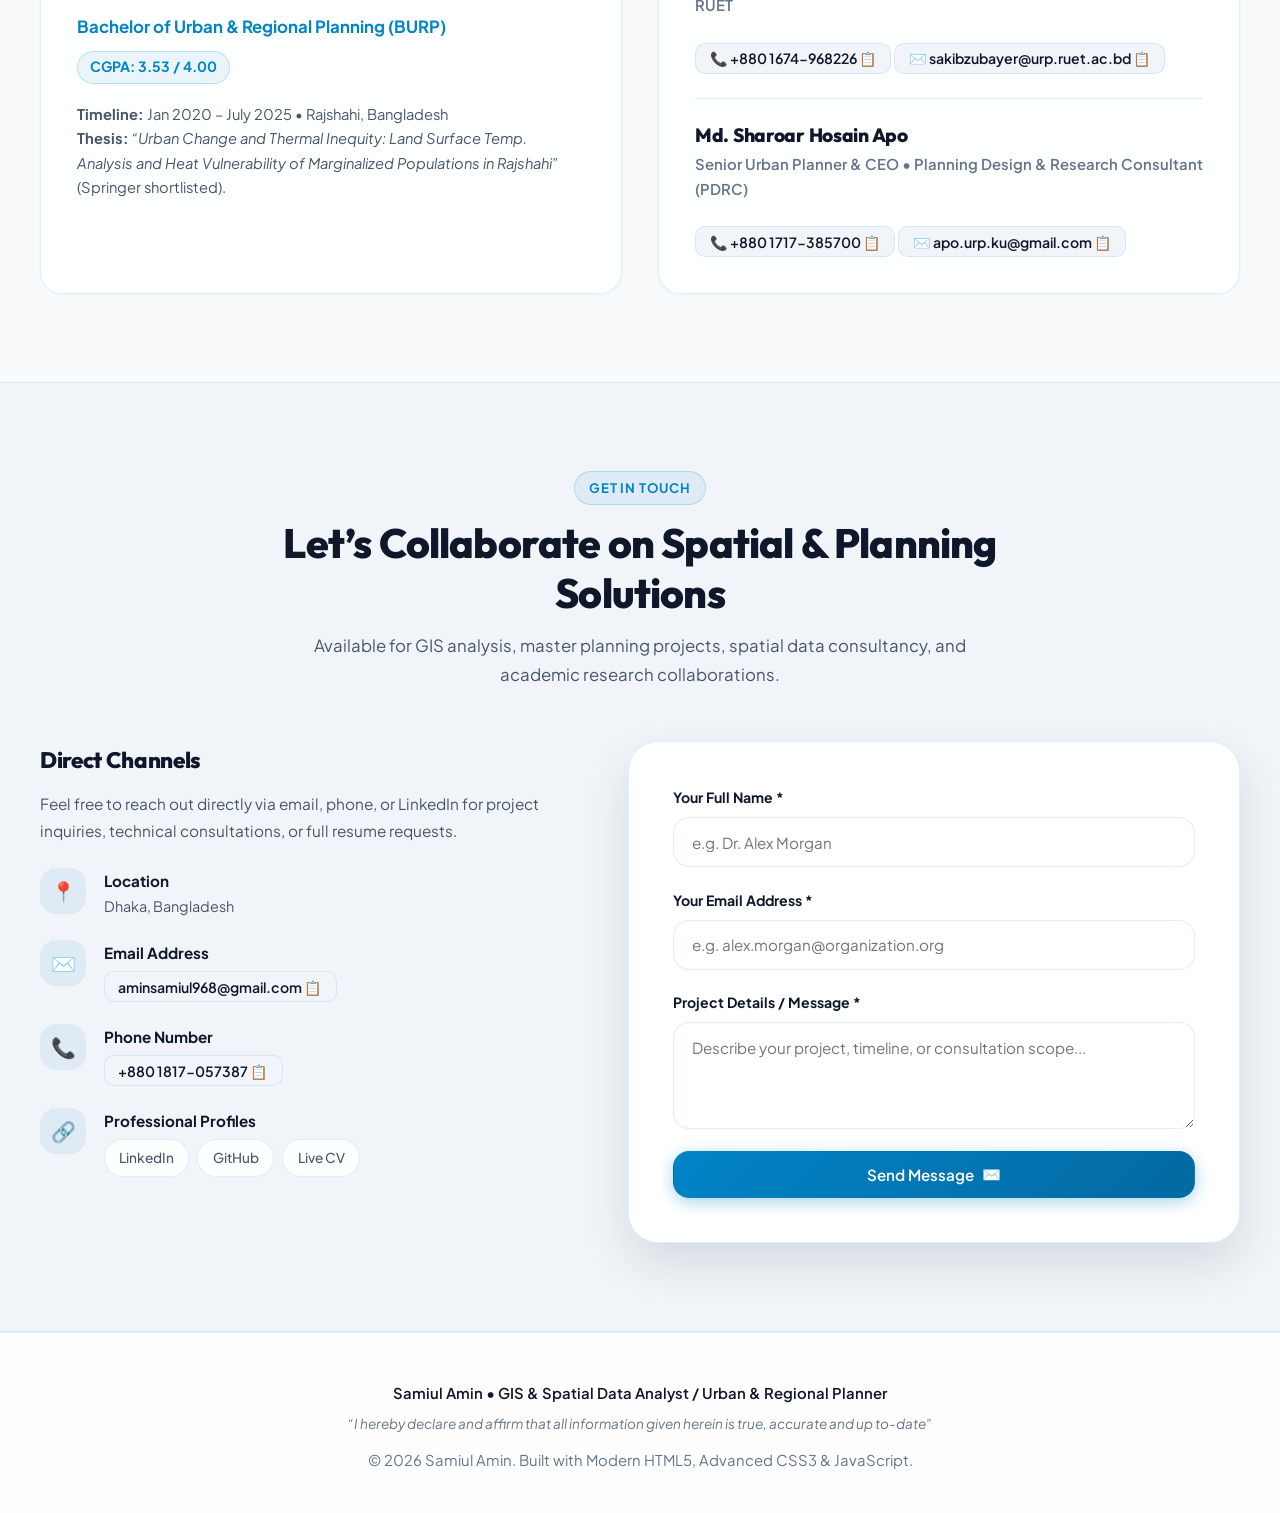
==== commit 8a5db78d: "feat: enhance theme, mobile responsiveness, and interactive GIS components - Integrated interactive " ====
--- a/index.html
+++ b/index.html
@@ -17,7 +17,7 @@
   <!-- Fonts -->
   <link rel="preconnect" href="https://fonts.googleapis.com" />
   <link rel="preconnect" href="https://fonts.gstatic.com" crossorigin />
-  <link href="https://fonts.googleapis.com/css2?family=Outfit:wght@400;500;600;700;800&family=Plus+Jakarta+Sans:ital,wght@0,400;0,500;0,600;0,700;1,400&display=swap" rel="stylesheet" />
+  <link href="https://fonts.googleapis.com/css2?family=Outfit:wght@400;500;600;700;800&family=Plus+Jakarta+Sans:ital,wght@0,400;0,500;0,600;0,700;1,400&family=Space+Grotesk:wght@500;600;700&display=swap" rel="stylesheet" />
   
   <link rel="stylesheet" href="style.css" />
   <script defer src="script.js"></script>
@@ -43,7 +43,7 @@
         <li><a href="#skills">Skills</a></li>
         <li><a href="#references">References</a></li>
         <li><a href="#contact">Contact</a></li>
-        <li><a class="nav-cv-pill" href="cv/" title="Open Interactive Curriculum Vitae">📄 View CV ↗</a></li>
+        <li><a class="nav-cv-pill" href="cv/" title="Open Dedicated Interactive Curriculum Vitae">📄 View CV ↗</a></li>
       </ul>
 
       <div class="nav-controls">
@@ -63,7 +63,7 @@
         
         <div class="hero-content reveal">
           <div class="status-badge">
-            <span class="pulse-dot"></span> Available for GIS, Urban Planning & Spatial Research
+            <span class="pulse-dot"></span> Available for GIS, Urban Planning &amp; Spatial Research
           </div>
 
           <h1 class="hero-title">
@@ -71,7 +71,7 @@
           </h1>
 
           <p class="hero-subtitle">
-            <strong>Samiul Amin</strong> — GIS &amp; Spatial Data Analyst and Urban &amp; Regional Planning graduate (<strong>BURP, RUET</strong>). Professional experience supporting 15 LGED Pourashava master plans, geodatabase development, remote sensing, and participatory socio-economic research.
+            <strong>Samiul Amin</strong> &mdash; GIS &amp; Spatial Data Analyst and Urban &amp; Regional Planning graduate (<strong>BURP, RUET</strong>). Professional experience supporting 15 LGED Pourashava master plans, geodatabase development, remote sensing, and participatory socio-economic research.
           </p>
 
           <div class="hero-actions">
@@ -109,6 +109,9 @@
 
         <div class="hero-visual reveal">
           <div class="portrait-wrapper">
+            <div class="floating-coords-badge">
+              <span>📍</span> 23.8103° N, 90.4125° E
+            </div>
             <div class="portrait-card">
               <img src="portrait.jpg" alt="Samiul Amin - GIS Analyst & Urban Planner" class="portrait-img" />
             </div>
@@ -149,6 +152,41 @@
           <div class="stat-number" data-target="1" data-suffix="+ Years">1+ Years</div>
           <div class="metric-label">Professional Master Planning &amp; GIS</div>
         </article>
+      </div>
+    </section>
+
+    <!-- Interactive GIS Spatial Layer Simulator -->
+    <section class="container reveal">
+      <div class="gis-visualizer-card">
+        <div class="gis-visualizer-header">
+          <div>
+            <div class="section-tag" style="margin-bottom: 0.35rem;">Live Spatial Layers Simulation</div>
+            <h3 style="font-size: 1.35rem; font-weight: 800; color: var(--text);">Interactive GIS Cartography &amp; Modeling</h3>
+          </div>
+          
+          <div class="gis-layer-buttons">
+            <button class="gis-layer-btn active" data-layer="zoning" type="button">
+              <span>🟢</span> Land Use Zoning
+            </button>
+            <button class="gis-layer-btn" data-layer="drainage" type="button">
+              <span>🔵</span> Drainage Network
+            </button>
+            <button class="gis-layer-btn" data-layer="thermal" type="button">
+              <span>🟠</span> Thermal Inequity (LST)
+            </button>
+            <button class="gis-layer-btn" data-layer="accessibility" type="button">
+              <span>🟣</span> Spatial Accessibility
+            </button>
+          </div>
+        </div>
+
+        <div class="gis-canvas-view" id="gis-canvas-view">
+          <!-- Vector Map SVG Layer Populated via JS -->
+        </div>
+
+        <div class="gis-layer-info-box" id="gis-layer-info-content">
+          <!-- Dynamic layer metadata text populated via JS -->
+        </div>
       </div>
     </section>
 
@@ -563,7 +601,7 @@
           <!-- Publication 2 -->
           <article class="pub-card reveal">
             <div>
-              <span class="pub-badge" style="background: var(--primary-bg-light); color: var(--primary);">Springer Shortlisted</span>
+              <span class="pub-badge" style="background: var(--primary-bg-light); color: var(--primary); border-color: var(--primary-border);">Springer Shortlisted</span>
               <h3 class="pub-title">Urban Change &amp; Thermal Inequity (Academic Thesis)</h3>
               <p class="pub-source">Rajshahi University of Engineering &amp; Technology (RUET)</p>
               <p style="font-size: 0.92rem; color: var(--text-muted); line-height: 1.6;">
@@ -596,7 +634,7 @@
           <!-- Accolade 2 -->
           <article class="pub-card reveal">
             <div>
-              <span class="pub-badge" style="background: var(--primary-bg-light); color: var(--primary);">Govt of Bangladesh Certification</span>
+              <span class="pub-badge" style="background: var(--primary-bg-light); color: var(--primary); border-color: var(--primary-border);">Govt of Bangladesh Certification</span>
               <h3 class="pub-title">Geospatial Data Analysis &amp; Management (Score: 82%)</h3>
               <p class="pub-source">BIM &amp; National Cyber Security Agency (NCSA), GoB &bull; May 2026</p>
               <p style="font-size: 0.92rem; color: var(--text-muted); line-height: 1.6;">
@@ -887,6 +925,30 @@
     </section>
   </main>
 
+  <!-- Mobile Bottom Floating Action Dock (Next-Gen Mobile UX) -->
+  <nav class="mobile-dock" aria-label="Mobile quick navigation">
+    <a class="dock-item active" href="#home">
+      <span class="dock-icon">🏠</span>
+      <span>Home</span>
+    </a>
+    <a class="dock-item" href="#projects">
+      <span class="dock-icon">🗺️</span>
+      <span>Projects</span>
+    </a>
+    <a class="dock-item dock-cv-btn" href="cv/">
+      <span class="dock-icon">📄</span>
+      <span>Live CV</span>
+    </a>
+    <a class="dock-item" href="#skills">
+      <span class="dock-icon">⚡</span>
+      <span>Skills</span>
+    </a>
+    <a class="dock-item" href="#contact">
+      <span class="dock-icon">✉️</span>
+      <span>Contact</span>
+    </a>
+  </nav>
+
   <!-- Back to Top with Circular Scroll Ring -->
   <button class="back-to-top-btn" id="back-to-top" type="button" aria-label="Scroll back to top">
     <svg class="scroll-ring" viewBox="0 0 50 50" aria-hidden="true">
--- a/style.css
+++ b/style.css
@@ -1,73 +1,104 @@
 /* ==========================================================================
-   Samiul Amin Portfolio - Ultra Professional Design System
-   GIS Analyst | Urban & Regional Planner | Researcher
+   SAMIUL AMIN - AWARD-WINNING PORTFOLIO DESIGN SYSTEM
+   GIS & Spatial Data Analyst | Urban & Regional Planner
    ========================================================================== */
 
 :root {
   color-scheme: light;
+  
+  /* Color Palette - Light Mode */
   --bg: #f8fafc;
-  --bg-gradient: radial-gradient(circle at 15% 15%, rgba(2, 132, 199, 0.08), transparent 45%),
-                 radial-gradient(circle at 85% 85%, rgba(16, 185, 129, 0.06), transparent 45%),
-                 #f8fafc;
+  --bg-subtle: #f1f5f9;
   --surface: rgba(255, 255, 255, 0.85);
   --surface-strong: #ffffff;
   --surface-hover: #f1f5f9;
+  --surface-glass: rgba(255, 255, 255, 0.7);
+  --surface-glass-border: rgba(2, 132, 199, 0.14);
+  
   --text: #0f172a;
   --text-muted: #475569;
   --text-dim: #64748b;
+  
   --primary: #0284c7;
   --primary-glow: #38bdf8;
   --primary-dark: #0369a1;
   --primary-bg-light: rgba(2, 132, 199, 0.08);
+  --primary-border: rgba(2, 132, 199, 0.2);
+  
   --accent: #10b981;
   --accent-glow: #34d399;
-  --accent-bg-light: rgba(16, 185, 129, 0.08);
-  --border: rgba(2, 132, 199, 0.15);
-  --border-strong: rgba(2, 132, 199, 0.3);
-  --shadow-sm: 0 4px 12px rgba(15, 23, 42, 0.05);
+  --accent-bg-light: rgba(16, 185, 129, 0.09);
+  --accent-border: rgba(16, 185, 129, 0.25);
+  
+  --tertiary: #6366f1;
+  --tertiary-bg-light: rgba(99, 102, 241, 0.08);
+
+  --border: rgba(2, 132, 199, 0.12);
+  --border-strong: rgba(2, 132, 199, 0.28);
+  
+  --shadow-xs: 0 1px 3px rgba(15, 23, 42, 0.04);
+  --shadow-sm: 0 4px 12px rgba(15, 23, 42, 0.06);
   --shadow-md: 0 12px 28px rgba(15, 23, 42, 0.08);
-  --shadow-lg: 0 24px 50px rgba(15, 23, 42, 0.12);
-  --shadow-glow: 0 0 25px rgba(2, 132, 199, 0.25);
-  --radius-sm: 8px;
-  --radius-md: 14px;
-  --radius-lg: 20px;
-  --radius-xl: 28px;
-  --font-heading: 'Outfit', -apple-system, BlinkMacSystemFont, sans-serif;
-  --font-body: 'Plus Jakarta Sans', -apple-system, BlinkMacSystemFont, sans-serif;
+  --shadow-lg: 0 20px 48px rgba(15, 23, 42, 0.12);
+  --shadow-glow: 0 0 25px rgba(2, 132, 199, 0.22);
+
+  --radius-xs: 6px;
+  --radius-sm: 10px;
+  --radius-md: 16px;
+  --radius-lg: 22px;
+  --radius-xl: 30px;
+  --radius-full: 9999px;
+
+  --font-heading: 'Outfit', -apple-system, BlinkMacSystemFont, 'Segoe UI', Roboto, sans-serif;
+  --font-body: 'Plus Jakarta Sans', -apple-system, BlinkMacSystemFont, 'Segoe UI', Roboto, sans-serif;
+  --font-mono: 'Space Grotesk', ui-monospace, SFMono-Regular, monospace;
 }
 
 body.theme-dark {
   color-scheme: dark;
-  --bg: #060b14;
-  --bg-gradient: radial-gradient(circle at 15% 15%, rgba(56, 189, 248, 0.12), transparent 45%),
-                 radial-gradient(circle at 85% 85%, rgba(52, 211, 153, 0.08), transparent 45%),
-                 #060b14;
-  --surface: rgba(13, 22, 38, 0.85);
+  
+  /* Color Palette - Dark Mode */
+  --bg: #030712;
+  --bg-subtle: #0b1329;
+  --surface: rgba(11, 19, 43, 0.8);
   --surface-strong: #0d1b2e;
   --surface-hover: #13253d;
+  --surface-glass: rgba(13, 27, 46, 0.75);
+  --surface-glass-border: rgba(56, 189, 248, 0.18);
+  
   --text: #f8fafc;
   --text-muted: #94a3b8;
   --text-dim: #64748b;
+  
   --primary: #38bdf8;
   --primary-glow: #7dd3fc;
   --primary-dark: #0284c7;
   --primary-bg-light: rgba(56, 189, 248, 0.12);
+  --primary-border: rgba(56, 189, 248, 0.25);
+  
   --accent: #34d399;
   --accent-glow: #6ee7b7;
   --accent-bg-light: rgba(52, 211, 153, 0.12);
-  --border: rgba(56, 189, 248, 0.18);
+  --accent-border: rgba(52, 211, 153, 0.28);
+  
+  --tertiary: #818cf8;
+  --tertiary-bg-light: rgba(129, 140, 248, 0.12);
+
+  --border: rgba(56, 189, 248, 0.16);
   --border-strong: rgba(56, 189, 248, 0.35);
-  --shadow-sm: 0 4px 12px rgba(0, 0, 0, 0.3);
-  --shadow-md: 0 12px 28px rgba(0, 0, 0, 0.45);
-  --shadow-lg: 0 24px 50px rgba(0, 0, 0, 0.6);
-  --shadow-glow: 0 0 30px rgba(56, 189, 248, 0.25);
-}
-
-/* ==========================================================================
-   Reset & Base Styles
-   ========================================================================== */
-
-* {
+  
+  --shadow-xs: 0 1px 3px rgba(0, 0, 0, 0.3);
+  --shadow-sm: 0 4px 14px rgba(0, 0, 0, 0.4);
+  --shadow-md: 0 12px 30px rgba(0, 0, 0, 0.55);
+  --shadow-lg: 0 24px 55px rgba(0, 0, 0, 0.7);
+  --shadow-glow: 0 0 35px rgba(56, 189, 248, 0.25);
+}
+
+/* ==========================================================================
+   CSS Reset & Base Typography
+   ========================================================================== */
+
+*, *::before, *::after {
   box-sizing: border-box;
   margin: 0;
   padding: 0;
@@ -76,22 +107,36 @@
 html {
   scroll-behavior: smooth;
   font-size: 16px;
+  text-rendering: optimizeLegibility;
+  -webkit-font-smoothing: antialiased;
 }
 
 body {
   font-family: var(--font-body);
   line-height: 1.7;
   color: var(--text);
-  background: var(--bg-gradient);
+  background-color: var(--bg);
+  background-image: 
+    radial-gradient(circle at 10% 15%, rgba(2, 132, 199, 0.08) 0%, transparent 45%),
+    radial-gradient(circle at 90% 85%, rgba(16, 185, 129, 0.07) 0%, transparent 45%),
+    radial-gradient(circle at 50% 50%, rgba(99, 102, 241, 0.04) 0%, transparent 60%);
   background-attachment: fixed;
-  transition: background 0.3s ease, color 0.3s ease;
+  transition: background-color 0.3s cubic-bezier(0.16, 1, 0.3, 1), color 0.3s cubic-bezier(0.16, 1, 0.3, 1);
   overflow-x: hidden;
-  -webkit-font-smoothing: antialiased;
-}
-
-h1, h2, h3, h4, h5, h6, .logo, .section-title, .stat-number {
+  position: relative;
+}
+
+body.theme-dark {
+  background-image: 
+    radial-gradient(circle at 10% 15%, rgba(56, 189, 248, 0.12) 0%, transparent 45%),
+    radial-gradient(circle at 90% 85%, rgba(52, 211, 153, 0.08) 0%, transparent 45%),
+    radial-gradient(circle at 50% 50%, rgba(129, 140, 248, 0.05) 0%, transparent 60%);
+}
+
+h1, h2, h3, h4, h5, h6, .logo-text, .section-title, .stat-number {
   font-family: var(--font-heading);
-  letter-spacing: -0.01em;
+  letter-spacing: -0.015em;
+  font-weight: 700;
 }
 
 img {
@@ -103,52 +148,56 @@
 a {
   color: inherit;
   text-decoration: none;
+  transition: color 0.2s ease, opacity 0.2s ease;
 }
 
 button {
   font-family: inherit;
+  outline: none;
 }
 
 .container {
-  width: min(1180px, calc(100% - 2.5rem));
+  width: min(1200px, calc(100% - 2.5rem));
   margin: 0 auto;
 }
 
 section[id] {
-  scroll-margin-top: 85px;
-}
-
-/* ==========================================================================
-   Scroll Progress Bar
+  scroll-margin-top: 90px;
+}
+
+/* Custom Selection Highlight */
+::selection {
+  background: var(--primary-bg-light);
+  color: var(--primary);
+}
+
+/* ==========================================================================
+   Scroll Progress Indicator
    ========================================================================== */
 
 .scroll-progress {
   position: fixed;
   inset: 0 0 auto 0;
-  height: 3.5px;
-  background: linear-gradient(90deg, var(--primary), var(--accent));
+  height: 3px;
+  background: linear-gradient(90deg, var(--primary), var(--accent), var(--tertiary));
   transform-origin: left;
   transform: scaleX(0);
   z-index: 1200;
 }
 
 /* ==========================================================================
-   Header & Navigation
+   Navigation Bar
    ========================================================================== */
 
 .site-header {
   position: sticky;
   top: 0;
   z-index: 1000;
-  backdrop-filter: blur(20px);
-  -webkit-backdrop-filter: blur(20px);
-  background: rgba(248, 250, 252, 0.82);
+  backdrop-filter: blur(20px) saturate(180%);
+  -webkit-backdrop-filter: blur(20px) saturate(180%);
+  background: var(--surface-glass);
   border-bottom: 1px solid var(--border);
-  transition: background 0.3s ease, border 0.3s ease;
-}
-
-body.theme-dark .site-header {
-  background: rgba(6, 11, 20, 0.85);
+  transition: all 0.3s ease;
 }
 
 .navbar {
@@ -156,35 +205,41 @@
   align-items: center;
   justify-content: space-between;
   padding: 0.85rem 0;
-  gap: 1rem;
-  min-height: 64px;
+  gap: 1.25rem;
+  min-height: 68px;
 }
 
 .logo {
   font-weight: 800;
   display: flex;
   align-items: center;
-  gap: 0.65rem;
-  font-size: 1.18rem;
-  color: var(--text);
+  gap: 0.75rem;
+  font-size: 1.2rem;
+  color: var(--text);
+  text-decoration: none;
 }
 
 .logo-mark {
   background: linear-gradient(135deg, var(--primary), var(--accent));
   color: #ffffff;
-  width: 36px;
-  height: 36px;
-  border-radius: 10px;
+  width: 38px;
+  height: 38px;
+  border-radius: var(--radius-sm);
   display: grid;
   place-items: center;
   font-size: 0.95rem;
   font-weight: 800;
-  box-shadow: 0 4px 12px rgba(2, 132, 199, 0.35);
+  box-shadow: 0 4px 14px rgba(2, 132, 199, 0.35);
+  transition: transform 0.3s ease;
+}
+
+.logo:hover .logo-mark {
+  transform: rotate(-6deg) scale(1.08);
 }
 
 .nav-links {
   display: flex;
-  gap: 1.25rem;
+  gap: 1.1rem;
   list-style: none;
   align-items: center;
   margin-left: auto;
@@ -193,10 +248,11 @@
 .nav-links a {
   font-weight: 600;
   color: var(--text-muted);
+  font-size: 0.92rem;
+  padding: 0.45rem 0.75rem;
+  border-radius: var(--radius-sm);
   transition: all 0.2s ease;
-  font-size: 0.92rem;
-  padding: 0.4rem 0.6rem;
-  border-radius: var(--radius-sm);
+  position: relative;
 }
 
 .nav-links a:hover,
@@ -208,14 +264,19 @@
 .nav-cv-pill {
   background: linear-gradient(135deg, var(--primary), var(--primary-dark)) !important;
   color: #ffffff !important;
-  padding: 0.45rem 1.1rem !important;
-  border-radius: 999px !important;
-  box-shadow: 0 2px 10px rgba(2, 132, 199, 0.3) !important;
+  padding: 0.5rem 1.2rem !important;
+  border-radius: var(--radius-full) !important;
+  box-shadow: 0 4px 14px rgba(2, 132, 199, 0.35) !important;
+  font-weight: 700 !important;
+  display: inline-flex;
+  align-items: center;
+  gap: 0.4rem;
+  transition: transform 0.2s ease, box-shadow 0.2s ease !important;
 }
 
 .nav-cv-pill:hover {
-  transform: translateY(-1px);
-  box-shadow: 0 4px 14px rgba(2, 132, 199, 0.45) !important;
+  transform: translateY(-2px);
+  box-shadow: 0 8px 20px rgba(2, 132, 199, 0.5) !important;
 }
 
 .nav-controls {
@@ -229,20 +290,22 @@
   border: 1px solid var(--border);
   background: var(--surface-strong);
   color: var(--text);
-  border-radius: 999px;
-  width: 40px;
-  height: 40px;
+  border-radius: var(--radius-full);
+  width: 42px;
+  height: 42px;
   display: grid;
   place-items: center;
-  box-shadow: var(--shadow-sm);
+  box-shadow: var(--shadow-xs);
   cursor: pointer;
   transition: all 0.2s ease;
+  font-size: 1.1rem;
 }
 
 .theme-toggle:hover,
 .menu-toggle:hover {
-  transform: scale(1.06);
+  transform: scale(1.08);
   border-color: var(--primary);
+  box-shadow: var(--shadow-sm);
 }
 
 .menu-toggle {
@@ -251,20 +314,20 @@
 
 .menu-toggle span {
   display: block;
-  width: 18px;
+  width: 20px;
   height: 2px;
   background: currentColor;
-  margin: 2px 0;
+  margin: 2.5px 0;
   transition: all 0.25s ease;
 }
 
 /* ==========================================================================
-   Hero Section
+   Hero Section & Canvas
    ========================================================================== */
 
 .hero {
   position: relative;
-  padding: 5rem 0 4.5rem;
+  padding: 5.5rem 0 4.5rem;
   overflow: hidden;
 }
 
@@ -273,16 +336,16 @@
   inset: 0;
   width: 100%;
   height: 100%;
-  pointer-events: none;
+  pointer-events: auto;
   z-index: 1;
-  opacity: 0.6;
+  opacity: 0.7;
 }
 
 .hero-inner {
   position: relative;
   z-index: 2;
   display: grid;
-  grid-template-columns: 1.15fr 0.95fr;
+  grid-template-columns: 1.15fr 0.9fr;
   gap: 3.5rem;
   align-items: center;
 }
@@ -290,22 +353,23 @@
 .hero-content {
   display: flex;
   flex-direction: column;
-  gap: 1.25rem;
+  gap: 1.35rem;
 }
 
 .status-badge {
   display: inline-flex;
   align-items: center;
-  gap: 0.5rem;
-  padding: 0.35rem 0.9rem;
+  gap: 0.55rem;
+  padding: 0.4rem 1rem;
   background: var(--surface);
   border: 1px solid var(--border);
-  border-radius: 999px;
+  border-radius: var(--radius-full);
   font-size: 0.85rem;
   font-weight: 600;
   color: var(--text-muted);
-  box-shadow: var(--shadow-sm);
+  box-shadow: var(--shadow-xs);
   width: fit-content;
+  backdrop-filter: blur(12px);
 }
 
 .pulse-dot {
@@ -318,26 +382,21 @@
 }
 
 @keyframes pulseGlow {
-  0% {
-    box-shadow: 0 0 0 0 rgba(16, 185, 129, 0.6);
-  }
-  70% {
-    box-shadow: 0 0 0 8px rgba(16, 185, 129, 0);
-  }
-  100% {
-    box-shadow: 0 0 0 0 rgba(16, 185, 129, 0);
-  }
+  0% { box-shadow: 0 0 0 0 rgba(16, 185, 129, 0.7); }
+  70% { box-shadow: 0 0 0 10px rgba(16, 185, 129, 0); }
+  100% { box-shadow: 0 0 0 0 rgba(16, 185, 129, 0); }
 }
 
 .hero-title {
-  font-size: clamp(2.3rem, 4vw, 3.4rem);
+  font-size: clamp(2.4rem, 4.2vw, 3.6rem);
   font-weight: 800;
-  line-height: 1.15;
-  color: var(--text);
+  line-height: 1.12;
+  color: var(--text);
+  letter-spacing: -0.025em;
 }
 
 .hero-title-highlight {
-  background: linear-gradient(135deg, var(--primary), var(--accent));
+  background: linear-gradient(135deg, var(--primary) 0%, var(--accent) 50%, var(--tertiary) 100%);
   -webkit-background-clip: text;
   -webkit-text-fill-color: transparent;
   display: inline-block;
@@ -346,7 +405,7 @@
 .hero-subtitle {
   font-size: 1.12rem;
   color: var(--text-muted);
-  line-height: 1.7;
+  line-height: 1.75;
 }
 
 .hero-actions {
@@ -360,13 +419,13 @@
   display: inline-flex;
   align-items: center;
   justify-content: center;
-  gap: 0.5rem;
-  padding: 0.75rem 1.45rem;
+  gap: 0.55rem;
+  padding: 0.78rem 1.5rem;
   border-radius: var(--radius-md);
   font-size: 0.95rem;
   font-weight: 600;
   cursor: pointer;
-  transition: all 0.25s ease;
+  transition: all 0.25s cubic-bezier(0.16, 1, 0.3, 1);
   border: 1px solid transparent;
   text-decoration: none;
 }
@@ -374,30 +433,32 @@
 .btn-primary {
   background: linear-gradient(135deg, var(--primary), var(--primary-dark));
   color: #ffffff;
-  box-shadow: 0 4px 15px rgba(2, 132, 199, 0.35);
+  box-shadow: 0 4px 16px rgba(2, 132, 199, 0.35);
 }
 
 .btn-primary:hover {
   transform: translateY(-2px);
-  box-shadow: 0 8px 22px rgba(2, 132, 199, 0.45);
+  box-shadow: 0 8px 24px rgba(2, 132, 199, 0.48);
 }
 
 .btn-secondary {
   background: var(--surface);
   color: var(--text);
   border-color: var(--border);
-  box-shadow: var(--shadow-sm);
+  box-shadow: var(--shadow-xs);
+  backdrop-filter: blur(12px);
 }
 
 .btn-secondary:hover {
   background: var(--surface-hover);
   border-color: var(--primary);
   transform: translateY(-2px);
+  box-shadow: var(--shadow-sm);
 }
 
 .btn-sm {
-  padding: 0.45rem 0.9rem;
-  font-size: 0.85rem;
+  padding: 0.45rem 0.95rem;
+  font-size: 0.86rem;
   border-radius: var(--radius-sm);
 }
 
@@ -412,9 +473,9 @@
 .social-chip {
   display: inline-flex;
   align-items: center;
-  gap: 0.4rem;
-  padding: 0.4rem 0.85rem;
-  border-radius: 999px;
+  gap: 0.45rem;
+  padding: 0.42rem 0.9rem;
+  border-radius: var(--radius-full);
   background: var(--surface);
   border: 1px solid var(--border);
   font-size: 0.85rem;
@@ -422,15 +483,17 @@
   color: var(--text-muted);
   transition: all 0.2s ease;
   cursor: pointer;
+  backdrop-filter: blur(8px);
 }
 
 .social-chip:hover {
   border-color: var(--primary);
   color: var(--primary);
-  transform: translateY(-1px);
-}
-
-/* Hero Portrait Card */
+  transform: translateY(-1.5px);
+  box-shadow: var(--shadow-xs);
+}
+
+/* Hero Portrait Visual Card */
 .hero-visual {
   display: flex;
   justify-content: center;
@@ -439,16 +502,17 @@
 
 .portrait-wrapper {
   position: relative;
-  width: min(380px, 100%);
+  width: min(390px, 100%);
   border-radius: var(--radius-xl);
   padding: 12px;
-  background: linear-gradient(135deg, rgba(2, 132, 199, 0.3), rgba(16, 185, 129, 0.2));
+  background: linear-gradient(135deg, rgba(2, 132, 199, 0.35), rgba(16, 185, 129, 0.25), rgba(99, 102, 241, 0.2));
   box-shadow: var(--shadow-lg);
+  transition: transform 0.4s ease;
 }
 
 .portrait-card {
   position: relative;
-  border-radius: calc(var(--radius-xl) - 6px);
+  border-radius: calc(var(--radius-xl) - 8px);
   overflow: hidden;
   background: var(--surface-strong);
   aspect-ratio: 1 / 1;
@@ -458,22 +522,41 @@
   width: 100%;
   height: 100%;
   object-fit: cover;
-  transition: transform 0.4s ease;
+  transition: transform 0.5s cubic-bezier(0.16, 1, 0.3, 1);
 }
 
 .portrait-wrapper:hover .portrait-img {
-  transform: scale(1.03);
+  transform: scale(1.04);
+}
+
+.floating-coords-badge {
+  position: absolute;
+  top: -12px;
+  right: -10px;
+  background: var(--surface-strong);
+  border: 1px solid var(--border);
+  padding: 0.35rem 0.85rem;
+  border-radius: var(--radius-full);
+  box-shadow: var(--shadow-md);
+  font-family: var(--font-mono);
+  font-size: 0.78rem;
+  font-weight: 600;
+  color: var(--primary);
+  display: flex;
+  align-items: center;
+  gap: 0.35rem;
+  z-index: 3;
 }
 
 .floating-stat-badge {
   position: absolute;
-  bottom: -15px;
+  bottom: -16px;
   left: 50%;
   transform: translateX(-50%);
   background: var(--surface-strong);
   border: 1px solid var(--border);
-  padding: 0.6rem 1.25rem;
-  border-radius: 999px;
+  padding: 0.65rem 1.35rem;
+  border-radius: var(--radius-full);
   box-shadow: var(--shadow-md);
   display: flex;
   align-items: center;
@@ -490,65 +573,174 @@
 }
 
 /* ==========================================================================
-   Key Metrics Banner
+   Key Metrics Section
    ========================================================================== */
 
 .metrics-section {
-  padding: 2rem 0;
+  padding: 2.5rem 0;
   position: relative;
   z-index: 2;
 }
 
 .metrics-grid {
   display: grid;
-  grid-template-columns: repeat(auto-fit, minmax(220px, 1fr));
-  gap: 1.25rem;
+  grid-template-columns: repeat(auto-fit, minmax(230px, 1fr));
+  gap: 1.35rem;
 }
 
 .metric-card {
   background: var(--surface);
   border: 1px solid var(--border);
-  padding: 1.5rem;
+  padding: 1.65rem;
   border-radius: var(--radius-lg);
-  box-shadow: var(--shadow-sm);
+  box-shadow: var(--shadow-xs);
   display: flex;
   flex-direction: column;
   align-items: flex-start;
   transition: all 0.25s ease;
-  backdrop-filter: blur(12px);
+  backdrop-filter: blur(16px);
+  position: relative;
+  overflow: hidden;
+}
+
+.metric-card::before {
+  content: "";
+  position: absolute;
+  top: 0;
+  left: 0;
+  width: 4px;
+  height: 100%;
+  background: linear-gradient(180deg, var(--primary), var(--accent));
+  opacity: 0;
+  transition: opacity 0.25s ease;
 }
 
 .metric-card:hover {
-  transform: translateY(-3px);
+  transform: translateY(-4px);
   border-color: var(--primary);
   box-shadow: var(--shadow-md);
 }
 
+.metric-card:hover::before {
+  opacity: 1;
+}
+
 .metric-icon {
-  font-size: 1.6rem;
-  margin-bottom: 0.5rem;
-}
-
-.metric-number {
-  font-size: 2.2rem;
+  font-size: 1.7rem;
+  margin-bottom: 0.6rem;
+}
+
+.stat-number {
+  font-size: 2.35rem;
   font-weight: 800;
   color: var(--text);
   line-height: 1.1;
 }
 
 .metric-label {
-  font-size: 0.9rem;
+  font-size: 0.92rem;
   color: var(--text-muted);
-  margin-top: 0.25rem;
+  margin-top: 0.35rem;
   font-weight: 500;
 }
 
 /* ==========================================================================
-   Section Layouts
+   Interactive GIS Layer Visualizer Widget
+   ========================================================================== */
+
+.gis-visualizer-card {
+  background: var(--surface);
+  border: 1px solid var(--border);
+  border-radius: var(--radius-xl);
+  padding: 2rem;
+  margin: 3rem 0 1rem;
+  box-shadow: var(--shadow-sm);
+  backdrop-filter: blur(16px);
+}
+
+.gis-visualizer-header {
+  display: flex;
+  justify-content: space-between;
+  align-items: center;
+  flex-wrap: wrap;
+  gap: 1rem;
+  margin-bottom: 1.5rem;
+  border-bottom: 1px solid var(--border);
+  padding-bottom: 1rem;
+}
+
+.gis-layer-buttons {
+  display: flex;
+  flex-wrap: wrap;
+  gap: 0.6rem;
+}
+
+.gis-layer-btn {
+  background: var(--surface-strong);
+  border: 1px solid var(--border);
+  padding: 0.45rem 1rem;
+  border-radius: var(--radius-full);
+  font-size: 0.86rem;
+  font-weight: 600;
+  color: var(--text-muted);
+  cursor: pointer;
+  transition: all 0.2s ease;
+  display: inline-flex;
+  align-items: center;
+  gap: 0.4rem;
+}
+
+.gis-layer-btn.active {
+  background: var(--primary);
+  color: #ffffff;
+  border-color: var(--primary);
+  box-shadow: 0 2px 10px rgba(2, 132, 199, 0.35);
+}
+
+.gis-canvas-view {
+  width: 100%;
+  height: 280px;
+  border-radius: var(--radius-md);
+  background: var(--surface-strong);
+  border: 1px solid var(--border);
+  position: relative;
+  overflow: hidden;
+  display: flex;
+  align-items: center;
+  justify-content: center;
+}
+
+.gis-svg-layer {
+  position: absolute;
+  inset: 0;
+  width: 100%;
+  height: 100%;
+  transition: opacity 0.4s ease, transform 0.4s ease;
+}
+
+.gis-layer-info-box {
+  position: absolute;
+  bottom: 1rem;
+  left: 1rem;
+  right: 1rem;
+  background: var(--surface-glass);
+  backdrop-filter: blur(12px);
+  border: 1px solid var(--border);
+  padding: 0.75rem 1.25rem;
+  border-radius: var(--radius-sm);
+  font-size: 0.88rem;
+  color: var(--text);
+  display: flex;
+  justify-content: space-between;
+  align-items: center;
+}
+
+/* ==========================================================================
+   Section Global Styling
    ========================================================================== */
 
 .section {
-  padding: 5rem 0;
+  padding: 5.5rem 0;
   position: relative;
 }
 
@@ -560,57 +752,61 @@
 
 .section-header {
   text-align: center;
-  max-width: 680px;
-  margin: 0 auto 3rem;
+  max-width: 720px;
+  margin: 0 auto 3.25rem;
 }
 
 .section-tag {
   display: inline-block;
-  padding: 0.25rem 0.8rem;
+  padding: 0.3rem 0.9rem;
   background: var(--primary-bg-light);
   color: var(--primary);
-  border-radius: 999px;
+  border: 1px solid var(--primary-border);
+  border-radius: var(--radius-full);
   font-size: 0.82rem;
   font-weight: 700;
   text-transform: uppercase;
   letter-spacing: 0.06em;
-  margin-bottom: 0.75rem;
+  margin-bottom: 0.85rem;
 }
 
 .section-title {
-  font-size: clamp(1.8rem, 3vw, 2.5rem);
+  font-size: clamp(1.9rem, 3.2vw, 2.6rem);
   font-weight: 800;
   color: var(--text);
-  line-height: 1.25;
+  line-height: 1.22;
+  letter-spacing: -0.02em;
 }
 
 .section-desc {
-  font-size: 1.02rem;
+  font-size: 1.05rem;
   color: var(--text-muted);
-  margin-top: 0.75rem;
-}
-
-/* ==========================================================================
-   About & Core Competencies
+  margin-top: 0.85rem;
+  line-height: 1.7;
+}
+
+/* ==========================================================================
+   About & Core Competencies Grid
    ========================================================================== */
 
 .about-grid {
   display: grid;
-  grid-template-columns: 1.1fr 0.9fr;
-  gap: 3rem;
+  grid-template-columns: 1.05fr 0.95fr;
+  gap: 3.5rem;
   align-items: start;
 }
 
 .about-text p {
   color: var(--text-muted);
   font-size: 1.02rem;
-  margin-bottom: 1.2rem;
+  margin-bottom: 1.25rem;
   text-align: justify;
+  line-height: 1.8;
 }
 
 .competencies-grid {
   display: grid;
-  grid-template-columns: repeat(auto-fit, minmax(260px, 1fr));
+  grid-template-columns: repeat(auto-fit, minmax(250px, 1fr));
   gap: 1rem;
 }
 
@@ -618,7 +814,7 @@
   background: var(--surface);
   border: 1px solid var(--border);
   border-radius: var(--radius-md);
-  padding: 1.25rem;
+  padding: 1.35rem;
   display: flex;
   gap: 1rem;
   align-items: flex-start;
@@ -626,17 +822,17 @@
 }
 
 .competency-card:hover {
-  transform: translateY(-2px);
+  transform: translateY(-3px);
   border-color: var(--primary);
   box-shadow: var(--shadow-sm);
 }
 
 .competency-icon {
-  font-size: 1.4rem;
+  font-size: 1.45rem;
   background: var(--primary-bg-light);
   color: var(--primary);
-  width: 42px;
-  height: 42px;
+  width: 44px;
+  height: 44px;
   border-radius: var(--radius-sm);
   display: grid;
   place-items: center;
@@ -647,37 +843,38 @@
   font-size: 0.98rem;
   font-weight: 700;
   color: var(--text);
-  margin-bottom: 0.2rem;
+  margin-bottom: 0.25rem;
 }
 
 .competency-desc {
-  font-size: 0.85rem;
+  font-size: 0.86rem;
   color: var(--text-muted);
   line-height: 1.5;
 }
 
 /* ==========================================================================
-   Featured Projects (Interactive Grid & Filters)
+   Featured Projects (Interactive Grid & Filter)
    ========================================================================== */
 
 .project-filter-bar {
   display: flex;
   flex-wrap: wrap;
   justify-content: center;
-  gap: 0.6rem;
-  margin-bottom: 2.5rem;
+  gap: 0.65rem;
+  margin-bottom: 2.75rem;
 }
 
 .filter-btn {
   background: var(--surface);
   border: 1px solid var(--border);
   color: var(--text-muted);
-  padding: 0.45rem 1.1rem;
-  border-radius: 999px;
+  padding: 0.5rem 1.2rem;
+  border-radius: var(--radius-full);
   font-size: 0.88rem;
   font-weight: 600;
   cursor: pointer;
-  transition: all 0.2s ease;
+  transition: all 0.2s cubic-bezier(0.16, 1, 0.3, 1);
+  backdrop-filter: blur(8px);
 }
 
 .filter-btn:hover,
@@ -685,83 +882,85 @@
   background: var(--primary);
   color: #ffffff;
   border-color: var(--primary);
-  box-shadow: 0 2px 10px rgba(2, 132, 199, 0.35);
+  box-shadow: 0 3px 12px rgba(2, 132, 199, 0.35);
+  transform: translateY(-1px);
 }
 
 .projects-grid {
   display: grid;
-  grid-template-columns: repeat(auto-fill, minmax(340px, 1fr));
-  gap: 1.75rem;
+  grid-template-columns: repeat(auto-fill, minmax(350px, 1fr));
+  gap: 1.85rem;
 }
 
 .project-card {
   background: var(--surface);
   border: 1px solid var(--border);
   border-radius: var(--radius-lg);
-  padding: 1.75rem;
+  padding: 1.85rem;
   display: flex;
   flex-direction: column;
   justify-content: space-between;
-  box-shadow: var(--shadow-sm);
-  transition: all 0.3s ease;
+  box-shadow: var(--shadow-xs);
+  transition: all 0.3s cubic-bezier(0.16, 1, 0.3, 1);
   position: relative;
   overflow: hidden;
 }
 
 .project-card:hover {
-  transform: translateY(-4px);
+  transform: translateY(-5px);
   border-color: var(--primary);
   box-shadow: var(--shadow-md);
 }
 
 .project-tag-pill {
   align-self: flex-start;
-  padding: 0.25rem 0.75rem;
-  border-radius: 999px;
+  padding: 0.25rem 0.8rem;
+  border-radius: var(--radius-full);
   background: var(--primary-bg-light);
   color: var(--primary);
+  border: 1px solid var(--primary-border);
   font-size: 0.78rem;
   font-weight: 700;
   text-transform: uppercase;
   letter-spacing: 0.05em;
-  margin-bottom: 0.85rem;
+  margin-bottom: 0.95rem;
 }
 
 .project-title {
-  font-size: 1.22rem;
+  font-size: 1.24rem;
   font-weight: 700;
   color: var(--text);
-  margin-bottom: 0.5rem;
+  margin-bottom: 0.6rem;
   line-height: 1.35;
 }
 
 .project-desc {
-  font-size: 0.92rem;
+  font-size: 0.93rem;
   color: var(--text-muted);
   line-height: 1.65;
-  margin-bottom: 1.25rem;
+  margin-bottom: 1.35rem;
 }
 
 .project-tech-stack {
   display: flex;
   flex-wrap: wrap;
-  gap: 0.4rem;
-  margin-bottom: 1.25rem;
+  gap: 0.45rem;
+  margin-bottom: 1.35rem;
 }
 
 .tech-tag {
   background: var(--surface-hover);
   border: 1px solid var(--border);
   color: var(--text-dim);
-  font-size: 0.78rem;
-  padding: 0.2rem 0.55rem;
-  border-radius: var(--radius-sm);
-  font-weight: 500;
+  font-size: 0.8rem;
+  padding: 0.22rem 0.6rem;
+  border-radius: var(--radius-xs);
+  font-weight: 600;
 }
 
 .project-footer {
   border-top: 1px solid var(--border);
-  padding-top: 1rem;
+  padding-top: 1.1rem;
   display: flex;
   align-items: center;
   justify-content: space-between;
@@ -771,18 +970,18 @@
   background: transparent;
   border: none;
   color: var(--primary);
-  font-weight: 600;
-  font-size: 0.88rem;
+  font-weight: 700;
+  font-size: 0.9rem;
   display: inline-flex;
   align-items: center;
-  gap: 0.35rem;
+  gap: 0.4rem;
   cursor: pointer;
   transition: gap 0.2s ease;
   padding: 0;
 }
 
 .details-trigger-btn:hover {
-  gap: 0.6rem;
+  gap: 0.7rem;
   text-decoration: underline;
 }
 
@@ -793,9 +992,9 @@
 .modal-overlay {
   position: fixed;
   inset: 0;
-  background: rgba(15, 23, 42, 0.7);
-  backdrop-filter: blur(8px);
-  -webkit-backdrop-filter: blur(8px);
+  background: rgba(3, 7, 18, 0.75);
+  backdrop-filter: blur(10px);
+  -webkit-backdrop-filter: blur(10px);
   z-index: 2000;
   display: none;
   place-items: center;
@@ -811,17 +1010,17 @@
 
 .modal-container {
   background: var(--surface-strong);
-  border: 1px solid var(--border);
+  border: 1px solid var(--border-strong);
   border-radius: var(--radius-xl);
-  max-width: 760px;
+  max-width: 780px;
   width: 100%;
-  max-height: 88vh;
+  max-height: 90vh;
   overflow-y: auto;
   box-shadow: var(--shadow-lg);
   position: relative;
-  padding: 2.25rem;
+  padding: 2.5rem;
   transform: scale(0.95);
-  transition: transform 0.25s ease;
+  transition: transform 0.25s cubic-bezier(0.16, 1, 0.3, 1);
 }
 
 .modal-overlay.is-open .modal-container {
@@ -830,17 +1029,17 @@
 
 .modal-close-btn {
   position: absolute;
-  top: 1.25rem;
-  right: 1.25rem;
-  width: 36px;
-  height: 36px;
+  top: 1.5rem;
+  right: 1.5rem;
+  width: 38px;
+  height: 38px;
   border-radius: 50%;
   border: 1px solid var(--border);
   background: var(--surface);
   color: var(--text);
   display: grid;
   place-items: center;
-  font-size: 1.1rem;
+  font-size: 1.15rem;
   cursor: pointer;
   transition: all 0.2s ease;
 }
@@ -848,52 +1047,55 @@
 .modal-close-btn:hover {
   background: var(--surface-hover);
   transform: rotate(90deg);
+  border-color: var(--primary);
 }
 
 .modal-badge {
   display: inline-block;
-  padding: 0.25rem 0.8rem;
+  padding: 0.25rem 0.85rem;
   background: var(--primary-bg-light);
   color: var(--primary);
-  border-radius: 999px;
-  font-size: 0.8rem;
+  border: 1px solid var(--primary-border);
+  border-radius: var(--radius-full);
+  font-size: 0.82rem;
   font-weight: 700;
-  margin-bottom: 0.75rem;
+  margin-bottom: 0.85rem;
 }
 
 .modal-title {
-  font-size: 1.6rem;
+  font-size: 1.65rem;
   font-weight: 800;
   color: var(--text);
-  margin-bottom: 1rem;
-  padding-right: 2rem;
+  margin-bottom: 0.85rem;
+  padding-right: 2.5rem;
+  line-height: 1.3;
 }
 
 .modal-body {
   display: flex;
   flex-direction: column;
-  gap: 1.25rem;
+  gap: 1.35rem;
   color: var(--text-muted);
   font-size: 0.96rem;
-  line-height: 1.7;
+  line-height: 1.75;
 }
 
 .modal-section-h {
   font-weight: 700;
   color: var(--text);
-  font-size: 1.05rem;
+  font-size: 1.08rem;
   margin-bottom: 0.4rem;
 }
 
 /* ==========================================================================
-   Experience & Field Leadership Timeline
+   Experience Timeline Section
    ========================================================================== */
 
 .timeline-wrapper {
-  max-width: 860px;
+  max-width: 900px;
   margin: 0 auto;
   position: relative;
-  padding-left: 2rem;
+  padding-left: 2.25rem;
 }
 
 .timeline-wrapper::before {
@@ -901,25 +1103,25 @@
   position: absolute;
   top: 0;
   bottom: 0;
-  left: 7px;
+  left: 9px;
   width: 2px;
-  background: linear-gradient(180deg, var(--primary), var(--accent));
+  background: linear-gradient(180deg, var(--primary), var(--accent), var(--tertiary));
 }
 
 .timeline-item {
   position: relative;
-  margin-bottom: 2.5rem;
+  margin-bottom: 2.75rem;
 }
 
 .timeline-node {
   position: absolute;
-  left: -2rem;
-  top: 0.4rem;
-  width: 16px;
-  height: 16px;
+  left: -2.25rem;
+  top: 0.5rem;
+  width: 18px;
+  height: 18px;
   border-radius: 50%;
   background: var(--surface-strong);
-  border: 3px solid var(--primary);
+  border: 3.5px solid var(--primary);
   box-shadow: 0 0 0 4px var(--primary-bg-light);
 }
 
@@ -927,14 +1129,16 @@
   background: var(--surface);
   border: 1px solid var(--border);
   border-radius: var(--radius-lg);
-  padding: 1.75rem;
-  box-shadow: var(--shadow-sm);
+  padding: 2rem;
+  box-shadow: var(--shadow-xs);
   transition: all 0.25s ease;
+  backdrop-filter: blur(12px);
 }
 
 .timeline-card:hover {
   border-color: var(--primary);
   box-shadow: var(--shadow-md);
+  transform: translateY(-2px);
 }
 
 .timeline-meta {
@@ -942,30 +1146,30 @@
   justify-content: space-between;
   align-items: baseline;
   flex-wrap: wrap;
-  gap: 0.5rem;
+  gap: 0.6rem;
   margin-bottom: 0.4rem;
 }
 
 .timeline-role {
-  font-size: 1.15rem;
+  font-size: 1.2rem;
   font-weight: 800;
   color: var(--text);
 }
 
 .timeline-date {
   font-size: 0.85rem;
-  font-weight: 600;
+  font-weight: 700;
   color: var(--primary);
   background: var(--primary-bg-light);
-  padding: 0.2rem 0.65rem;
-  border-radius: 999px;
+  padding: 0.22rem 0.75rem;
+  border-radius: var(--radius-full);
 }
 
 .timeline-company {
-  font-size: 0.95rem;
+  font-size: 0.96rem;
   font-weight: 600;
   color: var(--text-dim);
-  margin-bottom: 1rem;
+  margin-bottom: 1.15rem;
 }
 
 .timeline-list {
@@ -975,10 +1179,11 @@
 
 .timeline-list li {
   position: relative;
-  padding-left: 1.25rem;
-  margin-bottom: 0.6rem;
-  font-size: 0.92rem;
+  padding-left: 1.35rem;
+  margin-bottom: 0.75rem;
+  font-size: 0.94rem;
   color: var(--text-muted);
+  line-height: 1.7;
 }
 
 .timeline-list li::before {
@@ -989,38 +1194,36 @@
   left: 0;
 }
 
-/* ==========================================================================
-   Field Activities Spotlight Box
-   ========================================================================== */
-
+/* Spotlight Card */
 .spotlight-box {
   background: linear-gradient(135deg, var(--surface), var(--surface-hover));
   border: 1px solid var(--border);
   border-left: 5px solid var(--accent);
   border-radius: var(--radius-lg);
-  padding: 2rem;
-  margin-top: 2rem;
-  box-shadow: var(--shadow-sm);
+  padding: 2.25rem;
+  margin-top: 2.5rem;
+  box-shadow: var(--shadow-xs);
+  backdrop-filter: blur(12px);
 }
 
 .spotlight-title {
-  font-size: 1.25rem;
+  font-size: 1.3rem;
   font-weight: 800;
   color: var(--text);
-  margin-bottom: 0.75rem;
-  display: flex;
-  align-items: center;
-  gap: 0.5rem;
+  margin-bottom: 0.85rem;
+  display: flex;
+  align-items: center;
+  gap: 0.6rem;
 }
 
 .spotlight-text {
   color: var(--text-muted);
-  font-size: 0.96rem;
-  line-height: 1.7;
-}
-
-/* ==========================================================================
-   Skills Matrix (Interactive Search & Filters)
+  font-size: 0.98rem;
+  line-height: 1.75;
+}
+
+/* ==========================================================================
+   Skills Matrix (Interactive Search & Categories)
    ========================================================================== */
 
 .skills-control-bar {
@@ -1028,24 +1231,24 @@
   flex-direction: column;
   align-items: center;
   gap: 1.25rem;
-  margin-bottom: 2.5rem;
+  margin-bottom: 2.75rem;
 }
 
 .skills-search-box {
   position: relative;
-  width: min(460px, 100%);
+  width: min(520px, 100%);
 }
 
 .skills-search-input {
   width: 100%;
-  padding: 0.75rem 1rem 0.75rem 2.75rem;
-  border-radius: 999px;
+  padding: 0.85rem 1.25rem 0.85rem 3rem;
+  border-radius: var(--radius-full);
   border: 1px solid var(--border);
   background: var(--surface-strong);
   color: var(--text);
-  font-size: 0.92rem;
+  font-size: 0.95rem;
   outline: none;
-  box-shadow: var(--shadow-sm);
+  box-shadow: var(--shadow-xs);
   transition: all 0.2s ease;
 }
 
@@ -1056,64 +1259,71 @@
 
 .skills-search-icon {
   position: absolute;
-  left: 1rem;
+  left: 1.15rem;
   top: 50%;
   transform: translateY(-50%);
   color: var(--text-dim);
   pointer-events: none;
+  font-size: 1.1rem;
 }
 
 .skills-categories-grid {
   display: grid;
-  grid-template-columns: repeat(auto-fit, minmax(320px, 1fr));
-  gap: 1.5rem;
+  grid-template-columns: repeat(auto-fit, minmax(330px, 1fr));
+  gap: 1.65rem;
 }
 
 .skill-category-card {
   background: var(--surface);
   border: 1px solid var(--border);
   border-radius: var(--radius-lg);
-  padding: 1.5rem;
+  padding: 1.75rem;
+  box-shadow: var(--shadow-xs);
+  transition: all 0.25s ease;
+}
+
+.skill-category-card:hover {
+  border-color: var(--primary);
   box-shadow: var(--shadow-sm);
 }
 
 .skill-cat-header {
-  font-size: 1.1rem;
+  font-size: 1.15rem;
   font-weight: 700;
   color: var(--text);
-  margin-bottom: 1rem;
-  display: flex;
-  align-items: center;
-  gap: 0.5rem;
+  margin-bottom: 1.15rem;
+  display: flex;
+  align-items: center;
+  gap: 0.6rem;
   border-bottom: 1px solid var(--border);
-  padding-bottom: 0.5rem;
+  padding-bottom: 0.65rem;
 }
 
 .skill-pills-container {
   display: flex;
   flex-wrap: wrap;
-  gap: 0.5rem;
+  gap: 0.55rem;
 }
 
 .skill-badge {
   background: var(--surface-strong);
   border: 1px solid var(--border);
   color: var(--text);
-  padding: 0.4rem 0.8rem;
+  padding: 0.45rem 0.85rem;
   border-radius: var(--radius-sm);
-  font-size: 0.85rem;
+  font-size: 0.86rem;
   font-weight: 600;
   transition: all 0.2s ease;
   display: inline-flex;
   align-items: center;
-  gap: 0.35rem;
+  gap: 0.4rem;
 }
 
 .skill-badge:hover {
   border-color: var(--primary);
   background: var(--primary-bg-light);
   color: var(--primary);
-  transform: translateY(-1px);
+  transform: translateY(-1.5px);
 }
 
 /* ==========================================================================
@@ -1122,16 +1332,16 @@
 
 .pub-grid {
   display: grid;
-  grid-template-columns: repeat(auto-fit, minmax(320px, 1fr));
-  gap: 1.5rem;
+  grid-template-columns: repeat(auto-fit, minmax(340px, 1fr));
+  gap: 1.75rem;
 }
 
 .pub-card {
   background: var(--surface);
   border: 1px solid var(--border);
   border-radius: var(--radius-lg);
-  padding: 1.75rem;
-  box-shadow: var(--shadow-sm);
+  padding: 2rem;
+  box-shadow: var(--shadow-xs);
   display: flex;
   flex-direction: column;
   justify-content: space-between;
@@ -1139,44 +1349,45 @@
 }
 
 .pub-card:hover {
-  transform: translateY(-3px);
+  transform: translateY(-4px);
   border-color: var(--primary);
   box-shadow: var(--shadow-md);
 }
 
 .pub-badge {
   align-self: flex-start;
-  padding: 0.25rem 0.75rem;
-  border-radius: 999px;
+  padding: 0.28rem 0.85rem;
+  border-radius: var(--radius-full);
   background: var(--accent-bg-light);
   color: var(--accent);
+  border: 1px solid var(--accent-border);
   font-size: 0.78rem;
   font-weight: 700;
   text-transform: uppercase;
-  margin-bottom: 0.85rem;
+  margin-bottom: 0.95rem;
 }
 
 .pub-title {
-  font-size: 1.15rem;
+  font-size: 1.2rem;
   font-weight: 700;
   color: var(--text);
-  margin-bottom: 0.5rem;
+  margin-bottom: 0.55rem;
   line-height: 1.35;
 }
 
 .pub-source {
-  font-size: 0.88rem;
+  font-size: 0.9rem;
   color: var(--text-dim);
-  margin-bottom: 1rem;
+  margin-bottom: 1.15rem;
 }
 
 .pub-actions {
   display: flex;
-  gap: 0.6rem;
+  gap: 0.65rem;
   flex-wrap: wrap;
-  margin-top: 1rem;
+  margin-top: 1.15rem;
   border-top: 1px solid var(--border);
-  padding-top: 0.85rem;
+  padding-top: 1rem;
 }
 
 /* ==========================================================================
@@ -1186,59 +1397,60 @@
 .edu-ref-grid {
   display: grid;
   grid-template-columns: 1fr 1fr;
-  gap: 2rem;
+  gap: 2.25rem;
 }
 
 .edu-card, .ref-card {
   background: var(--surface);
   border: 1px solid var(--border);
   border-radius: var(--radius-lg);
-  padding: 2rem;
-  box-shadow: var(--shadow-sm);
+  padding: 2.25rem;
+  box-shadow: var(--shadow-xs);
 }
 
 .edu-institution {
-  font-size: 1.25rem;
+  font-size: 1.3rem;
   font-weight: 800;
   color: var(--text);
-  margin-bottom: 0.35rem;
+  margin-bottom: 0.4rem;
 }
 
 .edu-degree {
-  font-size: 1.02rem;
-  font-weight: 600;
+  font-size: 1.05rem;
+  font-weight: 700;
   color: var(--primary);
-  margin-bottom: 0.5rem;
+  margin-bottom: 0.6rem;
 }
 
 .edu-cgpa {
   display: inline-block;
-  padding: 0.2rem 0.65rem;
+  padding: 0.22rem 0.75rem;
   background: var(--primary-bg-light);
   color: var(--primary);
-  border-radius: 999px;
+  border: 1px solid var(--primary-border);
+  border-radius: var(--radius-full);
   font-weight: 700;
   font-size: 0.88rem;
-  margin-bottom: 1rem;
+  margin-bottom: 1.15rem;
 }
 
 .ref-person-title {
-  font-size: 1.18rem;
+  font-size: 1.2rem;
   font-weight: 800;
   color: var(--text);
 }
 
 .ref-person-role {
-  font-size: 0.92rem;
+  font-size: 0.93rem;
   font-weight: 600;
   color: var(--text-dim);
-  margin-bottom: 1rem;
+  margin-bottom: 1.15rem;
 }
 
 .copy-text-btn {
   background: var(--surface-hover);
   border: 1px solid var(--border);
-  padding: 0.3rem 0.75rem;
+  padding: 0.35rem 0.85rem;
   border-radius: var(--radius-sm);
   color: var(--text);
   font-size: 0.88rem;
@@ -1247,8 +1459,8 @@
   transition: all 0.2s ease;
   display: inline-flex;
   align-items: center;
-  gap: 0.35rem;
-  margin-top: 0.3rem;
+  gap: 0.4rem;
+  margin-top: 0.35rem;
 }
 
 .copy-text-btn:hover {
@@ -1271,25 +1483,25 @@
 .contact-info-list {
   display: flex;
   flex-direction: column;
-  gap: 1.25rem;
+  gap: 1.35rem;
   margin-top: 1.5rem;
 }
 
 .contact-info-item {
   display: flex;
-  gap: 1rem;
+  gap: 1.1rem;
   align-items: flex-start;
 }
 
 .contact-info-icon {
-  width: 44px;
-  height: 44px;
+  width: 46px;
+  height: 46px;
   border-radius: var(--radius-md);
   background: var(--primary-bg-light);
   color: var(--primary);
   display: grid;
   place-items: center;
-  font-size: 1.2rem;
+  font-size: 1.25rem;
   flex-shrink: 0;
 }
 
@@ -1297,28 +1509,28 @@
   background: var(--surface-strong);
   border: 1px solid var(--border);
   border-radius: var(--radius-xl);
-  padding: 2.5rem;
+  padding: 2.75rem;
   box-shadow: var(--shadow-lg);
   display: flex;
   flex-direction: column;
-  gap: 1.25rem;
+  gap: 1.35rem;
 }
 
 .form-group {
   display: flex;
   flex-direction: column;
-  gap: 0.4rem;
+  gap: 0.45rem;
 }
 
 .form-label {
   font-size: 0.88rem;
-  font-weight: 600;
+  font-weight: 700;
   color: var(--text);
 }
 
 .form-input, .form-textarea {
   width: 100%;
-  padding: 0.85rem 1.1rem;
+  padding: 0.9rem 1.15rem;
   border: 1px solid var(--border);
   border-radius: var(--radius-md);
   background: var(--surface);
@@ -1337,7 +1549,7 @@
 .form-status-msg {
   font-size: 0.92rem;
   font-weight: 600;
-  padding: 0.6rem 1rem;
+  padding: 0.65rem 1.1rem;
   border-radius: var(--radius-md);
   display: none;
 }
@@ -1367,7 +1579,7 @@
   z-index: 3000;
   display: flex;
   flex-direction: column;
-  gap: 0.6rem;
+  gap: 0.65rem;
   pointer-events: none;
 }
 
@@ -1375,14 +1587,14 @@
   background: var(--surface-strong);
   color: var(--text);
   border: 1px solid var(--primary);
-  padding: 0.85rem 1.35rem;
+  padding: 0.9rem 1.45rem;
   border-radius: var(--radius-md);
   box-shadow: var(--shadow-lg);
-  font-weight: 600;
+  font-weight: 700;
   font-size: 0.92rem;
   display: flex;
   align-items: center;
-  gap: 0.6rem;
+  gap: 0.65rem;
   animation: toastIn 0.3s ease, toastOut 0.3s ease 2.5s forwards;
   pointer-events: auto;
 }
@@ -1398,15 +1610,15 @@
 }
 
 /* ==========================================================================
-   Back to Top with Circular Scroll Progress
+   Back to Top with Circular Scroll Progress Ring
    ========================================================================== */
 
 .back-to-top-btn {
   position: fixed;
   bottom: 2rem;
   left: 2rem;
-  width: 48px;
-  height: 48px;
+  width: 50px;
+  height: 50px;
   border-radius: 50%;
   background: var(--surface-strong);
   border: 1px solid var(--border);
@@ -1418,7 +1630,7 @@
   z-index: 990;
   opacity: 0;
   pointer-events: none;
-  transition: all 0.3s ease;
+  transition: all 0.3s cubic-bezier(0.16, 1, 0.3, 1);
 }
 
 .back-to-top-btn.visible {
@@ -1427,8 +1639,9 @@
 }
 
 .back-to-top-btn:hover {
-  transform: translateY(-3px);
+  transform: translateY(-4px) scale(1.05);
   border-color: var(--primary);
+  box-shadow: var(--shadow-lg);
 }
 
 .scroll-ring {
@@ -1442,33 +1655,90 @@
 .scroll-ring-circle {
   fill: none;
   stroke: var(--primary);
-  stroke-width: 3;
+  stroke-width: 3.5;
   stroke-dasharray: 140;
   stroke-dashoffset: 140;
   transition: stroke-dashoffset 0.1s linear;
 }
 
 /* ==========================================================================
+   Mobile Bottom Floating Dock (Next-Gen Mobile UX)
+   ========================================================================== */
+
+.mobile-dock {
+  display: none;
+  position: fixed;
+  bottom: 1rem;
+  left: 1rem;
+  right: 1rem;
+  background: var(--surface-glass);
+  backdrop-filter: blur(20px) saturate(180%);
+  -webkit-backdrop-filter: blur(20px) saturate(180%);
+  border: 1px solid var(--border-strong);
+  border-radius: var(--radius-full);
+  padding: 0.45rem 0.85rem;
+  box-shadow: var(--shadow-lg);
+  z-index: 1050;
+  justify-content: space-around;
+  align-items: center;
+}
+
+.dock-item {
+  display: flex;
+  flex-direction: column;
+  align-items: center;
+  gap: 0.15rem;
+  font-size: 0.72rem;
+  font-weight: 700;
+  color: var(--text-muted);
+  padding: 0.35rem 0.65rem;
+  border-radius: var(--radius-sm);
+  transition: color 0.2s ease;
+}
+
+.dock-item span.dock-icon {
+  font-size: 1.15rem;
+}
+
+.dock-item:hover, .dock-item.active {
+  color: var(--primary);
+}
+
+.dock-cv-btn {
+  background: linear-gradient(135deg, var(--primary), var(--primary-dark));
+  color: #ffffff !important;
+  border-radius: var(--radius-full);
+  padding: 0.45rem 1rem;
+  box-shadow: 0 2px 8px rgba(2, 132, 199, 0.4);
+}
+
+/* ==========================================================================
    Footer
    ========================================================================== */
 
 .site-footer {
   border-top: 1px solid var(--border);
   background: var(--surface);
-  padding: 2.5rem 0;
+  padding: 3rem 0 5.5rem;
   text-align: center;
-  font-size: 0.92rem;
+  font-size: 0.93rem;
   color: var(--text-dim);
 }
 
-/* ==========================================================================
-   Reveal Animations on Scroll
+@media (min-width: 769px) {
+  .site-footer {
+    padding: 3rem 0 2.5rem;
+  }
+}
+
+/* ==========================================================================
+   Scroll Reveal Animation
    ========================================================================== */
 
 .reveal {
   opacity: 0;
   transform: translateY(24px);
-  transition: opacity 0.6s cubic-bezier(0.16, 1, 0.3, 1), transform 0.6s cubic-bezier(0.16, 1, 0.3, 1);
+  transition: opacity 0.65s cubic-bezier(0.16, 1, 0.3, 1), transform 0.65s cubic-bezier(0.16, 1, 0.3, 1);
 }
 
 .reveal.is-visible {
@@ -1484,7 +1754,7 @@
   .hero-inner {
     grid-template-columns: 1fr;
     text-align: center;
-    gap: 2.5rem;
+    gap: 3rem;
   }
   .hero-actions, .hero-social-chips, .status-badge {
     justify-content: center;
@@ -1493,24 +1763,24 @@
   }
   .about-grid, .contact-layout, .edu-ref-grid {
     grid-template-columns: 1fr;
-    gap: 2.5rem;
+    gap: 2.75rem;
   }
 }
 
 @media (max-width: 768px) {
   .nav-links {
     position: fixed;
-    top: 64px;
+    top: 68px;
     left: 0;
     right: 0;
     background: var(--surface-strong);
     border-bottom: 1px solid var(--border);
     flex-direction: column;
-    padding: 1.5rem;
+    padding: 1.75rem 1.5rem;
     gap: 1rem;
     box-shadow: var(--shadow-lg);
     transform: translateY(-150%);
-    transition: transform 0.3s ease;
+    transition: transform 0.3s cubic-bezier(0.16, 1, 0.3, 1);
   }
   .nav-links.is-open {
     transform: translateY(0);
@@ -1518,4 +1788,13 @@
   .menu-toggle {
     display: grid;
   }
-}
+  .mobile-dock {
+    display: flex;
+  }
+  .back-to-top-btn {
+    bottom: 4.8rem;
+    left: 1rem;
+    width: 44px;
+    height: 44px;
+  }
+}
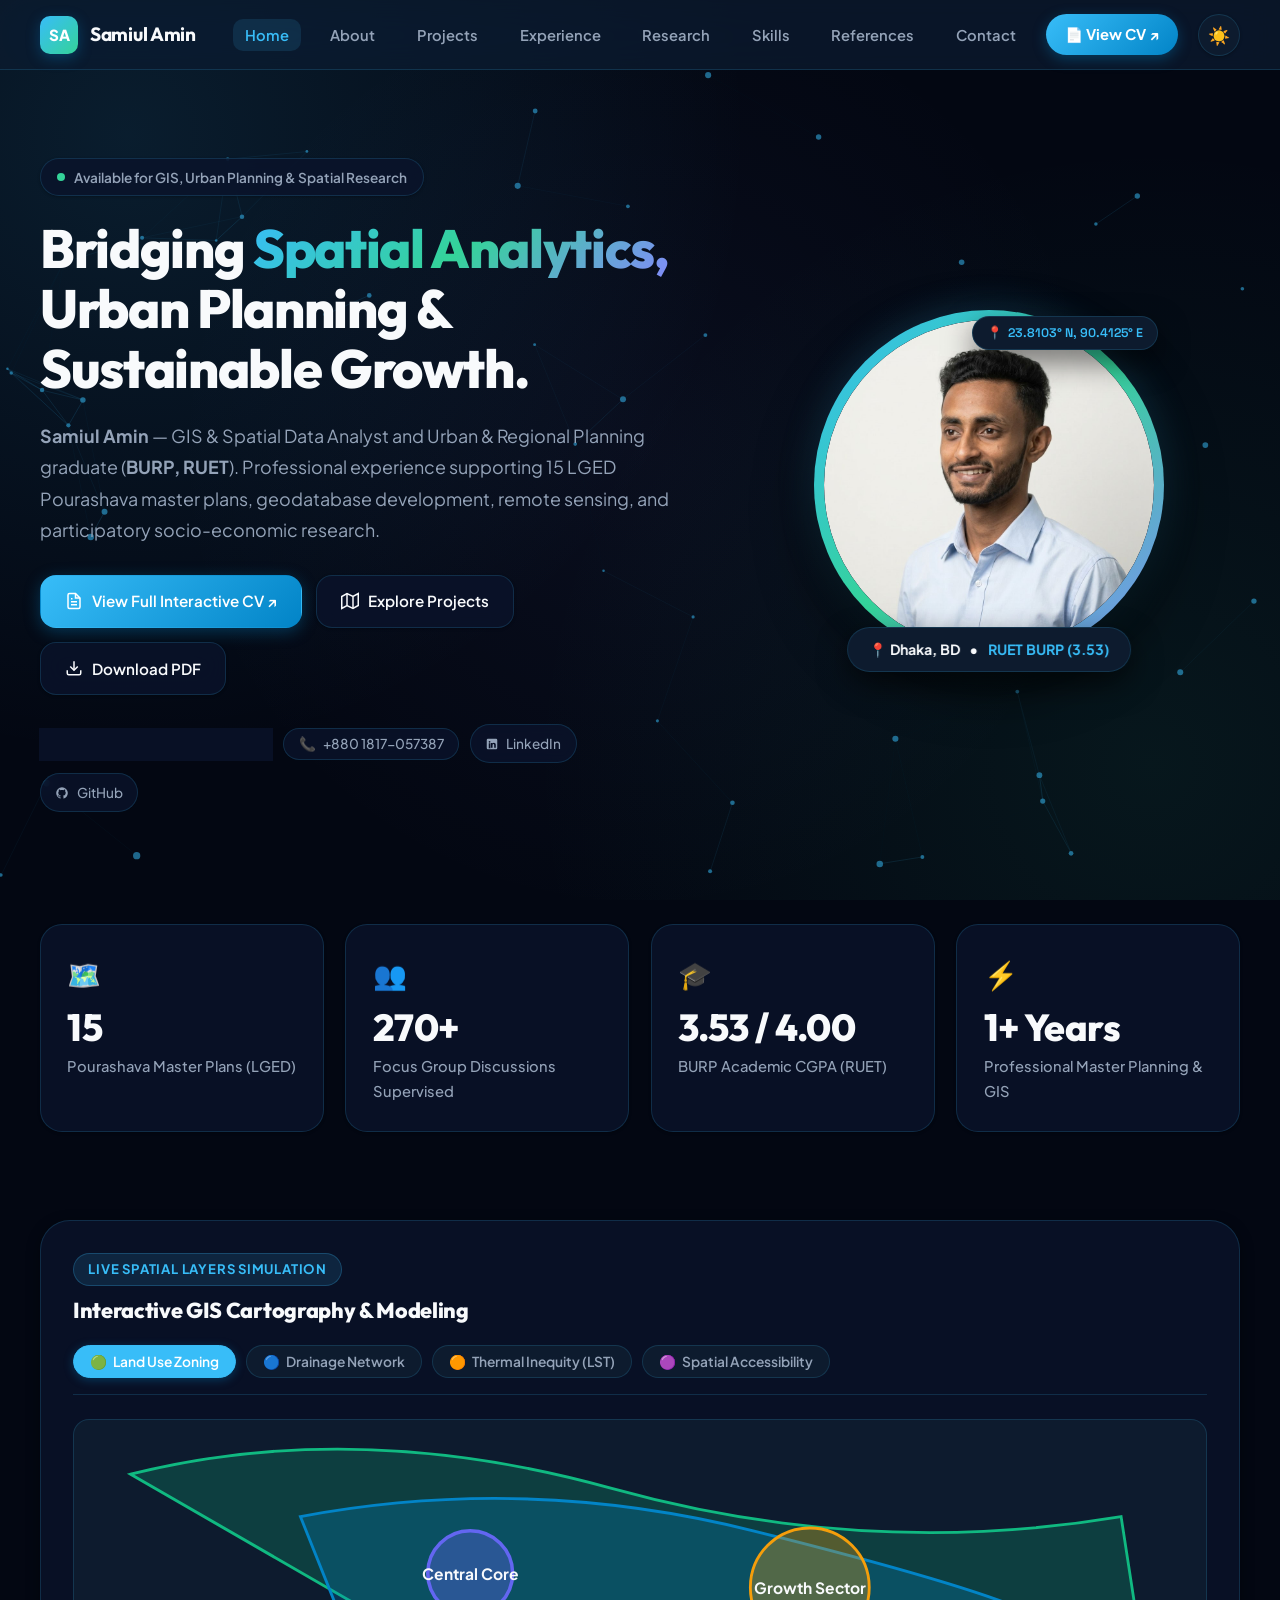
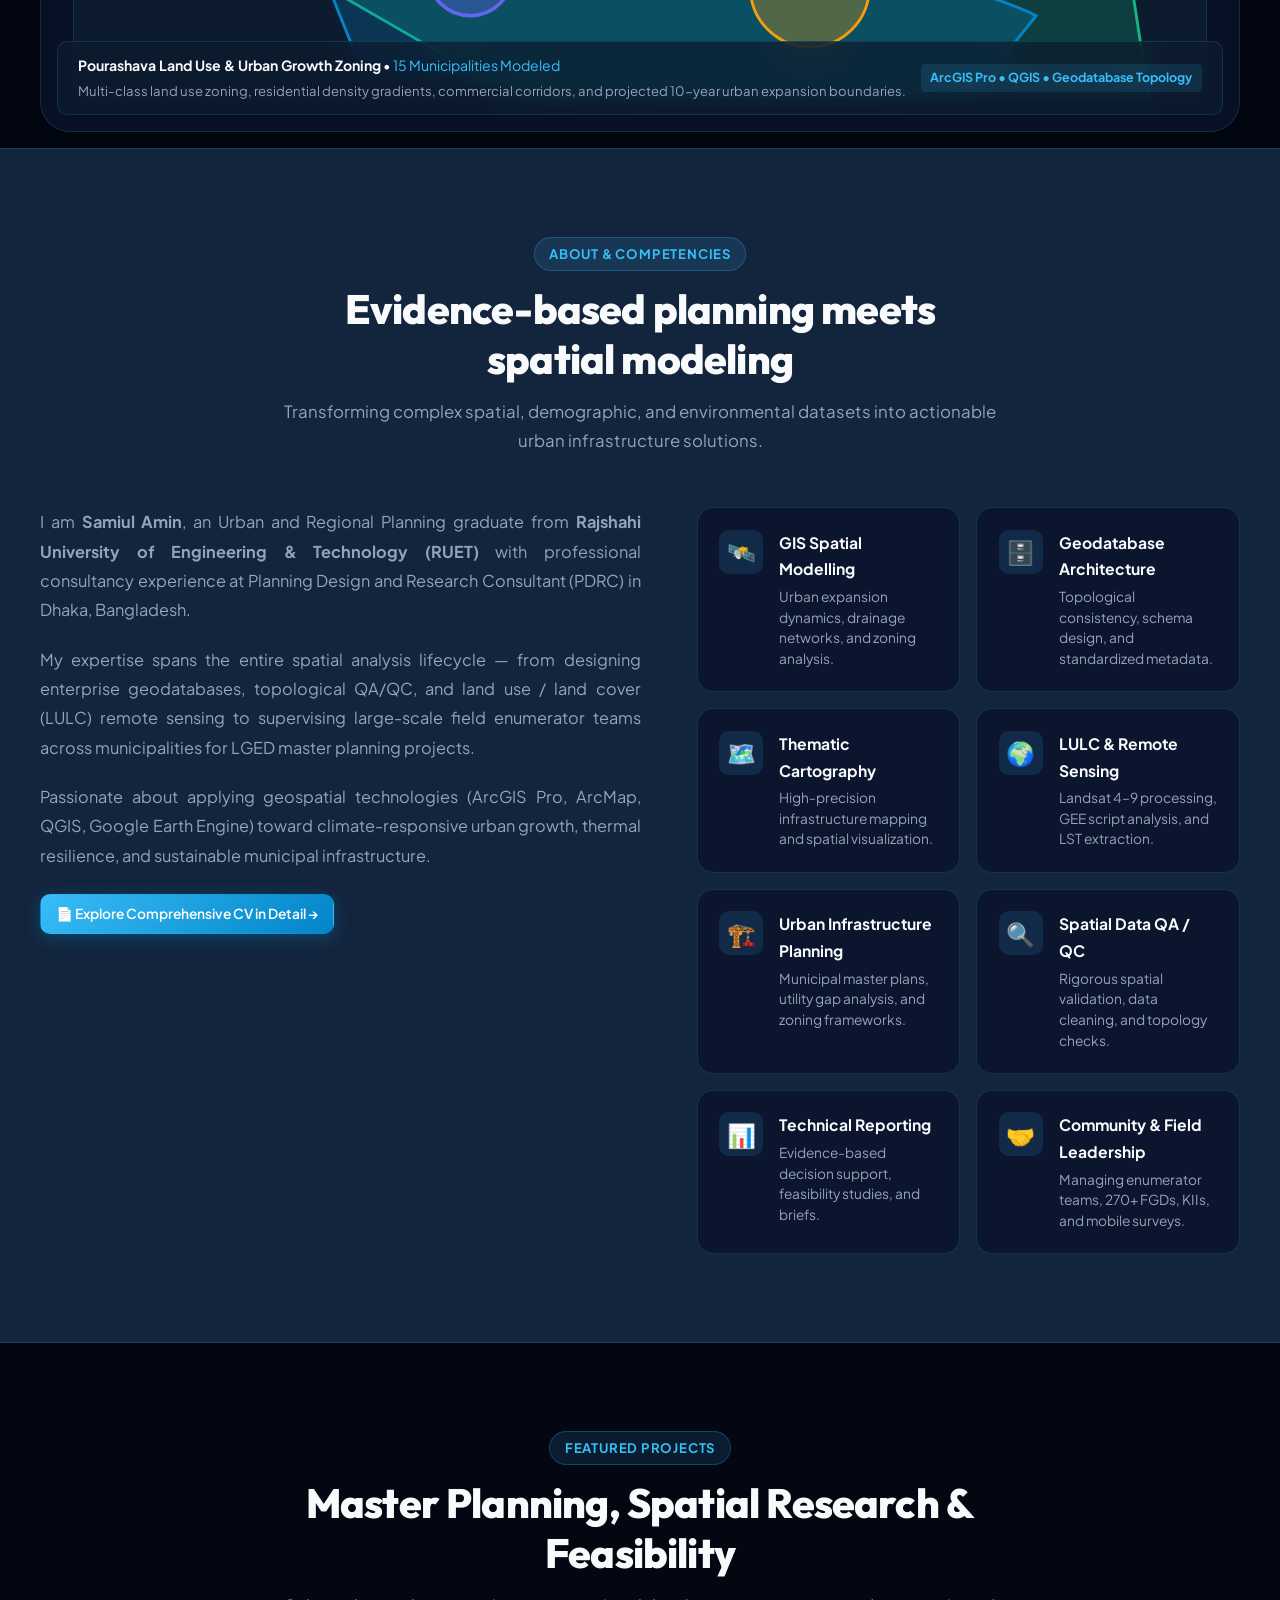
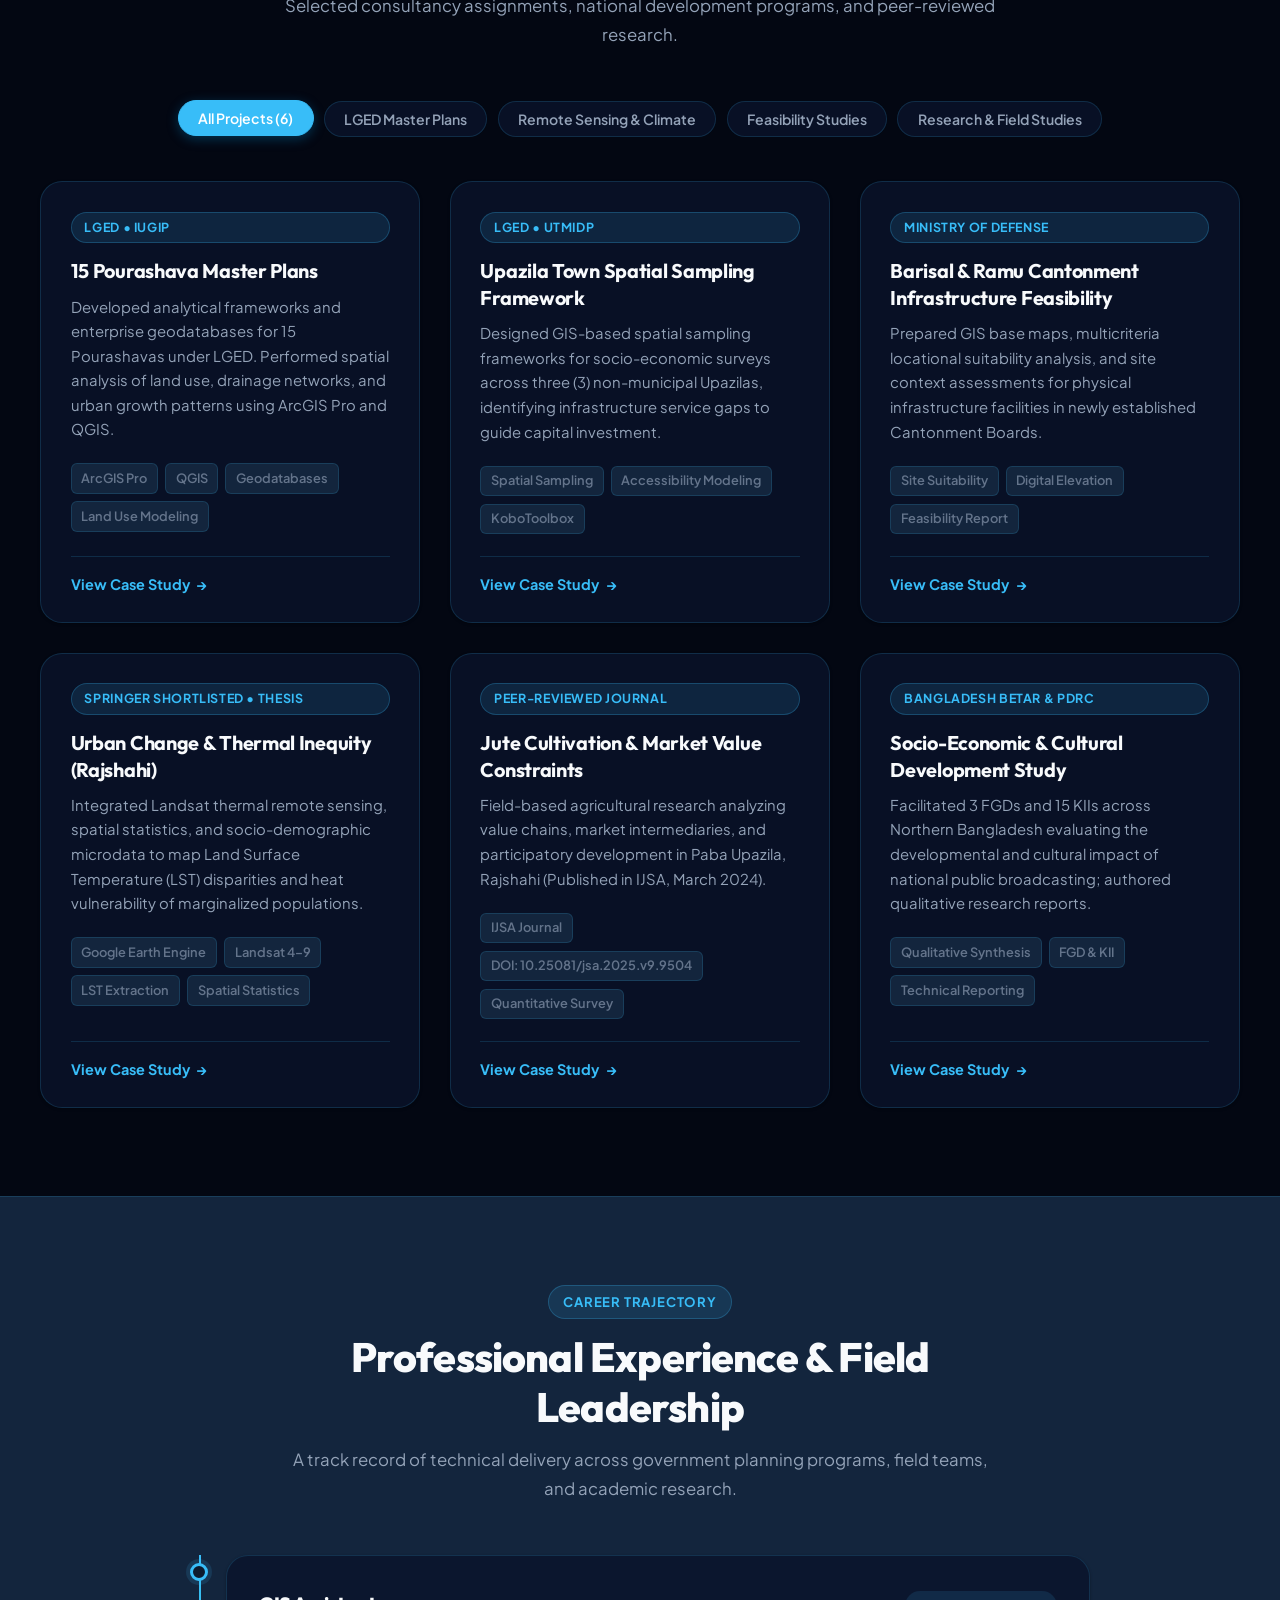
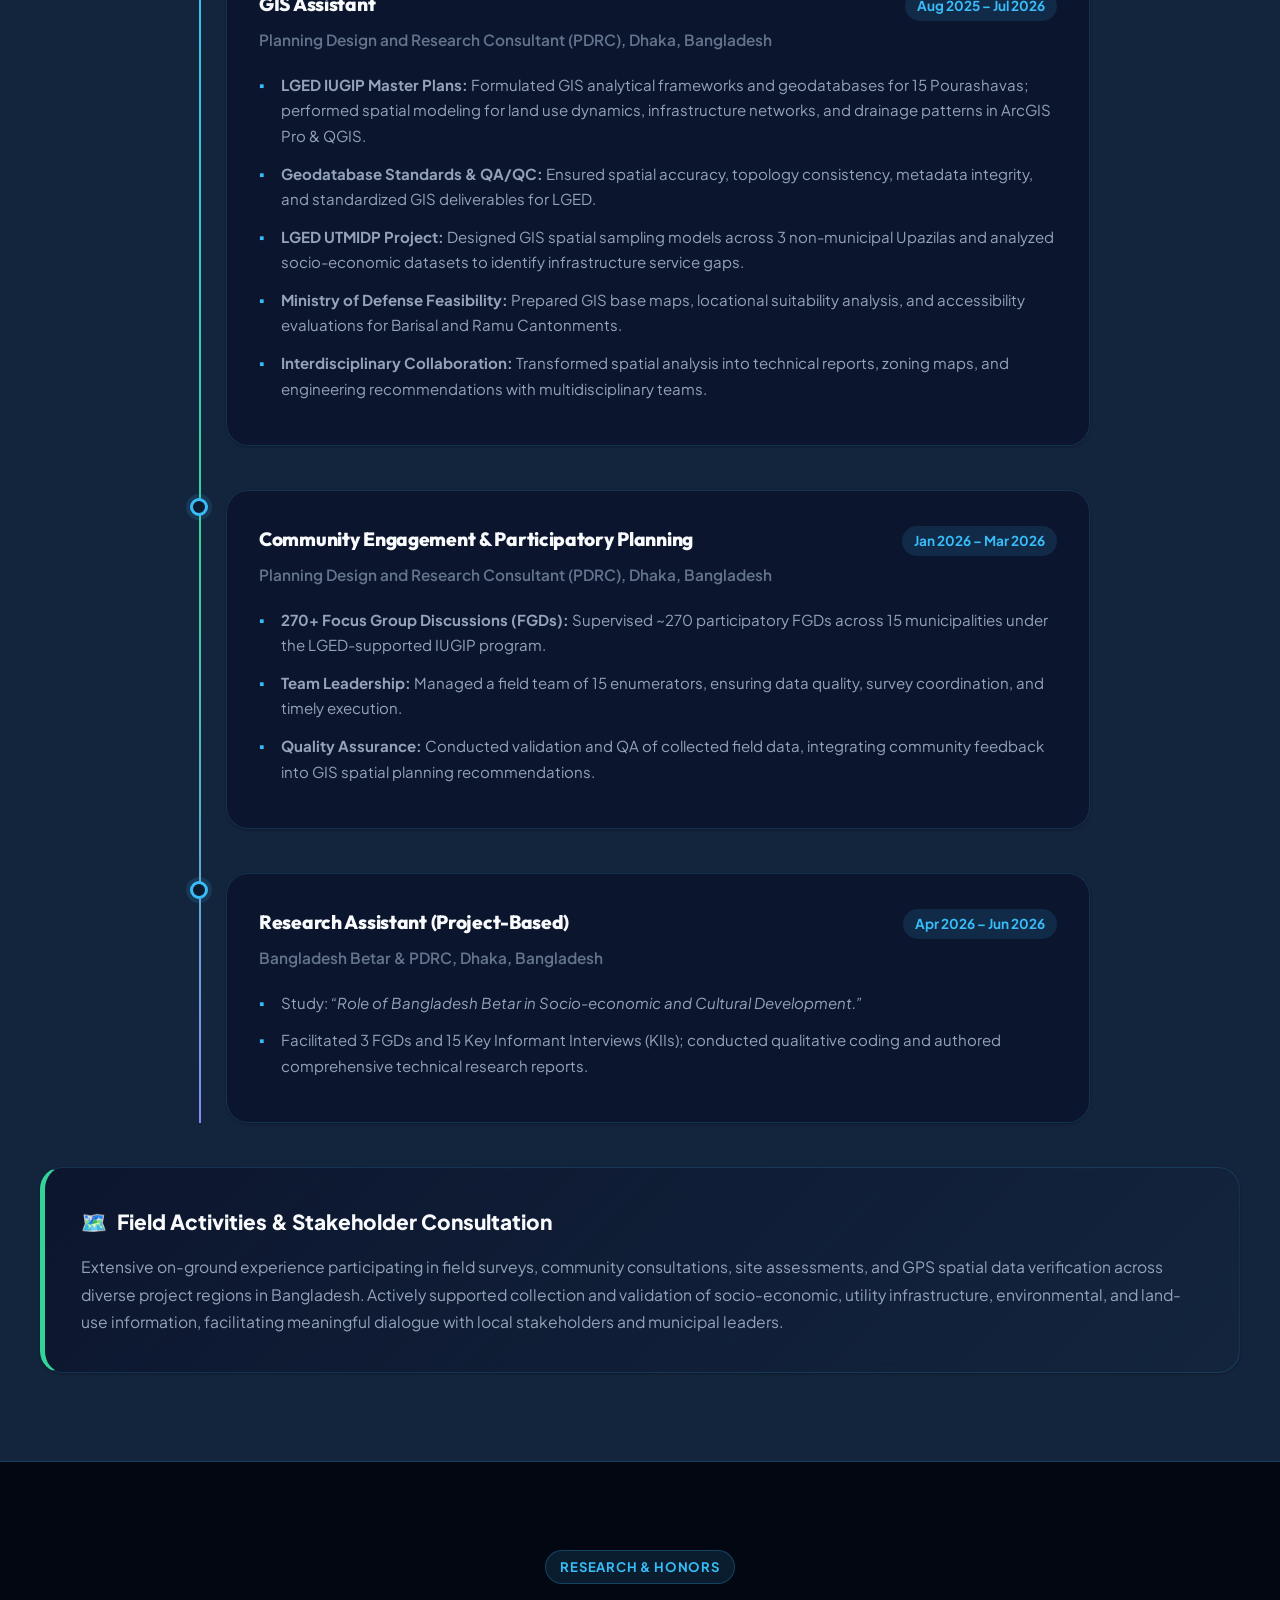
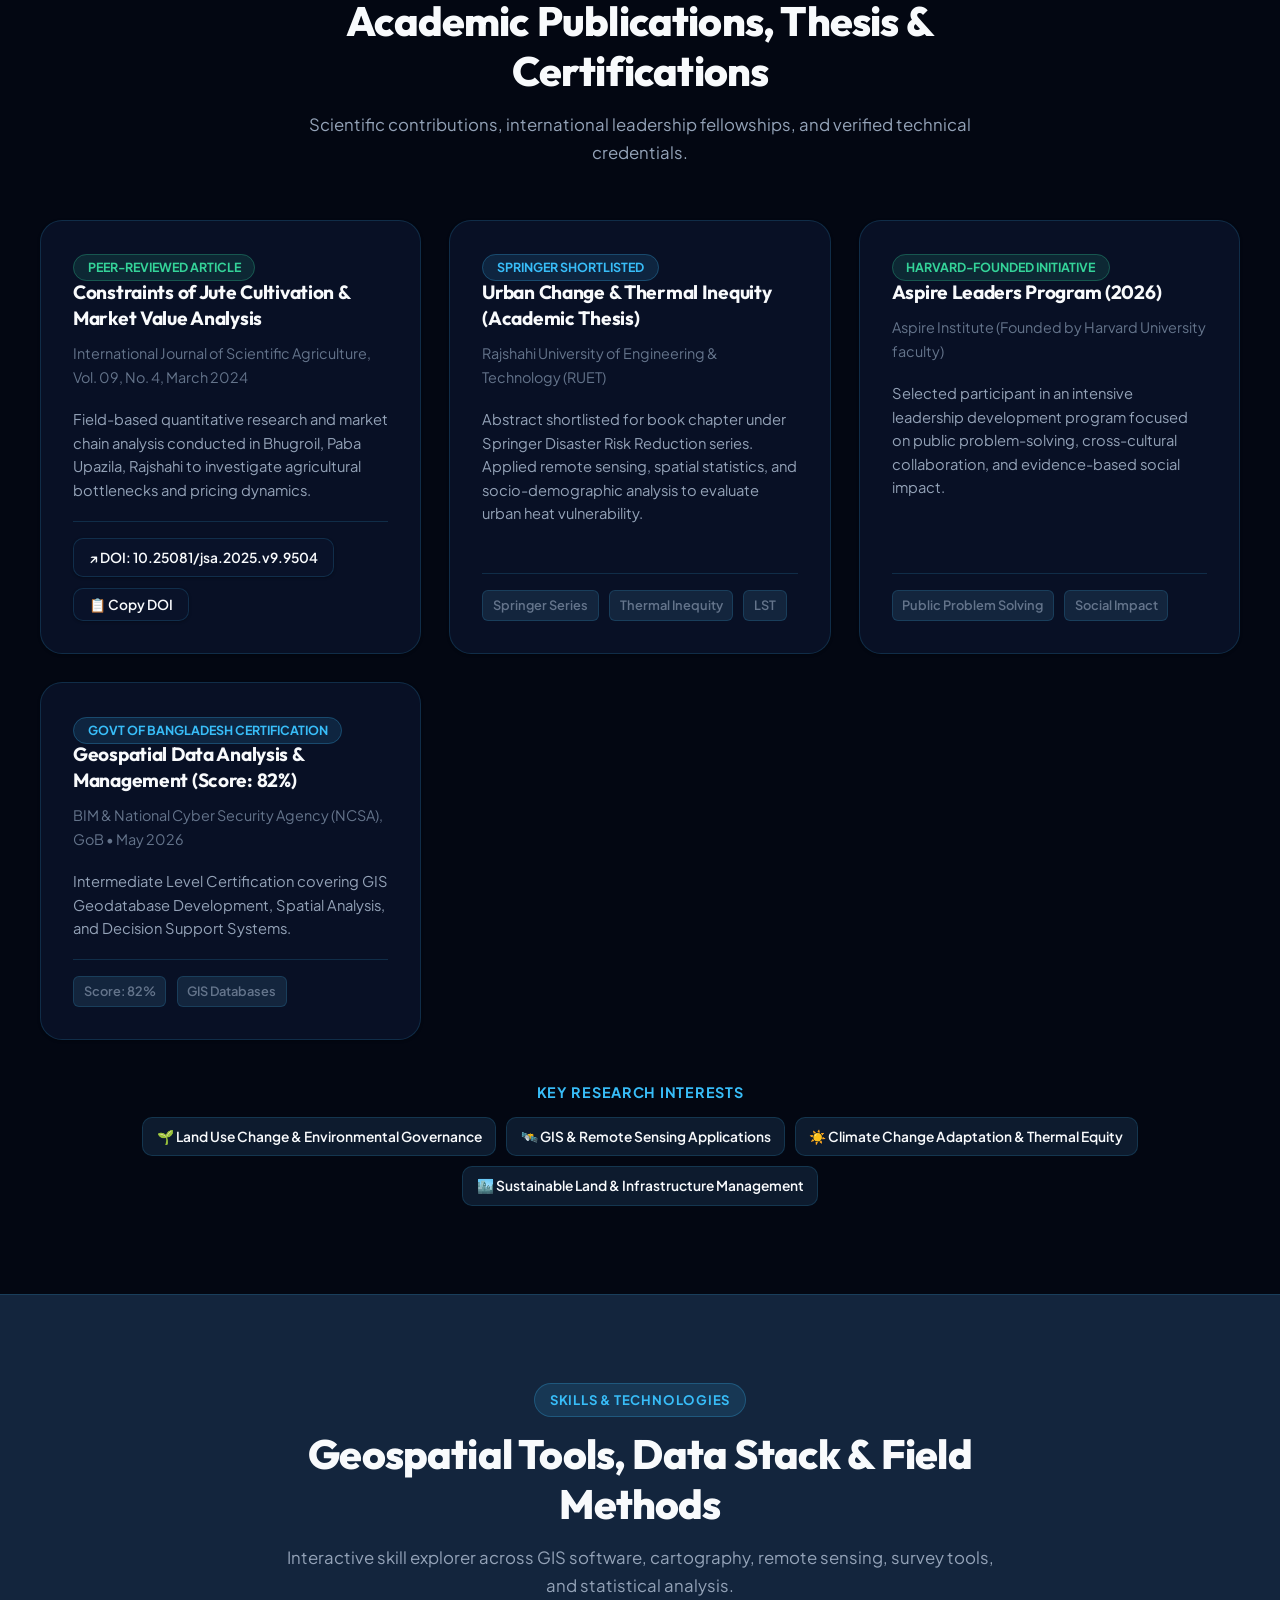
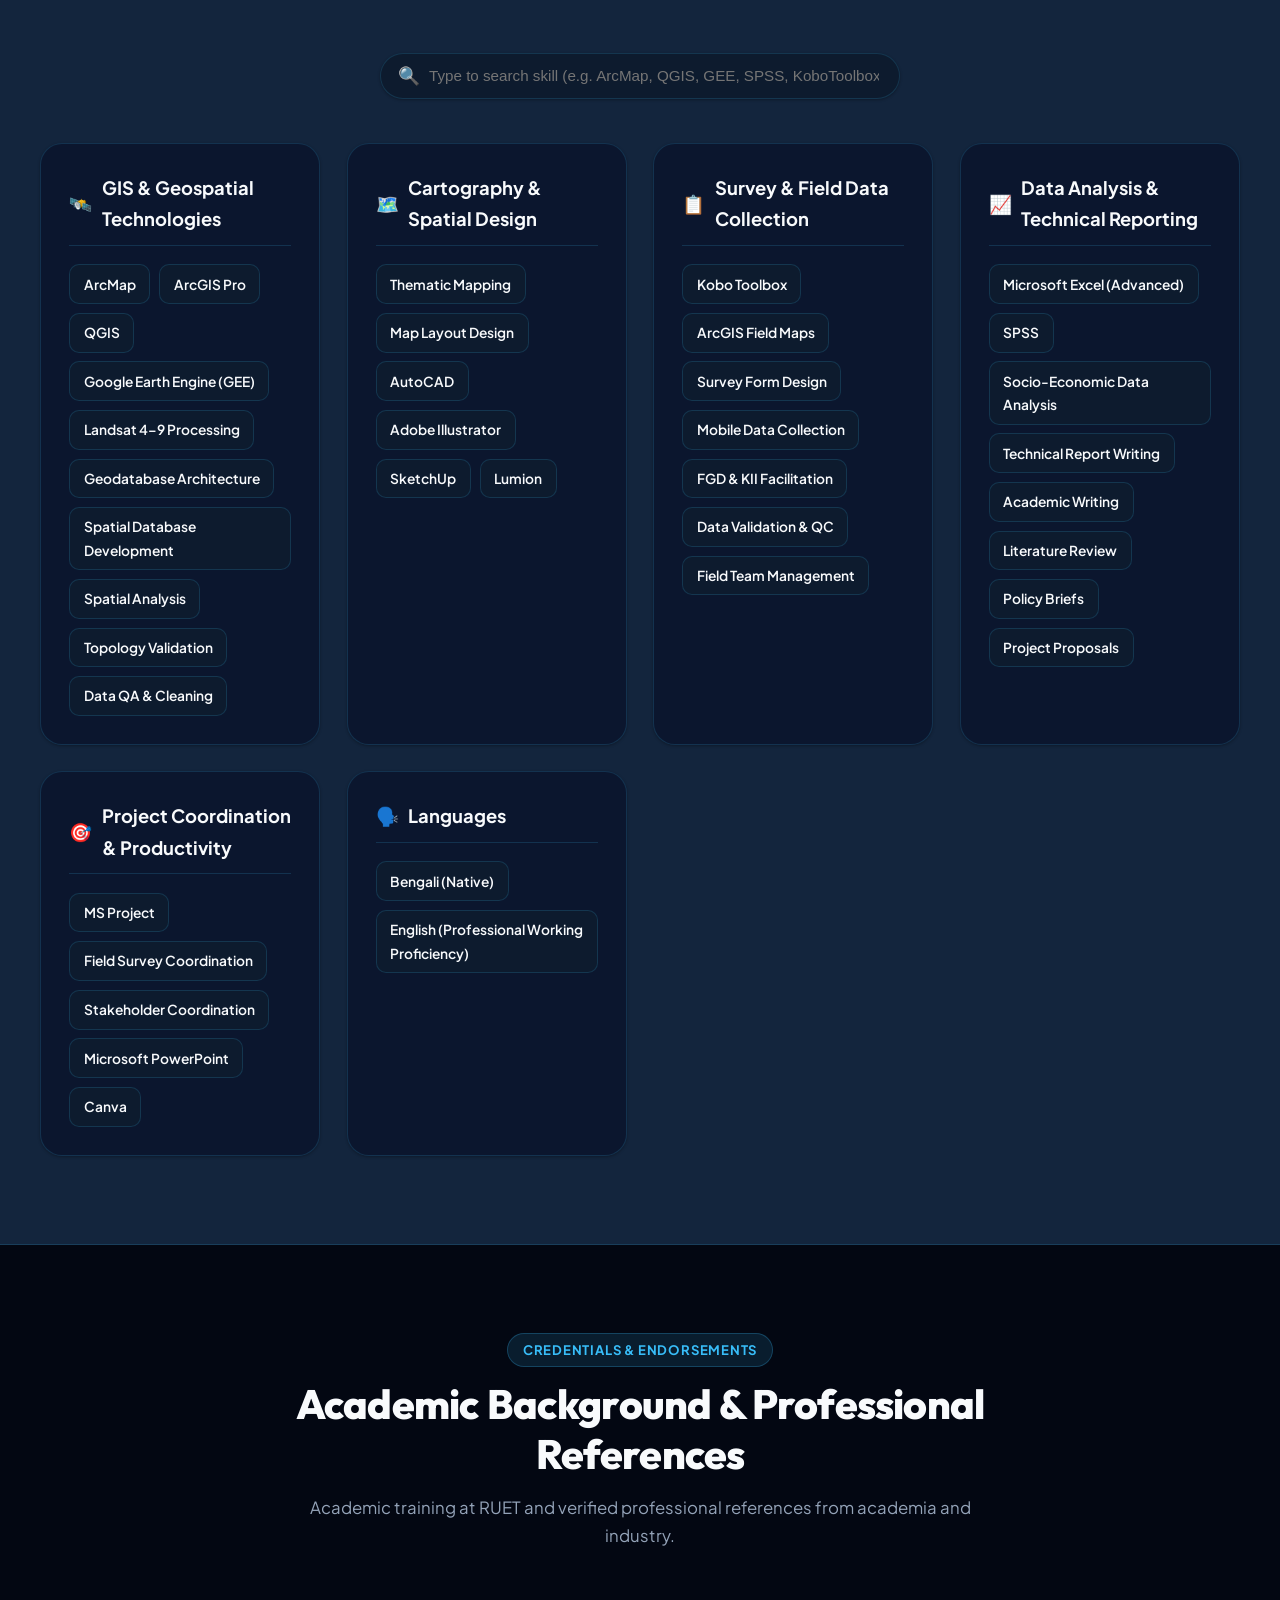
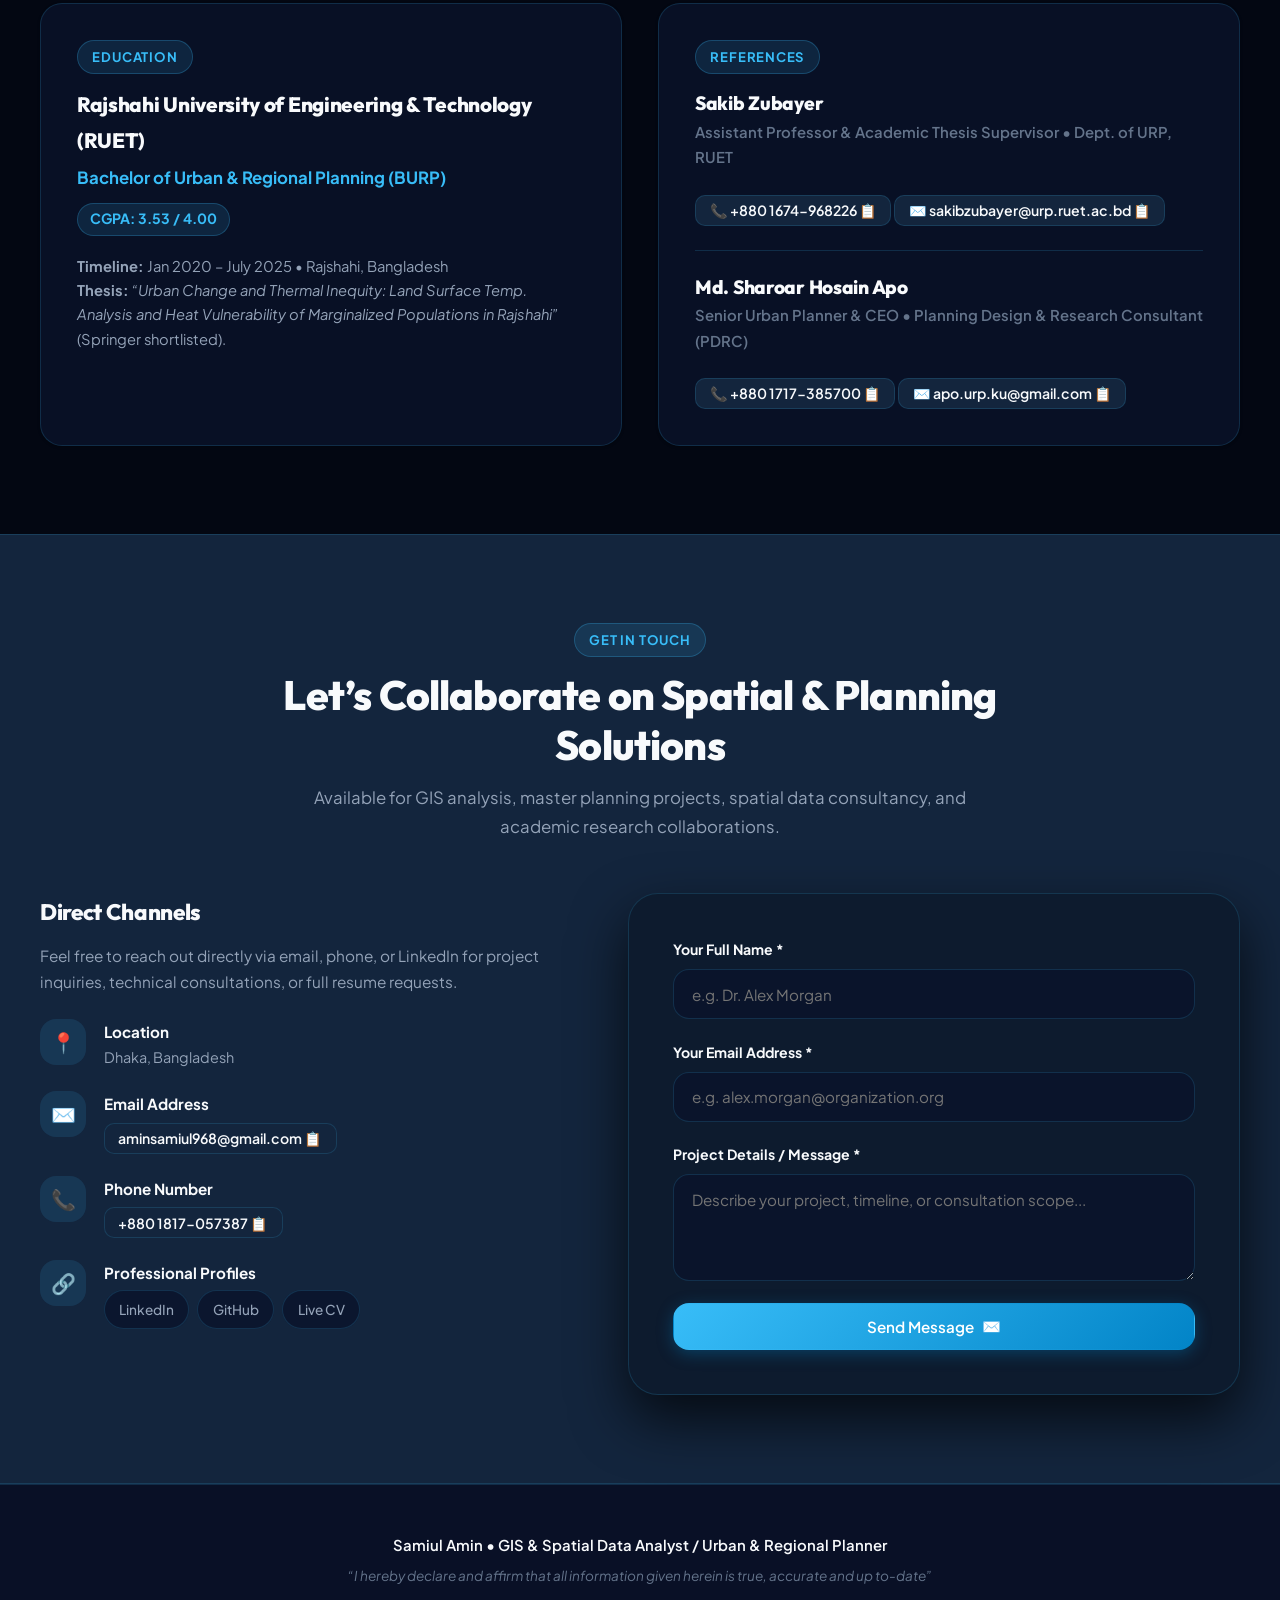
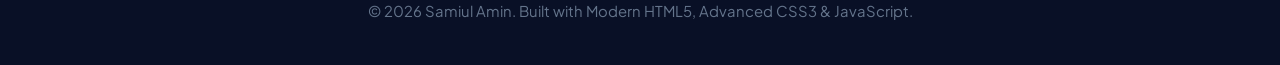
==== commit 9d4923ec: "feat: make profile photo circular, set dark mode as default, and remove fixed bottom dock - Styled h" ====
--- a/index.html
+++ b/index.html
@@ -22,7 +22,7 @@
   <link rel="stylesheet" href="style.css" />
   <script defer src="script.js"></script>
 </head>
-<body>
+<body class="theme-dark">
   <!-- Top Scroll Progress Indicator -->
   <div class="scroll-progress" id="scroll-progress" aria-hidden="true"></div>
 
@@ -925,30 +925,6 @@
     </section>
   </main>
 
-  <!-- Mobile Bottom Floating Action Dock (Next-Gen Mobile UX) -->
-  <nav class="mobile-dock" aria-label="Mobile quick navigation">
-    <a class="dock-item active" href="#home">
-      <span class="dock-icon">🏠</span>
-      <span>Home</span>
-    </a>
-    <a class="dock-item" href="#projects">
-      <span class="dock-icon">🗺️</span>
-      <span>Projects</span>
-    </a>
-    <a class="dock-item dock-cv-btn" href="cv/">
-      <span class="dock-icon">📄</span>
-      <span>Live CV</span>
-    </a>
-    <a class="dock-item" href="#skills">
-      <span class="dock-icon">⚡</span>
-      <span>Skills</span>
-    </a>
-    <a class="dock-item" href="#contact">
-      <span class="dock-icon">✉️</span>
-      <span>Contact</span>
-    </a>
-  </nav>
-
   <!-- Back to Top with Circular Scroll Ring -->
   <button class="back-to-top-btn" id="back-to-top" type="button" aria-label="Scroll back to top">
     <svg class="scroll-ring" viewBox="0 0 50 50" aria-hidden="true">
--- a/style.css
+++ b/style.css
@@ -336,7 +336,7 @@
   inset: 0;
   width: 100%;
   height: 100%;
-  pointer-events: auto;
+  pointer-events: none;
   z-index: 1;
   opacity: 0.7;
 }
@@ -493,7 +493,7 @@
   box-shadow: var(--shadow-xs);
 }
 
-/* Hero Portrait Visual Card */
+/* Hero Portrait Visual Card - 100% Circle */
 .hero-visual {
   display: flex;
   justify-content: center;
@@ -502,37 +502,46 @@
 
 .portrait-wrapper {
   position: relative;
-  width: min(390px, 100%);
-  border-radius: var(--radius-xl);
-  padding: 12px;
-  background: linear-gradient(135deg, rgba(2, 132, 199, 0.35), rgba(16, 185, 129, 0.25), rgba(99, 102, 241, 0.2));
-  box-shadow: var(--shadow-lg);
-  transition: transform 0.4s ease;
+  width: min(350px, 85vw);
+  aspect-ratio: 1 / 1;
+  border-radius: 50%;
+  padding: 10px;
+  background: linear-gradient(135deg, var(--primary), var(--accent), var(--tertiary));
+  box-shadow: var(--shadow-lg), 0 0 35px rgba(56, 189, 248, 0.25);
+  transition: transform 0.4s cubic-bezier(0.16, 1, 0.3, 1), box-shadow 0.4s ease;
+}
+
+.portrait-wrapper:hover {
+  transform: scale(1.02);
+  box-shadow: var(--shadow-lg), 0 0 45px rgba(56, 189, 248, 0.4);
 }
 
 .portrait-card {
   position: relative;
-  border-radius: calc(var(--radius-xl) - 8px);
+  border-radius: 50%;
   overflow: hidden;
   background: var(--surface-strong);
+  width: 100%;
+  height: 100%;
   aspect-ratio: 1 / 1;
 }
 
 .portrait-img {
   width: 100%;
   height: 100%;
+  border-radius: 50%;
   object-fit: cover;
   transition: transform 0.5s cubic-bezier(0.16, 1, 0.3, 1);
 }
 
 .portrait-wrapper:hover .portrait-img {
-  transform: scale(1.04);
+  transform: scale(1.05);
 }
 
 .floating-coords-badge {
   position: absolute;
-  top: -12px;
-  right: -10px;
+  top: 6px;
+  right: 6px;
   background: var(--surface-strong);
   border: 1px solid var(--border);
   padding: 0.35rem 0.85rem;
@@ -546,16 +555,17 @@
   align-items: center;
   gap: 0.35rem;
   z-index: 3;
+  backdrop-filter: blur(10px);
 }
 
 .floating-stat-badge {
   position: absolute;
-  bottom: -16px;
+  bottom: -12px;
   left: 50%;
   transform: translateX(-50%);
   background: var(--surface-strong);
   border: 1px solid var(--border);
-  padding: 0.65rem 1.35rem;
+  padding: 0.6rem 1.3rem;
   border-radius: var(--radius-full);
   box-shadow: var(--shadow-md);
   display: flex;
@@ -566,6 +576,7 @@
   font-weight: 700;
   color: var(--text);
   z-index: 3;
+  backdrop-filter: blur(10px);
 }
 
 .floating-stat-badge span.accent-text {
@@ -584,7 +595,7 @@
 
 .metrics-grid {
   display: grid;
-  grid-template-columns: repeat(auto-fit, minmax(230px, 1fr));
+  grid-template-columns: repeat(auto-fit, minmax(min(100%, 200px), 1fr));
   gap: 1.35rem;
 }
 
@@ -806,7 +817,7 @@
 
 .competencies-grid {
   display: grid;
-  grid-template-columns: repeat(auto-fit, minmax(250px, 1fr));
+  grid-template-columns: repeat(auto-fit, minmax(min(100%, 240px), 1fr));
   gap: 1rem;
 }
 
@@ -888,7 +899,7 @@
 
 .projects-grid {
   display: grid;
-  grid-template-columns: repeat(auto-fill, minmax(350px, 1fr));
+  grid-template-columns: repeat(auto-fill, minmax(min(100%, 300px), 1fr));
   gap: 1.85rem;
 }
 
@@ -1269,7 +1280,7 @@
 
 .skills-categories-grid {
   display: grid;
-  grid-template-columns: repeat(auto-fit, minmax(330px, 1fr));
+  grid-template-columns: repeat(auto-fit, minmax(min(100%, 280px), 1fr));
   gap: 1.65rem;
 }
 
@@ -1332,7 +1343,7 @@
 
 .pub-grid {
   display: grid;
-  grid-template-columns: repeat(auto-fit, minmax(340px, 1fr));
+  grid-template-columns: repeat(auto-fit, minmax(min(100%, 280px), 1fr));
   gap: 1.75rem;
 }
 
@@ -1596,7 +1607,7 @@
   align-items: center;
   gap: 0.65rem;
   animation: toastIn 0.3s ease, toastOut 0.3s ease 2.5s forwards;
-  pointer-events: auto;
+  pointer-events: none;
 }
 
 @keyframes toastIn {
@@ -1635,7 +1646,7 @@
 
 .back-to-top-btn.visible {
   opacity: 1;
-  pointer-events: auto;
+  pointer-events: none;
 }
 
 .back-to-top-btn:hover {
@@ -1659,57 +1670,6 @@
   stroke-dasharray: 140;
   stroke-dashoffset: 140;
   transition: stroke-dashoffset 0.1s linear;
-}
-
-/* ==========================================================================
-   Mobile Bottom Floating Dock (Next-Gen Mobile UX)
-   ========================================================================== */
-
-.mobile-dock {
-  display: none;
-  position: fixed;
-  bottom: 1rem;
-  left: 1rem;
-  right: 1rem;
-  background: var(--surface-glass);
-  backdrop-filter: blur(20px) saturate(180%);
-  -webkit-backdrop-filter: blur(20px) saturate(180%);
-  border: 1px solid var(--border-strong);
-  border-radius: var(--radius-full);
-  padding: 0.45rem 0.85rem;
-  box-shadow: var(--shadow-lg);
-  z-index: 1050;
-  justify-content: space-around;
-  align-items: center;
-}
-
-.dock-item {
-  display: flex;
-  flex-direction: column;
-  align-items: center;
-  gap: 0.15rem;
-  font-size: 0.72rem;
-  font-weight: 700;
-  color: var(--text-muted);
-  padding: 0.35rem 0.65rem;
-  border-radius: var(--radius-sm);
-  transition: color 0.2s ease;
-}
-
-.dock-item span.dock-icon {
-  font-size: 1.15rem;
-}
-
-.dock-item:hover, .dock-item.active {
-  color: var(--primary);
-}
-
-.dock-cv-btn {
-  background: linear-gradient(135deg, var(--primary), var(--primary-dark));
-  color: #ffffff !important;
-  border-radius: var(--radius-full);
-  padding: 0.45rem 1rem;
-  box-shadow: 0 2px 8px rgba(2, 132, 199, 0.4);
 }
 
 /* ==========================================================================
@@ -1788,13 +1748,185 @@
   .menu-toggle {
     display: grid;
   }
-  .mobile-dock {
-    display: flex;
-  }
+  
   .back-to-top-btn {
-    bottom: 4.8rem;
+    bottom: 2rem;
     left: 1rem;
     width: 44px;
     height: 44px;
   }
 }
+
+
+/* ==========================================================================
+   Comprehensive Mobile & Tablet Responsiveness Enhancements
+   ========================================================================== */
+
+/* Prevent horizontal overflow globally */
+html, body {
+  max-width: 100vw;
+  overflow-x: hidden;
+}
+
+/* Ensure images and media never overflow */
+img, svg, video, canvas {
+  max-width: 100%;
+  height: auto;
+}
+
+/* Word breaking for long titles, emails and links */
+h1, h2, h3, h4, p, a, span {
+  overflow-wrap: break-word;
+  word-break: break-word;
+}
+
+/* GIS Layer Visualizer Mobile Layout */
+@media (max-width: 768px) {
+  .gis-visualizer-card {
+    padding: 1.25rem;
+    margin: 2rem 0 1rem;
+  }
+  .gis-visualizer-header {
+    flex-direction: column;
+    align-items: flex-start;
+    gap: 0.85rem;
+  }
+  .gis-layer-buttons {
+    width: 100%;
+    overflow-x: auto;
+    padding-bottom: 0.4rem;
+    flex-wrap: nowrap;
+    -webkit-overflow-scrolling: touch;
+  }
+  .gis-layer-btn {
+    white-space: nowrap;
+    flex-shrink: 0;
+    font-size: 0.82rem;
+    padding: 0.4rem 0.85rem;
+  }
+  .gis-canvas-view {
+    height: 240px;
+  }
+  .gis-layer-info-box {
+    position: static;
+    margin-top: 0.75rem;
+    flex-direction: column;
+    align-items: flex-start;
+    gap: 0.5rem;
+    padding: 0.75rem 1rem;
+  }
+  .gis-layer-info-box > div {
+    width: 100%;
+  }
+  .gis-layer-info-box span, .gis-layer-info-box div {
+    white-space: normal !important;
+    word-break: break-word;
+  }
+}
+
+/* Floating Badges on Portrait for small mobile screens */
+@media (max-width: 480px) {
+  .portrait-wrapper {
+    width: min(300px, 90vw);
+    padding: 8px;
+  }
+  .floating-coords-badge {
+  position: absolute;
+  top: 6px;
+  right: 6px;
+  background: var(--surface-strong);
+  border: 1px solid var(--border);
+  padding: 0.35rem 0.85rem;
+  border-radius: var(--radius-full);
+  box-shadow: var(--shadow-md);
+  font-family: var(--font-mono);
+  font-size: 0.78rem;
+  font-weight: 600;
+  color: var(--primary);
+  display: flex;
+  align-items: center;
+  gap: 0.35rem;
+  z-index: 3;
+  backdrop-filter: blur(10px);
+}
+  .floating-stat-badge {
+  position: absolute;
+  bottom: -12px;
+  left: 50%;
+  transform: translateX(-50%);
+  background: var(--surface-strong);
+  border: 1px solid var(--border);
+  padding: 0.6rem 1.3rem;
+  border-radius: var(--radius-full);
+  box-shadow: var(--shadow-md);
+  display: flex;
+  align-items: center;
+  gap: 0.6rem;
+  white-space: nowrap;
+  font-size: 0.88rem;
+  font-weight: 700;
+  color: var(--text);
+  z-index: 3;
+  backdrop-filter: blur(10px);
+}
+  .hero-title {
+    font-size: 2.1rem;
+  }
+  .hero-subtitle {
+    font-size: 0.98rem;
+  }
+  .hero-actions {
+    flex-direction: column;
+    width: 100%;
+  }
+  .hero-actions .btn {
+    width: 100%;
+  }
+  .hero-social-chips {
+    flex-direction: column;
+    width: 100%;
+  }
+  .hero-social-chips .social-chip,
+  .hero-social-chips button.social-chip {
+    width: 100%;
+    justify-content: center;
+  }
+  .modal-container {
+    padding: 1.5rem 1.25rem;
+    max-height: 85vh;
+  }
+  .modal-title {
+    font-size: 1.3rem;
+  }
+  .contact-form {
+    padding: 1.5rem 1.25rem;
+  }
+}
+
+/* CV Table Responsive Layout on Mobile */
+@media (max-width: 640px) {
+  .cv-table, .cv-table tbody, .cv-table tr, .cv-table td {
+    display: block;
+    width: 100%;
+  }
+  .cv-table tr {
+    margin-bottom: 1rem;
+    border-bottom: 1px solid var(--border);
+    padding-bottom: 0.5rem;
+  }
+  .cv-table td {
+    padding: 0.35rem 0;
+    border-bottom: none;
+  }
+  .cv-table td:first-child {
+    width: 100%;
+    background: transparent;
+    color: var(--primary);
+    font-size: 0.95rem;
+    padding-bottom: 0.2rem;
+  }
+}
+
+/* Ensure mobile dock never overlaps footer or interactive content */
+main { padding-bottom: 0; }
+
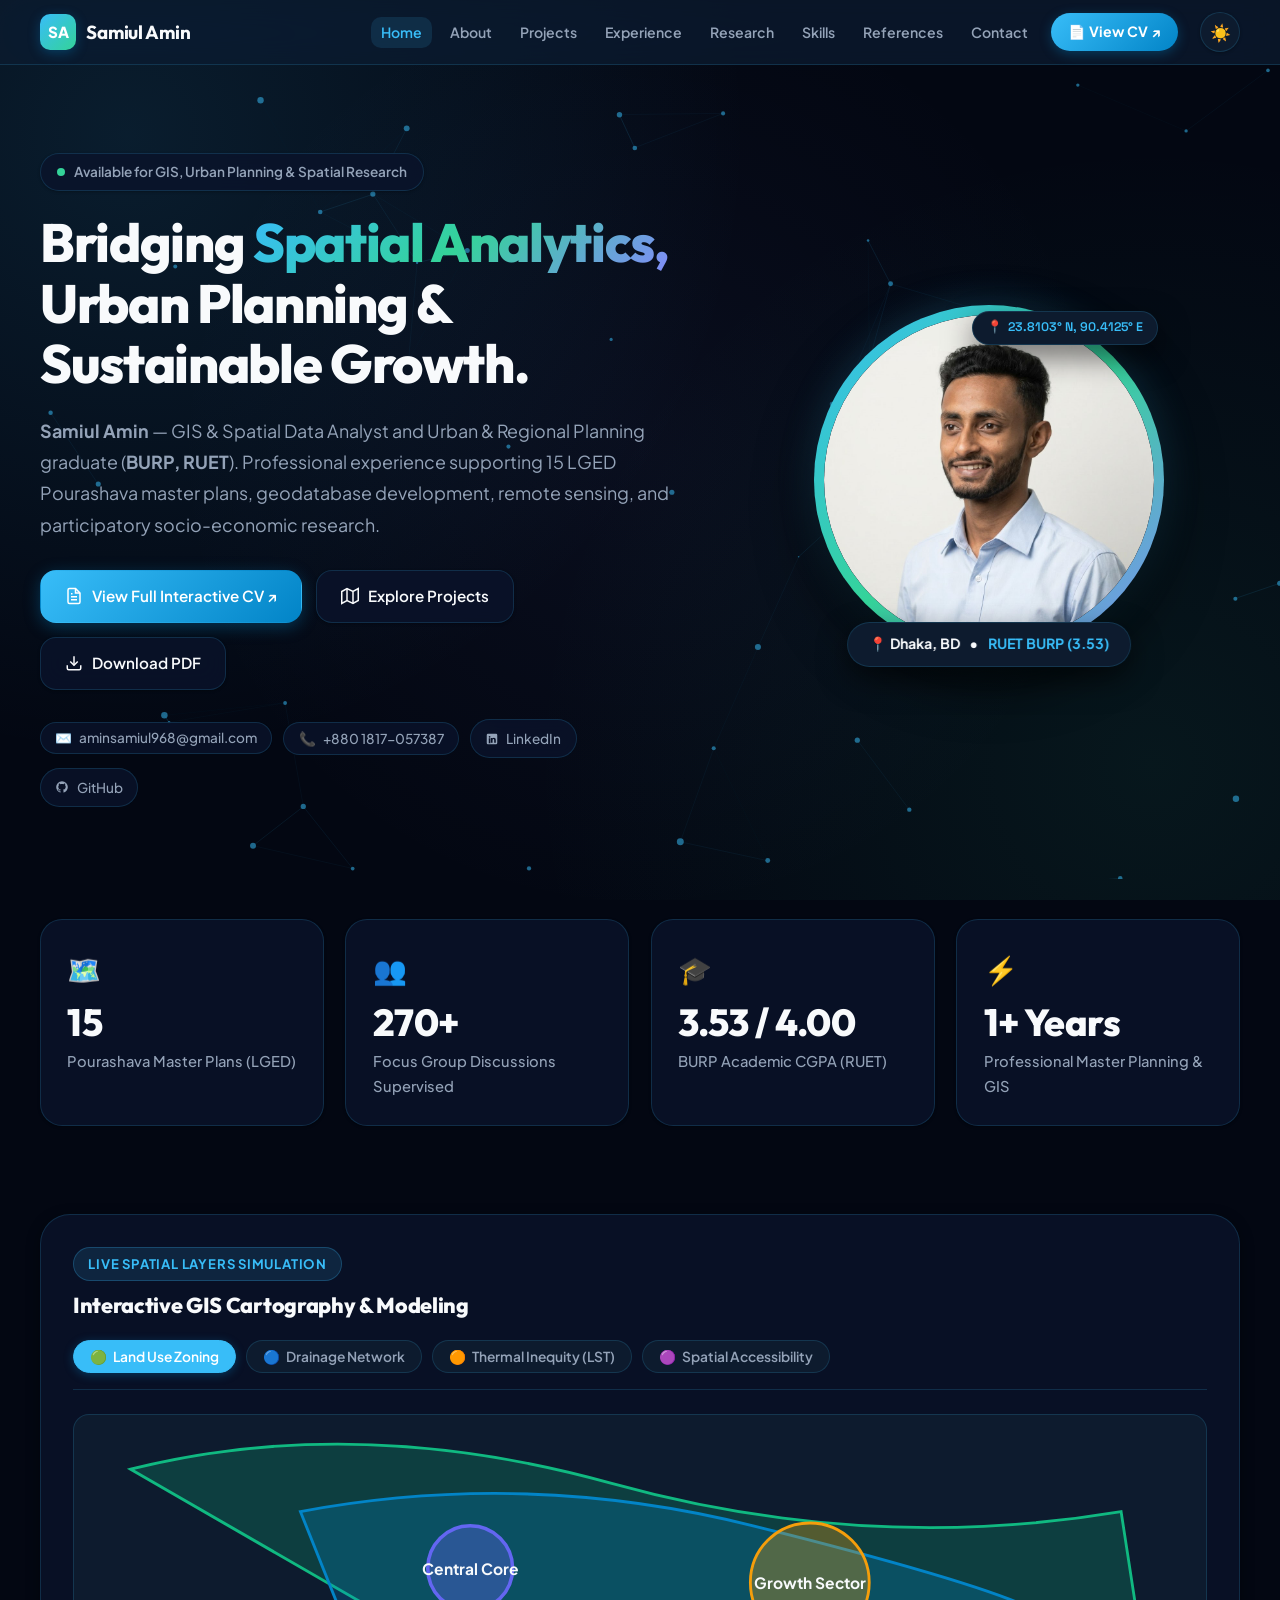
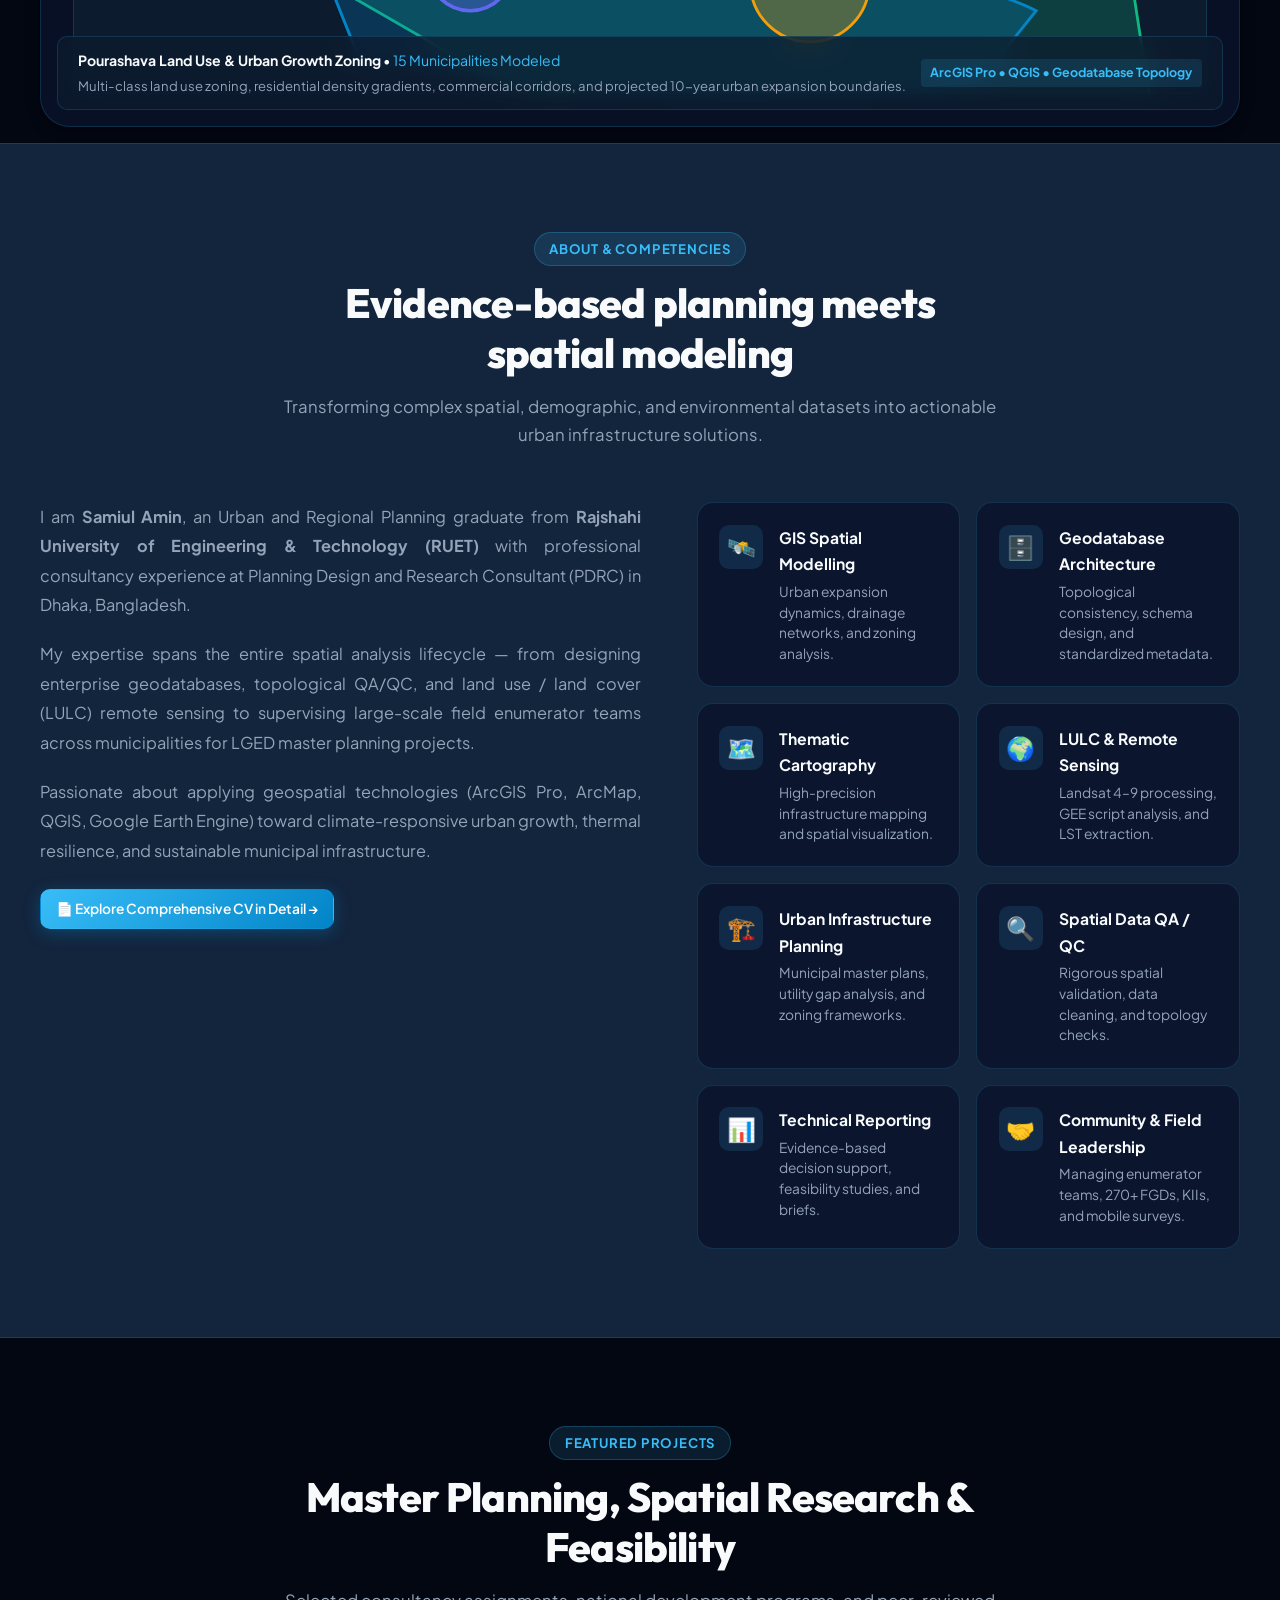
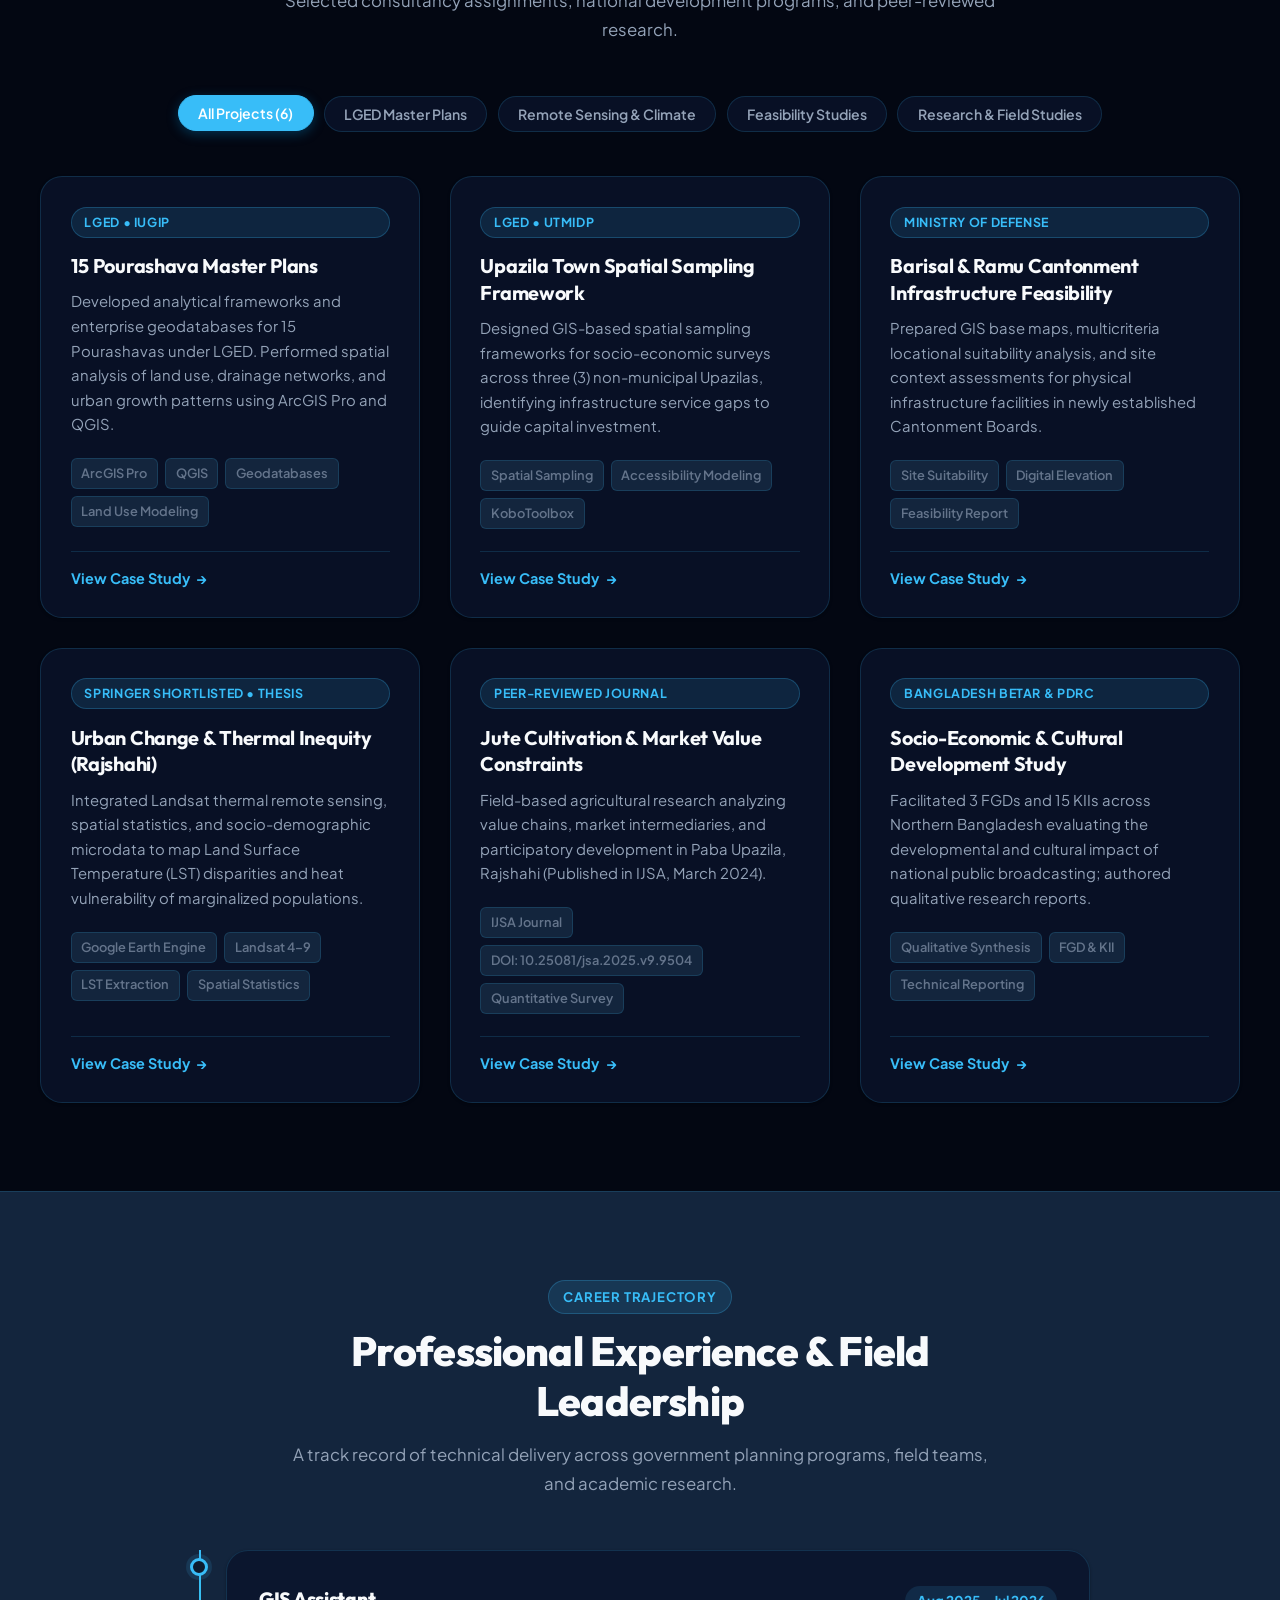
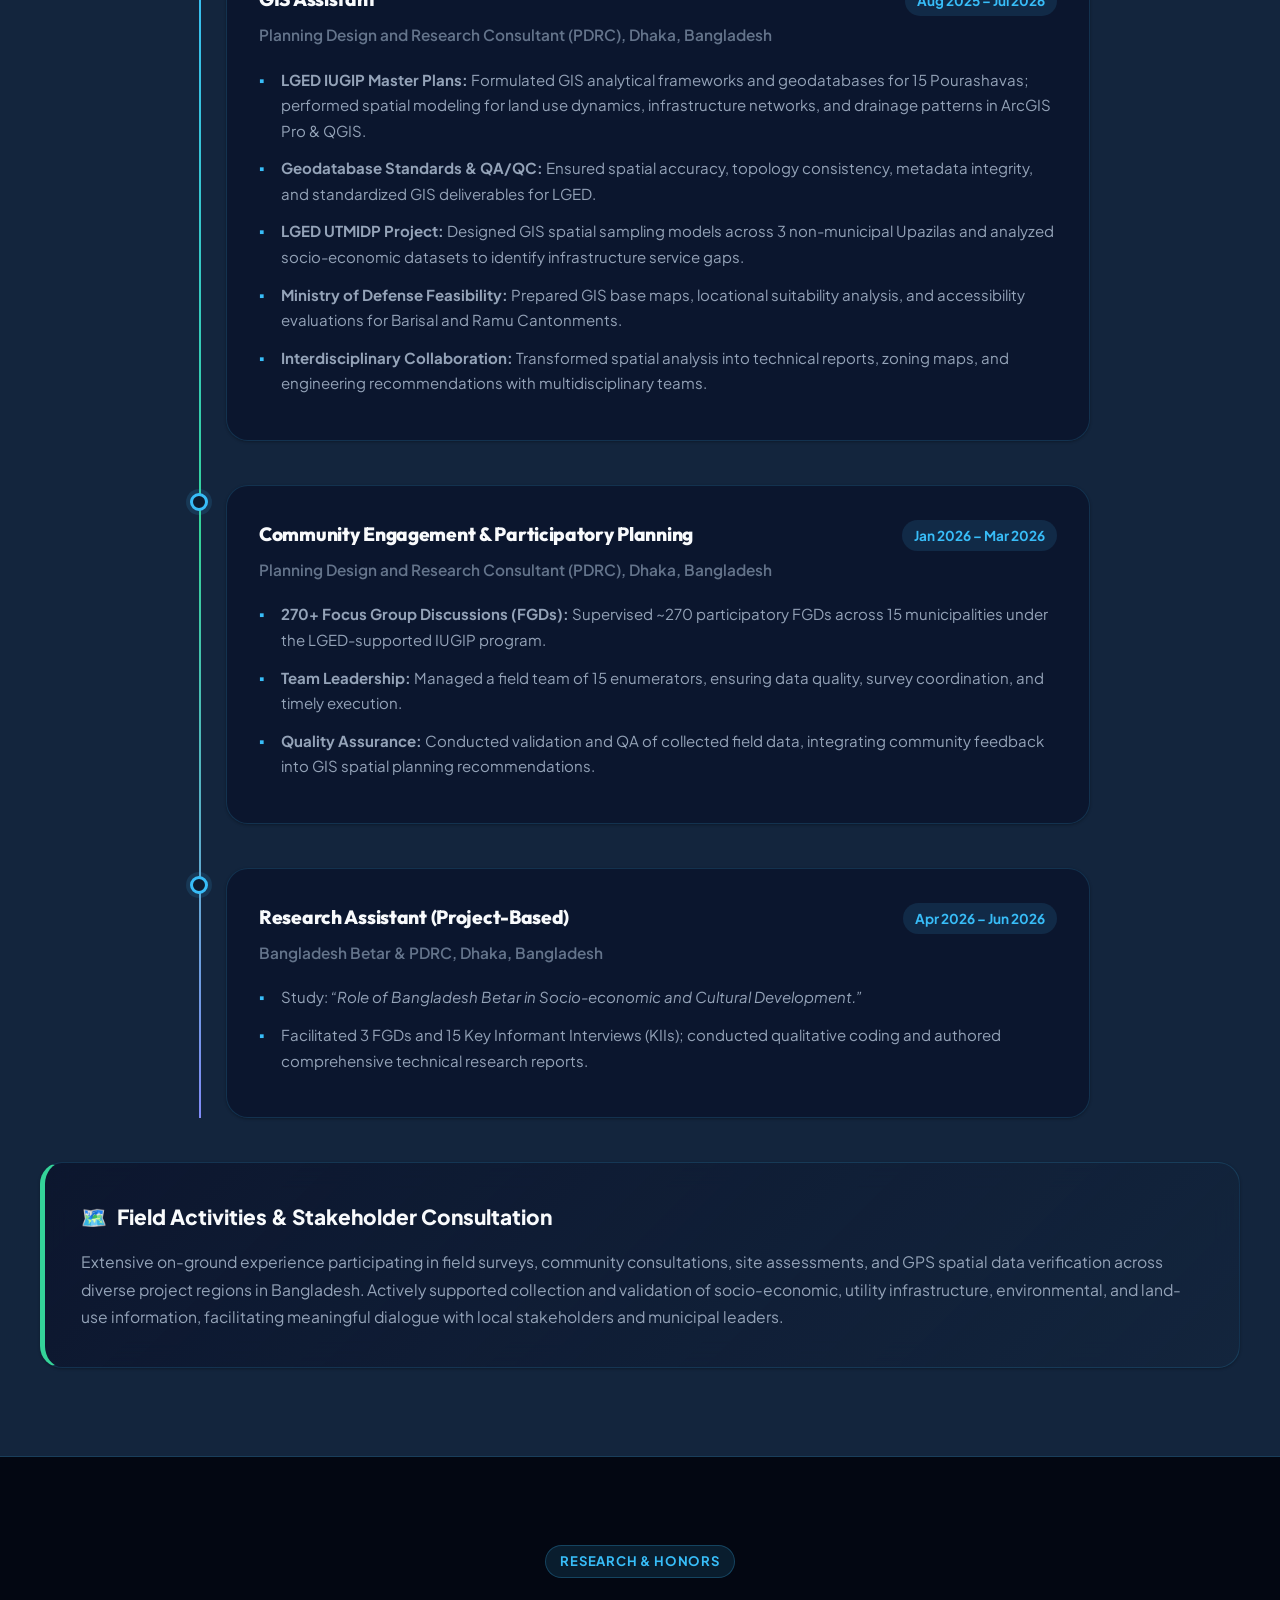
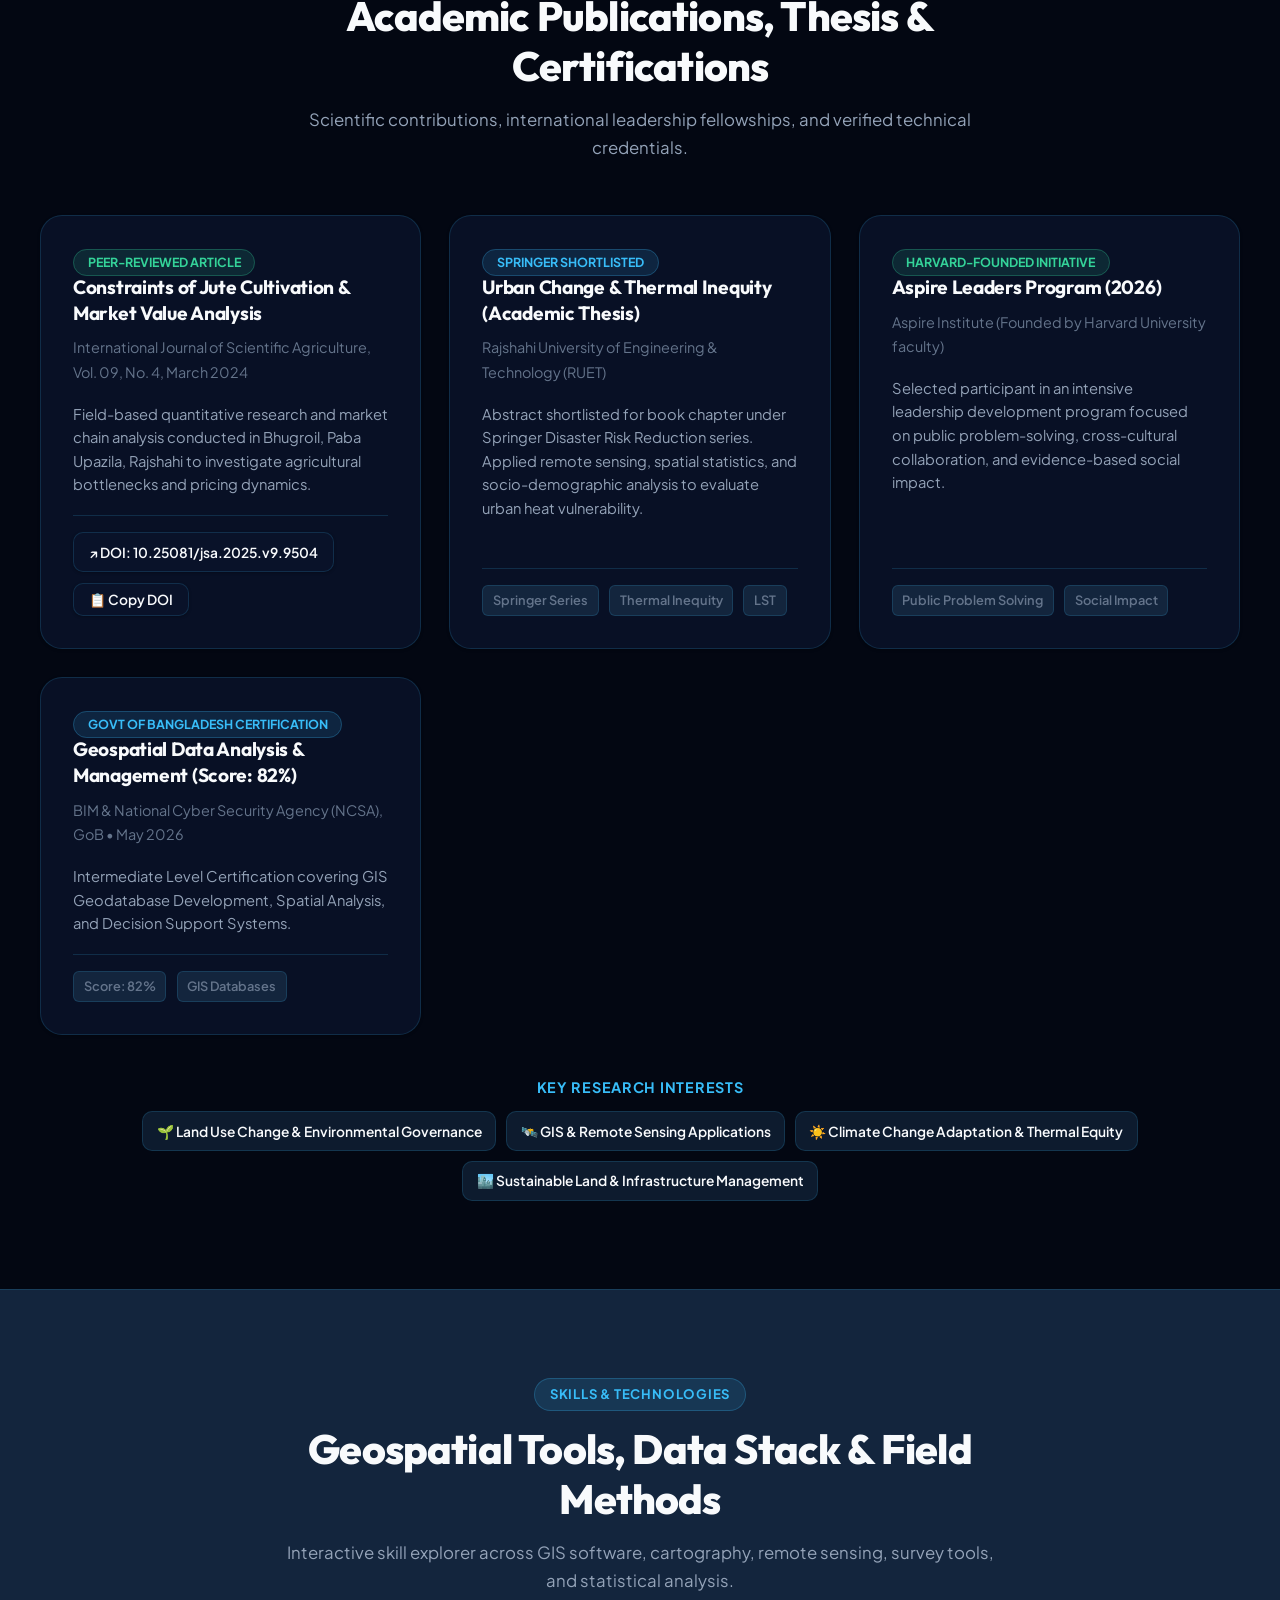
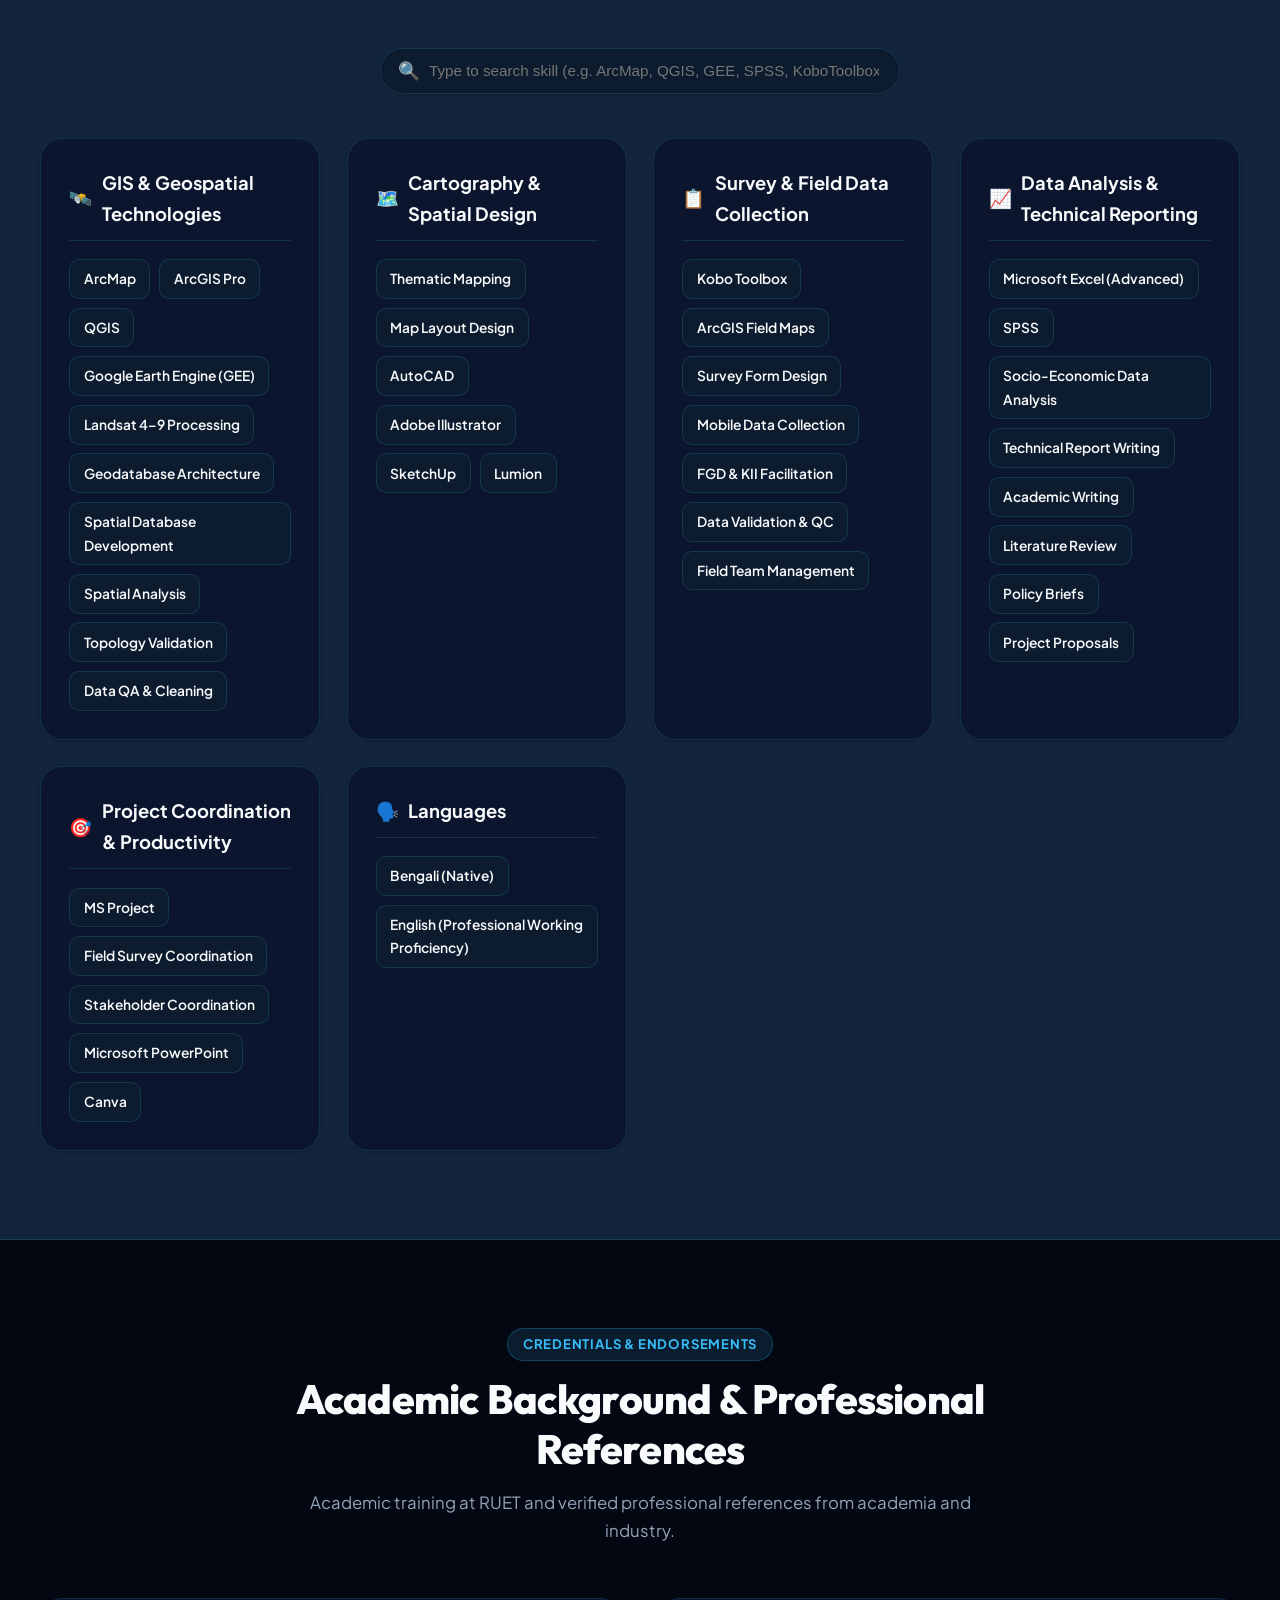
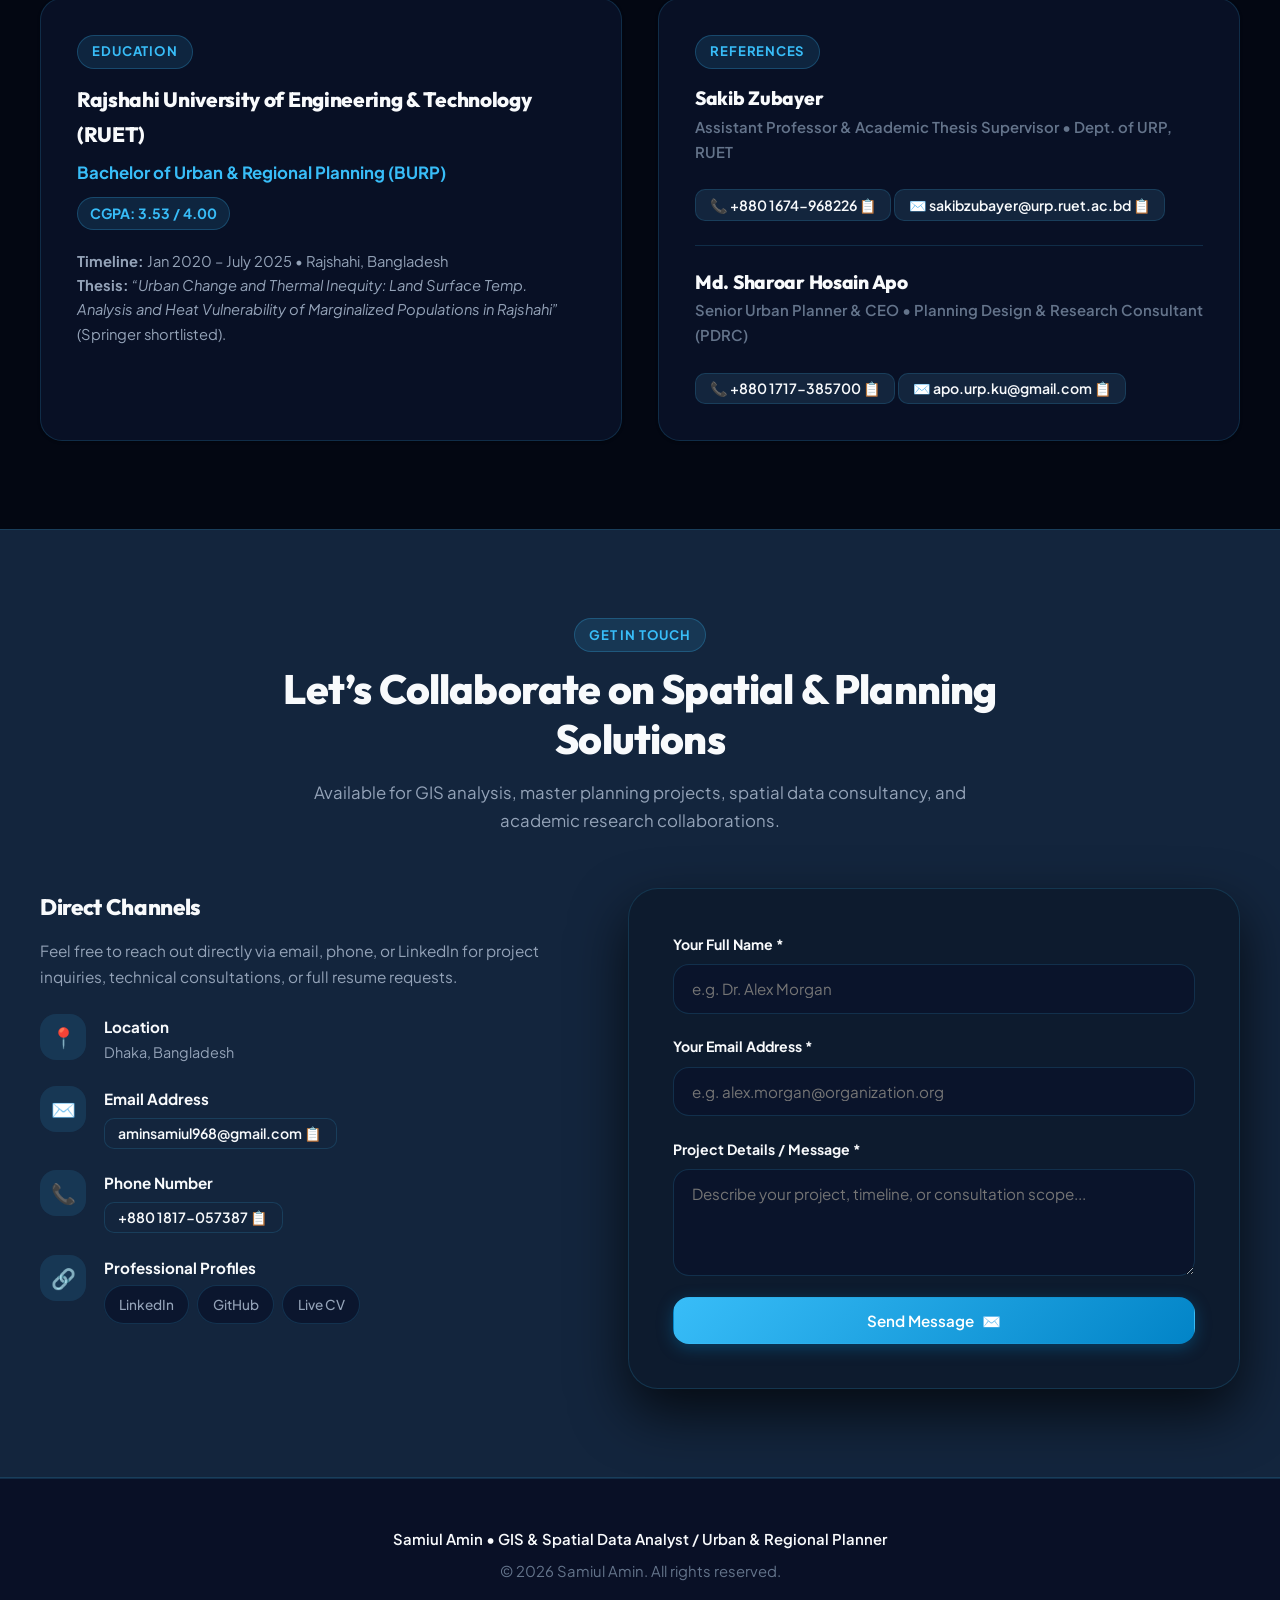
==== commit e6b43b9f: "fix(footer): remove declaration & tech stack text, make copyright year dynamic - Removed declaration" ====
--- a/index.html
+++ b/index.html
@@ -940,10 +940,7 @@
   <footer class="site-footer">
     <div class="container">
       <p style="font-weight: 600; color: var(--text); margin-bottom: 0.4rem;">Samiul Amin &bull; GIS &amp; Spatial Data Analyst / Urban &amp; Regional Planner</p>
-      <p style="font-size: 0.85rem; font-style: italic; color: var(--text-dim); margin-bottom: 0.75rem;">
-        &ldquo;I hereby declare and affirm that all information given herein is true, accurate and up to-date&rdquo;
-      </p>
-      <p>© <span id="year"></span> Samiul Amin. Built with Modern HTML5, Advanced CSS3 &amp; JavaScript.</p>
+      <p>© <span id="year"></span> Samiul Amin. All rights reserved.</p>
     </div>
   </footer>
 </body>
--- a/style.css
+++ b/style.css
@@ -186,7 +186,7 @@
 }
 
 /* ==========================================================================
-   Navigation Bar
+   Navigation Bar & Header System
    ========================================================================== */
 
 .site-header {
@@ -197,62 +197,70 @@
   -webkit-backdrop-filter: blur(20px) saturate(180%);
   background: var(--surface-glass);
   border-bottom: 1px solid var(--border);
-  transition: all 0.3s ease;
+  transition: all 0.3s cubic-bezier(0.16, 1, 0.3, 1);
+}
+
+.site-header.scrolled {
+  background: var(--surface);
+  border-bottom-color: var(--border-strong);
+  box-shadow: var(--shadow-sm);
 }
 
 .navbar {
   display: flex;
   align-items: center;
   justify-content: space-between;
-  padding: 0.85rem 0;
-  gap: 1.25rem;
-  min-height: 68px;
+  padding: 0.75rem 0;
+  gap: 1rem;
+  min-height: 64px;
 }
 
 .logo {
   font-weight: 800;
   display: flex;
   align-items: center;
-  gap: 0.75rem;
-  font-size: 1.2rem;
+  gap: 0.65rem;
+  font-size: 1.18rem;
   color: var(--text);
   text-decoration: none;
+  flex-shrink: 0;
 }
 
 .logo-mark {
   background: linear-gradient(135deg, var(--primary), var(--accent));
   color: #ffffff;
-  width: 38px;
-  height: 38px;
+  width: 36px;
+  height: 36px;
   border-radius: var(--radius-sm);
   display: grid;
   place-items: center;
   font-size: 0.95rem;
   font-weight: 800;
-  box-shadow: 0 4px 14px rgba(2, 132, 199, 0.35);
+  box-shadow: 0 3px 12px rgba(2, 132, 199, 0.35);
   transition: transform 0.3s ease;
 }
 
 .logo:hover .logo-mark {
-  transform: rotate(-6deg) scale(1.08);
+  transform: rotate(-6deg) scale(1.06);
 }
 
 .nav-links {
   display: flex;
-  gap: 1.1rem;
+  gap: 0.45rem;
   list-style: none;
   align-items: center;
   margin-left: auto;
+  margin-right: 0.4rem;
 }
 
 .nav-links a {
   font-weight: 600;
   color: var(--text-muted);
-  font-size: 0.92rem;
-  padding: 0.45rem 0.75rem;
+  font-size: 0.88rem;
+  padding: 0.4rem 0.65rem;
   border-radius: var(--radius-sm);
   transition: all 0.2s ease;
-  position: relative;
+  white-space: nowrap;
 }
 
 .nav-links a:hover,
@@ -264,25 +272,28 @@
 .nav-cv-pill {
   background: linear-gradient(135deg, var(--primary), var(--primary-dark)) !important;
   color: #ffffff !important;
-  padding: 0.5rem 1.2rem !important;
+  padding: 0.42rem 1.05rem !important;
   border-radius: var(--radius-full) !important;
-  box-shadow: 0 4px 14px rgba(2, 132, 199, 0.35) !important;
+  box-shadow: 0 3px 12px rgba(2, 132, 199, 0.35) !important;
   font-weight: 700 !important;
+  font-size: 0.88rem !important;
   display: inline-flex;
   align-items: center;
-  gap: 0.4rem;
+  gap: 0.35rem;
+  margin-left: 0.35rem;
   transition: transform 0.2s ease, box-shadow 0.2s ease !important;
 }
 
 .nav-cv-pill:hover {
-  transform: translateY(-2px);
-  box-shadow: 0 8px 20px rgba(2, 132, 199, 0.5) !important;
+  transform: translateY(-1.5px);
+  box-shadow: 0 6px 18px rgba(2, 132, 199, 0.5) !important;
 }
 
 .nav-controls {
   display: flex;
   align-items: center;
-  gap: 0.6rem;
+  gap: 0.5rem;
+  flex-shrink: 0;
 }
 
 .theme-toggle,
@@ -291,25 +302,31 @@
   background: var(--surface-strong);
   color: var(--text);
   border-radius: var(--radius-full);
-  width: 42px;
-  height: 42px;
+  width: 40px;
+  height: 40px;
   display: grid;
   place-items: center;
   box-shadow: var(--shadow-xs);
   cursor: pointer;
   transition: all 0.2s ease;
-  font-size: 1.1rem;
+  font-size: 1.05rem;
+  flex-shrink: 0;
 }
 
 .theme-toggle:hover,
 .menu-toggle:hover {
-  transform: scale(1.08);
+  transform: scale(1.06);
   border-color: var(--primary);
   box-shadow: var(--shadow-sm);
 }
 
 .menu-toggle {
   display: none;
+  flex-direction: column;
+  justify-content: center;
+  align-items: center;
+  gap: 4.5px;
+  padding: 0;
 }
 
 .menu-toggle span {
@@ -317,8 +334,84 @@
   width: 20px;
   height: 2px;
   background: currentColor;
-  margin: 2.5px 0;
-  transition: all 0.25s ease;
+  border-radius: 2px;
+  transition: transform 0.3s cubic-bezier(0.16, 1, 0.3, 1), opacity 0.2s ease;
+  transform-origin: center;
+}
+
+.menu-toggle.is-active span:nth-child(1) {
+  transform: translateY(6.5px) rotate(45deg);
+}
+
+.menu-toggle.is-active span:nth-child(2) {
+  opacity: 0;
+  transform: scaleX(0);
+}
+
+.menu-toggle.is-active span:nth-child(3) {
+  transform: translateY(-6.5px) rotate(-45deg);
+}
+
+/* Mobile / Tablet Responsive Navigation Drawer (<= 1024px) */
+@media (max-width: 1024px) {
+  .menu-toggle {
+    display: flex;
+  }
+
+  .nav-links {
+    position: fixed;
+    top: 64px;
+    left: 0;
+    right: 0;
+    background: var(--surface-strong);
+    border-bottom: 1px solid var(--border);
+    flex-direction: column;
+    align-items: stretch;
+    padding: 1.25rem 1.25rem 1.75rem;
+    gap: 0.5rem;
+    box-shadow: var(--shadow-lg);
+    transform: translateY(-150%);
+    opacity: 0;
+    pointer-events: none;
+    transition: transform 0.35s cubic-bezier(0.16, 1, 0.3, 1), opacity 0.25s ease;
+    z-index: 999;
+    max-height: calc(100vh - 64px);
+    overflow-y: auto;
+    backdrop-filter: blur(24px);
+    -webkit-backdrop-filter: blur(24px);
+  }
+
+  .nav-links.is-open {
+    transform: translateY(0);
+    opacity: 1;
+    pointer-events: auto;
+  }
+
+  .nav-links a {
+    font-size: 0.96rem;
+    padding: 0.7rem 1rem;
+    border-radius: var(--radius-sm);
+    background: var(--surface);
+    border: 1px solid var(--border);
+    display: flex;
+    align-items: center;
+    justify-content: space-between;
+  }
+
+  .nav-links a:hover,
+  .nav-links a.active {
+    background: var(--primary-bg-light);
+    border-color: var(--primary);
+    color: var(--primary);
+  }
+
+  .nav-cv-pill {
+    margin-left: 0 !important;
+    margin-top: 0.4rem;
+    justify-content: center !important;
+    padding: 0.75rem !important;
+    font-size: 0.96rem !important;
+  }
 }
 
 /* ==========================================================================
